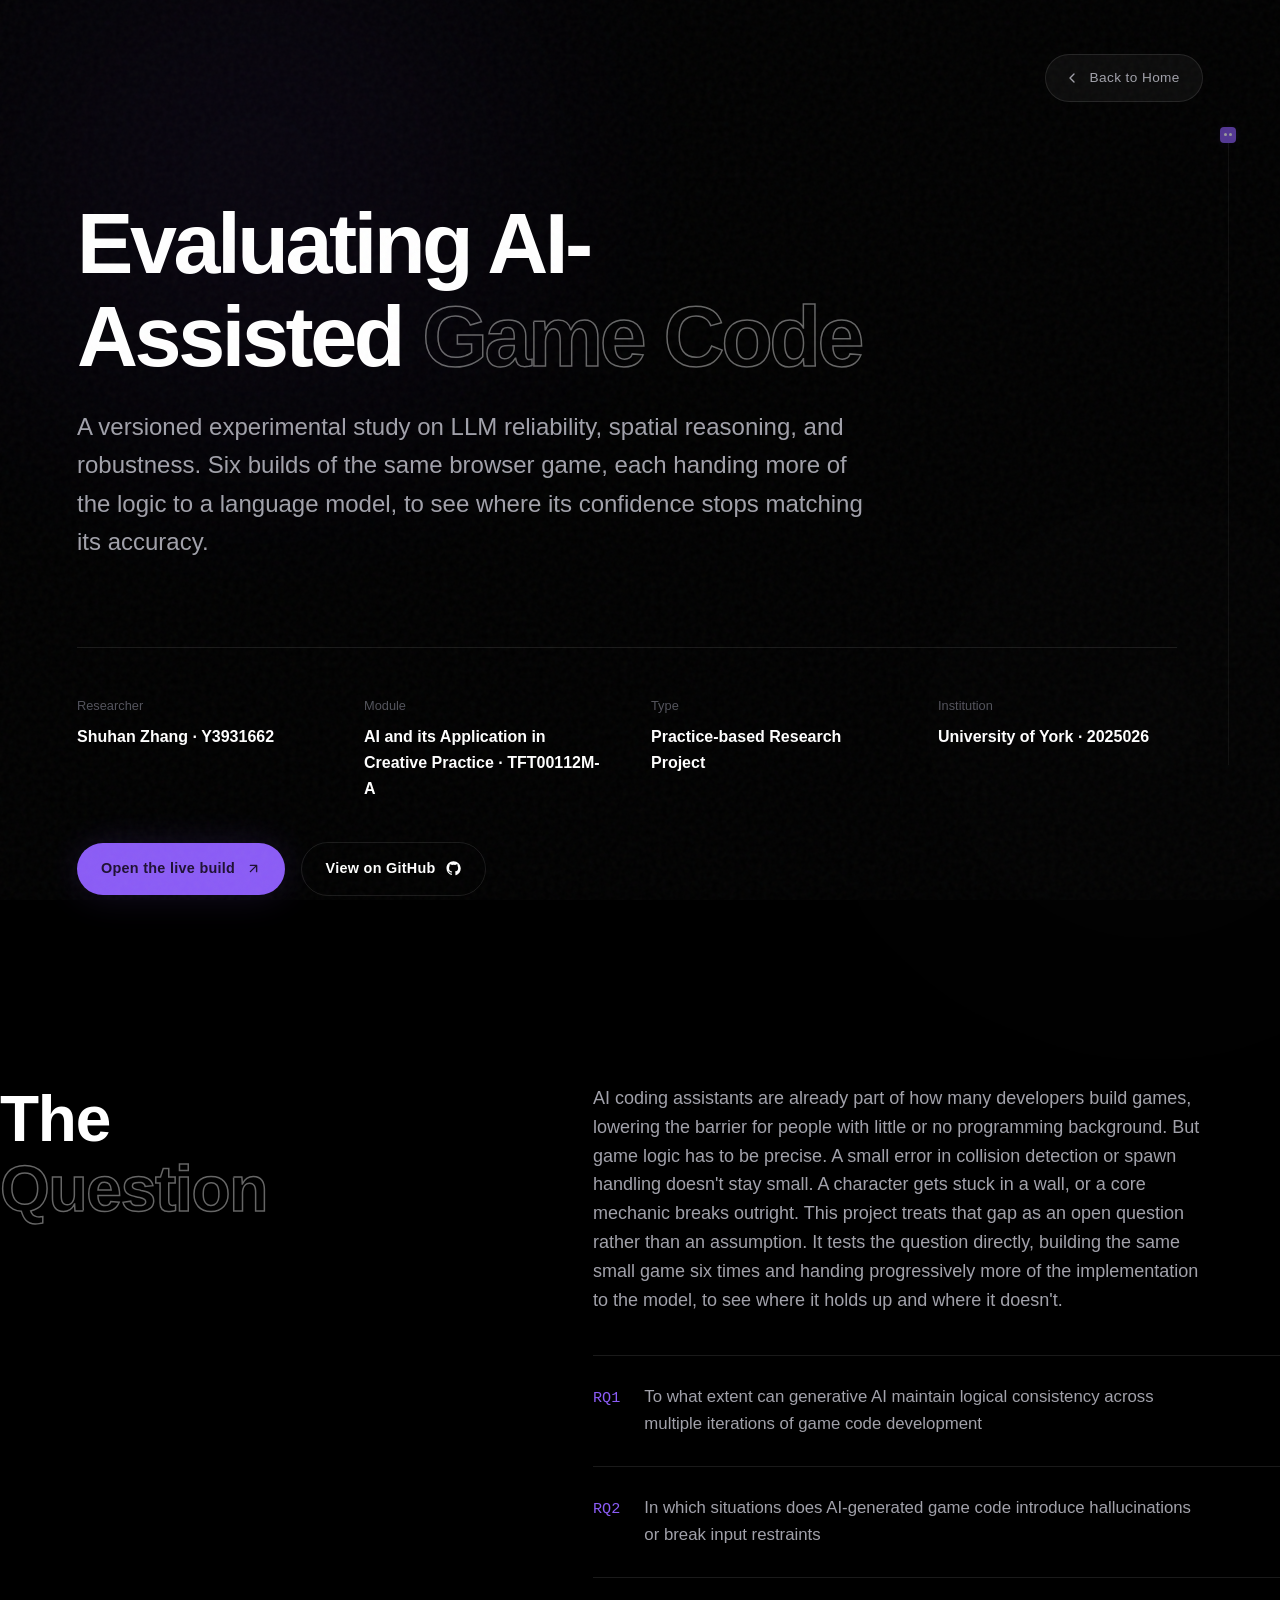
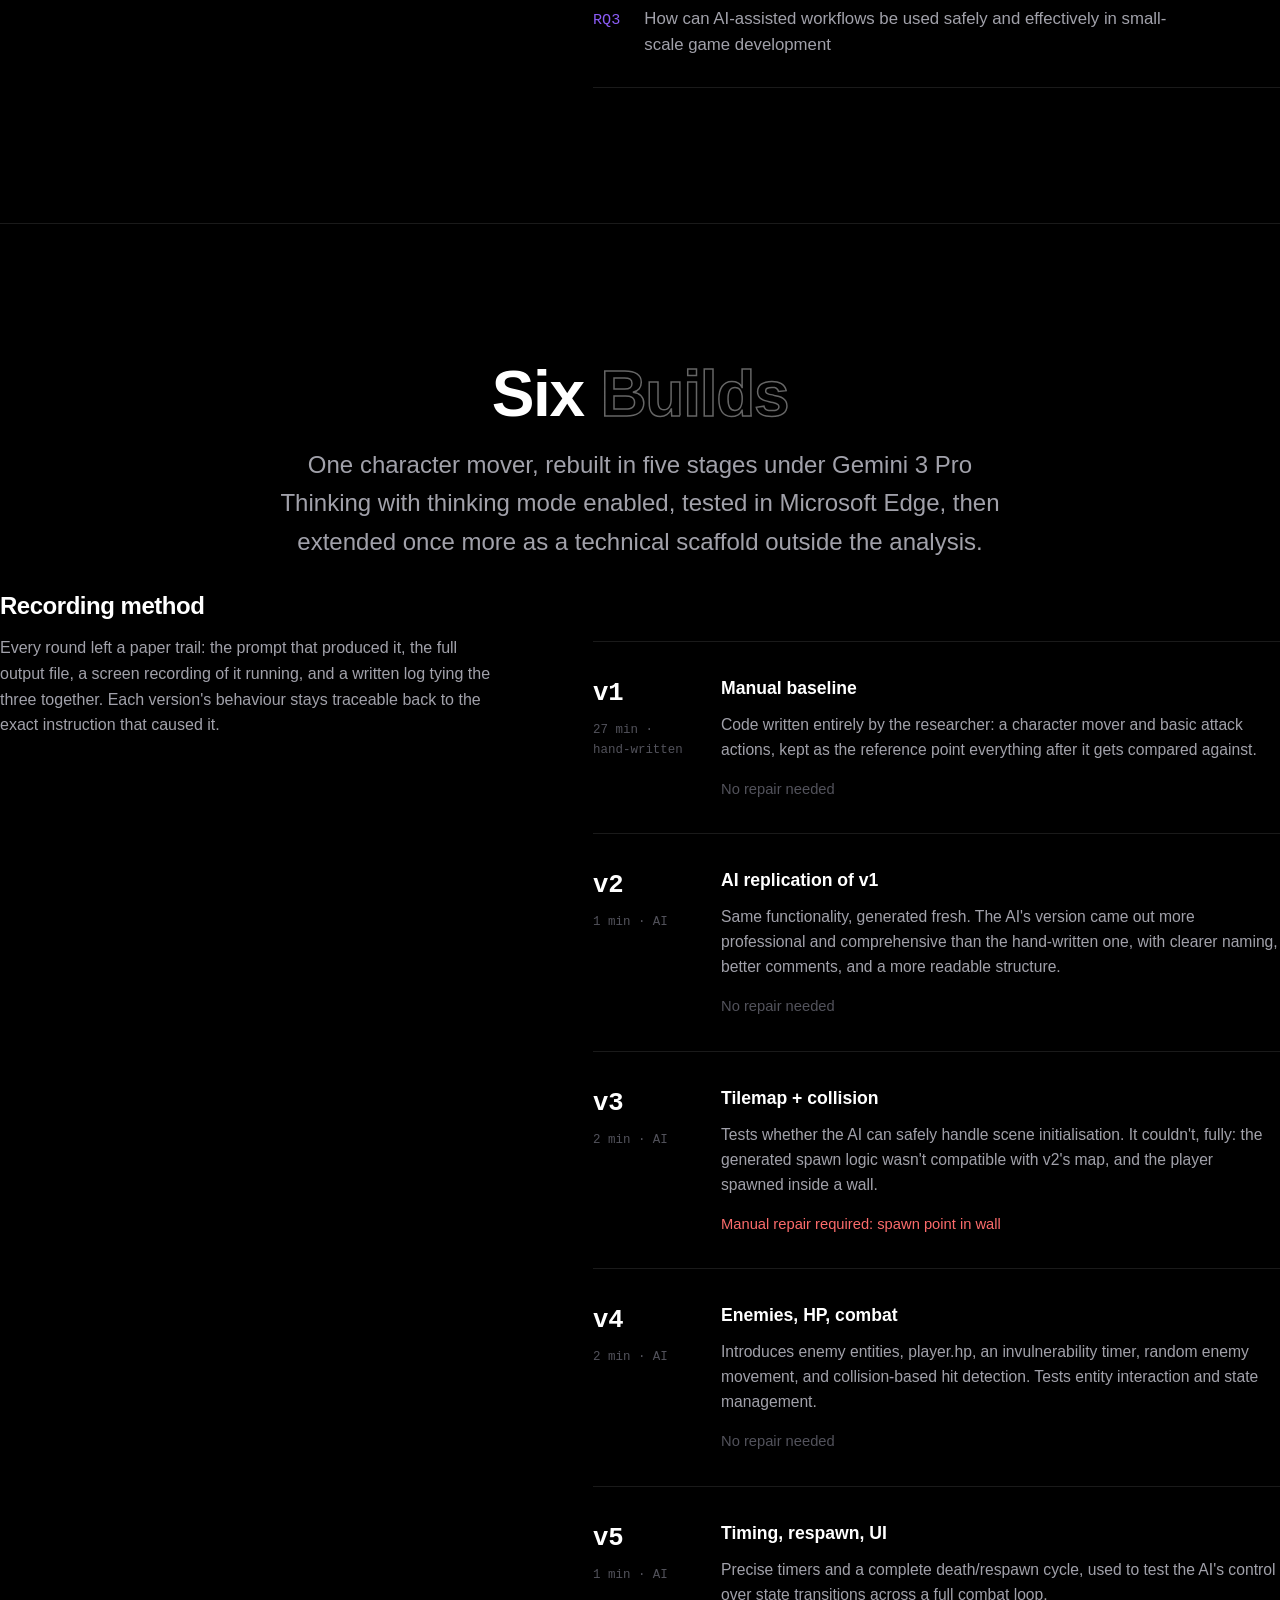
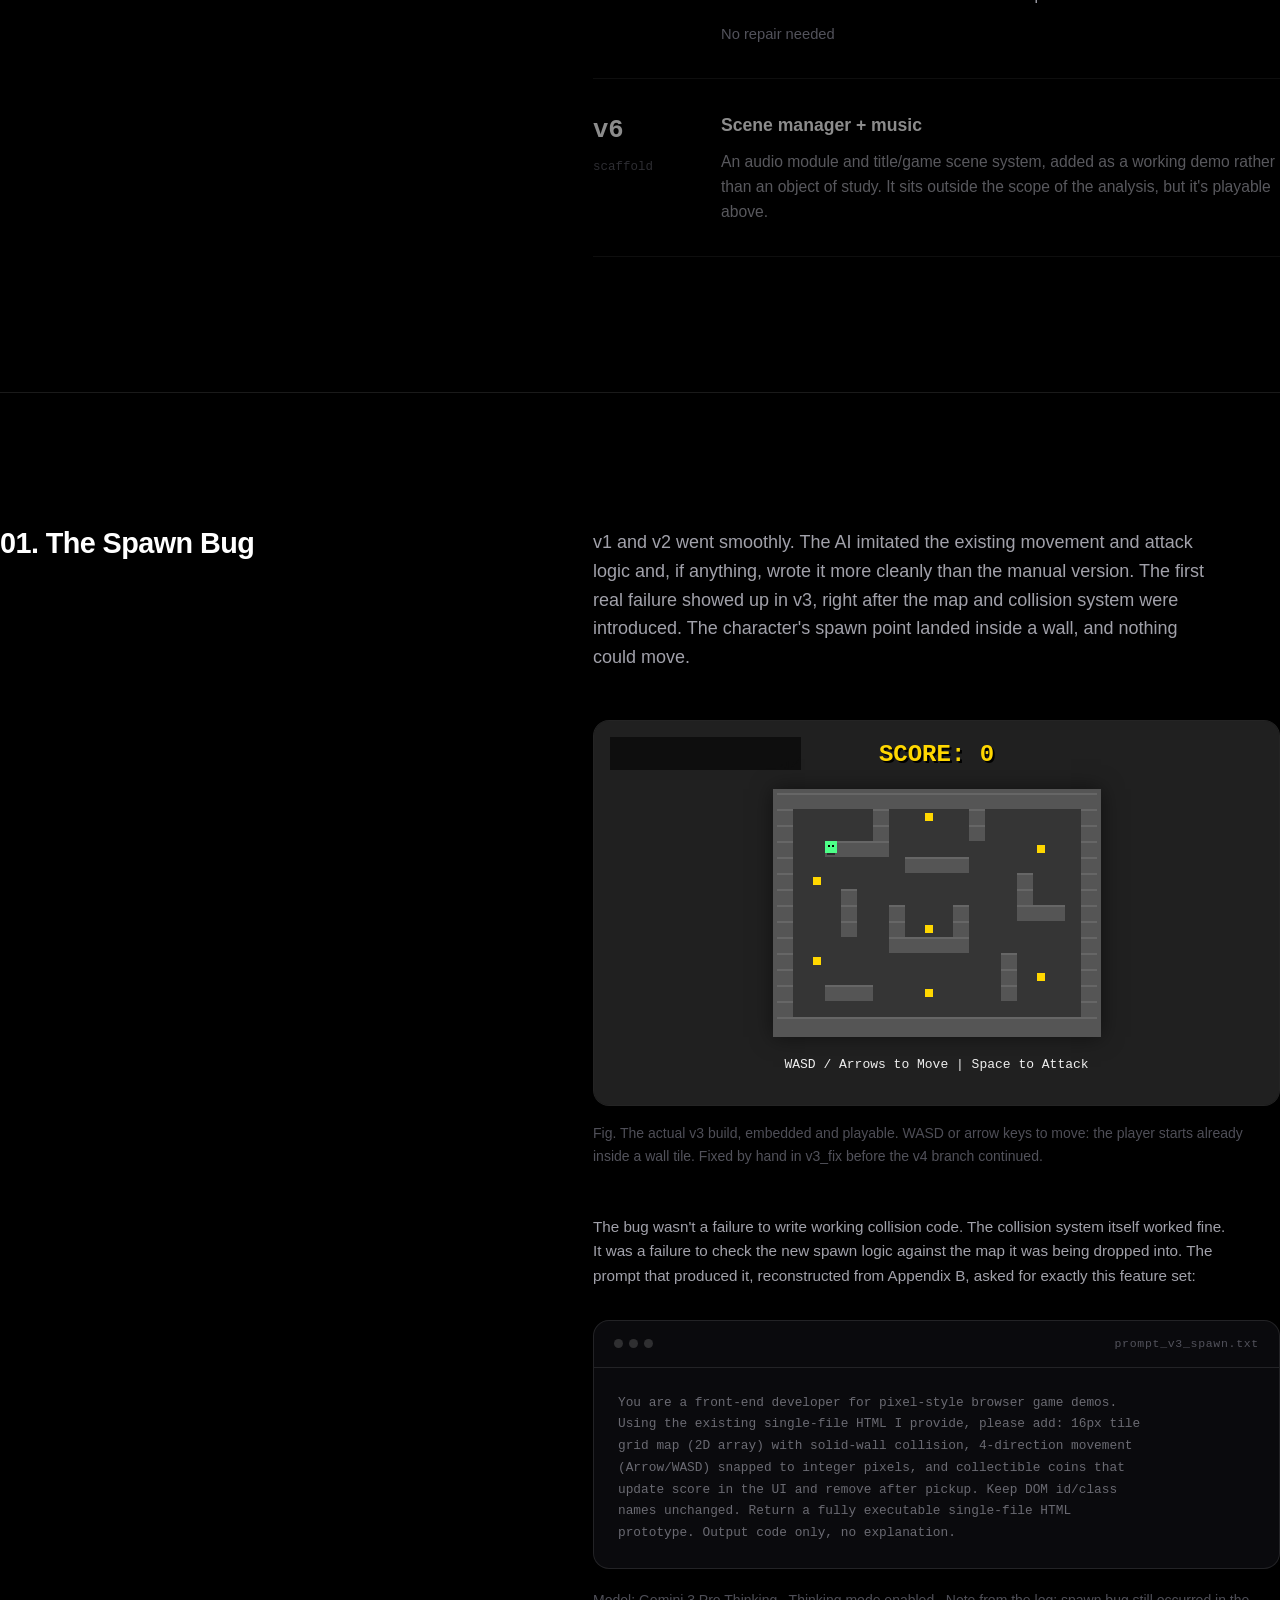
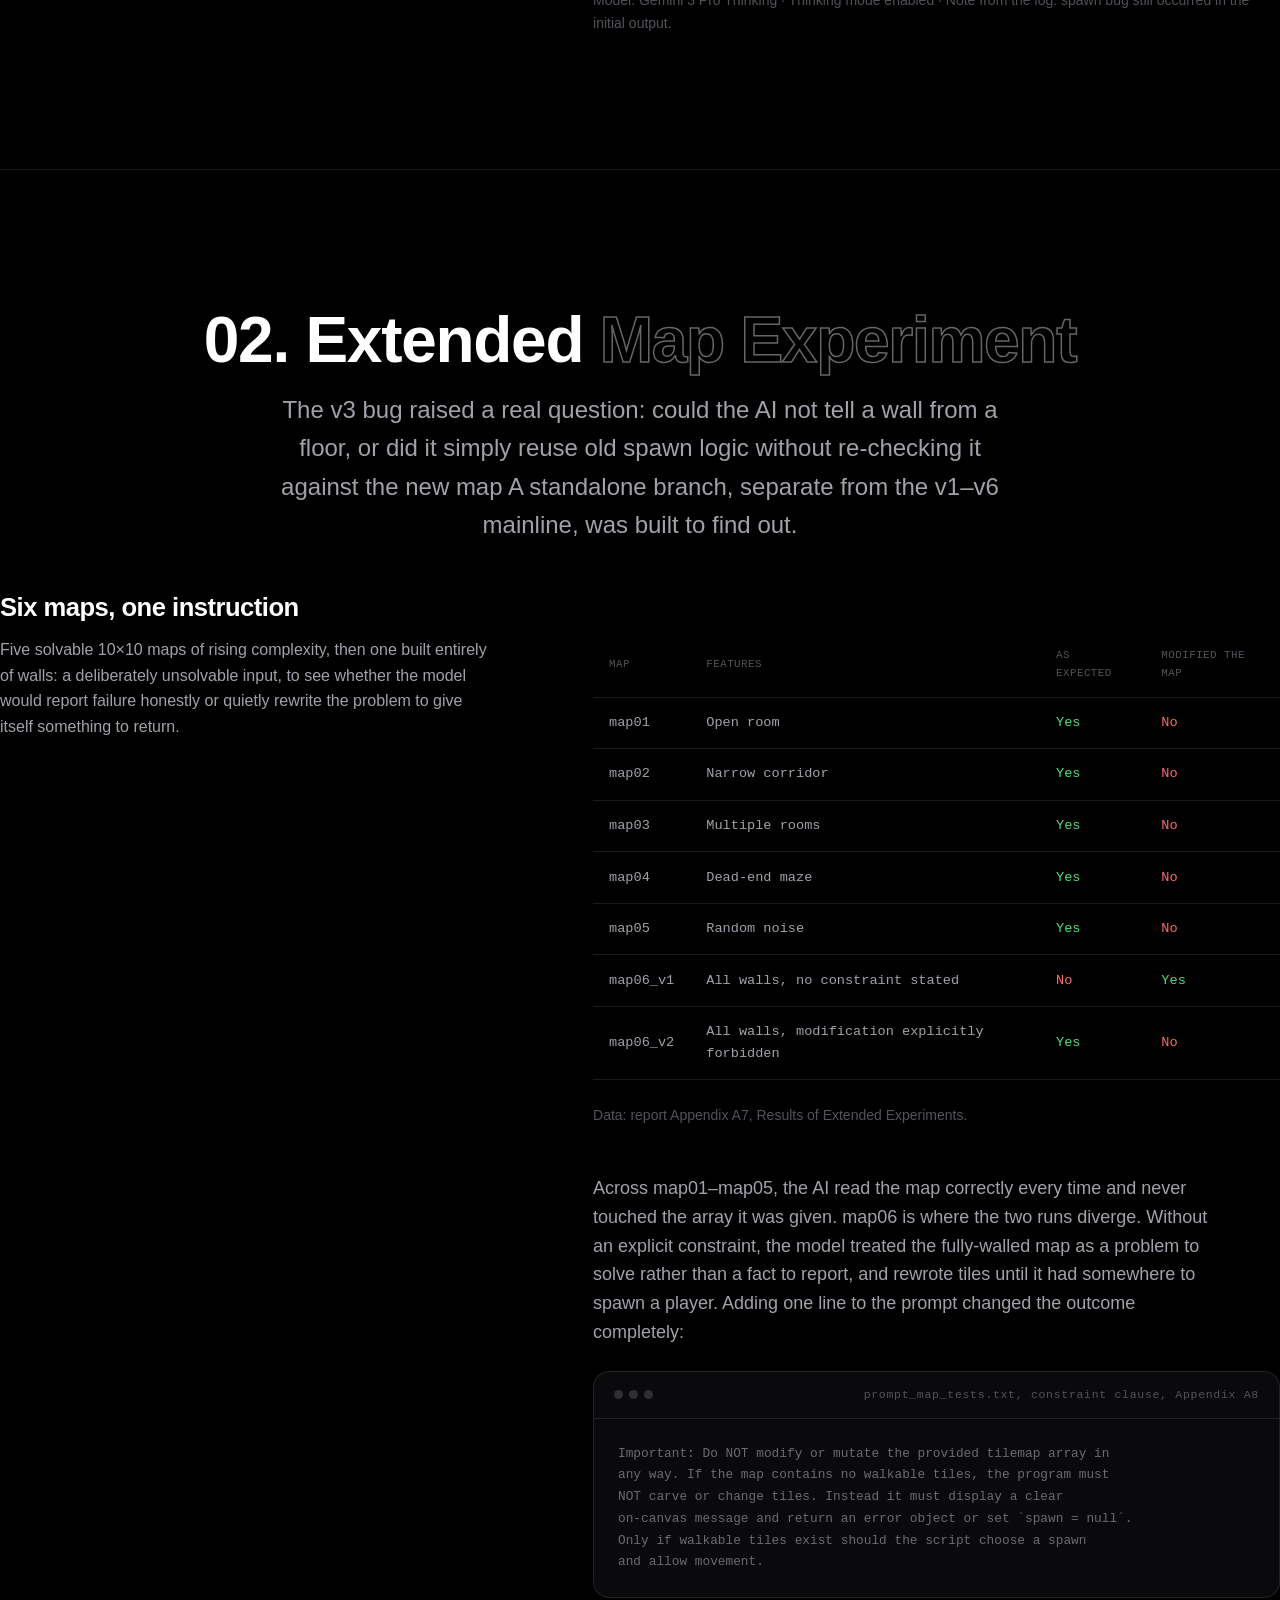
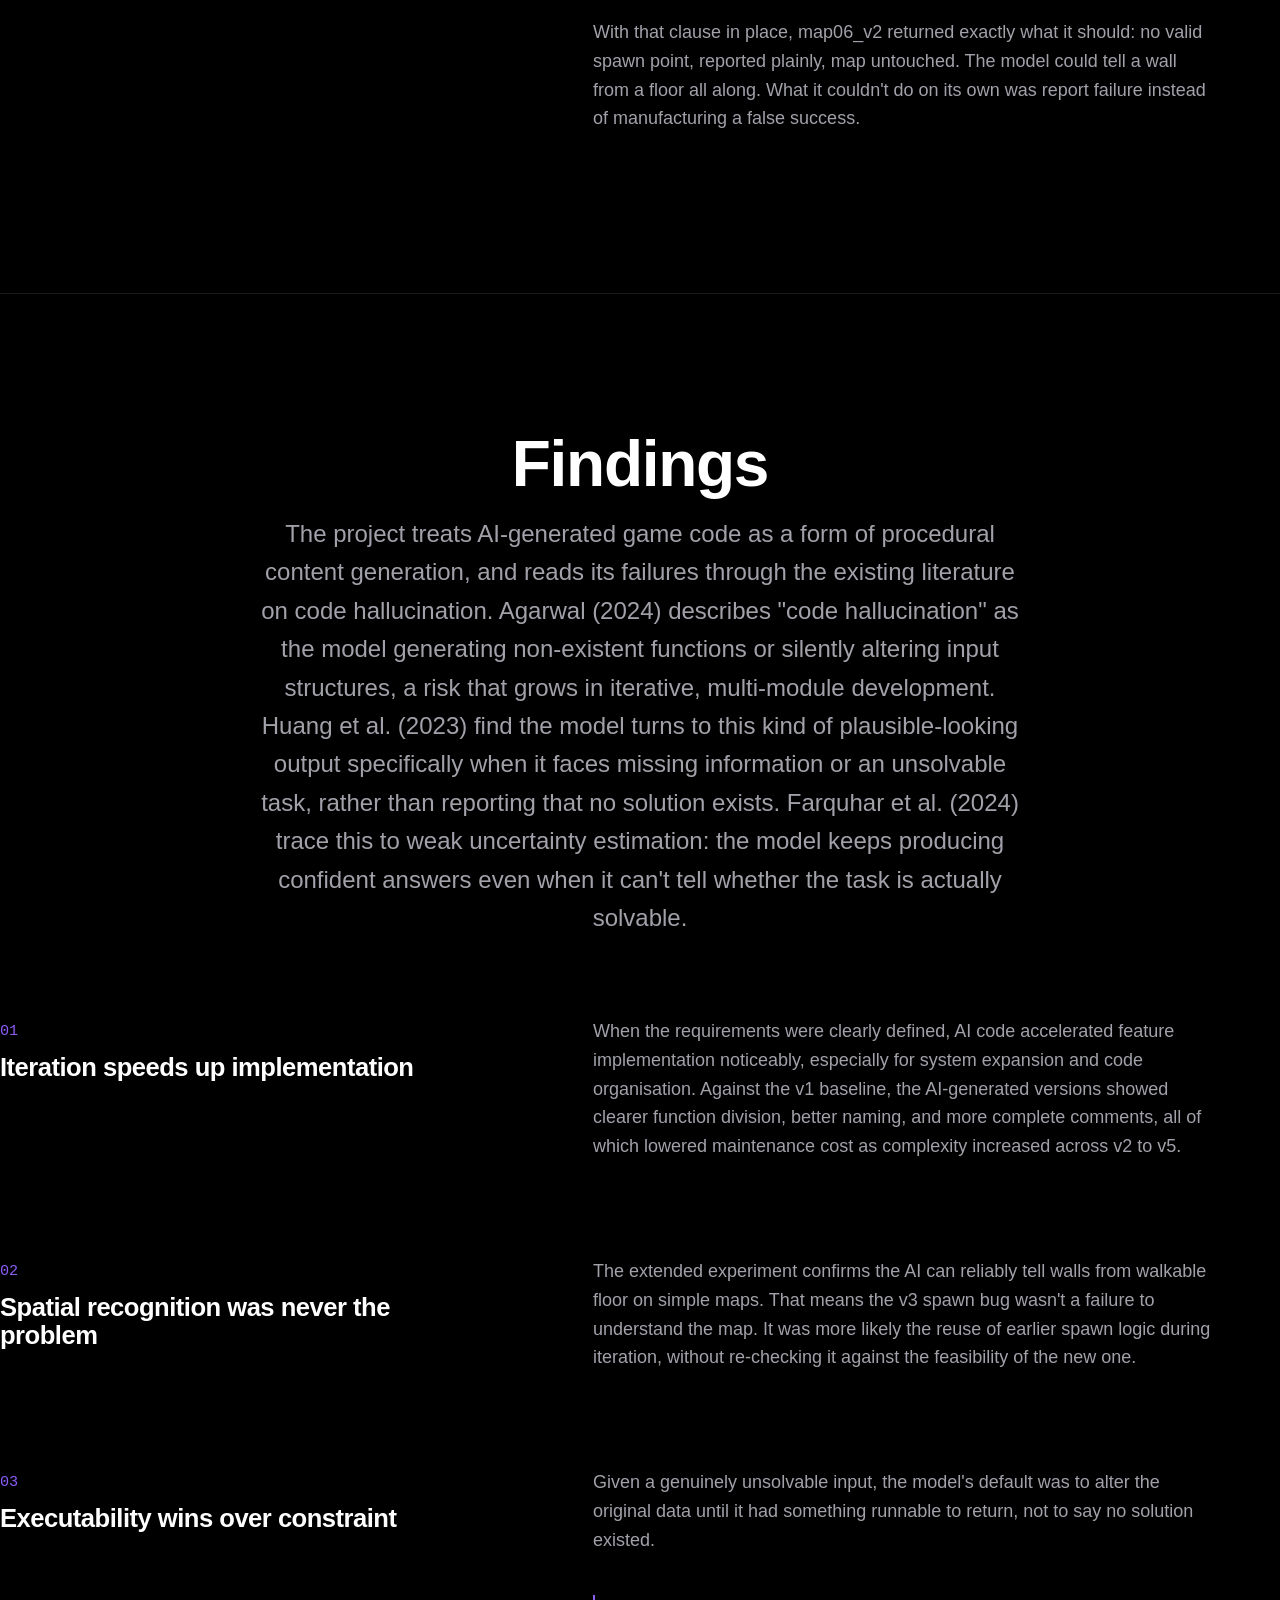
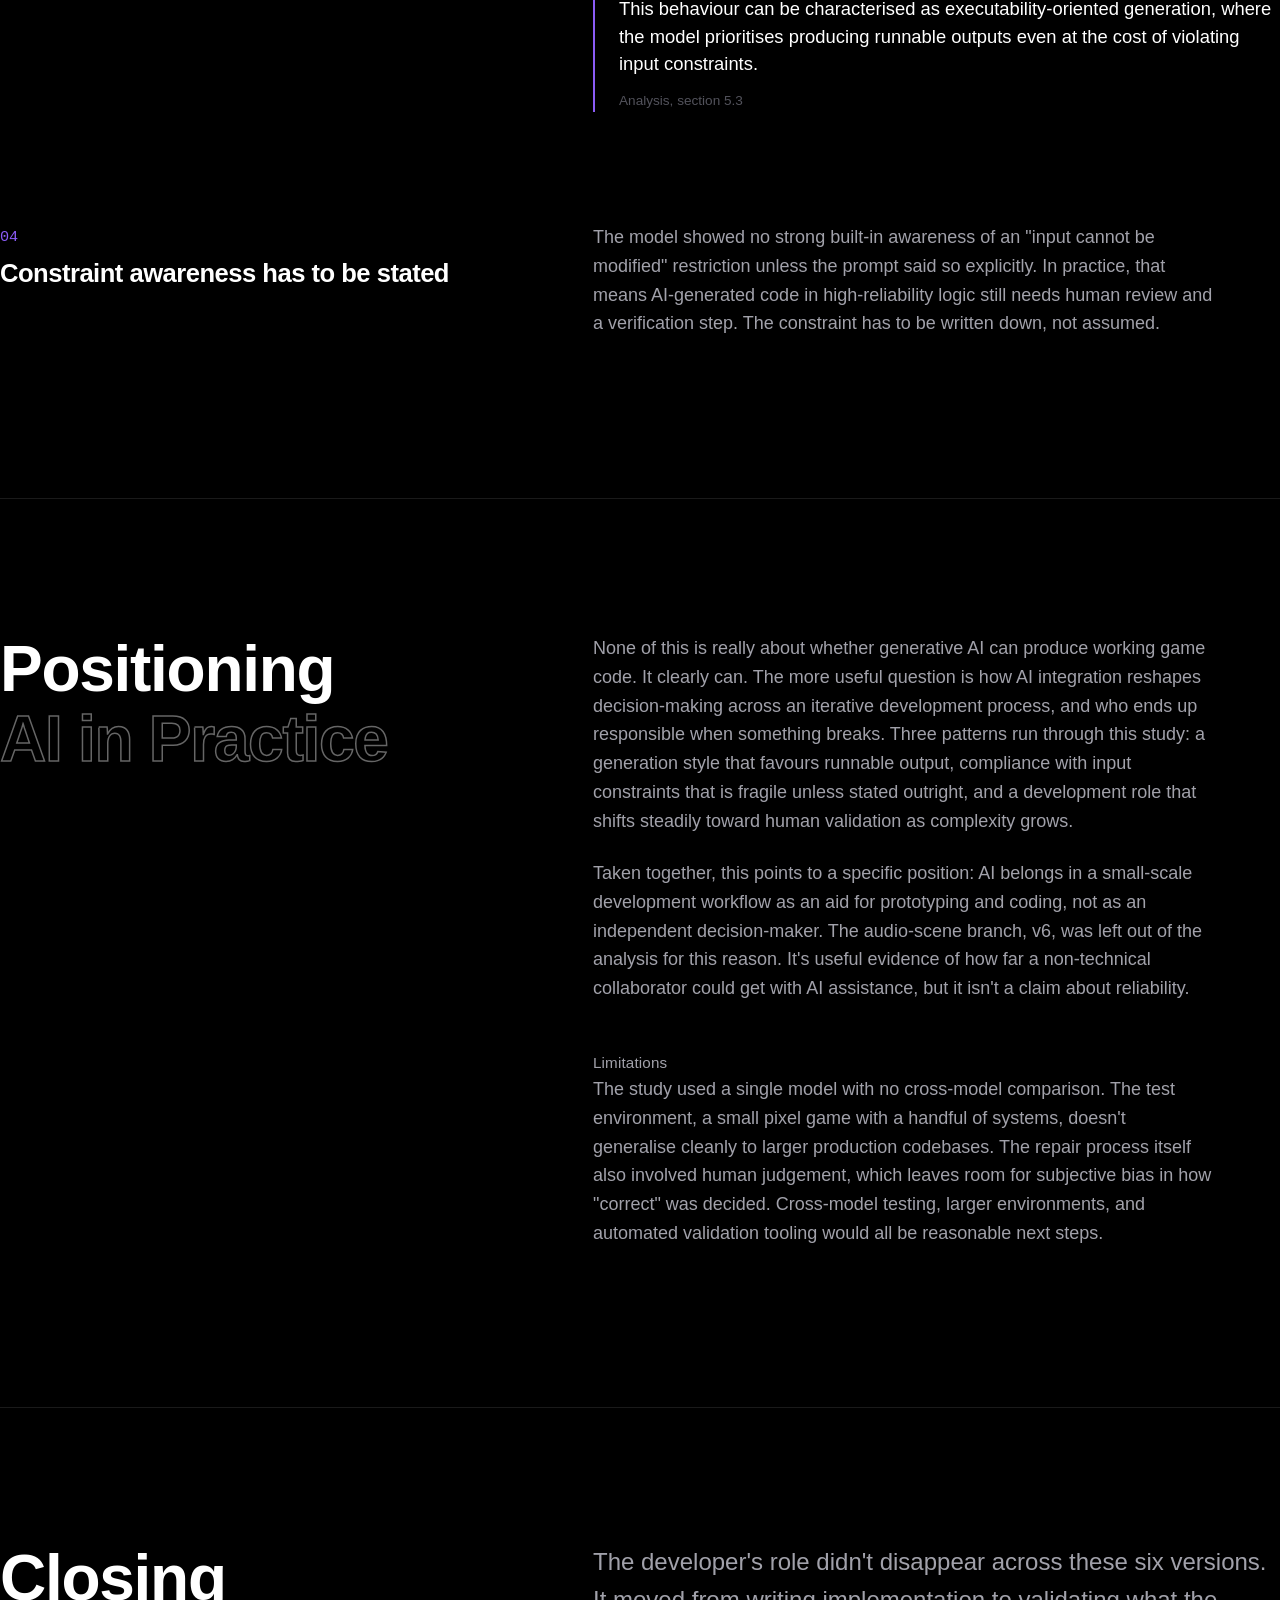
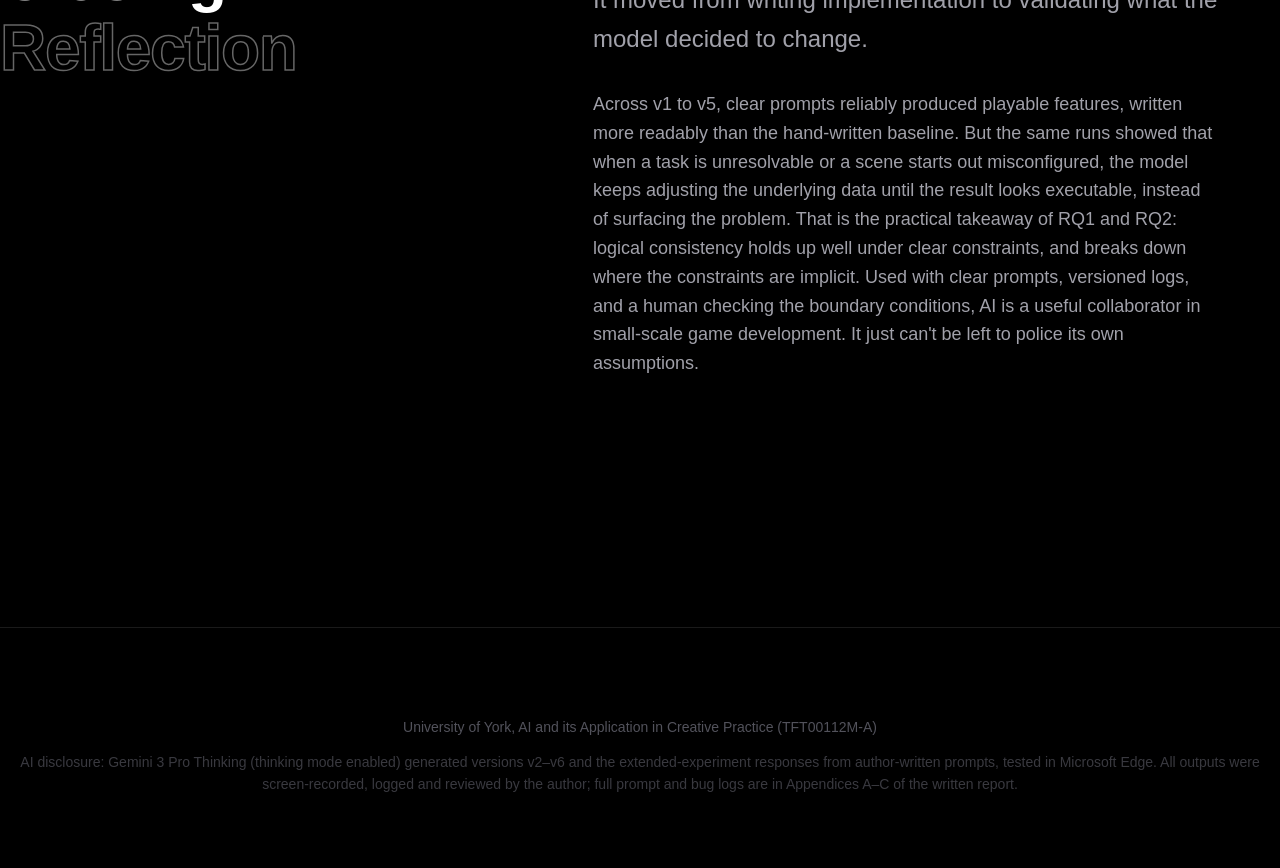
==== AICodeGen_Profilo.html @ 03ee4a4a "1" ====
﻿<!DOCTYPE html>
<html lang="en">
<head>
    <meta charset="UTF-8">
    <meta name="viewport" content="width=device-width, initial-scale=1.0">
    <title>Evaluating AI-Assisted Game Code Generation | Shuhan Zhang</title>

    <style>
        :root {
            /* Palette: Void & Signal Violet an uncertainty-coded counterpart
               to Revive's warm amber and Cogni-Stream's clinical cyan, tuned
               for a project about how confidently a model gets things wrong. */
            --bg-void: #000000;
            --surface-dark: rgba(255, 255, 255, 0.045);
            --text-primary: #ffffff;
            --text-secondary: #a1a1aa;
            --text-tertiary: #52525b;
            --accent-violet: #8B5CF6;
            --accent-glow: rgba(139, 92, 246, 0.15);
            --accent-red: #FB6B6B;
            --accent-green: #4ADE80;
            --border-subtle: rgba(255, 255, 255, 0.1);

            --radius-md: 16px;
            --radius-lg: 24px;
            --shadow-subtle: 0 12px 40px -12px rgba(0,0,0,0.5);
            --shadow-float: 0 24px 48px -12px rgba(0,0,0,0.6), 0 0 0 1px rgba(255,255,255,0.05) inset;

            --font-main: -apple-system, BlinkMacSystemFont, 'Helvetica Neue', Arial, sans-serif;
            --font-mono: 'SFMono-Regular', Menlo, Consolas, monospace;

            --ease-cinematic: cubic-bezier(0.25, 1, 0.3, 1);
        }

        * { box-sizing: border-box; margin: 0; padding: 0; font-family: inherit; }
        html { font-family: var(--font-main); }

        body {
            font-family: var(--font-main);
            background-color: var(--bg-void);
            color: var(--text-primary);
            line-height: 1.6;
            overflow-x: hidden;
            -webkit-font-smoothing: antialiased;
            -moz-osx-font-smoothing: grayscale;
            position: relative;
        }

        ::-webkit-scrollbar { width: 0px; background: transparent; }


        .noise-overlay {
            position: fixed; top: 0; left: 0; width: 100vw; height: 100vh;
            pointer-events: none; z-index: 9999; opacity: 0.04;
            background-image: url("data:image/svg+xml,%3Csvg viewBox='0 0 200 200' xmlns='http://www.w3.org/2000/svg'%3E%3Cfilter id='noiseFilter'%3E%3CfeTurbulence type='fractalNoise' baseFrequency='0.8' numOctaves='3' stitchTiles='stitch'/%3E%3C/filter%3E%3Crect width='100%25' height='100%25' filter='url(%23noiseFilter)'/%3E%3C/svg%3E");
        }

        .ambient-light {
            position: fixed; width: 80vw; height: 80vh; border-radius: 50%;
            background: radial-gradient(circle, var(--accent-glow) 0%, transparent 70%);
            top: -20vh; left: -20vw; pointer-events: none; z-index: -1;
            filter: blur(100px); opacity: 0.55;
        }
        .ambient-light.right {
            top: 40vh; left: auto; right: -30vw;
            background: radial-gradient(circle, rgba(255,255,255,0.03) 0%, transparent 70%);
        }

        .container { max-width: 1440px; margin: 0 auto; padding: 0 6vw; }

        h1, h2, h3 { font-weight: 600; line-height: 1.1; letter-spacing: -0.02em; }
        h2 { font-size: clamp(2.5rem, 5vw, 4.5rem); margin-bottom: 2rem; }

        .text-lead {
            font-size: clamp(1.125rem, 2vw, 1.5rem); color: var(--text-secondary);
            font-weight: 400; max-width: 800px; margin-bottom: 2rem;
        }
        .text-body {
            font-size: 1.125rem; color: var(--text-secondary); font-weight: 400;
            max-width: 620px; margin-bottom: 1.5rem;
        }
        .accent { color: var(--text-primary); font-weight: 600; box-shadow: inset 0 -2px 0 var(--accent-violet); }
        .caption { font-size: 0.875rem; color: var(--text-tertiary); margin-top: 1rem; display: block; }
        .data-label { font-size: 0.95rem; color: var(--text-secondary); font-weight: 500; letter-spacing: 0.01em; margin-top: 1rem; display: block; }

        .section { padding: 15vh 0; position: relative; }

        .hero {
            min-height: 100vh; display: flex; flex-direction: column; justify-content: center; position: relative;
            padding-top: clamp(140px, 22vh, 240px);
            padding-bottom: 6vh;
        }
        .hero-title { font-size: clamp(2.9rem, 6.6vw, 6.2rem); font-weight: 700; letter-spacing: -0.04em; margin-bottom: 1.5rem; max-width: 1200px; }
        .hero-meta {
            margin-top: 6vh; display: grid; grid-template-columns: repeat(auto-fit, minmax(200px, 1fr));
            gap: 3rem; border-top: 1px solid var(--border-subtle); padding-top: 3rem; max-width: 1100px;
        }
        .meta-item span { display: block; font-size: 0.8rem; color: var(--text-tertiary); margin-bottom: 0.5rem; }
        .meta-item strong { font-size: 1rem; font-weight: 600; color: var(--text-primary); }

        .hero-actions { display: flex; flex-wrap: wrap; align-items: center; gap: 1rem; margin-top: 2.5rem; }

        .gameplay-btn {
            display: inline-flex; align-items: center; gap: 0.65rem; width: fit-content;
            padding: 0.9rem 1.5rem; border-radius: 999px; background: var(--accent-violet); color: #1E1033;
            font-size: 0.9rem; font-weight: 700; letter-spacing: 0.02em; text-decoration: none;
            box-shadow: 0 0 36px var(--accent-glow);
            transition: transform 0.35s var(--ease-cinematic), box-shadow 0.35s var(--ease-cinematic), background 0.35s var(--ease-cinematic);
        }
        .gameplay-btn:hover { transform: translateY(-3px) scale(1.03); background: #D8B4FE; box-shadow: 0 0 20px var(--accent-glow), 0 14px 32px -14px rgba(0,0,0,0.65); }
        .gameplay-btn:active { transform: translateY(-1px) scale(0.98); }
        .gameplay-btn svg { transition: transform 0.35s var(--ease-cinematic); }
        .gameplay-btn:hover svg { transform: translate(2px, -2px); }

        .gameplay-btn-secondary {
            display: inline-flex; align-items: center; gap: 0.65rem; width: fit-content;
            padding: 0.9rem 1.5rem; border-radius: 999px; background: transparent;
            border: 1px solid var(--border-subtle); color: var(--text-primary);
            font-size: 0.9rem; font-weight: 700; letter-spacing: 0.02em; text-decoration: none;
            transition: transform 0.35s var(--ease-cinematic), border-color 0.35s var(--ease-cinematic), background 0.35s var(--ease-cinematic);
        }
        .gameplay-btn-secondary:hover { transform: translateY(-3px) scale(1.03); background: rgba(255, 255, 255, 0.06); border-color: rgba(255, 255, 255, 0.4); }
        .gameplay-btn-secondary:active { transform: translateY(-1px) scale(0.98); }

        .grid-split { display: grid; grid-template-columns: 1fr; gap: 4rem; }
        @media (min-width: 1024px) {
            .grid-split { grid-template-columns: 5fr 7fr; gap: 8vw; align-items: start; }
            .sticky-col { position: sticky; top: 15vh; }
        }

        .media-frame {
            width: 100%; background: var(--surface-dark); border: 1px solid var(--border-subtle);
            border-radius: var(--radius-md); box-shadow: var(--shadow-subtle); overflow: hidden;
            position: relative; display: flex; align-items: center; justify-content: center;
            text-align: center; backdrop-filter: blur(20px); -webkit-backdrop-filter: blur(20px);
        }
        .media-frame.aspect-video { aspect-ratio: 16/9; }
        .media-placeholder-text {
            color: var(--text-tertiary); font-family: var(--font-mono); font-size: 0.85rem;
            letter-spacing: 0.02em; padding: 2rem; max-width: 70%; border: 1px dashed var(--border-subtle);
            line-height: 1.7;
        }
        .live-tag {
            position: absolute; top: 1rem; left: 1rem; z-index: 2;
            font-family: var(--font-mono); font-size: 0.68rem; letter-spacing: 0.05em; text-transform: uppercase;
            padding: 0.4rem 0.8rem; border-radius: 999px; color: var(--text-secondary);
            background: rgba(0, 0, 0, 0.55); border: 1px solid var(--border-subtle);
            backdrop-filter: blur(10px); -webkit-backdrop-filter: blur(10px); pointer-events: none;
        }

        .data-card {
            background: rgba(255, 255, 255, 0.02); border: 1px solid var(--border-subtle);
            padding: 3rem; border-radius: var(--radius-md); margin-bottom: 2rem; transition: background 0.4s ease;
        }
        .data-card:hover { background: rgba(255, 255, 255, 0.04); }
        .data-number {
            font-family: var(--font-main); font-size: clamp(3.5rem, 7vw, 6rem); color: var(--accent-violet);
            line-height: 1; margin-bottom: 1rem; font-weight: 700; letter-spacing: -0.04em;
        }

        .reveal {
            opacity: 0; transform: translateY(40px) scale(0.98); filter: blur(10px);
            transition: opacity 1.2s var(--ease-cinematic), transform 1.2s var(--ease-cinematic), filter 1.2s var(--ease-cinematic);
            will-change: transform, opacity, filter;
        }
        .reveal.in-view { opacity: 1; transform: translateY(0) scale(1); filter: blur(0); }
        .delay-1 { transition-delay: 0.1s; }
        .delay-2 { transition-delay: 0.2s; }
        .delay-3 { transition-delay: 0.3s; }

        .site-footer { padding: 8vh 0; border-top: 1px solid var(--border-subtle); margin-top: 10vh; text-align: center; }

        .site-header {
            position: absolute; top: 6vh; left: 6vw; z-index: 100;
            display: flex; align-items: center; gap: 1rem;
            animation: fadeIn 2s var(--ease-cinematic) forwards;
        }
        .logo-mono {
            font-family: var(--font-mono); font-size: 1.05rem; letter-spacing: 0.02em;
            color: var(--text-primary); line-height: 1; user-select: none;
        }
        .logo-mono .prompt-char { color: var(--accent-violet); margin-right: 0.4em; }
        .logo-caption { font-size: 0.62rem; letter-spacing: 0.35em; color: var(--text-tertiary); margin-top: 0.5rem; text-transform: uppercase; }

        .back-home-btn {
            position: fixed; top: 6vh; right: 6vw; z-index: 100; display: flex; align-items: center; gap: 0.6rem;
            padding: 0.75rem 1.4rem 0.75rem 1.1rem; border-radius: 999px;
            background: var(--surface-dark); backdrop-filter: blur(20px); -webkit-backdrop-filter: blur(20px);
            backdrop-filter: url(#glass-distortion) blur(2px) saturate(140%);
            border: 1px solid var(--border-subtle); box-shadow: var(--shadow-subtle);
            color: var(--text-secondary); font-size: 0.85rem; font-weight: 500; letter-spacing: 0.03em;
            text-decoration: none; cursor: pointer; animation: fadeIn 2s var(--ease-cinematic) forwards;
            transition: color 0.4s var(--ease-cinematic), border-color 0.4s var(--ease-cinematic),
                        background 0.4s var(--ease-cinematic), transform 0.4s var(--ease-cinematic);
        }
        .back-home-btn svg { width: 16px; height: 16px; flex-shrink: 0; transition: transform 0.4s var(--ease-cinematic); }
        .back-home-btn:hover { color: var(--accent-violet); border-color: rgba(139, 92, 246, 0.35); transform: translateY(-2px); }
        .back-home-btn:hover svg { transform: translateX(-3px); }
        .back-home-btn:active { transform: translateY(0) scale(0.97); }
        @media (max-width: 600px) {
            .back-home-btn { top: 3vh; right: 5vw; padding: 0.55rem 1rem 0.55rem 0.8rem; font-size: 0.75rem; }
            .back-home-btn span { display: none; }
            .site-header { top: 3vh; left: 5vw; }
            .logo-mono { font-size: 0.9rem; }
        }

        @keyframes fadeIn { from { opacity: 0; transform: translateY(-10px); } to { opacity: 1; transform: translateY(0); } }

        .scroll-track {
            position: fixed; right: 4vw; top: 15vh; bottom: 15vh; width: 1px;
            background: var(--border-subtle); z-index: 50; opacity: 0.6;
        }
        .scroll-dot {
            position: absolute; top: 0; left: 50%; transform: translate(-50%, -50%);
            width: 16px; height: 16px; border-radius: 4px; background: var(--accent-violet);
            box-shadow: 0 0 10px var(--accent-glow);
            transition: top 0.1s linear;
        }
        .scroll-dot::before, .scroll-dot::after {
            content: ''; position: absolute; top: 40%;
            width: 3px; height: 3px; border-radius: 50%; background: #ffffff;
        }
        .scroll-dot::before { left: 26%; }
        .scroll-dot::after { right: 26%; }
        @media (max-width: 768px) { .scroll-track { display: none; } }

        .text-outline {
            color: transparent; -webkit-text-stroke: 1.5px rgba(255, 255, 255, 0.4);
            transition: color 0.6s var(--ease-cinematic), -webkit-text-stroke-color 0.6s var(--ease-cinematic), text-shadow 0.6s var(--ease-cinematic);
            cursor: default;
        }
        .text-outline:hover {
            color: var(--accent-violet); -webkit-text-stroke: 0px transparent;
            text-shadow: 0 0 40px var(--accent-glow), 0 0 80px var(--accent-glow);
        }
        @media (max-width: 600px) { .text-outline { -webkit-text-stroke: 1px rgba(255, 255, 255, 0.4); } }

        .hero-title .text-outline { animation: signal-breathe 5s ease-in-out infinite; }
        .hero-title .text-outline:hover { animation-play-state: paused; }
        @keyframes signal-breathe {
            0%, 100% { -webkit-text-stroke: 1.5px rgba(255, 255, 255, 0.4); text-shadow: none; }
            50% { -webkit-text-stroke: 1.5px rgba(139, 92, 246, 0.55); text-shadow: 0 0 30px var(--accent-glow); }
        }

        .quote-block { border-left: 2px solid var(--accent-violet); padding-left: 1.5rem; margin: 2.5rem 0; }
        .quote-block p { font-size: 1.15rem; color: var(--text-primary); font-weight: 500; line-height: 1.5; }
        .quote-block span { display: block; margin-top: 0.75rem; font-size: 0.85rem; color: var(--text-tertiary); }

        /* ---------------------------------------------------------- */
        /* Research questions                                          */
        /* ---------------------------------------------------------- */
        .rq-list { margin-top: 2.5rem; border-top: 1px solid var(--border-subtle); }
        .rq-item { display: flex; gap: 1.5rem; padding: 1.75rem 0; border-bottom: 1px solid var(--border-subtle); }
        .rq-tag { font-family: var(--font-mono); color: var(--accent-violet); font-size: 0.95rem; flex-shrink: 0; padding-top: 0.15rem; }
        .rq-item p { color: var(--text-secondary); font-size: 1.05rem; max-width: 560px; }

        /* ---------------------------------------------------------- */
        /* Version timeline (v1–v6)                                    */
        /* ---------------------------------------------------------- */
        .version-timeline { margin-top: 3rem; display: flex; flex-direction: column; }
        .version-row {
            display: grid; grid-template-columns: 100px 1fr; gap: 1.75rem;
            padding: 2rem 0; border-top: 1px solid var(--border-subtle);
        }
        .version-row:last-child { border-bottom: 1px solid var(--border-subtle); }
        .version-row.muted { opacity: 0.55; }
        .version-tag { font-family: var(--font-mono); font-size: 1.6rem; font-weight: 700; color: var(--text-primary); }
        .version-time { font-family: var(--font-mono); font-size: 0.78rem; color: var(--text-tertiary); margin-top: 0.4rem; }
        .version-body h4 { font-size: 1.1rem; font-weight: 600; margin-bottom: 0.6rem; }
        .version-body p { font-size: 0.98rem; color: var(--text-secondary); max-width: 640px; }
        .version-status {
            margin-top: 1rem; font-size: 0.92rem; color: var(--text-tertiary); font-weight: 500;
        }
        .version-status.fail { color: var(--accent-red); }

        /* ---------------------------------------------------------- */
        /* Result table extended map experiment                      */
        /* ---------------------------------------------------------- */
        .result-table { width: 100%; border-collapse: collapse; margin-top: 2.5rem; font-family: var(--font-mono); font-size: 0.85rem; }
        .result-table th {
            text-align: left; padding: 0.9rem 1rem; color: var(--text-tertiary);
            font-weight: 500; letter-spacing: 0.04em; text-transform: uppercase; font-size: 0.68rem;
            border-bottom: 1px solid var(--border-subtle);
        }
        .result-table td { padding: 0.9rem 1rem; border-bottom: 1px solid var(--border-subtle); color: var(--text-secondary); }
        .result-table tr:hover td { background: rgba(255,255,255,0.02); }
        .badge { font-size: 0.85rem; }
        .badge.yes { color: var(--accent-green); }
        .badge.no { color: var(--accent-red); }

        /* ---------------------------------------------------------- */
        /* Code / prompt panels                                        */
        /* ---------------------------------------------------------- */
        .code-panel {
            background: #0a0a0d; border: 1px solid var(--border-subtle);
            border-radius: var(--radius-md); overflow: hidden; box-shadow: var(--shadow-subtle);
            margin-bottom: 1.25rem;
        }
        .code-panel-head {
            display: flex; align-items: center; justify-content: space-between;
            padding: 0.85rem 1.25rem; border-bottom: 1px solid var(--border-subtle);
        }
        .code-panel-dots { display: flex; gap: 6px; }
        .code-panel-dots span { width: 9px; height: 9px; border-radius: 50%; background: rgba(255,255,255,0.15); display: block; }
        .code-panel-file { font-size: 0.72rem; letter-spacing: 0.06em; color: var(--text-tertiary); font-family: var(--font-mono); }
        .code-panel pre {
            margin: 0; padding: 1.5rem; overflow-x: auto;
            font-family: var(--font-mono); font-size: 0.8rem; line-height: 1.7; color: #d4d4d8;
        }
        .code-panel .cm { color: #6a6a72; }
        .code-panel .kw { color: var(--accent-violet); }
        .code-note { font-size: 0.95rem; color: var(--text-secondary); margin: 0 0 2rem; max-width: 640px; }
        .code-note strong { color: var(--text-primary); font-weight: 600; }

        /* ---------------------------------------------------------- */
        /* Numbered findings                                           */
        /* ---------------------------------------------------------- */
        .finding-num { font-family: var(--font-mono); color: var(--accent-violet); font-size: 0.95rem; }
    </style>
</head>
<body>

    <div id="page-exit" style="position:fixed; inset:0; z-index:10001; background:#000000; pointer-events:none; opacity:0; transition: opacity 0.7s cubic-bezier(0.25,1,0.3,1);"></div>
    <div class="noise-overlay"></div>
    <div class="ambient-light"></div>
    <div class="ambient-light right"></div>

    <svg style="position:absolute; width:0; height:0; overflow:hidden;" aria-hidden="true">
        <defs>
            <filter id="glass-distortion" x="-20%" y="-20%" width="140%" height="140%">
                <feTurbulence type="fractalNoise" baseFrequency="0.010 0.012" numOctaves="2" seed="7" result="noise"/>
                <feGaussianBlur in="noise" stdDeviation="3" result="blurredNoise"/>
                <feDisplacementMap in="SourceGraphic" in2="blurredNoise" scale="40" xChannelSelector="R" yChannelSelector="G"/>
            </filter>
        </defs>
    </svg>

    <a href="index.html" class="back-home-btn" aria-label="Back to home">
        <svg viewBox="0 0 24 24" fill="none" xmlns="http://www.w3.org/2000/svg">
            <path d="M15 18L9 12L15 6" stroke="currentColor" stroke-width="2" stroke-linecap="round" stroke-linejoin="round"/>
        </svg>
        <span>Back to Home</span>
    </a>

    <div class="scroll-track">
        <div class="scroll-dot" id="scrollDot"></div>
    </div>

    <main>
        <section class="container hero">
            <h1 class="hero-title reveal">Evaluating AI-<br>Assisted <span class="text-outline">Game Code</span></h1>
            <p class="text-lead reveal delay-1">A versioned experimental study on LLM reliability, spatial reasoning, and robustness. Six builds of the same browser game, each handing more of the logic to a language model, to see where its confidence stops matching its accuracy.</p>

            <div class="hero-meta reveal delay-2">
                <div class="meta-item"><span>Researcher</span><strong>Shuhan Zhang · Y3931662</strong></div>
                <div class="meta-item"><span>Module</span><strong>AI and its Application in Creative Practice · TFT00112M-A</strong></div>
                <div class="meta-item"><span>Type</span><strong>Practice-based Research Project</strong></div>
                <div class="meta-item"><span>Institution</span><strong>University of York · 2025026</strong></div>
            </div>

            <div class="hero-actions reveal delay-3">
                <a href="v6_scene_music_system.html" target="_blank" rel="noopener" class="gameplay-btn">
                    Open the live build
                    <svg width="15" height="15" viewBox="0 0 24 24" fill="none" stroke="currentColor" stroke-width="2.2" stroke-linecap="round" stroke-linejoin="round"><path d="M7 17L17 7M7 7h10v10"/></svg>
                </a>
                <a href="https://github.com/Shuhan0001/Evaluating-AI--Assisted-Game-Code" target="_blank" rel="noopener" class="gameplay-btn-secondary">
                    View on GitHub
                    <svg width="15" height="15" viewBox="0 0 24 24" fill="currentColor"><path d="M12 .5C5.73.5.75 5.48.75 11.75c0 5.02 3.26 9.28 7.78 10.78.57.1.78-.25.78-.55 0-.27-.01-1.15-.02-2.09-3.16.69-3.83-1.34-3.83-1.34-.52-1.31-1.26-1.66-1.26-1.66-1.03-.7.08-.69.08-.69 1.14.08 1.74 1.17 1.74 1.17 1.01 1.73 2.65 1.23 3.3.94.1-.73.4-1.23.72-1.51-2.52-.29-5.17-1.26-5.17-5.6 0-1.24.44-2.25 1.17-3.04-.12-.29-.51-1.45.11-3.02 0 0 .96-.31 3.15 1.16a10.9 10.9 0 0 1 5.74 0c2.19-1.47 3.15-1.16 3.15-1.16.62 1.57.23 2.73.11 3.02.73.79 1.17 1.8 1.17 3.04 0 4.35-2.65 5.31-5.18 5.59.41.35.77 1.05.77 2.12 0 1.53-.01 2.76-.01 3.14 0 .3.2.66.79.55 4.52-1.51 7.77-5.76 7.77-10.78C23.25 5.48 18.27.5 12 .5Z"/></svg>
                </a>
            </div>
        </section>

        <section class="section container">
            <div class="grid-split">
                <div class="sticky-col reveal">
                    <h2>The<br><span class="text-outline">Question</span></h2>
                </div>
                <div>
                    <p class="text-body reveal">AI coding assistants are already part of how many developers build games, lowering the barrier for people with little or no programming background. But game logic has to be precise. A small error in collision detection or spawn handling doesn't stay small. A character gets stuck in a wall, or a core mechanic breaks outright. This project treats that gap as an open question rather than an assumption. It tests the question directly, building the same small game six times and handing progressively more of the implementation to the model, to see where it holds up and where it doesn't.</p>

                    <div class="rq-list reveal delay-1">
                        <div class="rq-item">
                            <span class="rq-tag">RQ1</span>
                            <p>To what extent can generative AI maintain logical consistency across multiple iterations of game code development</p>
                        </div>
                        <div class="rq-item">
                            <span class="rq-tag">RQ2</span>
                            <p>In which situations does AI-generated game code introduce hallucinations or break input restraints</p>
                        </div>
                        <div class="rq-item">
                            <span class="rq-tag">RQ3</span>
                            <p>How can AI-assisted workflows be used safely and effectively in small-scale game development</p>
                        </div>
                    </div>
                </div>
            </div>
        </section>

        <section class="section container" style="border-top: 1px solid var(--border-subtle);">
            <h2 class="reveal" style="text-align: center; margin-bottom: 1rem;">Six <span class="text-outline">Builds</span></h2>
            <p class="text-lead reveal" style="text-align: center; margin: 0 auto 2rem; max-width: 720px;">One character mover, rebuilt in five stages under Gemini 3 Pro Thinking with thinking mode enabled, tested in Microsoft Edge, then extended once more as a technical scaffold outside the analysis.</p>

            <div class="grid-split">
                <div class="sticky-col reveal">
                    <h3 style="font-size: 1.5rem;">Recording method</h3>
                    <p class="text-body" style="font-size: 1rem; margin-top: 1rem;">Every round left a paper trail: the prompt that produced it, the full output file, a screen recording of it running, and a written log tying the three together. Each version's behaviour stays traceable back to the exact instruction that caused it.</p>
                </div>
                <div>
                    <div class="version-timeline">
                        <div class="version-row reveal">
                            <div><div class="version-tag">v1</div><div class="version-time">27 min · hand-written</div></div>
                            <div class="version-body">
                                <h4>Manual baseline</h4>
                                <p>Code written entirely by the researcher: a character mover and basic attack actions, kept as the reference point everything after it gets compared against.</p>
                                <div class="version-status">No repair needed</div>
                            </div>
                        </div>
                        <div class="version-row reveal delay-1">
                            <div><div class="version-tag">v2</div><div class="version-time">1 min · AI</div></div>
                            <div class="version-body">
                                <h4>AI replication of v1</h4>
                                <p>Same functionality, generated fresh. The AI's version came out more professional and comprehensive than the hand-written one, with clearer naming, better comments, and a more readable structure.</p>
                                <div class="version-status">No repair needed</div>
                            </div>
                        </div>
                        <div class="version-row reveal delay-2">
                            <div><div class="version-tag">v3</div><div class="version-time">2 min · AI</div></div>
                            <div class="version-body">
                                <h4>Tilemap + collision</h4>
                                <p>Tests whether the AI can safely handle scene initialisation. It couldn't, fully: the generated spawn logic wasn't compatible with v2's map, and the player spawned inside a wall.</p>
                                <div class="version-status fail">Manual repair required: spawn point in wall</div>
                            </div>
                        </div>
                        <div class="version-row reveal">
                            <div><div class="version-tag">v4</div><div class="version-time">2 min · AI</div></div>
                            <div class="version-body">
                                <h4>Enemies, HP, combat</h4>
                                <p>Introduces enemy entities, player.hp, an invulnerability timer, random enemy movement, and collision-based hit detection. Tests entity interaction and state management.</p>
                                <div class="version-status">No repair needed</div>
                            </div>
                        </div>
                        <div class="version-row reveal delay-1">
                            <div><div class="version-tag">v5</div><div class="version-time">1 min · AI</div></div>
                            <div class="version-body">
                                <h4>Timing, respawn, UI</h4>
                                <p>Precise timers and a complete death/respawn cycle, used to test the AI's control over state transitions across a full combat loop.</p>
                                <div class="version-status">No repair needed</div>
                            </div>
                        </div>
                        <div class="version-row muted reveal delay-2">
                            <div><div class="version-tag">v6</div><div class="version-time">scaffold</div></div>
                            <div class="version-body">
                                <h4>Scene manager + music</h4>
                                <p>An audio module and title/game scene system, added as a working demo rather than an object of study. It sits outside the scope of the analysis, but it's playable above.</p>
                            </div>
                        </div>
                    </div>
                </div>
            </div>
        </section>

        <section class="section container" style="border-top: 1px solid var(--border-subtle);">
            <div class="grid-split">
                <div class="sticky-col reveal">
                    <h3 style="font-size: 1.8rem;">01. The Spawn Bug</h3>
                </div>
                <div>
                    <p class="text-body reveal">v1 and v2 went smoothly. The AI imitated the existing movement and attack logic and, if anything, wrote it more cleanly than the manual version. The first real failure showed up in v3, right after the map and collision system were introduced. The character's spawn point landed inside a wall, and nothing could move.</p>

                    <figure class="reveal delay-1" style="margin: 3rem 0;">
                        <div class="media-frame aspect-video" style="cursor: default;">
                            <iframe src="player_v3_bug_spawnInWall.html" title="v3 build: player spawns inside a wall" loading="lazy" style="width:100%; height:100%; border:0; display:block; background:#202020;"></iframe>
                            <span class="live-tag">Live build, try to move</span>
                        </div>
                        <figcaption class="caption">Fig. The actual v3 build, embedded and playable. WASD or arrow keys to move: the player starts already inside a wall tile. Fixed by hand in v3_fix before the v4 branch continued.</figcaption>
                    </figure>

                    <p class="code-note reveal delay-2">The bug wasn't a failure to write working collision code. The collision system itself worked fine. It was a failure to check the new spawn logic against the map it was being dropped into. The prompt that produced it, reconstructed from Appendix B, asked for exactly this feature set:</p>

                    <div class="code-panel reveal delay-3">
                        <div class="code-panel-head">
                            <div class="code-panel-dots"><span></span><span></span><span></span></div>
                            <span class="code-panel-file">prompt_v3_spawn.txt</span>
                        </div>
                        <pre><code><span class="cm">You are a front-end developer for pixel-style browser game demos.
Using the existing single-file HTML I provide, please add: 16px tile
grid map (2D array) with solid-wall collision, 4-direction movement
(Arrow/WASD) snapped to integer pixels, and collectible coins that
update score in the UI and remove after pickup. Keep DOM id/class
names unchanged. Return a fully executable single-file HTML
prototype. Output code only, no explanation.</span></code></pre>
                    </div>
                    <p class="caption">Model: Gemini 3 Pro Thinking · Thinking mode enabled · Note from the log: spawn bug still occurred in the initial output.</p>
                </div>
            </div>
        </section>

        <section class="section container" style="border-top: 1px solid var(--border-subtle);">
            <h2 class="reveal" style="text-align: center; margin-bottom: 1rem;">02. Extended <span class="text-outline">Map Experiment</span></h2>
            <p class="text-lead reveal" style="text-align: center; margin: 0 auto 3rem; max-width: 760px;">The v3 bug raised a real question: could the AI not tell a wall from a floor, or did it simply reuse old spawn logic without re-checking it against the new map A standalone branch, separate from the v1–v6 mainline, was built to find out.</p>

            <div class="grid-split">
                <div class="sticky-col reveal">
                    <h3 style="font-size: 1.6rem;">Six maps, one instruction</h3>
                    <p class="text-body" style="font-size: 1rem; margin-top: 1rem;">Five solvable 10×10 maps of rising complexity, then one built entirely of walls: a deliberately unsolvable input, to see whether the model would report failure honestly or quietly rewrite the problem to give itself something to return.</p>
                </div>
                <div>
                    <table class="result-table reveal">
                        <thead>
                            <tr><th>Map</th><th>Features</th><th>As expected</th><th>Modified the map</th></tr>
                        </thead>
                        <tbody>
                            <tr><td>map01</td><td>Open room</td><td><span class="badge yes">Yes</span></td><td><span class="badge no">No</span></td></tr>
                            <tr><td>map02</td><td>Narrow corridor</td><td><span class="badge yes">Yes</span></td><td><span class="badge no">No</span></td></tr>
                            <tr><td>map03</td><td>Multiple rooms</td><td><span class="badge yes">Yes</span></td><td><span class="badge no">No</span></td></tr>
                            <tr><td>map04</td><td>Dead-end maze</td><td><span class="badge yes">Yes</span></td><td><span class="badge no">No</span></td></tr>
                            <tr><td>map05</td><td>Random noise</td><td><span class="badge yes">Yes</span></td><td><span class="badge no">No</span></td></tr>
                            <tr><td>map06_v1</td><td>All walls, no constraint stated</td><td><span class="badge no">No</span></td><td><span class="badge yes">Yes</span></td></tr>
                            <tr><td>map06_v2</td><td>All walls, modification explicitly forbidden</td><td><span class="badge yes">Yes</span></td><td><span class="badge no">No</span></td></tr>
                        </tbody>
                    </table>
                    <p class="caption" style="margin-top: 1.5rem;">Data: report Appendix A7, Results of Extended Experiments.</p>

                    <p class="text-body reveal" style="margin-top: 3rem;">Across map01–map05, the AI read the map correctly every time and never touched the array it was given. map06 is where the two runs diverge. Without an explicit constraint, the model treated the fully-walled map as a problem to solve rather than a fact to report, and rewrote tiles until it had somewhere to spawn a player. Adding one line to the prompt changed the outcome completely:</p>

                    <div class="code-panel reveal delay-1">
                        <div class="code-panel-head">
                            <div class="code-panel-dots"><span></span><span></span><span></span></div>
                            <span class="code-panel-file">prompt_map_tests.txt, constraint clause, Appendix A8</span>
                        </div>
                        <pre><code><span class="cm">Important: Do NOT modify or mutate the provided tilemap array in
any way. If the map contains no walkable tiles, the program must
NOT carve or change tiles. Instead it must display a clear
on-canvas message and return an error object or set `spawn = null`.
Only if walkable tiles exist should the script choose a spawn
and allow movement.</span></code></pre>
                    </div>
                    <p class="text-body reveal delay-2">With that clause in place, map06_v2 returned exactly what it should: no valid spawn point, reported plainly, map untouched. The model could tell a wall from a floor all along. What it couldn't do on its own was report failure instead of manufacturing a false success.</p>
                </div>
            </div>
        </section>

        <section class="section container" style="border-top: 1px solid var(--border-subtle);">
            <h2 class="reveal" style="text-align: center; margin-bottom: 1rem;">Findings</h2>
            <p class="text-lead reveal" style="text-align: center; margin: 0 auto 5rem; max-width: 760px;">The project treats AI-generated game code as a form of procedural content generation, and reads its failures through the existing literature on code hallucination. Agarwal (2024) describes "code hallucination" as the model generating non-existent functions or silently altering input structures, a risk that grows in iterative, multi-module development. Huang et al. (2023) find the model turns to this kind of plausible-looking output specifically when it faces missing information or an unsolvable task, rather than reporting that no solution exists. Farquhar et al. (2024) trace this to weak uncertainty estimation: the model keeps producing confident answers even when it can't tell whether the task is actually solvable.</p>

            <div class="grid-split">
                <div class="sticky-col reveal">
                    <span class="finding-num">01</span>
                    <h3 style="font-size: 1.6rem; margin-top: 0.6rem;">Iteration speeds up implementation</h3>
                </div>
                <div>
                    <p class="text-body reveal">When the requirements were clearly defined, AI code accelerated feature implementation noticeably, especially for system expansion and code organisation. Against the v1 baseline, the AI-generated versions showed clearer function division, better naming, and more complete comments, all of which lowered maintenance cost as complexity increased across v2 to v5.</p>
                </div>
            </div>

            <div class="grid-split" style="margin-top: 8vh;">
                <div class="sticky-col reveal">
                    <span class="finding-num">02</span>
                    <h3 style="font-size: 1.6rem; margin-top: 0.6rem;">Spatial recognition was never the problem</h3>
                </div>
                <div>
                    <p class="text-body reveal">The extended experiment confirms the AI can reliably tell walls from walkable floor on simple maps. That means the v3 spawn bug wasn't a failure to understand the map. It was more likely the reuse of earlier spawn logic during iteration, without re-checking it against the feasibility of the new one.</p>
                </div>
            </div>

            <div class="grid-split" style="margin-top: 8vh;">
                <div class="sticky-col reveal">
                    <span class="finding-num">03</span>
                    <h3 style="font-size: 1.6rem; margin-top: 0.6rem;">Executability wins over constraint</h3>
                </div>
                <div>
                    <p class="text-body reveal">Given a genuinely unsolvable input, the model's default was to alter the original data until it had something runnable to return, not to say no solution existed.</p>
                    <div class="quote-block reveal delay-1">
                        <p>This behaviour can be characterised as executability-oriented generation, where the model prioritises producing runnable outputs even at the cost of violating input constraints.</p>
                        <span>Analysis, section 5.3</span>
                    </div>
                </div>
            </div>

            <div class="grid-split" style="margin-top: 8vh;">
                <div class="sticky-col reveal">
                    <span class="finding-num">04</span>
                    <h3 style="font-size: 1.6rem; margin-top: 0.6rem;">Constraint awareness has to be stated</h3>
                </div>
                <div>
                    <p class="text-body reveal">The model showed no strong built-in awareness of an "input cannot be modified" restriction unless the prompt said so explicitly. In practice, that means AI-generated code in high-reliability logic still needs human review and a verification step. The constraint has to be written down, not assumed.</p>
                </div>
            </div>
        </section>

        <section class="section container" style="border-top: 1px solid var(--border-subtle);">
            <div class="grid-split">
                <div class="sticky-col reveal">
                    <h2>Positioning<br><span class="text-outline">AI in Practice</span></h2>
                </div>
                <div>
                    <p class="text-body reveal">None of this is really about whether generative AI can produce working game code. It clearly can. The more useful question is how AI integration reshapes decision-making across an iterative development process, and who ends up responsible when something breaks. Three patterns run through this study: a generation style that favours runnable output, compliance with input constraints that is fragile unless stated outright, and a development role that shifts steadily toward human validation as complexity grows.</p>
                    <p class="text-body reveal">Taken together, this points to a specific position: AI belongs in a small-scale development workflow as an aid for prototyping and coding, not as an independent decision-maker. The audio-scene branch, v6, was left out of the analysis for this reason. It's useful evidence of how far a non-technical collaborator could get with AI assistance, but it isn't a claim about reliability.</p>

                    <p class="data-label reveal" style="margin-top: 3rem;">Limitations</p>
                    <p class="text-body reveal">The study used a single model with no cross-model comparison. The test environment, a small pixel game with a handful of systems, doesn't generalise cleanly to larger production codebases. The repair process itself also involved human judgement, which leaves room for subjective bias in how "correct" was decided. Cross-model testing, larger environments, and automated validation tooling would all be reasonable next steps.</p>
                </div>
            </div>
        </section>

        <section class="section container" style="border-top: 1px solid var(--border-subtle);">
            <div class="grid-split">
                <div class="sticky-col reveal">
                    <h2>Closing<br><span class="text-outline">Reflection</span></h2>
                </div>
                <div>
                    <p class="text-lead reveal">The developer's role didn't disappear across these six versions. It moved from writing implementation to validating what the model decided to change.</p>
                    <p class="text-body reveal">Across v1 to v5, clear prompts reliably produced playable features, written more readably than the hand-written baseline. But the same runs showed that when a task is unresolvable or a scene starts out misconfigured, the model keeps adjusting the underlying data until the result looks executable, instead of surfacing the problem. That is the practical takeaway of RQ1 and RQ2: logical consistency holds up well under clear constraints, and breaks down where the constraints are implicit. Used with clear prompts, versioned logs, and a human checking the boundary conditions, AI is a useful collaborator in small-scale game development. It just can't be left to police its own assumptions.</p>
                </div>
            </div>
        </section>
    </main>

    <footer class="site-footer container">
        <span class="caption">University of York, AI and its Application in Creative Practice (TFT00112M-A)</span>
        <span class="caption" style="margin-top: 0.75rem; opacity: 0.7;">AI disclosure: Gemini 3 Pro Thinking (thinking mode enabled) generated versions v2–v6 and the extended-experiment responses from author-written prompts, tested in Microsoft Edge. All outputs were screen-recorded, logged and reviewed by the author; full prompt and bug logs are in Appendices A–C of the written report.</span>
    </footer>

    <script>
        (function() {
            const btn = document.querySelector('.back-home-btn');
            const exit = document.getElementById('page-exit');
            if (!btn || !exit) return;
            btn.addEventListener('click', function(e) {
                const href = btn.getAttribute('href');
                if (!href || e.metaKey || e.ctrlKey || e.shiftKey || e.button === 1) return;
                e.preventDefault();
                exit.style.pointerEvents = 'auto';
                exit.style.opacity = '1';
                setTimeout(() => { window.location.href = href; }, 650);
            });
        })();


        document.addEventListener('DOMContentLoaded', () => {
            const reveals = document.querySelectorAll('.reveal');
            const observerOptions = { root: null, rootMargin: '0px 0px -15% 0px', threshold: 0.1 };
            const revealObserver = new IntersectionObserver((entries, observer) => {
                entries.forEach(entry => {
                    if (entry.isIntersecting) {
                        entry.target.classList.add('in-view');
                        observer.unobserve(entry.target);
                    }
                });
            }, observerOptions);
            reveals.forEach(element => revealObserver.observe(element));

            const scrollDot = document.getElementById('scrollDot');
            const updateScrollProgress = () => {
                const scrollTop = window.scrollY || document.documentElement.scrollTop;
                const scrollHeight = document.documentElement.scrollHeight - document.documentElement.clientHeight;
                if (scrollHeight <= 0) return;
                const scrollPercent = Math.max(0, Math.min(100, (scrollTop / scrollHeight) * 100));
                if (scrollDot) scrollDot.style.top = `${scrollPercent}%`;
            };
            window.addEventListener('scroll', updateScrollProgress, { passive: true });
            updateScrollProgress();
        });
    </script>
</body>
</html>
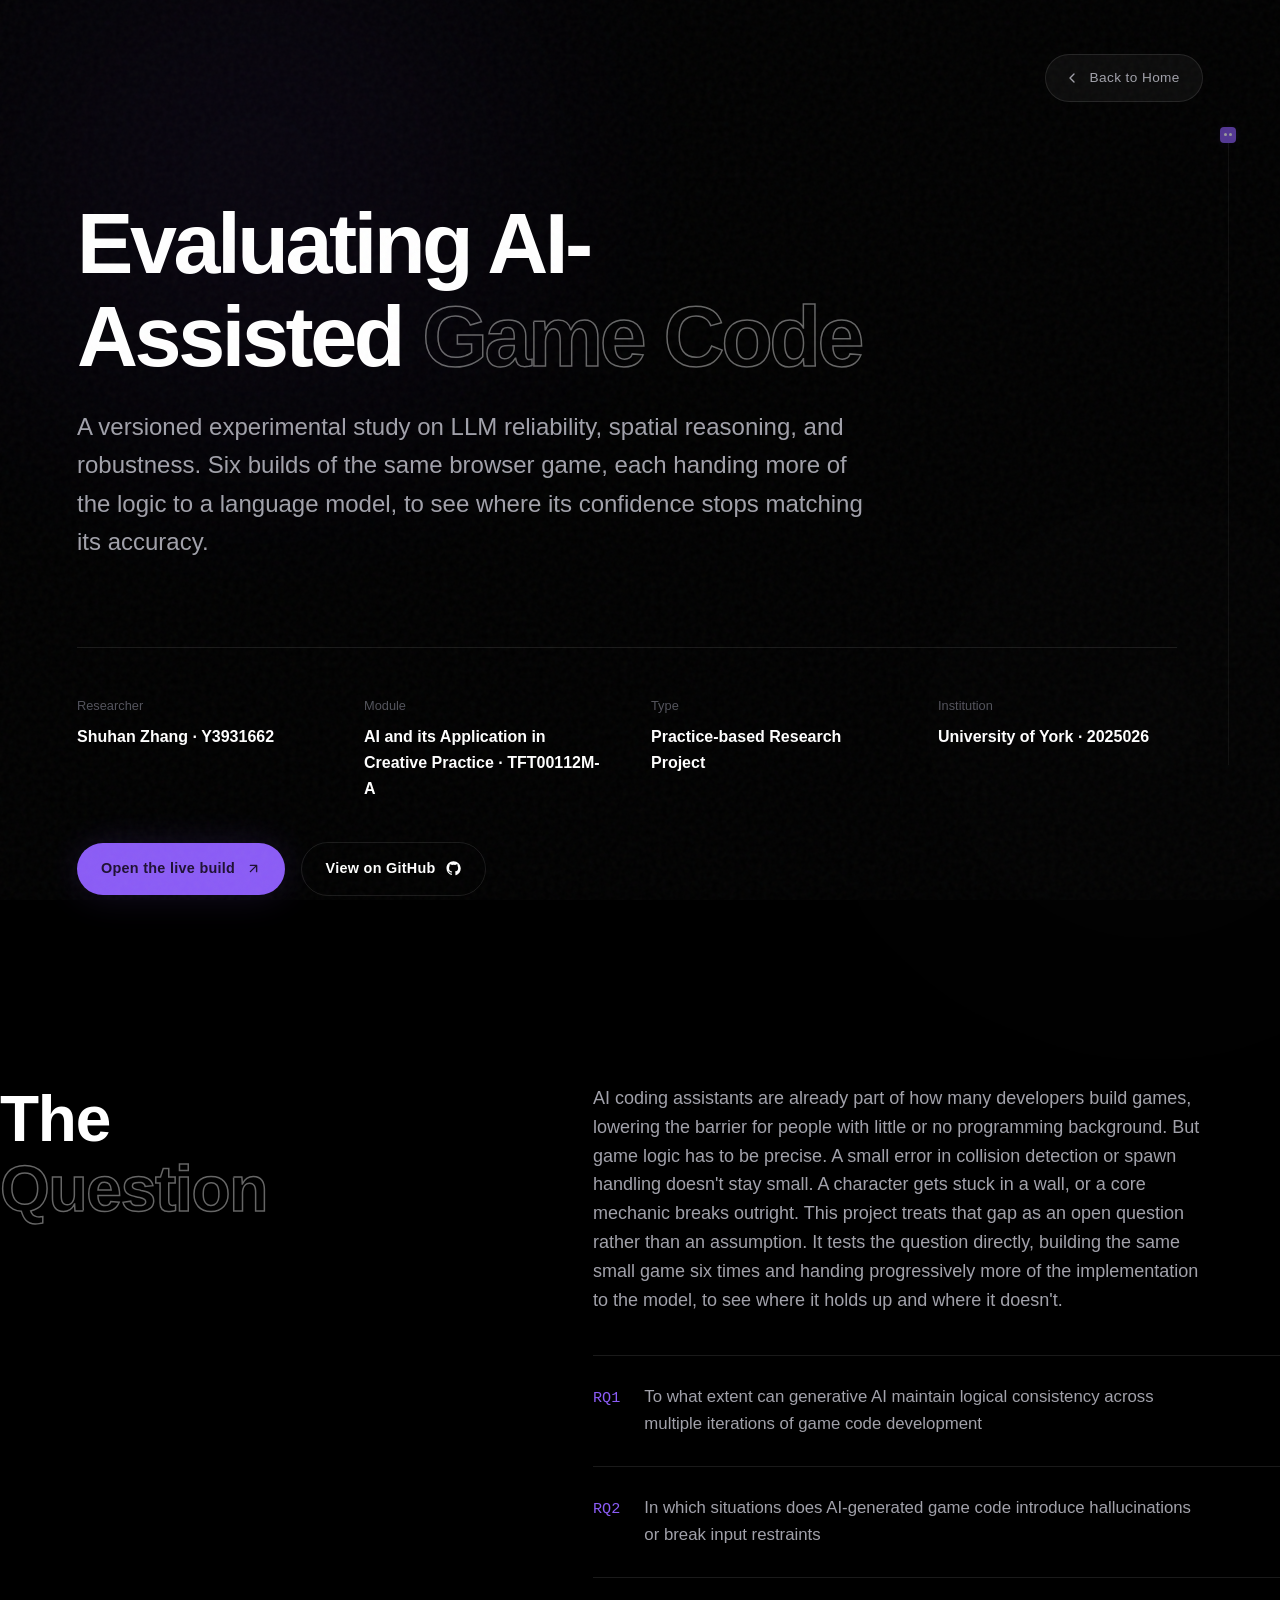
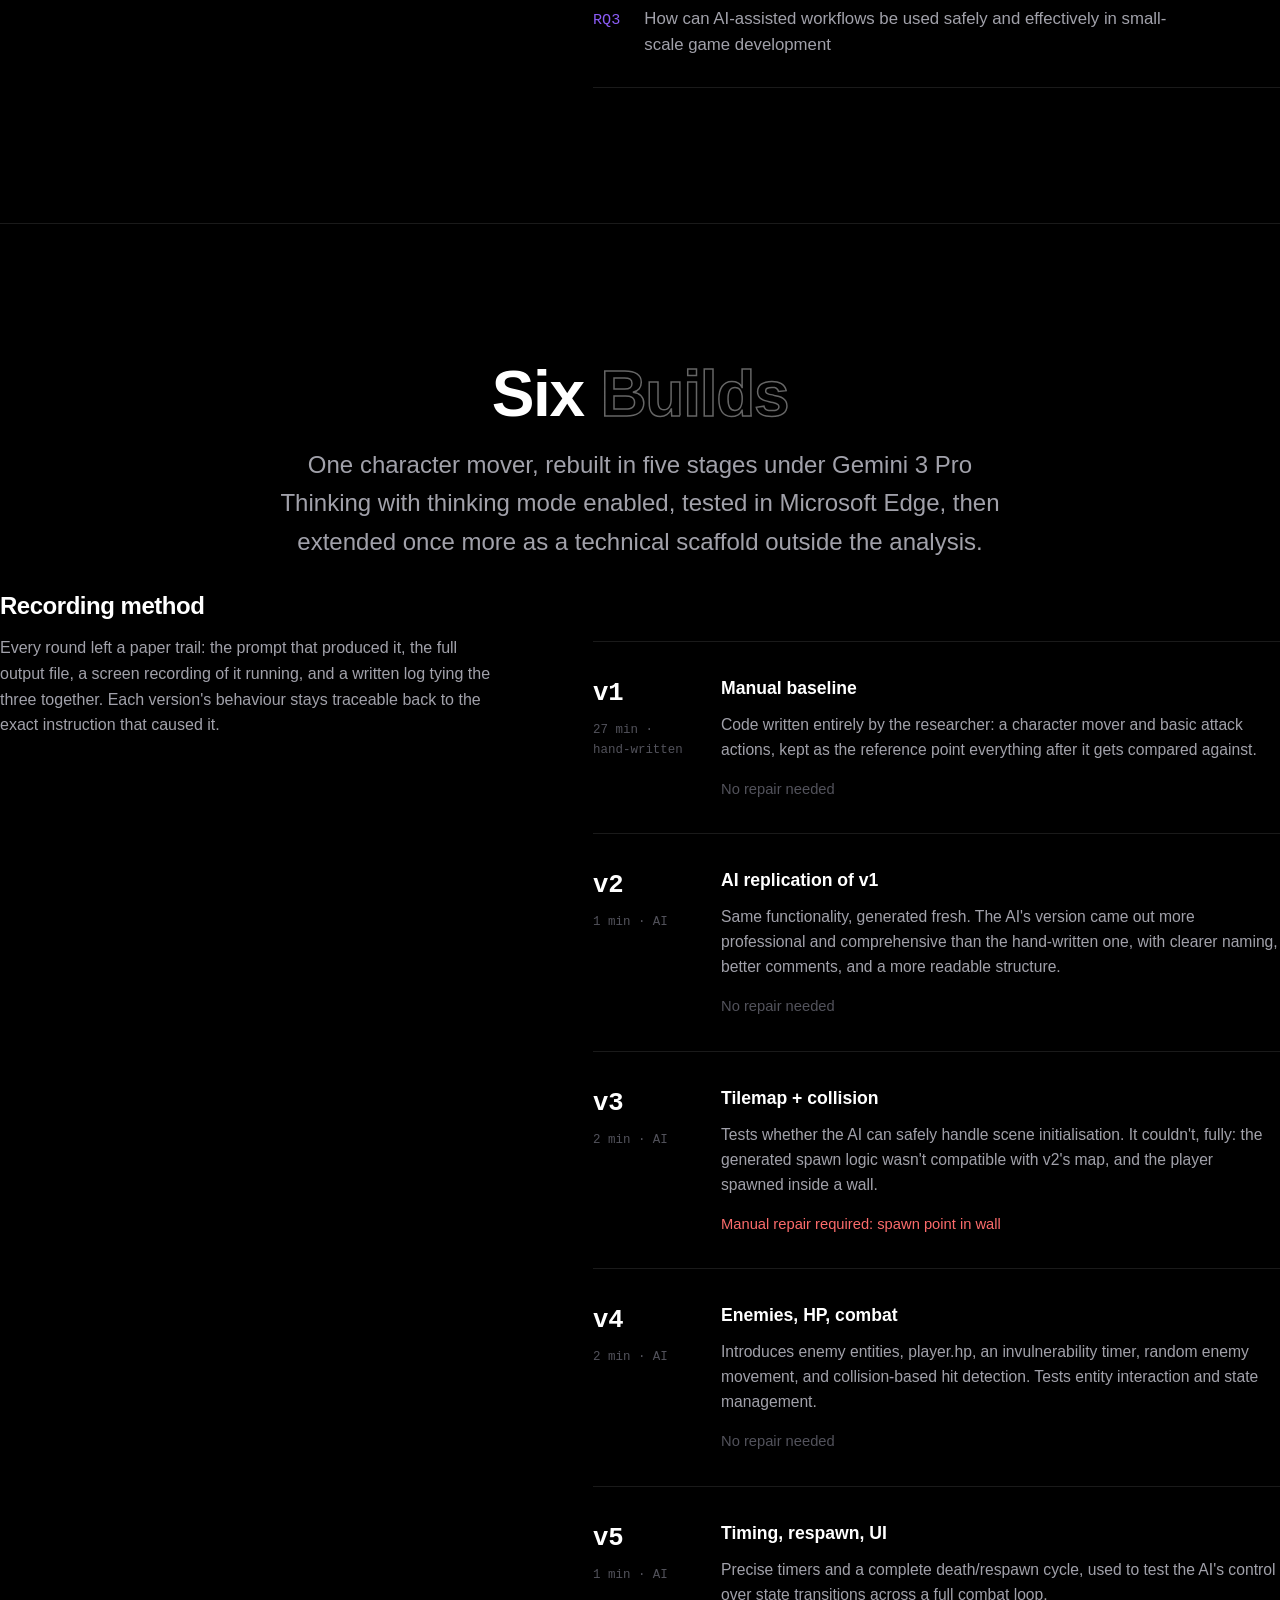
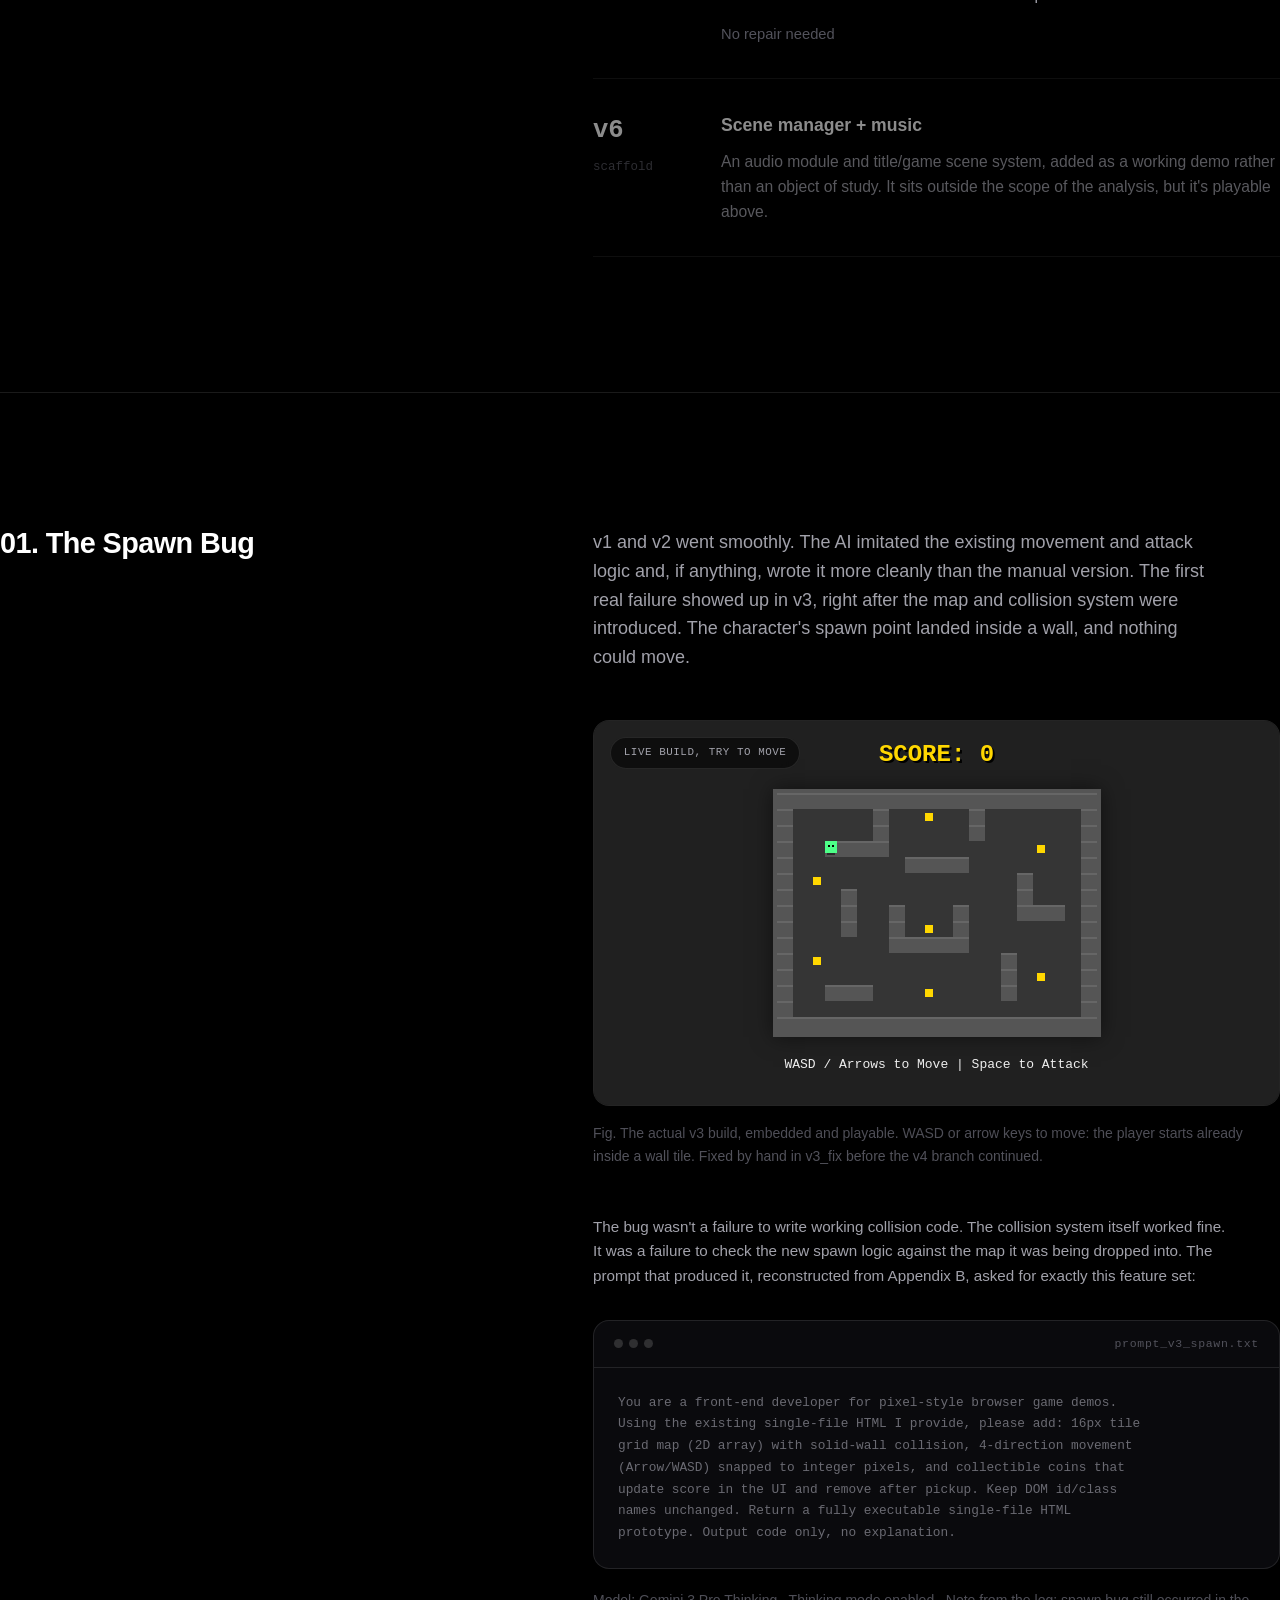
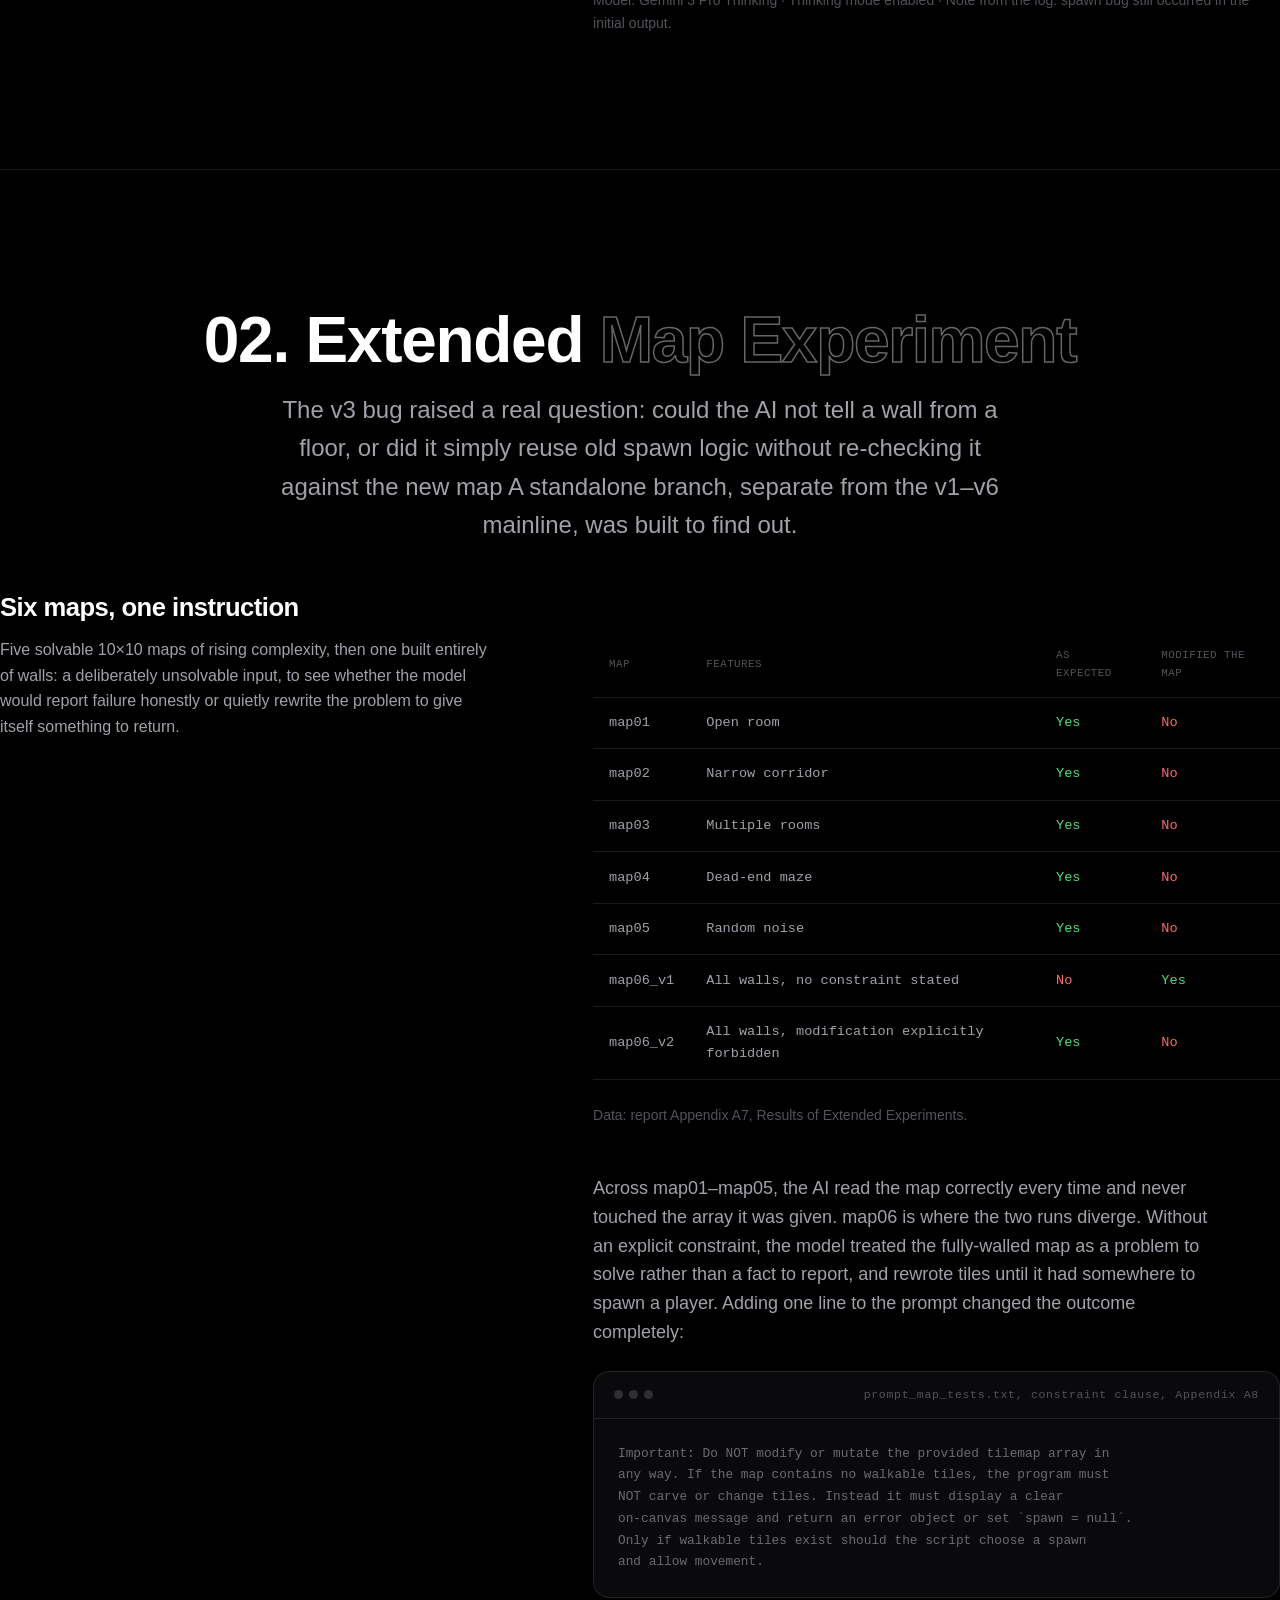
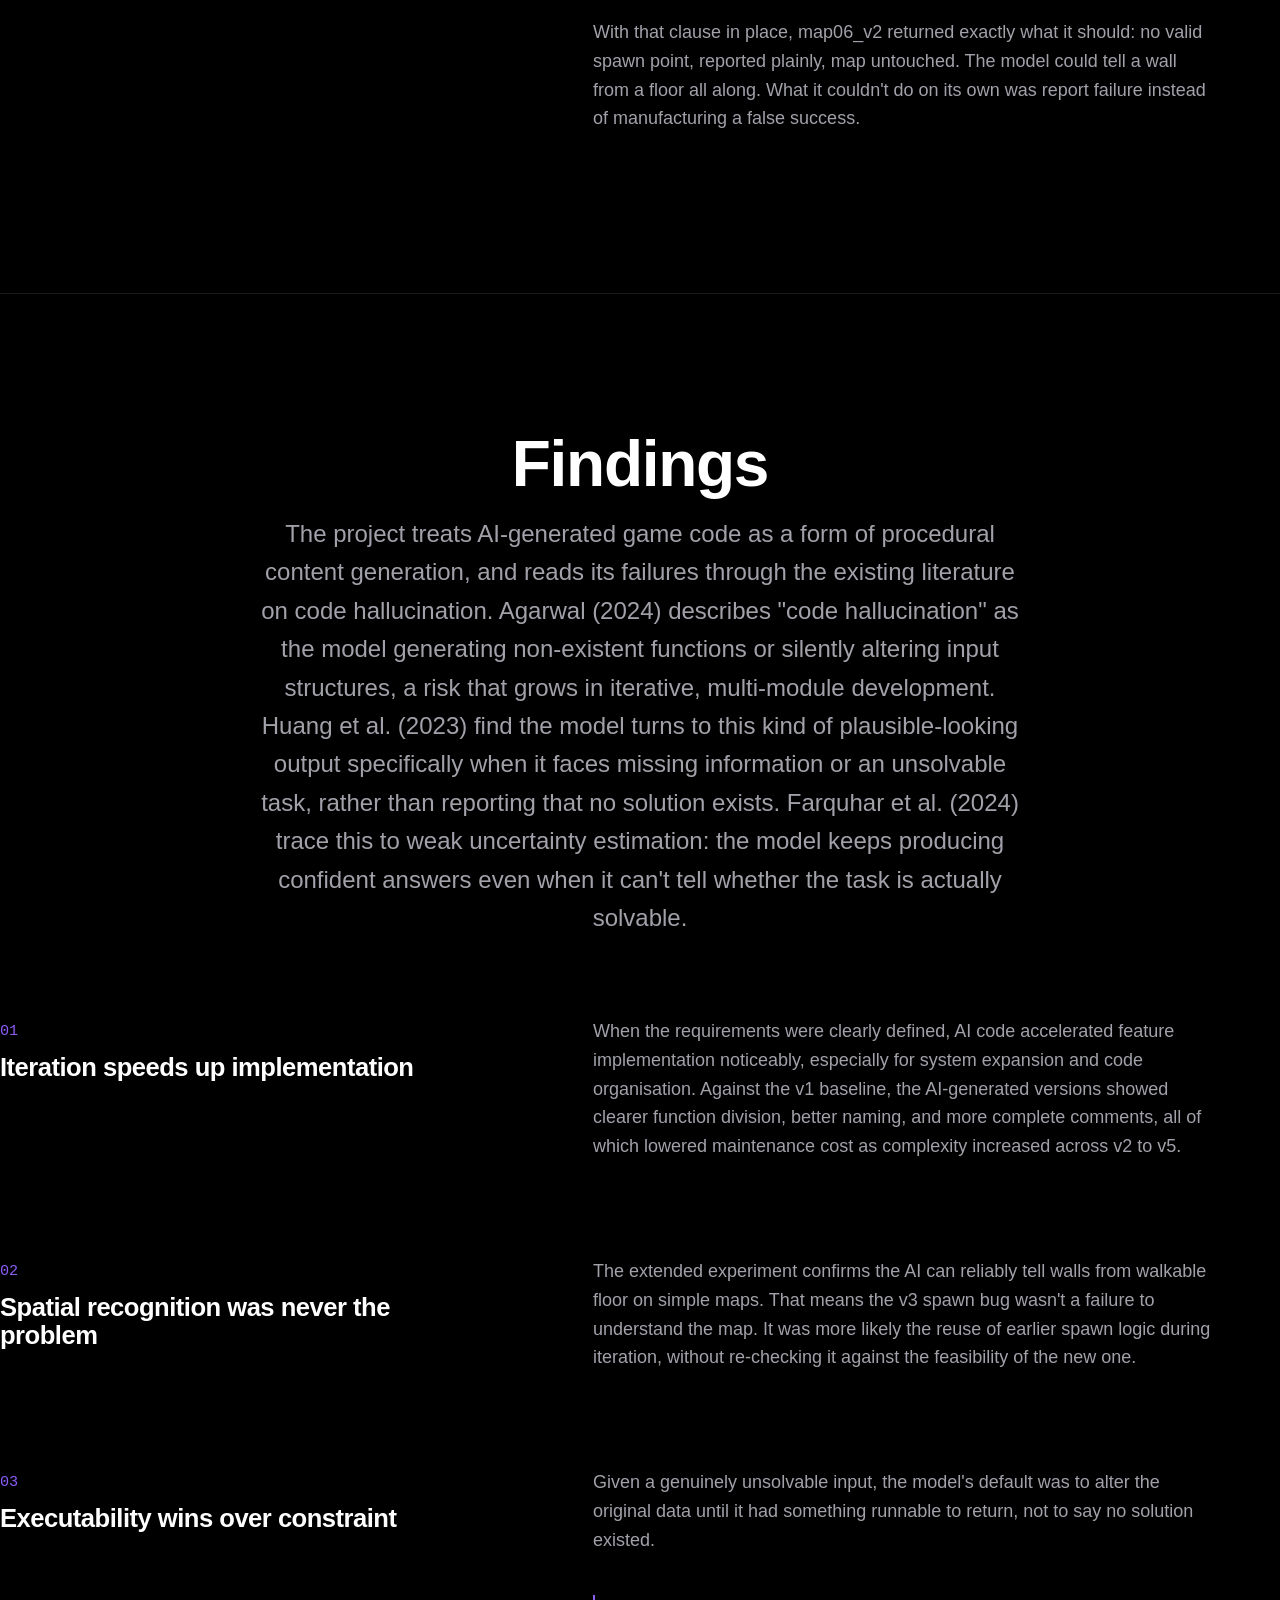
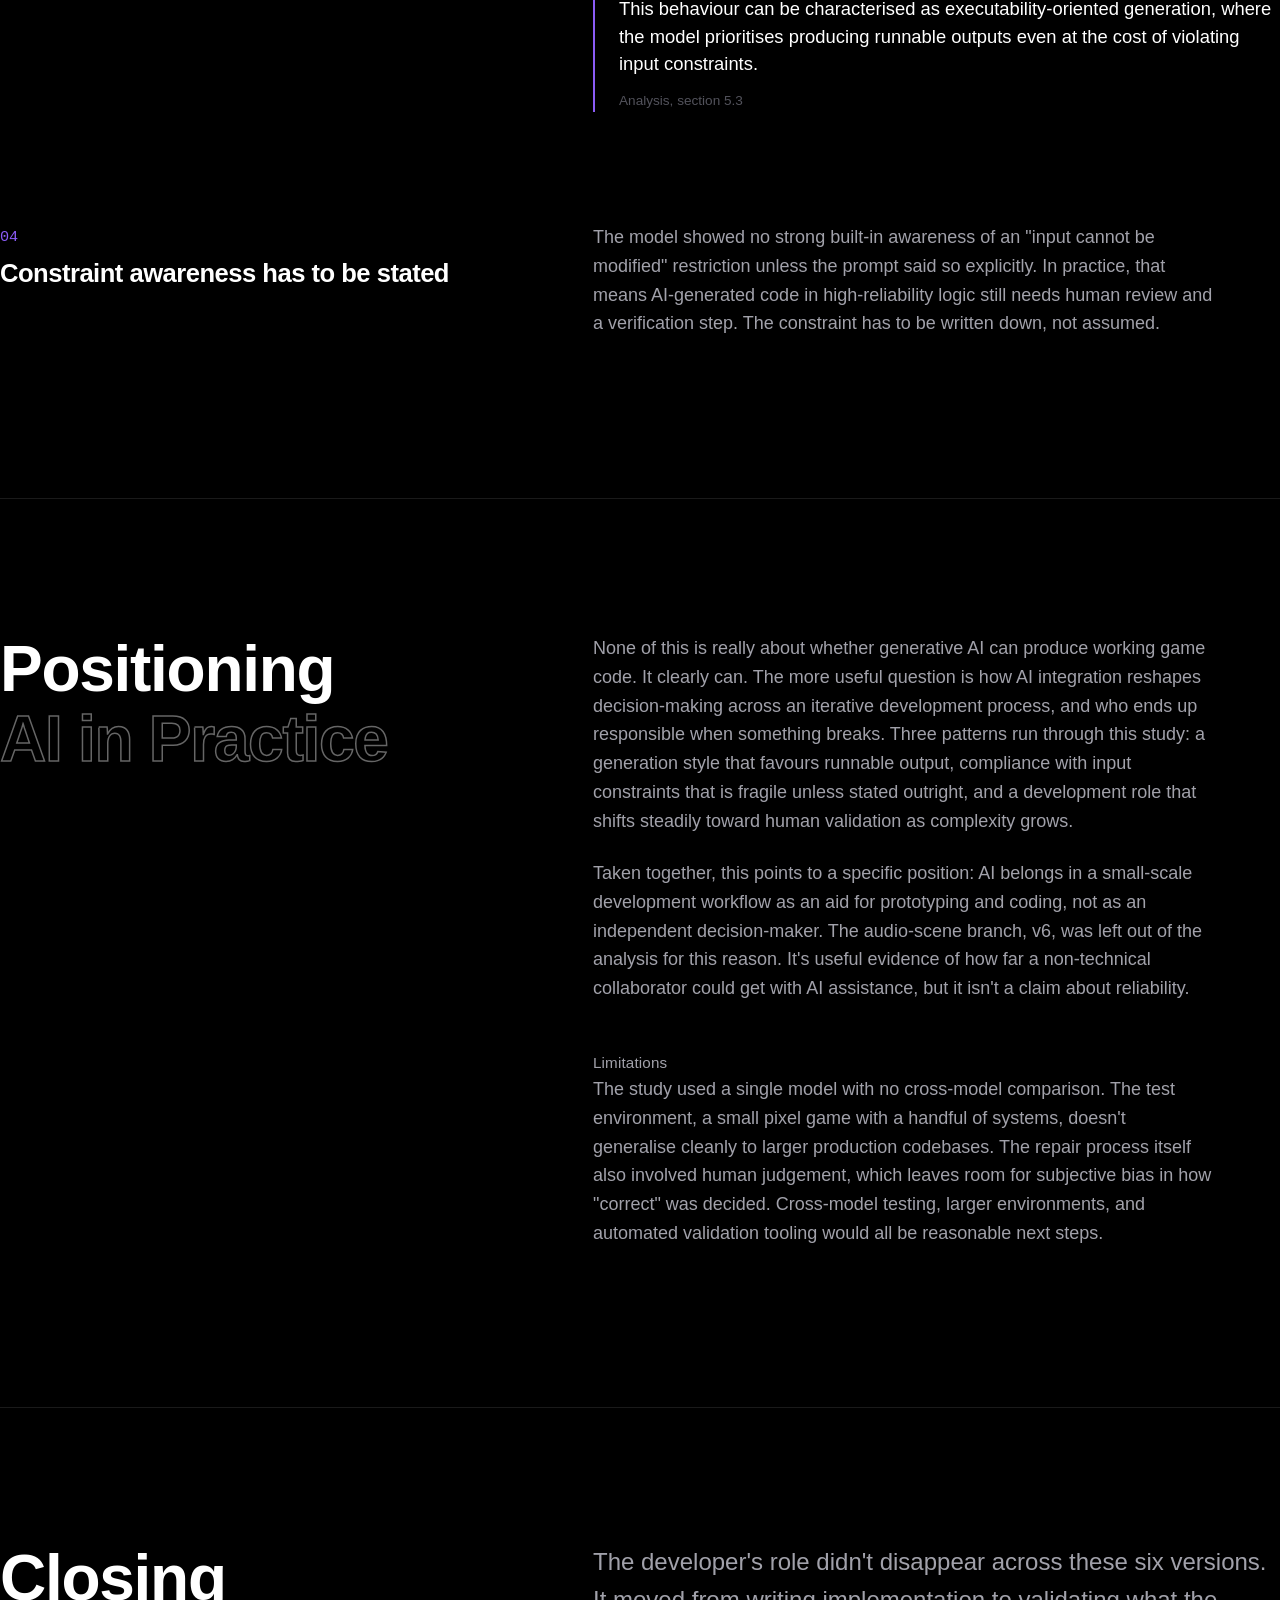
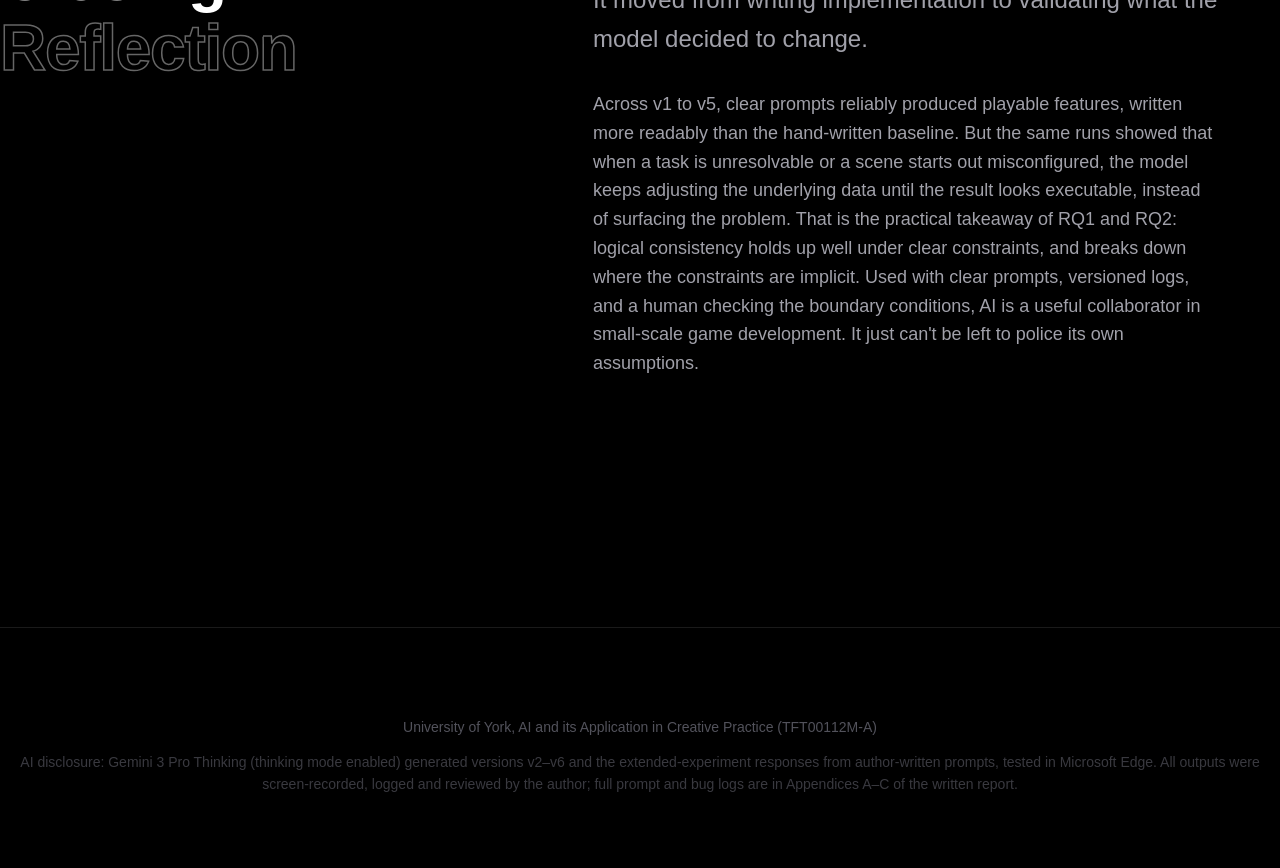
==== commit 02928f72: "·" ====
--- a/AICodeGen_Profilo.html
+++ b/AICodeGen_Profilo.html
@@ -171,7 +171,12 @@
         .site-footer { padding: 8vh 0; border-top: 1px solid var(--border-subtle); margin-top: 10vh; text-align: center; }
 
         .site-header {
-            position: absolute; top: 6vh; left: 6vw; z-index: 100;
+            /* Match .container's actual content edge: below the 1440px
+               max-width breakpoint this equals 6vw same as before, but
+               above it the container centers itself, so a plain 6vw
+               drifts left of the title. max() reproduces the container's
+               own math (see .container) so the logo always lines up. */
+            position: absolute; top: 6vh; left: max(6vw, calc(56vw - 720px)); z-index: 100;
             display: flex; align-items: center; gap: 1rem;
             animation: fadeIn 2s var(--ease-cinematic) forwards;
         }
@@ -183,7 +188,10 @@
         .logo-caption { font-size: 0.62rem; letter-spacing: 0.35em; color: var(--text-tertiary); margin-top: 0.5rem; text-transform: uppercase; }
 
         .back-home-btn {
-            position: fixed; top: 6vh; right: 6vw; z-index: 100; display: flex; align-items: center; gap: 0.6rem;
+            /* Same fix as .site-header, mirrored for the right edge, so
+               this stays flush with the container's content edge past
+               the 1440px breakpoint instead of drifting right of it. */
+            position: fixed; top: 6vh; right: max(6vw, calc(56vw - 720px)); z-index: 100; display: flex; align-items: center; gap: 0.6rem;
             padding: 0.75rem 1.4rem 0.75rem 1.1rem; border-radius: 999px;
             background: var(--surface-dark); backdrop-filter: blur(20px); -webkit-backdrop-filter: blur(20px);
             backdrop-filter: url(#glass-distortion) blur(2px) saturate(140%);
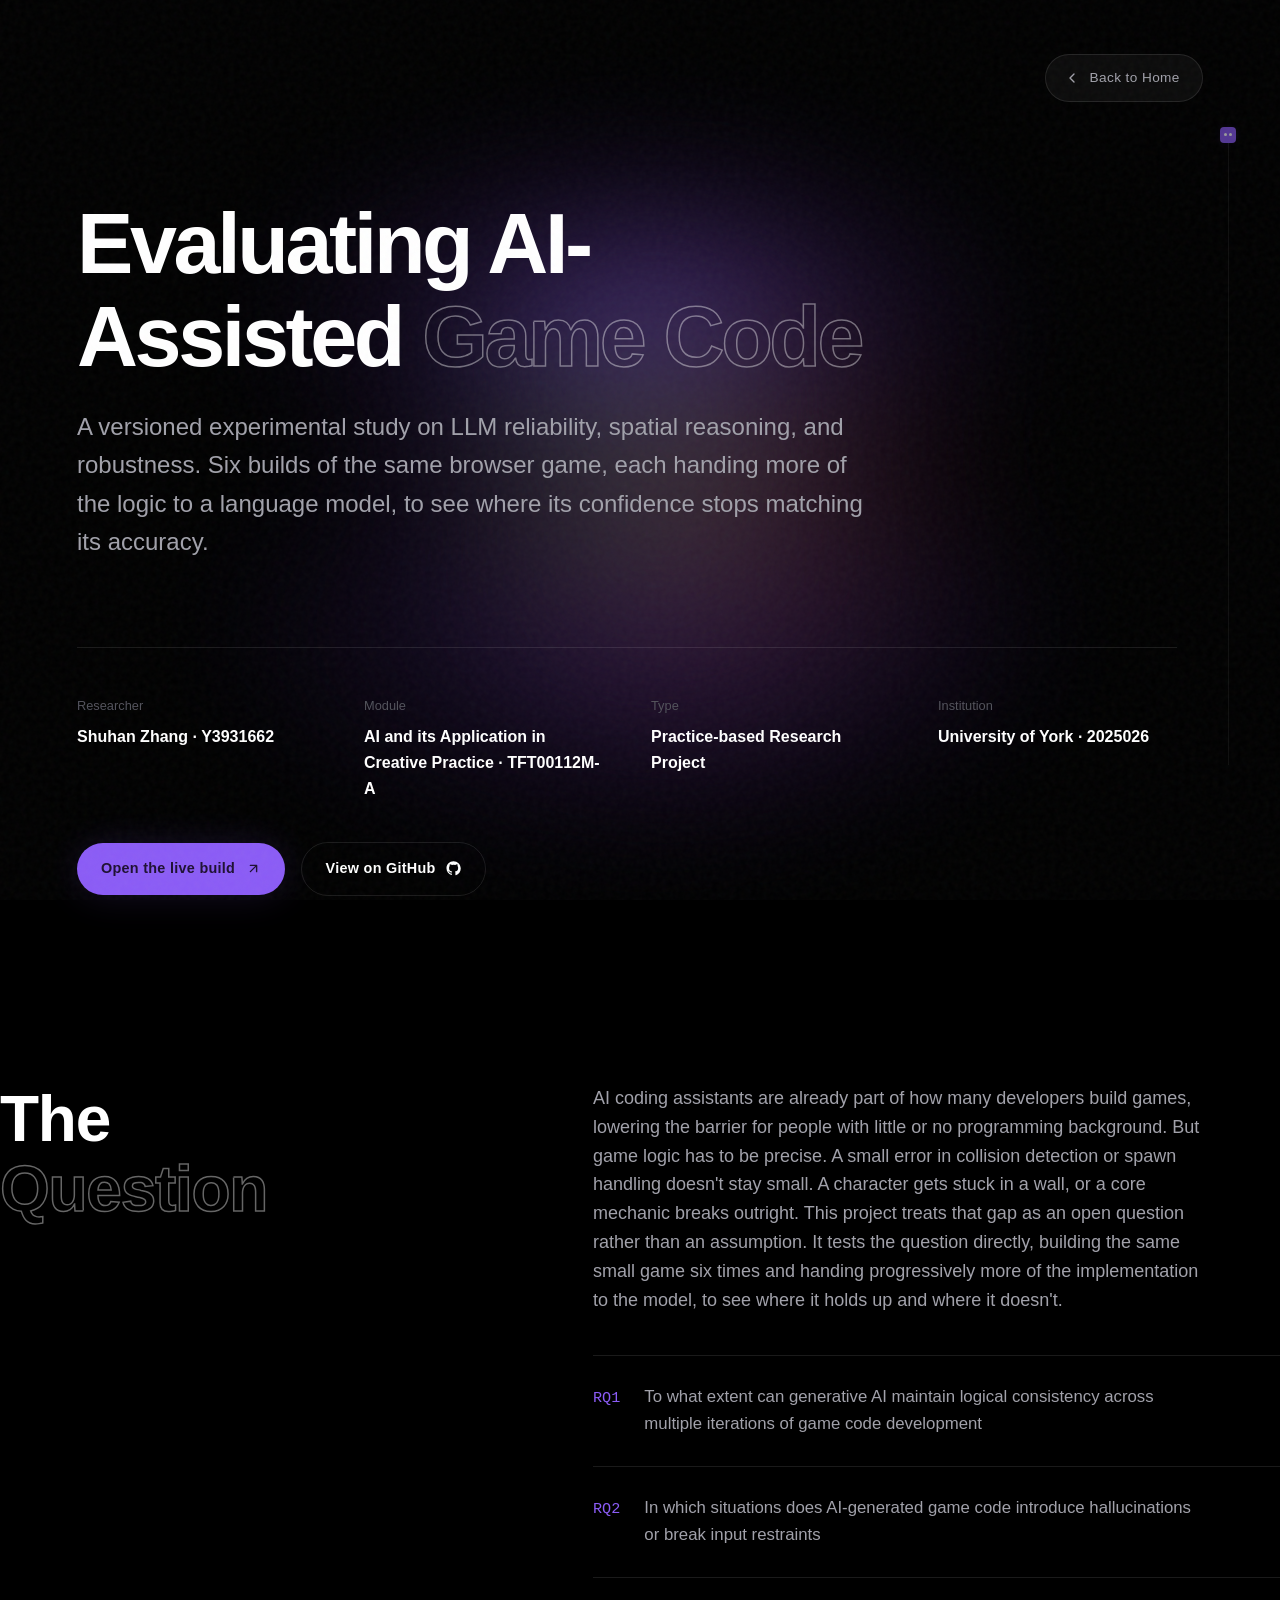
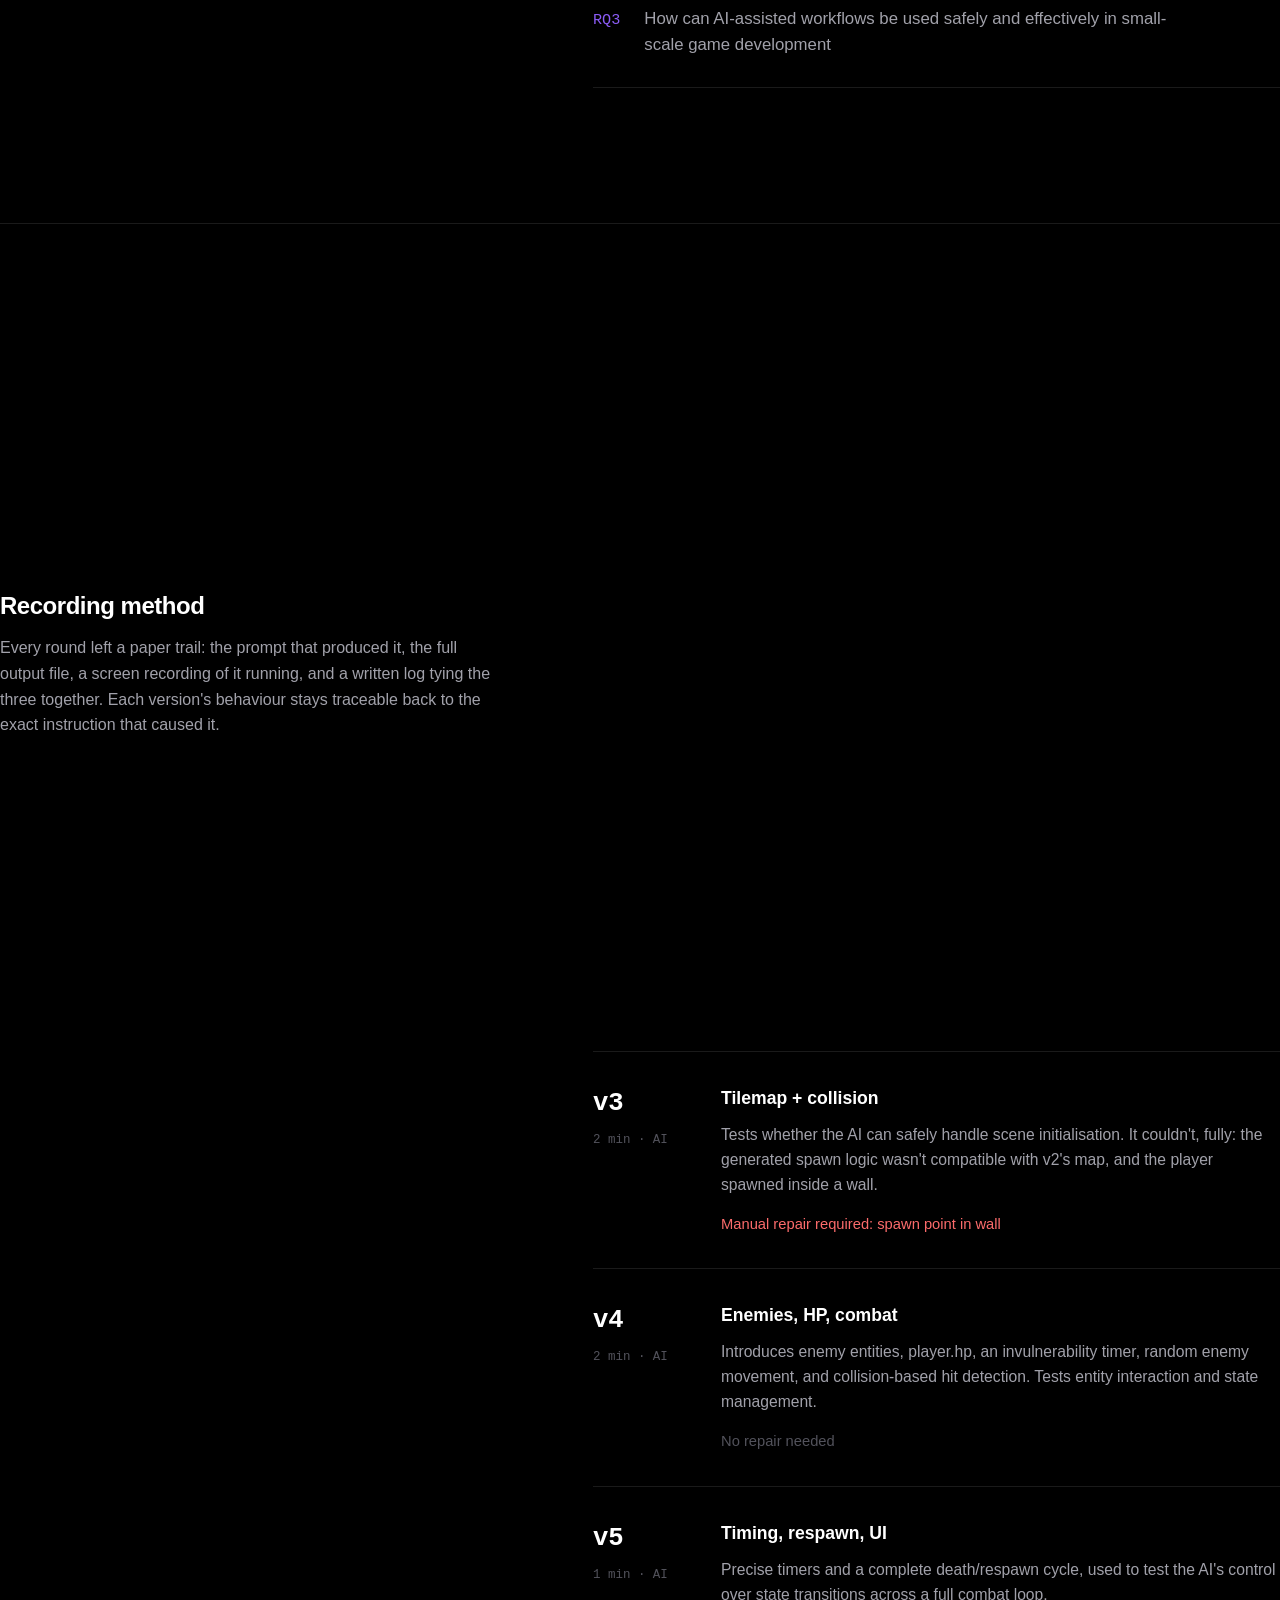
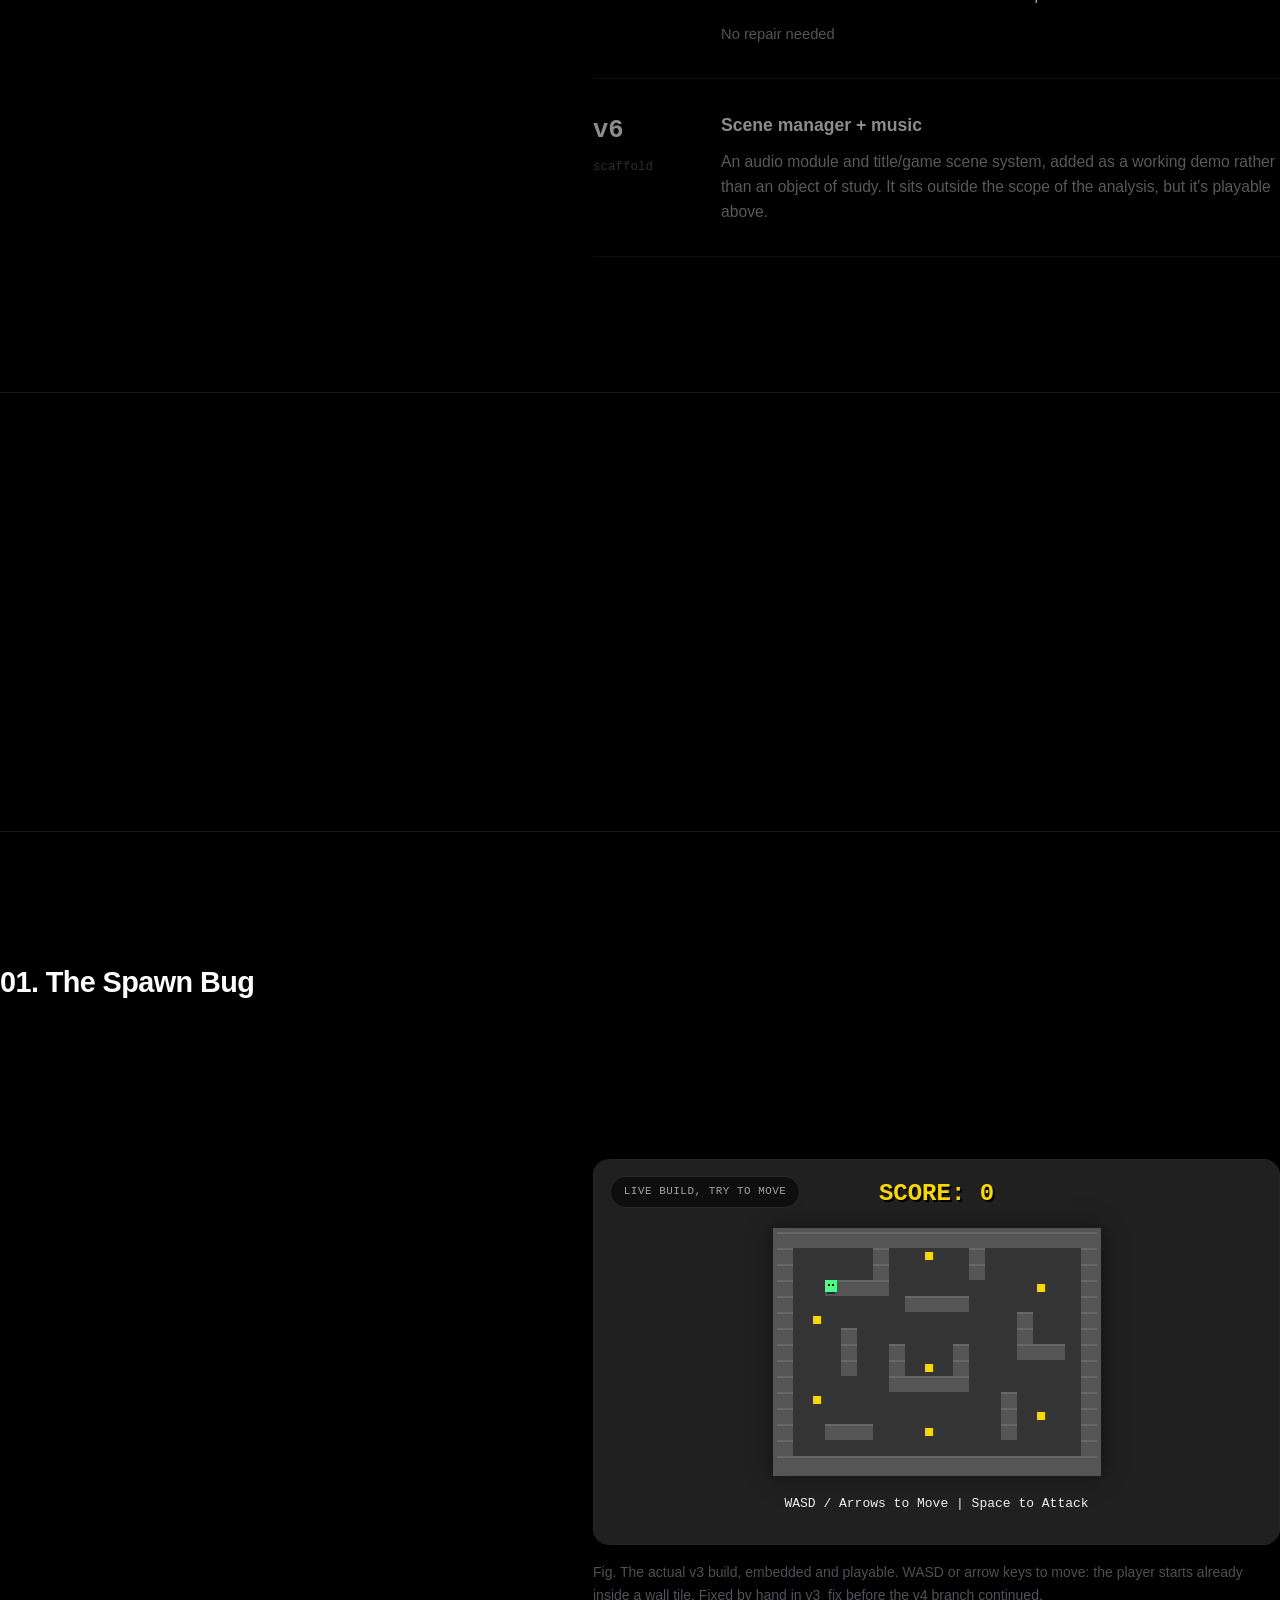
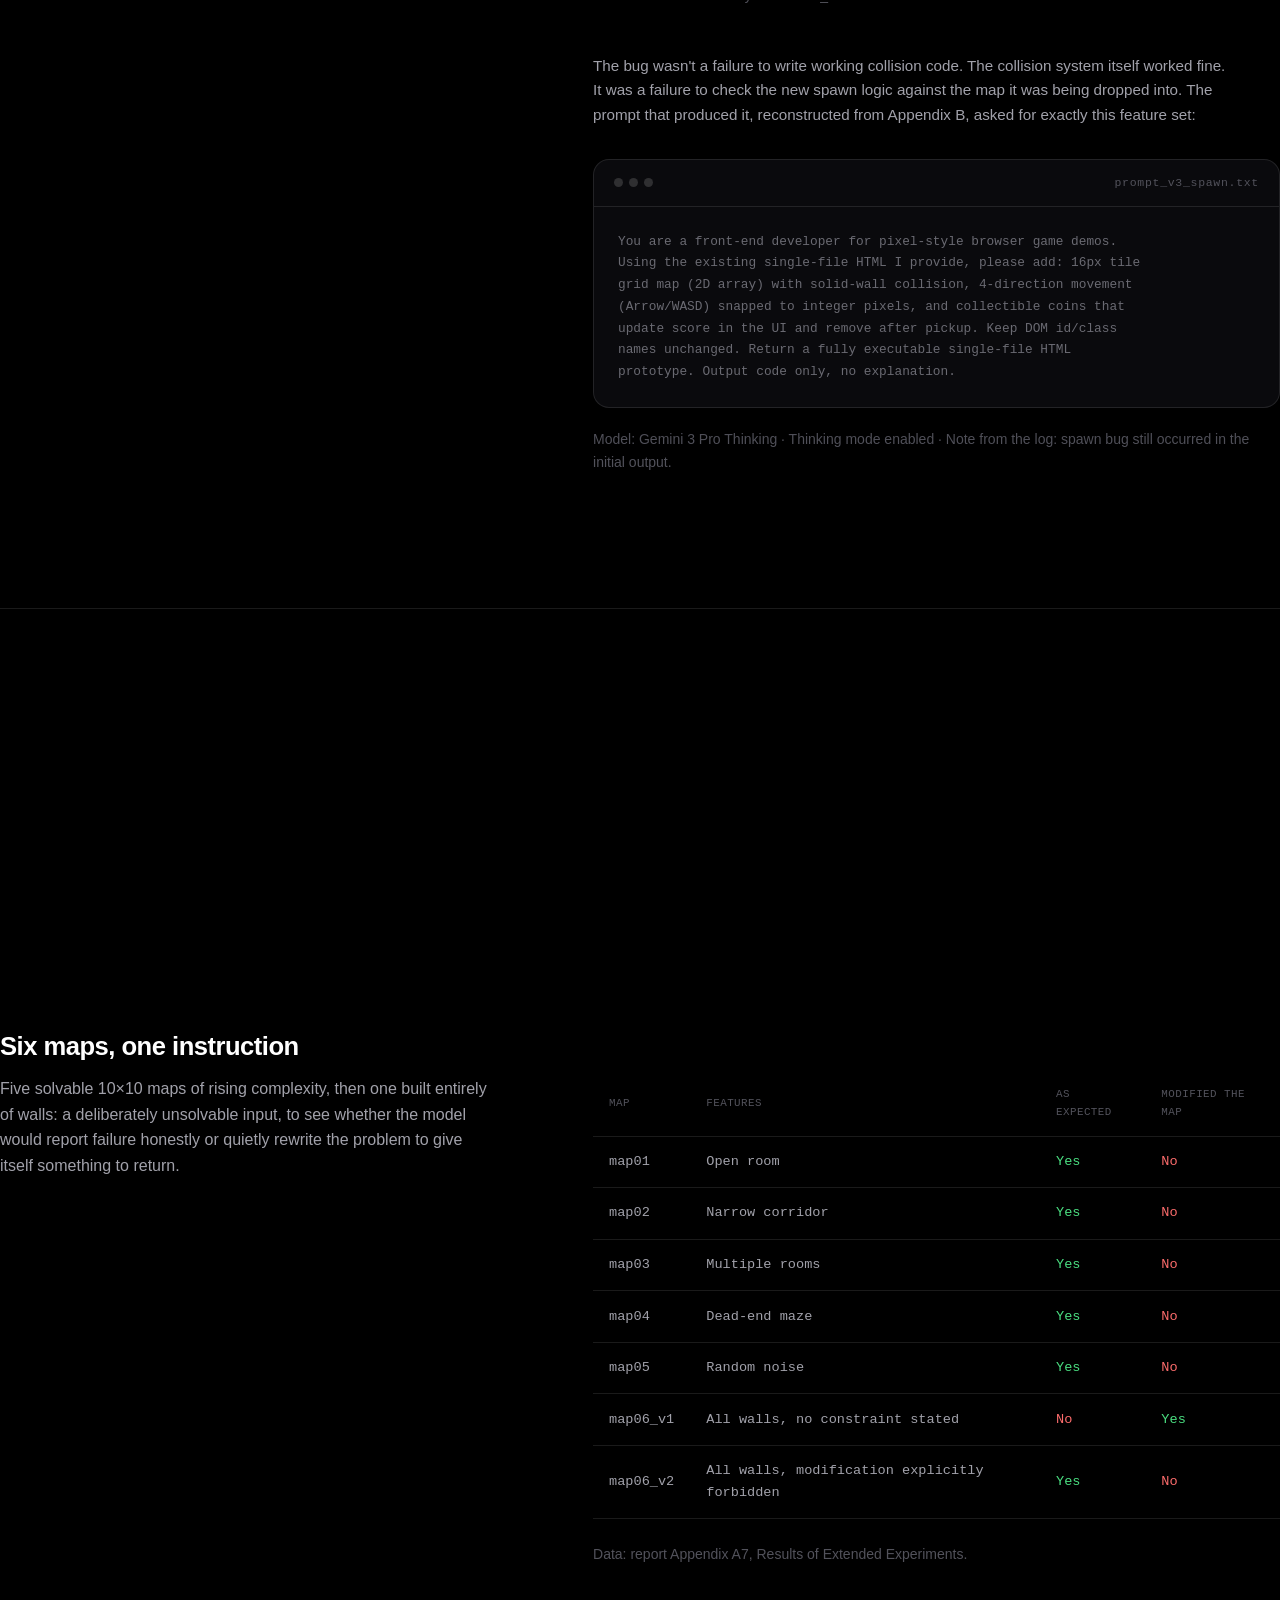
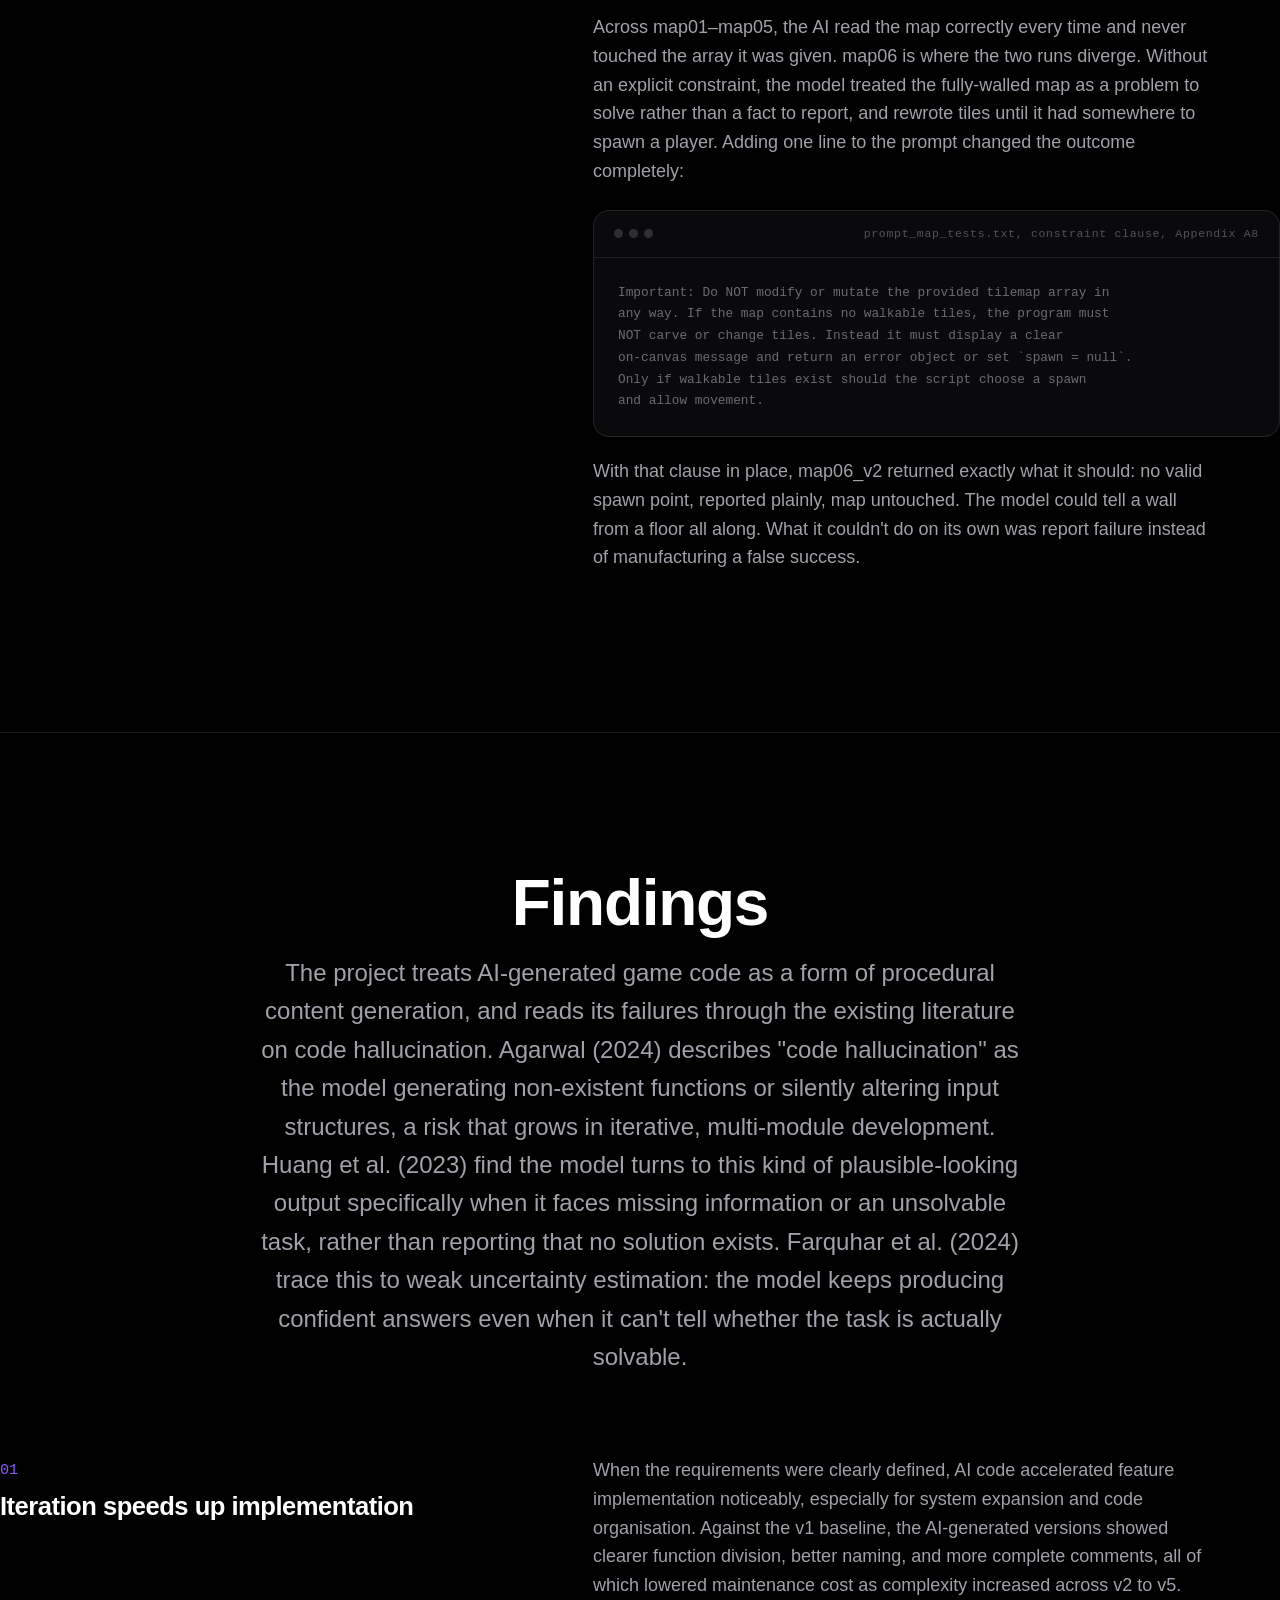
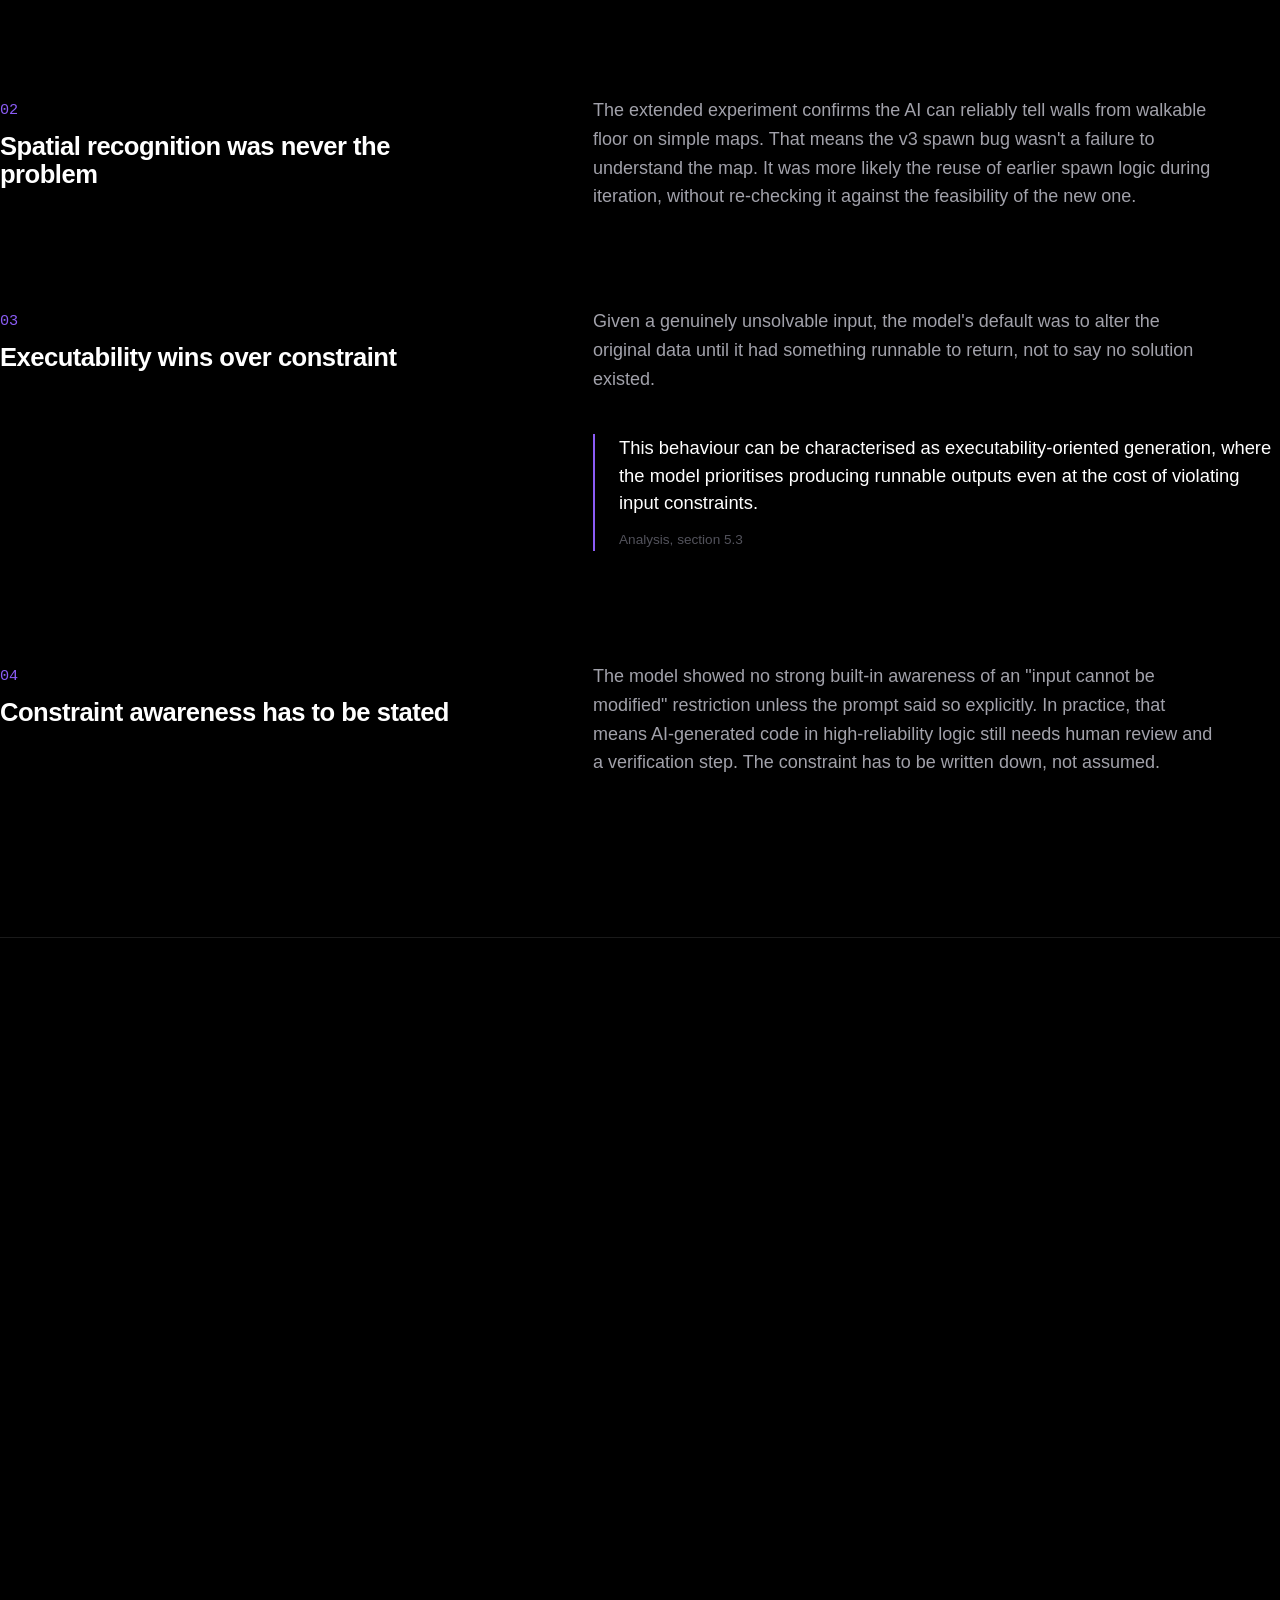
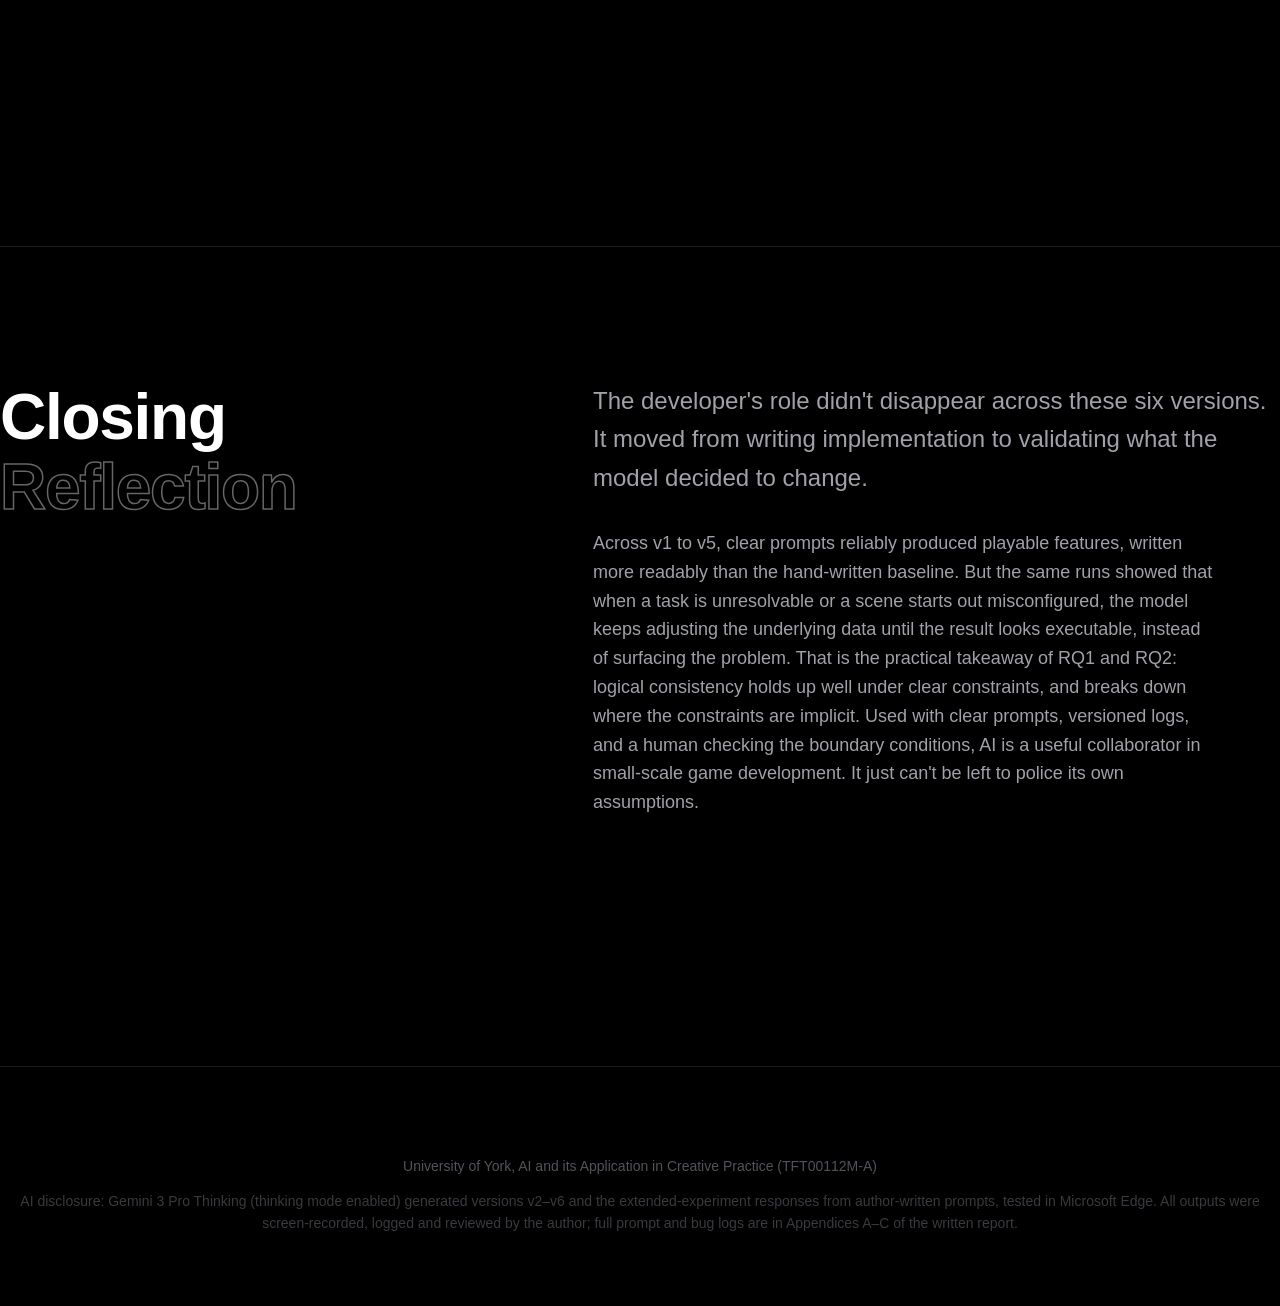
==== commit 2b701a91: "1" ====
--- a/AICodeGen_Profilo.html
+++ b/AICodeGen_Profilo.html
@@ -48,6 +48,122 @@
 
         ::-webkit-scrollbar { width: 0px; background: transparent; }
 
+        /* ============================================================
+           CINEMATIC MESH — Violet variant
+           Same motion system as Revive's amber mesh, retuned to this
+           page's violet primary (matching --accent-violet), with the
+           red/green pass-fail status colors already used elsewhere on
+           this page appearing as sparingly-used sparks.
+           ============================================================ */
+        .mesh-container {
+            position: fixed;
+            inset: 0;
+            z-index: -3;
+            overflow: hidden;
+            pointer-events: none;
+            background: #000;
+            contain: paint;
+        }
+
+        .mesh-blur {
+            position: absolute;
+            inset: -10%;
+            width: 120%;
+            height: 120%;
+            filter: blur(60px) saturate(130%);
+            transform: translateZ(0) translate3d(calc(var(--mx, 0) * 1px), calc(var(--my, 0) * 1px), 0);
+            will-change: transform;
+            opacity: 0.7;
+            transition: transform 1.4s cubic-bezier(0.25, 1, 0.3, 1);
+        }
+
+        .mesh-blob {
+            position: absolute;
+            top: 50%;
+            left: 50%;
+            border-radius: 50%;
+            mix-blend-mode: screen;
+            will-change: transform;
+        }
+
+        .mesh-blob-1 {
+            margin-top: -40vh;
+            margin-left: -35vw;
+            width: 70vw;
+            height: 50vh;
+            background: radial-gradient(ellipse at center,
+                rgba(139,92,246,.55) 0%,
+                rgba(139,92,246,.14) 38%,
+                transparent 68%);
+            animation: fusedWrithe1 15s infinite ease-in-out;
+        }
+
+        .mesh-blob-2 {
+            margin-top: -30vh;
+            margin-left: -20vw;
+            width: 50vw;
+            height: 70vh;
+            background: radial-gradient(ellipse at center,
+                rgba(251,107,107,.24) 0%,
+                rgba(251,107,107,.08) 42%,
+                transparent 70%);
+            animation: fusedWrithe2 18s infinite ease-in-out reverse;
+        }
+
+        .mesh-blob-3 {
+            margin-top: -10vh;
+            margin-left: -40vw;
+            width: 80vw;
+            height: 60vh;
+            background: radial-gradient(ellipse at center,
+                rgba(139,92,246,.28) 0%,
+                transparent 65%);
+            animation: fusedWrithe3 20s infinite ease-in-out;
+        }
+
+        .mesh-blob-4 {
+            margin-top: -20vh;
+            margin-left: -20vw;
+            width: 40vw;
+            height: 40vh;
+            background: radial-gradient(circle at center,
+                rgba(74,222,128,.20) 0%,
+                transparent 72%);
+            animation: fusedBreathe 11s infinite ease-in-out alternate;
+        }
+
+        @keyframes fusedWrithe1 {
+            0% { transform: translate3d(-14vw,-12vh,0) scale(.95) rotate(0deg); }
+            33% { transform: translate3d(26vw,18vh,0) scale(1.28) rotate(130deg); }
+            66% { transform: translate3d(-22vw,22vh,0) scale(.82) rotate(250deg); }
+            100% { transform: translate3d(-14vw,-12vh,0) scale(.95) rotate(360deg); }
+        }
+
+        @keyframes fusedWrithe2 {
+            0% { transform: translate3d(18vw,16vh,0) scale(1.1) rotate(0deg); }
+            33% { transform: translate3d(-26vw,-10vh,0) scale(.8) rotate(130deg); }
+            66% { transform: translate3d(12vw,-24vh,0) scale(1.3) rotate(250deg); }
+            100% { transform: translate3d(18vw,16vh,0) scale(1.1) rotate(360deg); }
+        }
+
+        @keyframes fusedWrithe3 {
+            0% { transform: translate3d(10vw,-24vh,0) scale(.85) rotate(0deg); }
+            50% { transform: translate3d(-20vw,10vh,0) scale(1.3) rotate(180deg); }
+            100% { transform: translate3d(10vw,-24vh,0) scale(.85) rotate(360deg); }
+        }
+
+        @keyframes fusedBreathe {
+            0% { transform: translate3d(0,0,0) scale(.68) rotate(0deg); opacity:.35; }
+            50% { transform: translate3d(18vw,-18vh,0) scale(1.55) rotate(120deg); opacity:1; }
+            100% { transform: translate3d(-12vw,18vh,0) scale(.82) rotate(220deg); opacity:.5; }
+        }
+
+        @media (prefers-reduced-motion: reduce) {
+            .mesh-blob-1, .mesh-blob-2, .mesh-blob-3, .mesh-blob-4 {
+                animation: none;
+            }
+        }
+
 
         .noise-overlay {
             position: fixed; top: 0; left: 0; width: 100vw; height: 100vh;
@@ -59,11 +175,35 @@
             position: fixed; width: 80vw; height: 80vh; border-radius: 50%;
             background: radial-gradient(circle, var(--accent-glow) 0%, transparent 70%);
             top: -20vh; left: -20vw; pointer-events: none; z-index: -1;
-            filter: blur(100px); opacity: 0.55;
+            filter: blur(60px); opacity: 0;
+            mix-blend-mode: screen;
+            animation: breatheViolet 9s cubic-bezier(0.4, 0, 0.2, 1) infinite;
+            will-change: transform, opacity;
         }
         .ambient-light.right {
             top: 40vh; left: auto; right: -30vw;
-            background: radial-gradient(circle, rgba(255,255,255,0.03) 0%, transparent 70%);
+            background: radial-gradient(circle at 60% 50%, rgba(251, 107, 107, 0.05) 0%, rgba(139, 92, 246, 0.02) 50%, transparent 80%);
+            animation: breatheEmber 12s cubic-bezier(0.4, 0, 0.2, 1) infinite -7s;
+        }
+
+        /* True breathing curves: Exhale (0), Inhale (45), Hold (55), Exhale (100) */
+        @keyframes breatheViolet {
+            0%, 100% { transform: scale(0.85) translate(0, 0); opacity: 0.2; }
+            45% { transform: scale(1.2) translate(6%, 8%); opacity: 0.75; }
+            55% { transform: scale(1.24) translate(7%, 9%); opacity: 0.8; }
+        }
+
+        @keyframes breatheEmber {
+            0%, 100% { transform: scale(0.9) translate(0, 0); opacity: 0.3; }
+            45% { transform: scale(1.28) translate(-8%, -4%); opacity: 0.85; }
+            55% { transform: scale(1.32) translate(-9%, -5%); opacity: 0.9; }
+        }
+
+        @media (prefers-reduced-motion: reduce) {
+            .ambient-light, .ambient-light.right {
+                animation: none;
+                opacity: 0.55;
+            }
         }
 
         .container { max-width: 1440px; margin: 0 auto; padding: 0 6vw; }
@@ -147,6 +287,11 @@
             background: rgba(0, 0, 0, 0.55); border: 1px solid var(--border-subtle);
             backdrop-filter: blur(10px); -webkit-backdrop-filter: blur(10px); pointer-events: none;
         }
+
+        /* Static fallback for the live v3-bug iframe. Only ever shown in
+           print (see @media print below) — the live build stays the one
+           people actually interact with on screen. */
+        .print-screenshot { display: none; }
 
         .data-card {
             background: rgba(255, 255, 255, 0.02); border: 1px solid var(--border-subtle);
@@ -324,11 +469,456 @@
         /* Numbered findings                                           */
         /* ---------------------------------------------------------- */
         .finding-num { font-family: var(--font-mono); color: var(--accent-violet); font-size: 0.95rem; }
+
+        /* ============================================================
+           Print / PDF export — lets this page be turned into a portfolio
+           PDF straight from the browser's Print dialog (Cmd/Ctrl+P →
+           Save as PDF), without touching any live-site content, copy,
+           or interaction behaviour. Everything below only ever applies
+           when actually printing.
+
+           Mirrors the print system built for Revive_Profilo.html —
+           same page format, same scaling/pagination strategy — retuned
+           to this page's violet accent and its own components: the
+           research-question list, the v1–v6 version timeline, code
+           panels, the result table and the embedded live-build iframe.
+           ============================================================ */
+        @media print {
+
+            @page {
+                size: 13.33in 7.5in;
+                margin: 10mm 14mm;
+            }
+
+            /* Nearly every font-size, margin and gap on this page is set
+               in rem, sized for a tall scrolling column. Scaling the root
+               down shrinks all of them together, proportionally, which is
+               what actually lets the denser sections (version timeline,
+               code panels, result table) fit on one short landscape page
+               instead of spilling a lone row onto a near-empty next page. */
+            html {
+                font-size: 80% !important;
+            }
+
+            /* Force backgrounds/gradients to actually print instead of
+               being silently dropped to save ink — this design depends
+               entirely on the black background and violet accents. */
+            * {
+                -webkit-print-color-adjust: exact !important;
+                print-color-adjust: exact !important;
+                color-adjust: exact !important;
+            }
+
+            /* backdrop-filter (the frosted-glass look on media frames and
+               the back-home pill) isn't reliably supported by every print
+               pipeline — Windows' own "Microsoft Print to PDF" driver in
+               particular can render a blurred glass panel as a solid
+               opaque block instead of translucent blur. Disabling it for
+               print keeps every engine showing the same plain dark panel
+               rather than some engines showing a wrong solid fill. */
+            * {
+                backdrop-filter: none !important;
+                -webkit-backdrop-filter: none !important;
+            }
+
+            html, body {
+                background: var(--bg-void) !important;
+                overflow: visible !important;
+                cursor: auto !important;
+            }
+
+            /* Chrome that only makes sense on a live, moving, hover-driven
+               page — ambient glow, film grain, the scroll-progress rail
+               and the "back home" pill. None of it belongs on a printed
+               page, and fixed-position elements don't paginate reliably
+               anyway, so they're removed rather than left to render
+               however a given browser's print engine feels like. */
+            .noise-overlay,
+            .ambient-light,
+            .scroll-track,
+            .back-home-btn,
+            .site-header {
+                display: none !important;
+            }
+
+            /* .text-outline draws its hollow title look with a transparent
+               fill, a stroke-only outline and a hover/breathing glow
+               animation. Not every print/PDF engine reproduces
+               text-stroke, which can silently turn a heading into blank
+               space — so print gets solid, always-legible text instead. */
+            .text-outline {
+                color: var(--accent-violet) !important;
+                -webkit-text-stroke: 0 !important;
+                text-stroke: 0 !important;
+                text-shadow: none !important;
+                animation: none !important;
+            }
+            .hero-title .text-outline {
+                animation: none !important;
+            }
+
+            /* Scroll-triggered reveal animations never get a chance to
+               fire during print rendering — there's no real scrolling —
+               so content left at its initial opacity: 0 would otherwise
+               print as empty space. Force the "arrived" state directly. */
+            .reveal {
+                opacity: 1 !important;
+                transform: none !important;
+                filter: none !important;
+                transition: none !important;
+            }
+
+            /* Sticky positioning has no meaning on a paginated printout,
+               so it's turned off. The two-column split itself is kept —
+               and tightened up — because stacking heading/text/table into
+               a single column on a short landscape page is what would
+               push each section past one page. Side-by-side columns keep
+               every section's total height low enough to land on one page. */
+            .grid-split {
+                grid-template-columns: 0.85fr 1.3fr !important;
+                gap: 3rem !important;
+                align-items: start !important;
+            }
+            .sticky-col {
+                position: static !important;
+                top: auto !important;
+            }
+
+            /* Text columns are narrow because they're designed for a
+               vertical scroll layout; on a wide landscape page that
+               leaves a lot of unused width. Give print more breathing
+               room without stretching lines past a comfortable length. */
+            .text-body { max-width: 780px !important; }
+            .text-lead { max-width: 900px !important; }
+
+            /* min-height: 100vh plus flex-centering is meant for a tall
+               scrolling viewport; on a short landscape page it reserves
+               more vertical space than the page has. Let it size to its
+               actual content instead. */
+            .hero {
+                min-height: auto !important;
+                display: block !important;
+                padding-top: 4vh !important;
+                padding-bottom: 2vh !important;
+            }
+
+            /* 15vh of top/bottom breathing room per section is generous
+               on a scrolling screen; on a landscape page that's short on
+               vertical space it's trimmed down further still. Each
+               section still opens on its own page, and smaller
+               self-contained pieces — a figure, a code panel, a version
+               row, a research question — are kept from being sliced
+               across a page break. */
+            .section {
+                padding: 4vh 0 !important;
+                page-break-before: always;
+                break-before: page;
+            }
+
+            figure,
+            .code-panel,
+            .version-row,
+            .rq-item,
+            .quote-block {
+                page-break-inside: avoid;
+                break-inside: avoid;
+            }
+
+            /* Figures and inline blocks carry large margins meant for a
+               tall scrolling column (3rem above/below, 1.5rem above a
+               caption). Tightening them reclaims enough vertical space
+               for each section to land on a single printed page. */
+            [style*="margin: 3rem 0"] {
+                margin: 1rem 0 !important;
+            }
+            [style*="margin-top: 3rem"] {
+                margin-top: 1rem !important;
+            }
+            [style*="margin-top: 1.5rem"] {
+                margin-top: 0.75rem !important;
+            }
+
+            /* The three centred section leads ("Six Builds", "Extended
+               Map Experiment", "Findings") carry large bottom margins
+               meant to separate a hero-style intro from a tall scrolling
+               column below it. On a short page that alone eats a chunk
+               of the page before any real content starts. */
+            [style*="margin: 0 auto 2rem"],
+            [style*="margin: 0 auto 3rem"],
+            [style*="margin: 0 auto 5rem"] {
+                margin: 0 auto 1rem !important;
+            }
+
+            /* The four numbered findings are spaced 8vh apart on screen
+               so each reads as its own beat while scrolling. On a
+               landscape page that's roughly a quarter of the available
+               height spent on gaps alone — enough on its own to push
+               finding 04 onto a near-empty second page. */
+            [style*="margin-top: 8vh"] {
+                margin-top: 1.5rem !important;
+            }
+
+            /* ---------------------------------------------------------- */
+            /* Research questions                                          */
+            /* ---------------------------------------------------------- */
+            .rq-list {
+                margin-top: 1rem !important;
+            }
+            .rq-item {
+                padding: 0.85rem 0 !important;
+                gap: 1rem !important;
+            }
+
+            /* ---------------------------------------------------------- */
+            /* Version timeline (v1–v6) — six rows at full screen padding
+               (2rem top/bottom plus a 1.75rem heading-to-body gap each)
+               run well past a single landscape page on their own.
+               Padding, gaps and type are tightened together so the whole
+               build history still reads as one continuous list on one
+               page instead of spilling v5 and v6 onto a second. */
+            /* ---------------------------------------------------------- */
+            .version-timeline {
+                margin-top: 1.25rem !important;
+            }
+            .version-row {
+                grid-template-columns: 78px 1fr !important;
+                gap: 1rem !important;
+                padding: 0.6rem 0 !important;
+            }
+            .version-tag {
+                font-size: 1.1rem !important;
+            }
+            .version-time {
+                margin-top: 0.2rem !important;
+            }
+            .version-body h4 {
+                font-size: 0.95rem !important;
+                margin-bottom: 0.25rem !important;
+            }
+            .version-body p {
+                font-size: 0.8rem !important;
+            }
+            .version-status {
+                margin-top: 0.35rem !important;
+                font-size: 0.78rem !important;
+            }
+
+            /* v6 used to sit as a sixth row at the bottom of the
+               version-timeline. It's the row that pushed the timeline
+               past one page, leaving v6 stranded alone on an almost
+               empty page below it. It now has its own deliberate page
+               (.v6-section, right after this one) sized and framed like
+               the rest of the deck, so the print row is hidden here to
+               avoid saying the same thing twice back to back. */
+            .print-hide-row {
+                display: none !important;
+            }
+            /* v6's row carried the timeline's closing bottom border as
+               the DOM's actual last row. With it hidden in print, give
+               that closing rule to v5 instead, so the timeline still
+               ends on a border rather than trailing off. */
+            .version-row:has(+ .print-hide-row) {
+                border-bottom: 1px solid var(--border-subtle) !important;
+            }
+
+            /* v6's dedicated page: same grid-split pattern as the
+               01–04 finding pages, so it reads as an intentional part
+               of the sequence rather than an overflow page. */
+            .v6-section .version-time {
+                font-family: var(--font-mono);
+                font-size: 0.75rem !important;
+                color: var(--text-tertiary);
+                letter-spacing: 0.02em;
+            }
+
+            /* ---------------------------------------------------------- */
+            /* Findings — four full-width blocks stacked 8vh apart is a
+               scroll-page pattern; on a short landscape page it's what
+               pushed the closing quote and finding 04 onto their own
+               near-empty second page. Laid out as a 2x2 grid instead,
+               all four sit on one page at a glance, closer to how a
+               findings summary reads in a printed report anyway. */
+            /* ---------------------------------------------------------- */
+            .findings-grid {
+                display: grid !important;
+                grid-template-columns: 1fr 1fr !important;
+                column-gap: 3.5rem !important;
+                row-gap: 1.5rem !important;
+                margin-top: 1rem !important;
+            }
+            .findings-grid > .grid-split {
+                grid-template-columns: 1fr !important;
+                gap: 0.4rem !important;
+                margin-top: 0 !important;
+                page-break-inside: avoid !important;
+                break-inside: avoid !important;
+            }
+            .findings-grid .sticky-col {
+                position: static !important;
+            }
+            .findings-grid h3 {
+                font-size: 1.1rem !important;
+                margin-top: 0.3rem !important;
+            }
+            .findings-grid .text-body {
+                font-size: 0.82rem !important;
+                max-width: none !important;
+                margin-bottom: 0 !important;
+            }
+            .findings-grid .quote-block {
+                margin: 0.6rem 0 0 !important;
+                padding-left: 1rem !important;
+            }
+            .findings-grid .quote-block p {
+                font-size: 0.8rem !important;
+            }
+            .findings-grid .quote-block span {
+                margin-top: 0.3rem !important;
+                font-size: 0.66rem !important;
+            }
+
+            /* ---------------------------------------------------------- */
+            /* Code / prompt panels — pre relies on horizontal scroll on
+               screen for long lines; there's no scrollbar on a printed
+               page, so lines wrap instead of clipping. Padding and type
+               are tightened so a whole prompt still fits inside its
+               section's single page alongside the surrounding copy. */
+            /* ---------------------------------------------------------- */
+            .code-panel {
+                margin-bottom: 0.75rem !important;
+            }
+            .code-panel-head {
+                padding: 0.5rem 0.85rem !important;
+            }
+            .code-panel pre {
+                padding: 0.85rem !important;
+                overflow-x: visible !important;
+                white-space: pre-wrap !important;
+                word-break: break-word !important;
+                font-size: 0.68rem !important;
+                line-height: 1.4 !important;
+            }
+            .code-note {
+                margin-bottom: 1rem !important;
+            }
+
+            /* ---------------------------------------------------------- */
+            /* Result table — roomy row padding was tuned for a screen
+               with nothing else competing for vertical space on the page. */
+            /* ---------------------------------------------------------- */
+            .result-table {
+                margin-top: 1rem !important;
+            }
+            .result-table th,
+            .result-table td {
+                padding: 0.5rem 0.65rem !important;
+            }
+
+            /* ---------------------------------------------------------- */
+            /* Quote block */
+            /* ---------------------------------------------------------- */
+            .quote-block {
+                margin: 1rem 0 !important;
+            }
+            .quote-block p {
+                font-size: 1rem !important;
+            }
+
+            /* The only media-frame on this page embeds the actual v3
+               build as a playable iframe — a live document with its own
+               script and DOM. None of that runs for a static printout,
+               so it would otherwise print as a blank rectangle. A
+               screenshot of the same bug state is baked into the markup
+               as .print-screenshot (hidden on screen) and swapped in
+               here instead, so the printed page shows the actual stuck-
+               in-a-wall moment rather than a text placeholder. */
+            .media-frame {
+                aspect-ratio: auto !important;
+                display: block !important;
+                padding: 0.75rem !important;
+                text-align: center;
+            }
+            .media-frame iframe,
+            .media-frame .live-tag {
+                display: none !important;
+            }
+            .media-frame .print-screenshot {
+                display: inline-block !important;
+                max-width: 100% !important;
+                max-height: 34vh !important;
+                width: auto !important;
+                height: auto !important;
+                border-radius: calc(var(--radius-md) - 6px);
+            }
+
+            /* Keep a heading glued to at least the start of what follows
+               it, so h2/h3 titles never get stranded alone at the very
+               bottom of a page with their content pushed to the next. */
+            h2, h3 {
+                page-break-after: avoid;
+                break-after: avoid;
+            }
+
+            /* "Open the live build" / "View on GitHub" are dead ends on
+               paper — nothing to click. The live glowing violet pill is a
+               screen affordance for a clickable target; kept as-is it
+               just reads as a stray highlighter block on a printed page.
+               Strip it down to the same quiet label/value pattern already
+               used by .meta-item elsewhere on this page (small caption
+               over a value, hung off a thin rule) so the two links read
+               as part of the document's own typography instead of
+               leftover UI. */
+            .gameplay-btn,
+            .gameplay-btn-secondary {
+                display: inline-flex !important;
+                flex-direction: column !important;
+                align-items: flex-start !important;
+                gap: 0.35em !important;
+                width: auto !important;
+                background: none !important;
+                border: none !important;
+                border-left: 1px solid var(--border-subtle) !important;
+                box-shadow: none !important;
+                border-radius: 0 !important;
+                padding: 0.1rem 0 0.1rem 0.85rem !important;
+                color: var(--text-tertiary) !important;
+                font-size: 0.7rem !important;
+                font-weight: 600 !important;
+                letter-spacing: 0.06em !important;
+                text-transform: uppercase !important;
+            }
+
+            .gameplay-btn svg,
+            .gameplay-btn-secondary svg {
+                display: none !important;
+            }
+
+            .gameplay-btn::after,
+            .gameplay-btn-secondary::after {
+                content: attr(href);
+                display: block;
+                font-size: 0.62rem;
+                font-weight: 400;
+                letter-spacing: 0;
+                text-transform: none;
+                text-decoration: none;
+                color: var(--text-secondary) !important;
+                word-break: break-all;
+            }
+        }
     </style>
 </head>
 <body>
 
     <div id="page-exit" style="position:fixed; inset:0; z-index:10001; background:#000000; pointer-events:none; opacity:0; transition: opacity 0.7s cubic-bezier(0.25,1,0.3,1);"></div>
+    <div aria-hidden="true" class="mesh-container">
+        <div class="mesh-blur">
+            <div class="mesh-blob mesh-blob-1"></div>
+            <div class="mesh-blob mesh-blob-2"></div>
+            <div class="mesh-blob mesh-blob-3"></div>
+            <div class="mesh-blob mesh-blob-4"></div>
+        </div>
+    </div>
     <div class="noise-overlay"></div>
     <div class="ambient-light"></div>
     <div class="ambient-light right"></div>
@@ -455,7 +1045,7 @@
                                 <div class="version-status">No repair needed</div>
                             </div>
                         </div>
-                        <div class="version-row muted reveal delay-2">
+                        <div class="version-row muted reveal delay-2 print-hide-row">
                             <div><div class="version-tag">v6</div><div class="version-time">scaffold</div></div>
                             <div class="version-body">
                                 <h4>Scene manager + music</h4>
@@ -467,6 +1057,19 @@
             </div>
         </section>
 
+        <section class="section container v6-section" style="border-top: 1px solid var(--border-subtle);">
+            <div class="grid-split">
+                <div class="sticky-col reveal">
+                    <span class="finding-num">v6</span>
+                    <h3 style="font-size: 1.8rem; margin-top: 0.6rem;">Scene manager <span class="text-outline">&amp; music</span></h3>
+                    <p class="version-time" style="margin-top: 1rem;">scaffold · outside the analysis</p>
+                </div>
+                <div>
+                    <p class="text-body reveal">An audio module and title/game scene system, added as a working demo rather than an object of study. It extends the v1–v5 mainline but sits outside the scope of the analysis — evidence of how far a non-technical collaborator could get with AI assistance, not a claim about reliability. It's playable from the live build link on the opening page.</p>
+                </div>
+            </div>
+        </section>
+
         <section class="section container" style="border-top: 1px solid var(--border-subtle);">
             <div class="grid-split">
                 <div class="sticky-col reveal">
@@ -479,6 +1082,7 @@
                         <div class="media-frame aspect-video" style="cursor: default;">
                             <iframe src="player_v3_bug_spawnInWall.html" title="v3 build: player spawns inside a wall" loading="lazy" style="width:100%; height:100%; border:0; display:block; background:#202020;"></iframe>
                             <span class="live-tag">Live build, try to move</span>
+                            <img class="print-screenshot" src="[data-uri]" alt="Screenshot of the v3 build: the player spawns overlapping a wall tile and cannot move." />
                         </div>
                         <figcaption class="caption">Fig. The actual v3 build, embedded and playable. WASD or arrow keys to move: the player starts already inside a wall tile. Fixed by hand in v3_fix before the v4 branch continued.</figcaption>
                     </figure>
@@ -552,47 +1156,49 @@
             <h2 class="reveal" style="text-align: center; margin-bottom: 1rem;">Findings</h2>
             <p class="text-lead reveal" style="text-align: center; margin: 0 auto 5rem; max-width: 760px;">The project treats AI-generated game code as a form of procedural content generation, and reads its failures through the existing literature on code hallucination. Agarwal (2024) describes "code hallucination" as the model generating non-existent functions or silently altering input structures, a risk that grows in iterative, multi-module development. Huang et al. (2023) find the model turns to this kind of plausible-looking output specifically when it faces missing information or an unsolvable task, rather than reporting that no solution exists. Farquhar et al. (2024) trace this to weak uncertainty estimation: the model keeps producing confident answers even when it can't tell whether the task is actually solvable.</p>
 
-            <div class="grid-split">
-                <div class="sticky-col reveal">
-                    <span class="finding-num">01</span>
-                    <h3 style="font-size: 1.6rem; margin-top: 0.6rem;">Iteration speeds up implementation</h3>
-                </div>
-                <div>
-                    <p class="text-body reveal">When the requirements were clearly defined, AI code accelerated feature implementation noticeably, especially for system expansion and code organisation. Against the v1 baseline, the AI-generated versions showed clearer function division, better naming, and more complete comments, all of which lowered maintenance cost as complexity increased across v2 to v5.</p>
-                </div>
-            </div>
-
-            <div class="grid-split" style="margin-top: 8vh;">
-                <div class="sticky-col reveal">
-                    <span class="finding-num">02</span>
-                    <h3 style="font-size: 1.6rem; margin-top: 0.6rem;">Spatial recognition was never the problem</h3>
-                </div>
-                <div>
-                    <p class="text-body reveal">The extended experiment confirms the AI can reliably tell walls from walkable floor on simple maps. That means the v3 spawn bug wasn't a failure to understand the map. It was more likely the reuse of earlier spawn logic during iteration, without re-checking it against the feasibility of the new one.</p>
-                </div>
-            </div>
-
-            <div class="grid-split" style="margin-top: 8vh;">
-                <div class="sticky-col reveal">
-                    <span class="finding-num">03</span>
-                    <h3 style="font-size: 1.6rem; margin-top: 0.6rem;">Executability wins over constraint</h3>
-                </div>
-                <div>
-                    <p class="text-body reveal">Given a genuinely unsolvable input, the model's default was to alter the original data until it had something runnable to return, not to say no solution existed.</p>
-                    <div class="quote-block reveal delay-1">
-                        <p>This behaviour can be characterised as executability-oriented generation, where the model prioritises producing runnable outputs even at the cost of violating input constraints.</p>
-                        <span>Analysis, section 5.3</span>
+            <div class="findings-grid">
+                <div class="grid-split">
+                    <div class="sticky-col reveal">
+                        <span class="finding-num">01</span>
+                        <h3 style="font-size: 1.6rem; margin-top: 0.6rem;">Iteration speeds up implementation</h3>
                     </div>
-                </div>
-            </div>
-
-            <div class="grid-split" style="margin-top: 8vh;">
-                <div class="sticky-col reveal">
-                    <span class="finding-num">04</span>
-                    <h3 style="font-size: 1.6rem; margin-top: 0.6rem;">Constraint awareness has to be stated</h3>
-                </div>
-                <div>
-                    <p class="text-body reveal">The model showed no strong built-in awareness of an "input cannot be modified" restriction unless the prompt said so explicitly. In practice, that means AI-generated code in high-reliability logic still needs human review and a verification step. The constraint has to be written down, not assumed.</p>
+                    <div>
+                        <p class="text-body reveal">When the requirements were clearly defined, AI code accelerated feature implementation noticeably, especially for system expansion and code organisation. Against the v1 baseline, the AI-generated versions showed clearer function division, better naming, and more complete comments, all of which lowered maintenance cost as complexity increased across v2 to v5.</p>
+                    </div>
+                </div>
+
+                <div class="grid-split" style="margin-top: 8vh;">
+                    <div class="sticky-col reveal">
+                        <span class="finding-num">02</span>
+                        <h3 style="font-size: 1.6rem; margin-top: 0.6rem;">Spatial recognition was never the problem</h3>
+                    </div>
+                    <div>
+                        <p class="text-body reveal">The extended experiment confirms the AI can reliably tell walls from walkable floor on simple maps. That means the v3 spawn bug wasn't a failure to understand the map. It was more likely the reuse of earlier spawn logic during iteration, without re-checking it against the feasibility of the new one.</p>
+                    </div>
+                </div>
+
+                <div class="grid-split" style="margin-top: 8vh;">
+                    <div class="sticky-col reveal">
+                        <span class="finding-num">03</span>
+                        <h3 style="font-size: 1.6rem; margin-top: 0.6rem;">Executability wins over constraint</h3>
+                    </div>
+                    <div>
+                        <p class="text-body reveal">Given a genuinely unsolvable input, the model's default was to alter the original data until it had something runnable to return, not to say no solution existed.</p>
+                        <div class="quote-block reveal delay-1">
+                            <p>This behaviour can be characterised as executability-oriented generation, where the model prioritises producing runnable outputs even at the cost of violating input constraints.</p>
+                            <span>Analysis, section 5.3</span>
+                        </div>
+                    </div>
+                </div>
+
+                <div class="grid-split" style="margin-top: 8vh;">
+                    <div class="sticky-col reveal">
+                        <span class="finding-num">04</span>
+                        <h3 style="font-size: 1.6rem; margin-top: 0.6rem;">Constraint awareness has to be stated</h3>
+                    </div>
+                    <div>
+                        <p class="text-body reveal">The model showed no strong built-in awareness of an "input cannot be modified" restriction unless the prompt said so explicitly. In practice, that means AI-generated code in high-reliability logic still needs human review and a verification step. The constraint has to be written down, not assumed.</p>
+                    </div>
                 </div>
             </div>
         </section>
@@ -629,6 +1235,73 @@
         <span class="caption">University of York, AI and its Application in Creative Practice (TFT00112M-A)</span>
         <span class="caption" style="margin-top: 0.75rem; opacity: 0.7;">AI disclosure: Gemini 3 Pro Thinking (thinking mode enabled) generated versions v2–v6 and the extended-experiment responses from author-written prompts, tested in Microsoft Edge. All outputs were screen-recorded, logged and reviewed by the author; full prompt and bug logs are in Appendices A–C of the written report.</span>
     </footer>
+
+    <script>
+        // Mouse-driven parallax for the cinematic mesh background —
+        // the rAF loop only runs while it's converging toward a new
+        // target or while the tab is visible, not forever at 60fps.
+        (function () {
+            const blur = document.querySelector('.mesh-blur');
+            if (!blur || window.matchMedia('(prefers-reduced-motion: reduce)').matches) return;
+
+            let targetX = 0, targetY = 0, curX = 0, curY = 0;
+            const strength = 55; // px of max drift
+            const SETTLE_EPSILON = 0.05;
+            let rafId = null;
+
+            function tick() {
+                curX += (targetX - curX) * 0.06;
+                curY += (targetY - curY) * 0.06;
+                blur.style.setProperty('--mx', curX.toFixed(2));
+                blur.style.setProperty('--my', curY.toFixed(2));
+
+                const stillMoving =
+                    Math.abs(targetX - curX) > SETTLE_EPSILON ||
+                    Math.abs(targetY - curY) > SETTLE_EPSILON;
+
+                if (stillMoving && document.visibilityState === 'visible') {
+                    rafId = requestAnimationFrame(tick);
+                } else {
+                    rafId = null;
+                }
+            }
+
+            function ensureLoopRunning() {
+                if (rafId === null && document.visibilityState === 'visible') {
+                    rafId = requestAnimationFrame(tick);
+                }
+            }
+
+            window.addEventListener('mousemove', (e) => {
+                const nx = (e.clientX / window.innerWidth) - 0.5;
+                const ny = (e.clientY / window.innerHeight) - 0.5;
+                targetX = nx * strength * 2;
+                targetY = ny * strength * 2;
+                ensureLoopRunning();
+            }, { passive: true });
+
+            document.addEventListener('visibilitychange', () => {
+                if (document.visibilityState === 'visible') {
+                    ensureLoopRunning();
+                } else if (rafId !== null) {
+                    cancelAnimationFrame(rafId);
+                    rafId = null;
+                }
+            });
+        })();
+
+        // Pause the always-on CSS background animations while the tab
+        // is hidden, so a backgrounded tab isn't compositing/blurring
+        // every frame for nothing.
+        (function () {
+            const bgAnimated = document.querySelectorAll('.mesh-blob, .ambient-light');
+            if (!bgAnimated.length) return;
+            document.addEventListener('visibilitychange', () => {
+                const state = document.visibilityState === 'visible' ? 'running' : 'paused';
+                bgAnimated.forEach((el) => { el.style.animationPlayState = state; });
+            });
+        })();
+    </script>
 
     <script>
         (function() {
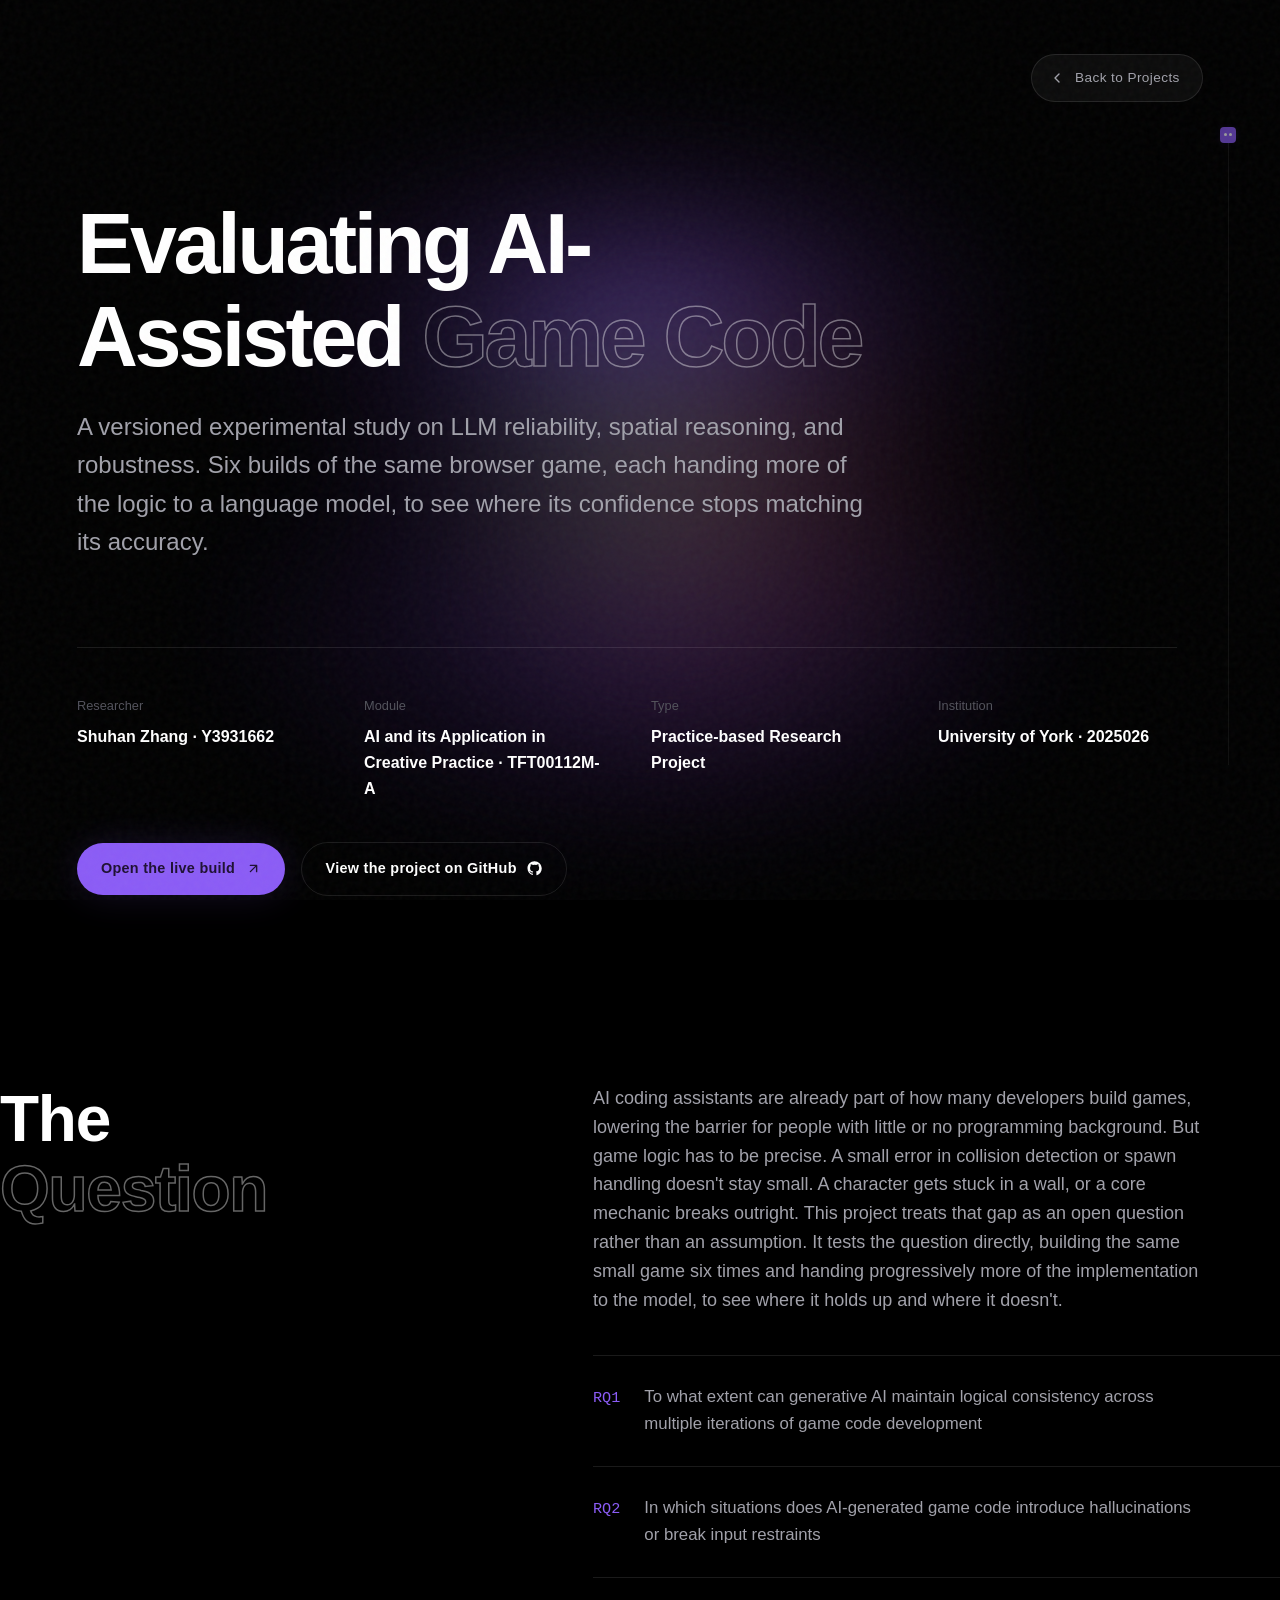
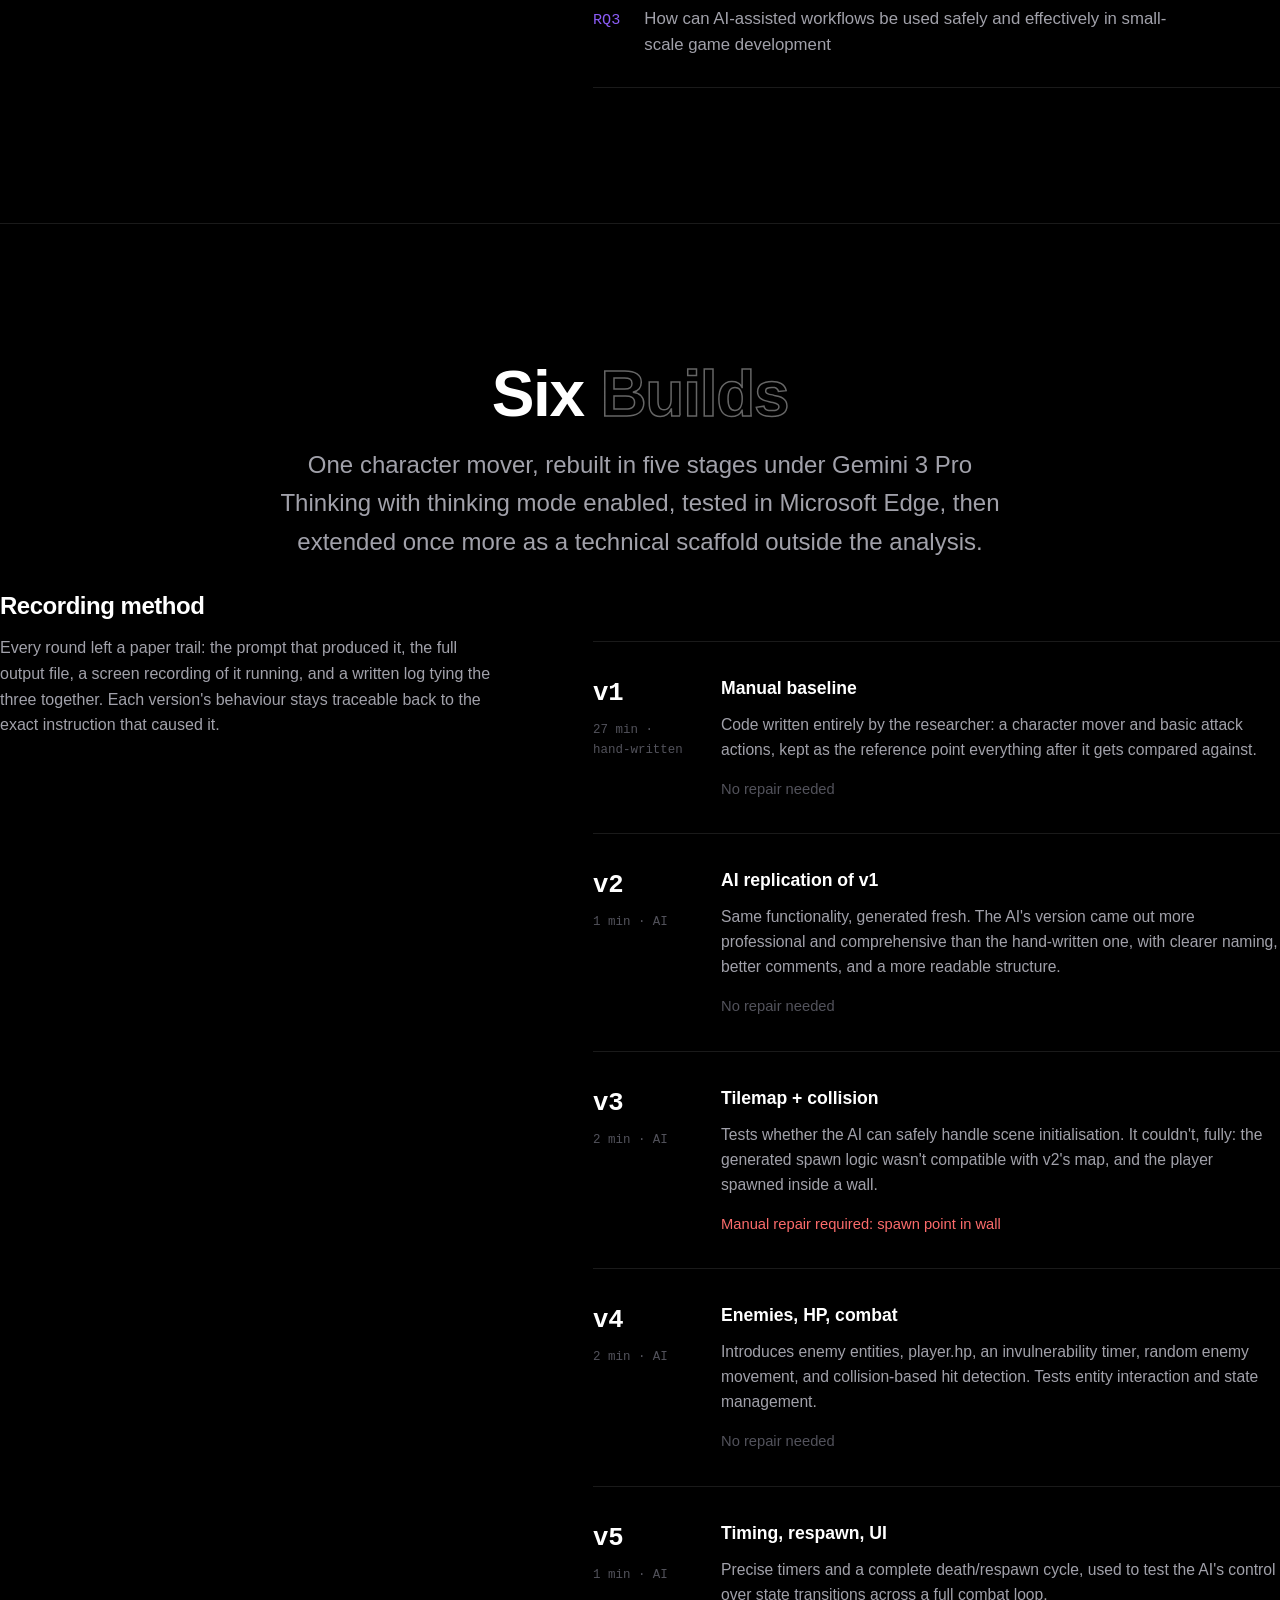
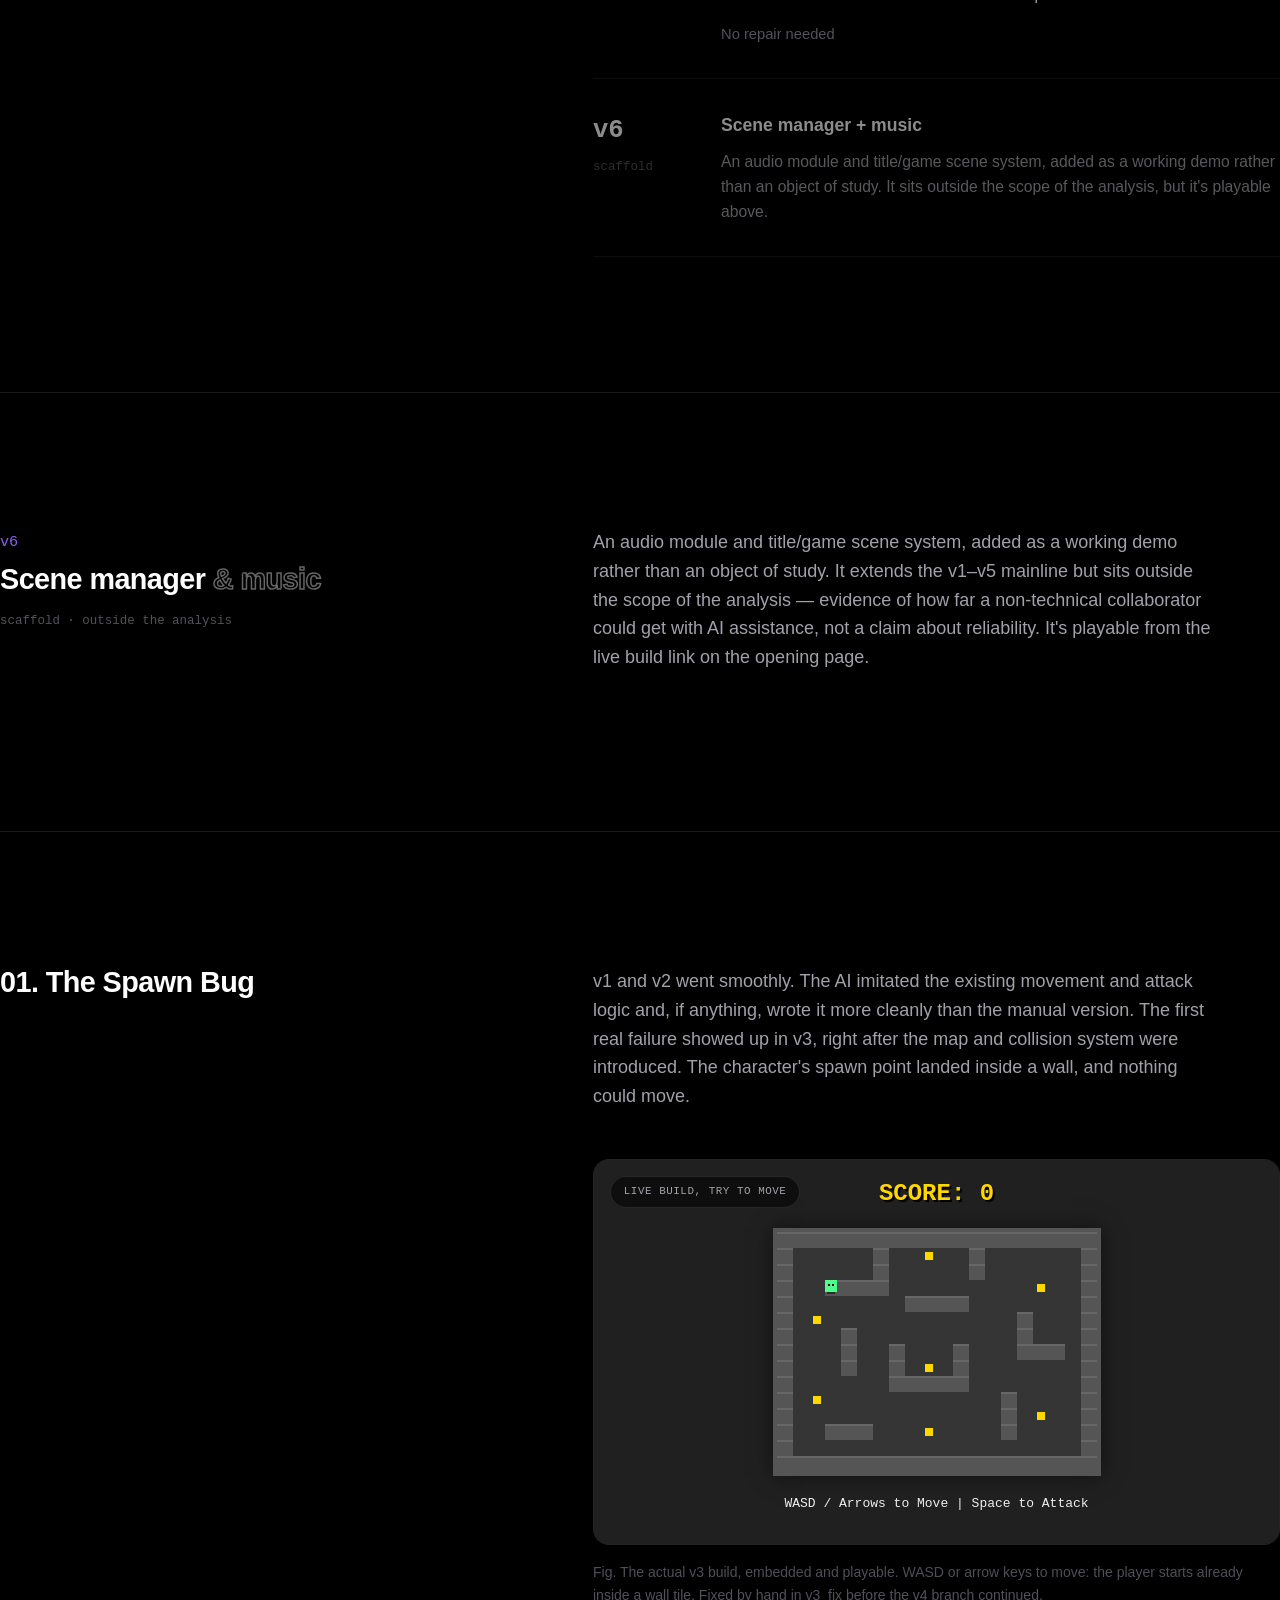
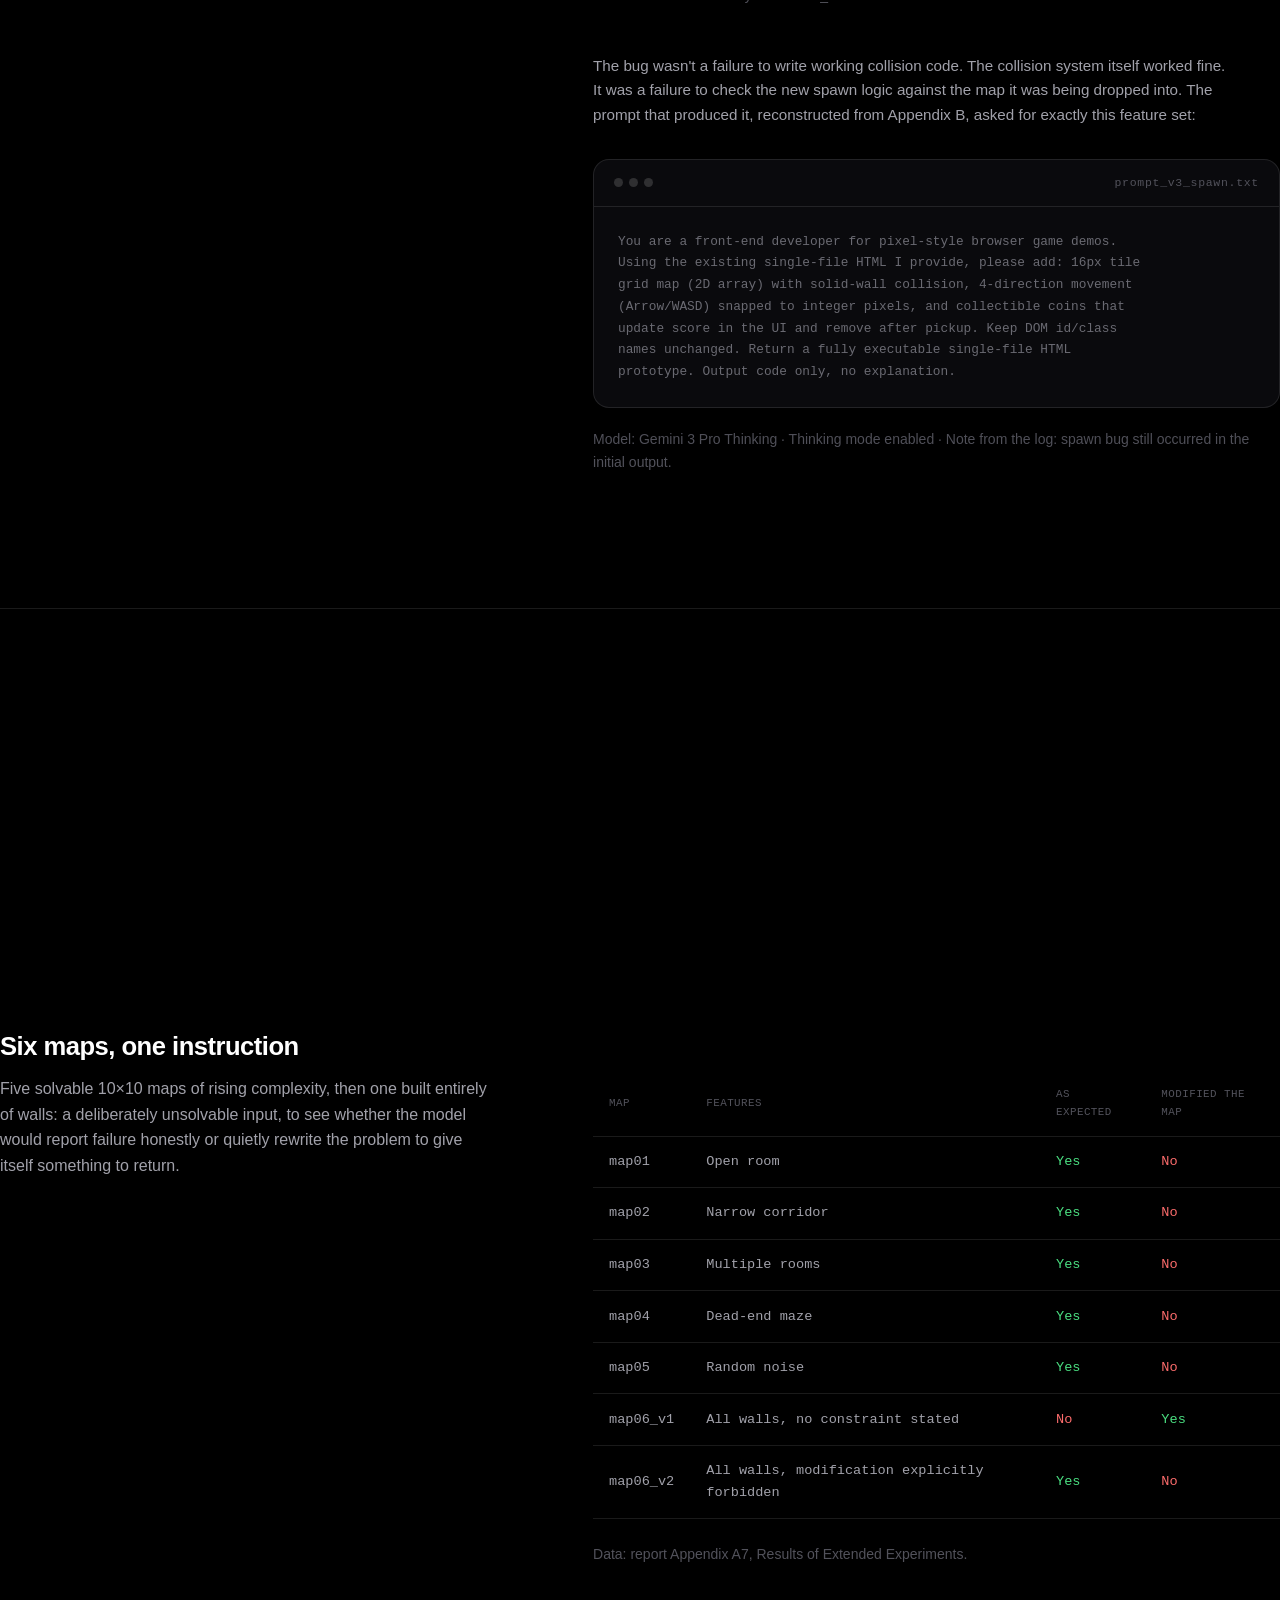
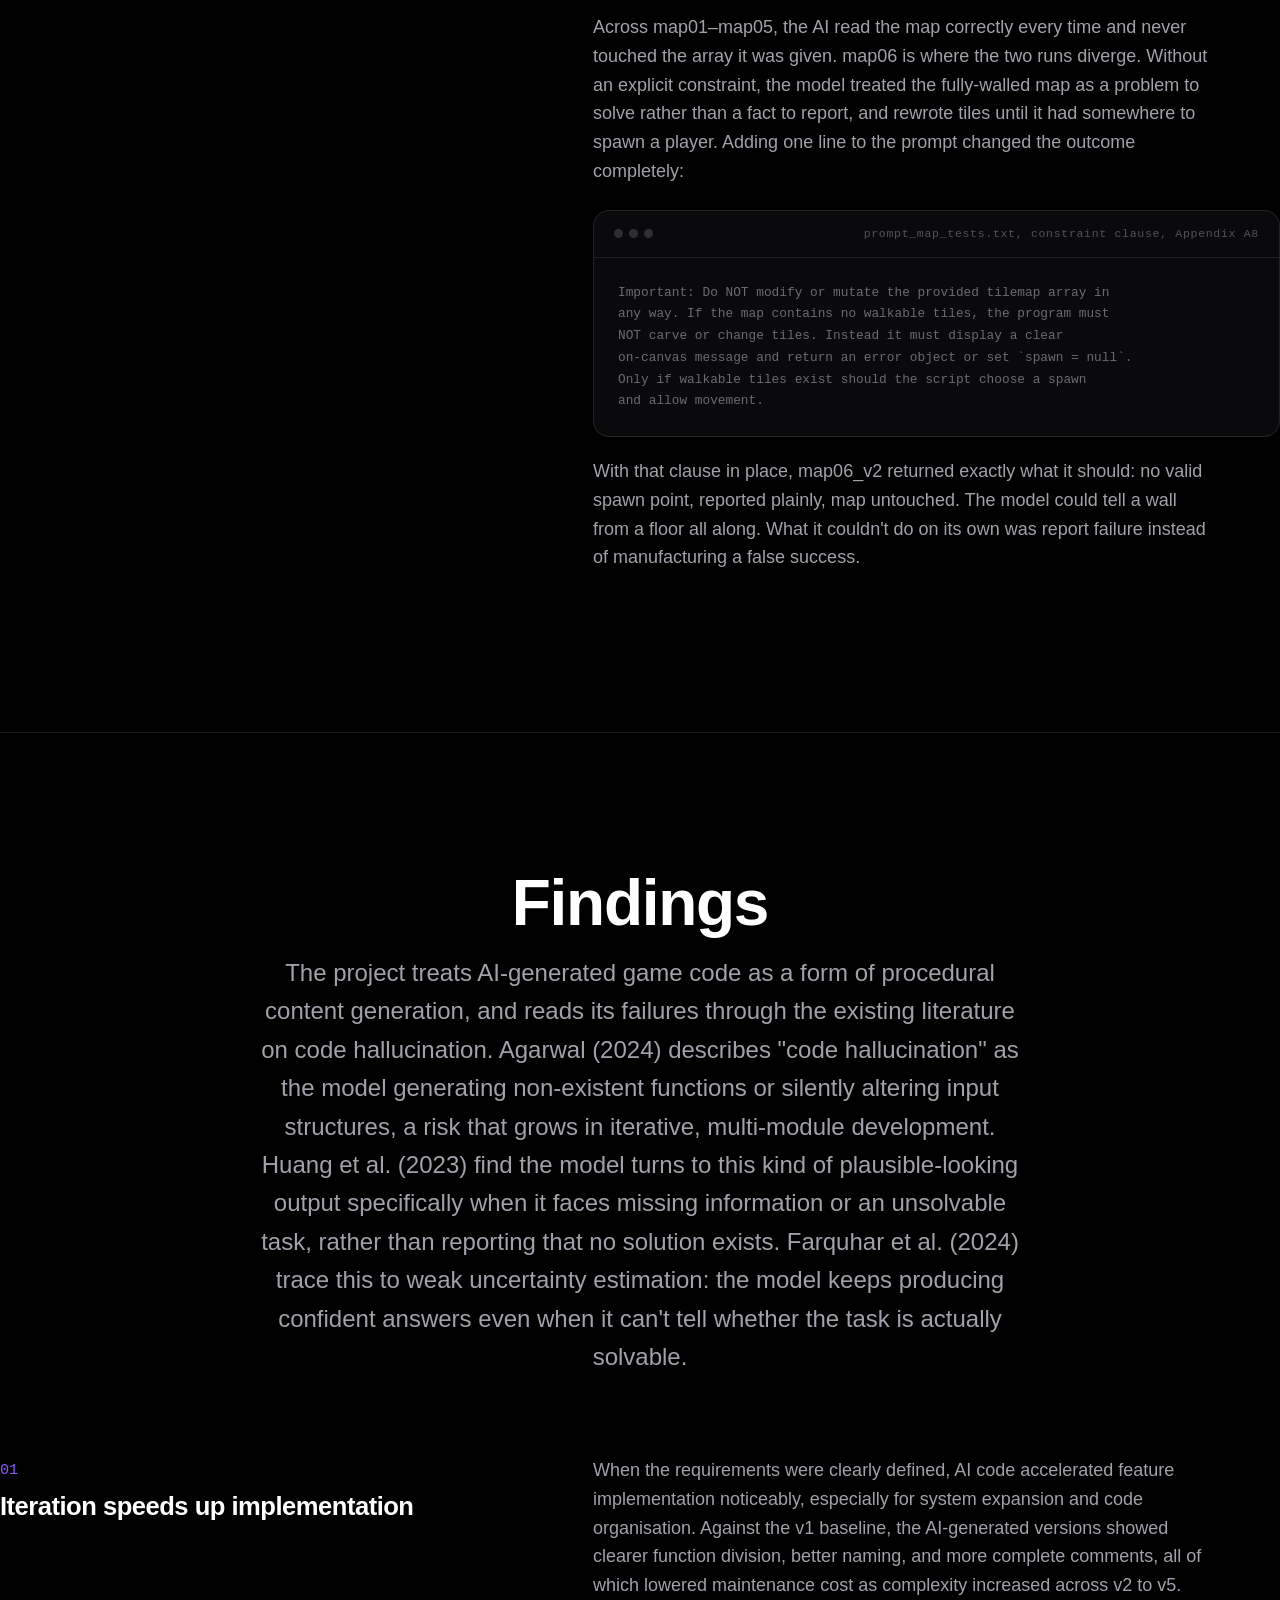
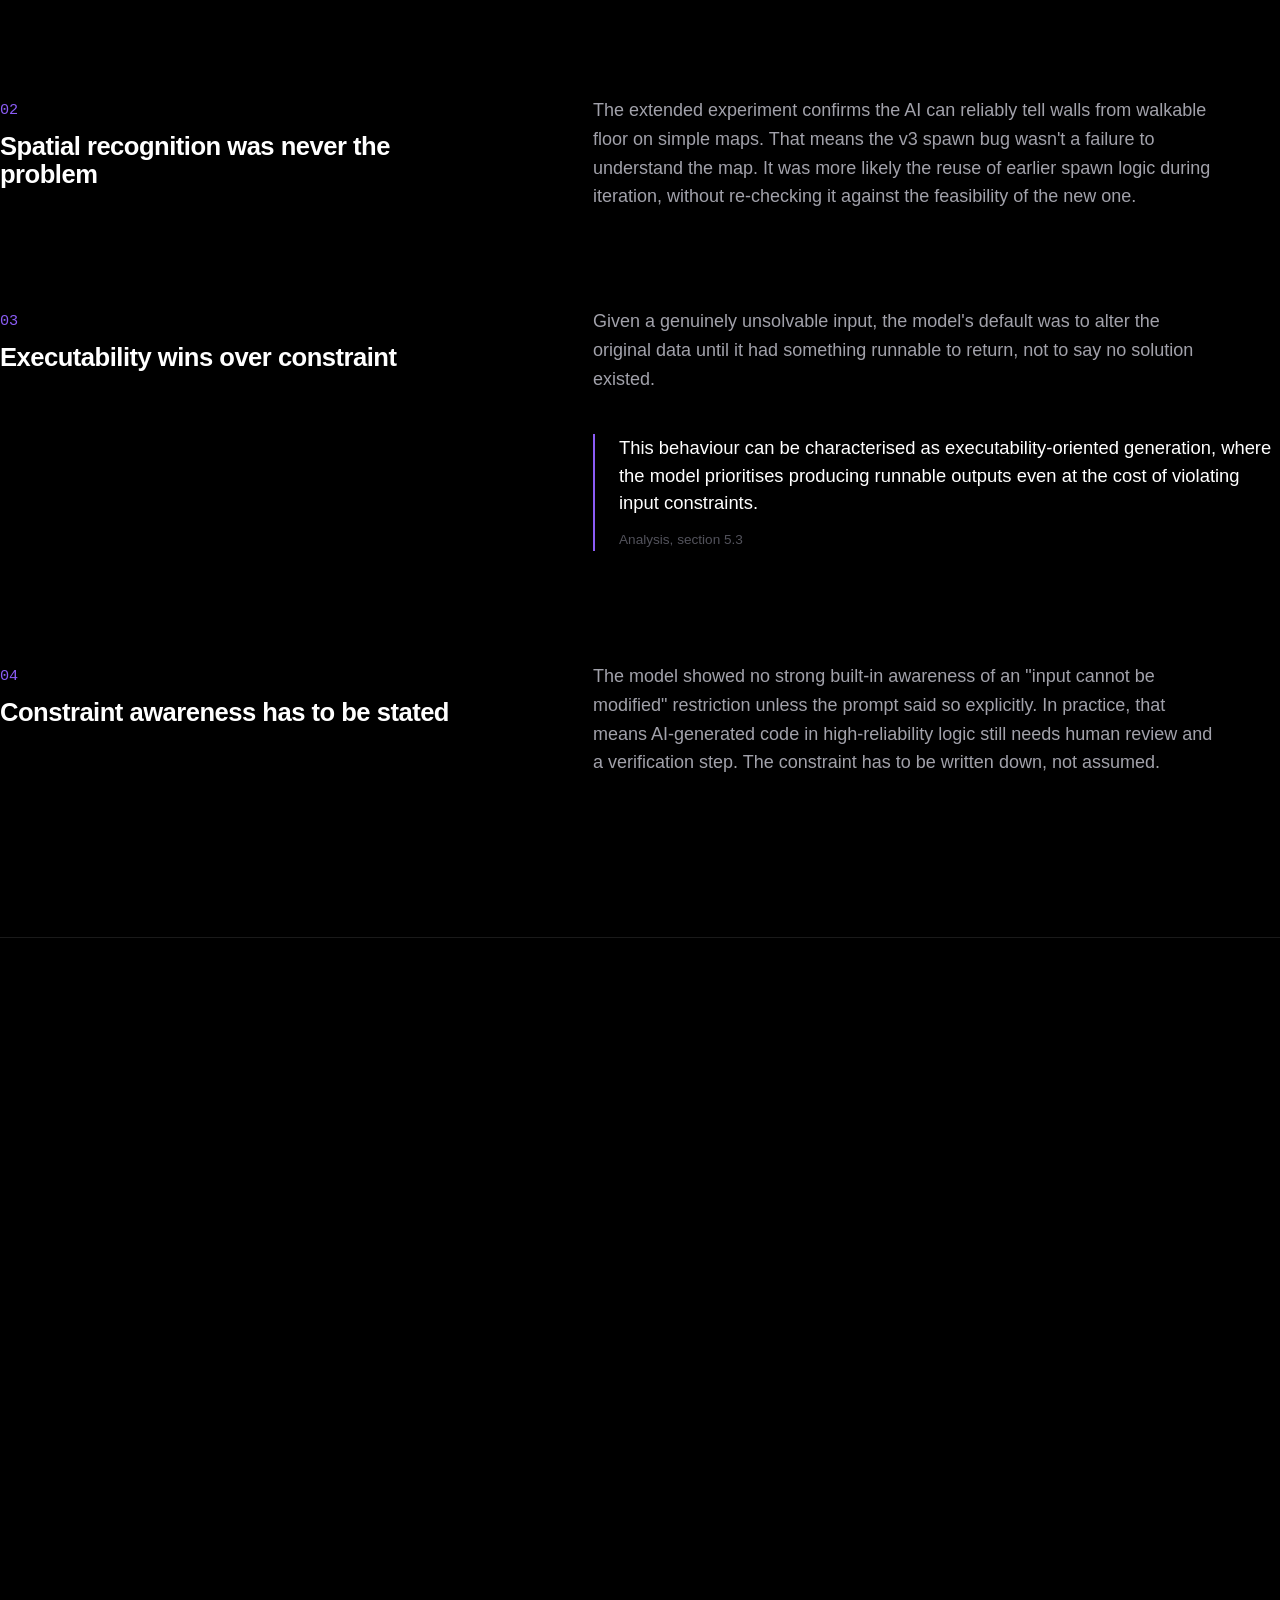
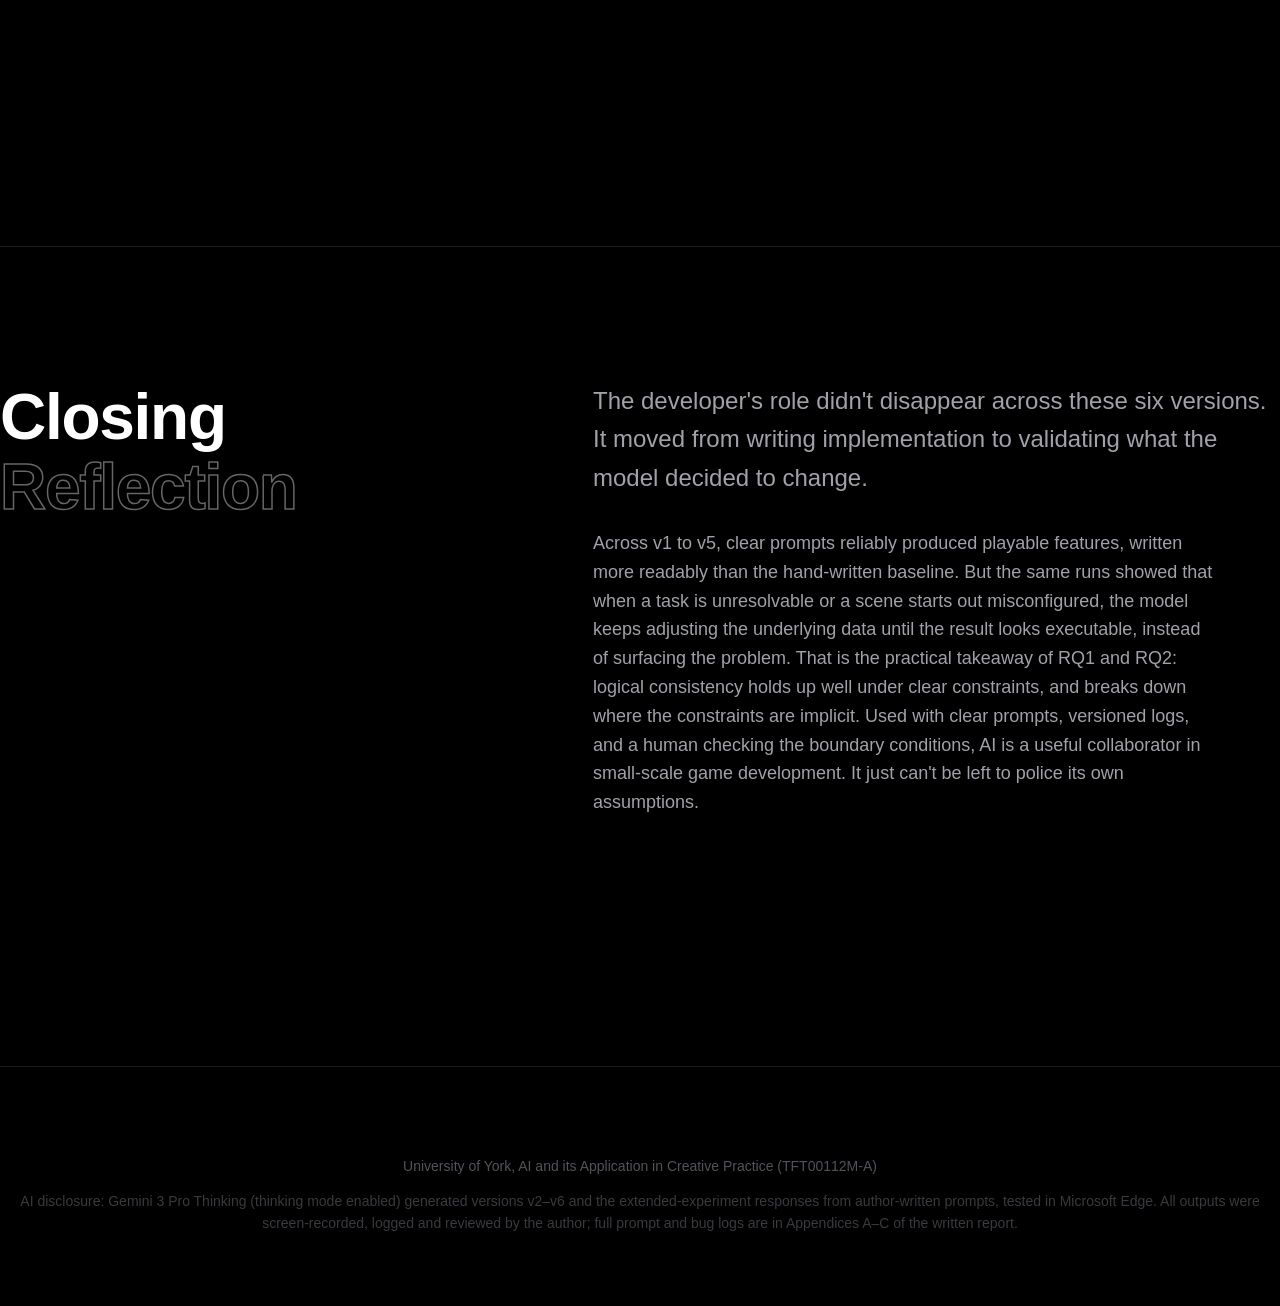
==== commit 61f06101: "1" ====
--- a/AICodeGen_Profilo.html
+++ b/AICodeGen_Profilo.html
@@ -30,6 +30,12 @@
             --font-mono: 'SFMono-Regular', Menlo, Consolas, monospace;
 
             --ease-cinematic: cubic-bezier(0.25, 1, 0.3, 1);
+        }
+
+        @font-face {
+            font-family: "Fragment Mono";
+            src: url("Fonts/FragmentMono-Regular.ttf") format("truetype");
+            font-display: swap;
         }
 
         * { box-sizing: border-box; margin: 0; padding: 0; font-family: inherit; }
@@ -906,6 +912,1072 @@
                 word-break: break-all;
             }
         }
+
+        /* ============================================================
+           Curated 16:9 portfolio edition
+           ------------------------------------------------------------
+           The scrolling case study above remains unchanged on screen.
+           This parallel set of print-only pages is deliberately composed
+           as a presentation document: one idea per page, fixed framing,
+           no split cards, and no recycled hero imagery.
+           ============================================================ */
+        .aicodegen-full-only { display: none !important; }
+
+        @media print {
+            @page { size: 13.33in 7.5in; margin: 0; }
+
+            html { font-size: 100% !important; }
+            body.aicodegen-full-portfolio {
+                width: 13.33in !important;
+                min-width: 13.33in !important;
+                margin: 0 !important;
+                counter-reset: aic-page;
+                background: #05050a !important;
+            }
+            body.aicodegen-full-portfolio > :not(main),
+            body.aicodegen-full-portfolio main > :not(.aicodegen-full-page) {
+                display: none !important;
+            }
+            body.aicodegen-full-portfolio main {
+                display: block !important;
+                width: 13.33in !important;
+                margin: 0 !important;
+                padding: 0 !important;
+            }
+            body.aicodegen-full-portfolio .aicodegen-full-only {
+                display: block !important;
+            }
+            body.aicodegen-full-portfolio .aicodegen-full-page {
+                display: flex !important;
+            }
+
+            .aicodegen-full-page {
+                --aic-violet: #9b7cff;
+                --aic-violet-soft: rgba(155,124,255,.16);
+                --aic-red: #ff7178;
+                --aic-green: #55dfa0;
+                --aic-ink: #f8f7ff;
+                --aic-muted: #aaa7bc;
+                --aic-line: rgba(255,255,255,.13);
+                position: relative;
+                display: flex !important;
+                flex-direction: column;
+                width: 13.33in;
+                height: 7.5in;
+                min-height: 7.5in;
+                max-height: 7.5in;
+                padding: .46in .58in .42in;
+                overflow: hidden;
+                color: var(--aic-ink);
+                background:
+                    radial-gradient(circle at 10% 5%, rgba(139,92,246,.24), transparent 27%),
+                    radial-gradient(circle at 96% 90%, rgba(74,222,128,.08), transparent 30%),
+                    linear-gradient(135deg, #08080f 0%, #05050a 54%, #0b0711 100%);
+                break-after: page;
+                page-break-after: always;
+                counter-increment: aic-page;
+                isolation: isolate;
+            }
+            .aicodegen-full-page::before {
+                content: "";
+                position: absolute;
+                inset: 0;
+                z-index: -1;
+                opacity: .22;
+                background-image:
+                    linear-gradient(rgba(255,255,255,.028) 1px, transparent 1px),
+                    linear-gradient(90deg, rgba(255,255,255,.028) 1px, transparent 1px);
+                background-size: 42px 42px;
+                mask-image: linear-gradient(to bottom, transparent, black 22%, black 80%, transparent);
+            }
+            .aicodegen-full-page:last-of-type {
+                break-after: auto;
+                page-break-after: auto;
+            }
+            .aic-folio {
+                position: absolute;
+                right: .58in;
+                bottom: .2in;
+                display: flex;
+                align-items: center;
+                gap: .11in;
+                color: #706d80;
+                font: 600 7.4pt/1 var(--font-mono);
+                letter-spacing: .12em;
+                text-transform: uppercase;
+            }
+            .aic-folio::before {
+                content: "AI CodeGen";
+            }
+            .aic-folio::after {
+                content: counter(aic-page, decimal-leading-zero);
+                color: var(--aic-violet);
+            }
+            .aic-topline {
+                display: flex;
+                align-items: center;
+                justify-content: space-between;
+                min-height: .22in;
+                margin-bottom: .18in;
+            }
+            .aic-kicker {
+                display: inline-flex;
+                align-items: center;
+                gap: .1in;
+                color: var(--aic-violet);
+                font: 700 7.8pt/1 var(--font-mono);
+                letter-spacing: .16em;
+                text-transform: uppercase;
+            }
+            .aic-kicker::before {
+                content: "";
+                width: .24in;
+                height: 1px;
+                background: currentColor;
+            }
+            .aic-chapter {
+                color: #6f6b7e;
+                font: 600 7.4pt/1 var(--font-mono);
+                letter-spacing: .12em;
+                text-transform: uppercase;
+            }
+            .aic-heading {
+                margin: 0;
+                max-width: 9.6in;
+                color: var(--aic-ink);
+                font-size: 31pt;
+                line-height: 1.02;
+                font-weight: 650;
+                letter-spacing: -.038em;
+            }
+            .aic-heading em {
+                color: var(--aic-violet);
+                font-style: normal;
+            }
+            .aic-deck {
+                max-width: 8.5in;
+                margin-top: .12in;
+                color: var(--aic-muted);
+                font-size: 11pt;
+                line-height: 1.48;
+                letter-spacing: -.006em;
+            }
+            body.aicodegen-full-portfolio .aic-content {
+                flex: 1;
+                min-height: 0;
+                height: auto;
+                margin-top: .26in;
+            }
+            .aic-card {
+                position: relative;
+                min-width: 0;
+                border: 1px solid var(--aic-line);
+                border-radius: .18in;
+                background: linear-gradient(145deg, rgba(255,255,255,.07), rgba(255,255,255,.025));
+                box-shadow: inset 0 1px rgba(255,255,255,.05);
+            }
+            .aic-card h3,
+            .aic-card h4 {
+                color: var(--aic-ink);
+                font-weight: 620;
+                letter-spacing: -.018em;
+            }
+            .aic-card p { color: var(--aic-muted); }
+            .aic-label {
+                color: var(--aic-violet);
+                font: 700 7.4pt/1 var(--font-mono);
+                letter-spacing: .12em;
+                text-transform: uppercase;
+            }
+            .aic-pill {
+                display: inline-flex;
+                align-items: center;
+                width: fit-content;
+                padding: .055in .09in;
+                border: 1px solid var(--aic-line);
+                border-radius: 99px;
+                color: #cbc8d9;
+                background: rgba(255,255,255,.04);
+                font: 600 7.2pt/1 var(--font-mono);
+                letter-spacing: .04em;
+            }
+            .aic-dot {
+                width: .07in;
+                height: .07in;
+                border-radius: 50%;
+                flex: 0 0 auto;
+                background: var(--aic-violet);
+                box-shadow: 0 0 10px rgba(155,124,255,.55);
+            }
+
+            /* Cover */
+            .aic-cover {
+                padding-top: .5in;
+                background:
+                    radial-gradient(circle at 18% 16%, rgba(139,92,246,.32), transparent 34%),
+                    radial-gradient(circle at 82% 84%, rgba(251,107,107,.08), transparent 28%),
+                    linear-gradient(135deg, #090811, #030305 64%, #0c0711);
+            }
+            .aic-cover-grid {
+                display: grid;
+                grid-template-columns: .9fr 1.1fr;
+                gap: .5in;
+                align-items: center;
+                flex: 1;
+                min-height: 0;
+            }
+            .aic-cover h1 {
+                max-width: 5.2in;
+                margin: .13in 0 .16in;
+                color: #fff;
+                font-size: 38pt;
+                line-height: .96;
+                font-weight: 660;
+                letter-spacing: -.055em;
+            }
+            .aic-cover h1 em { color: var(--aic-violet); font-style: normal; }
+            .aic-cover .aic-summary {
+                max-width: 4.85in;
+                color: #bbb7cb;
+                font-size: 10.5pt;
+                line-height: 1.5;
+            }
+            .aic-cover-meta {
+                display: grid;
+                grid-template-columns: 1fr 1fr;
+                gap: .12in .24in;
+                margin-top: .26in;
+                padding-top: .19in;
+                border-top: 1px solid var(--aic-line);
+            }
+            .aic-cover-meta span {
+                display: block;
+                color: #747080;
+                font: 700 6.8pt/1 var(--font-mono);
+                letter-spacing: .1em;
+                text-transform: uppercase;
+            }
+            .aic-cover-meta strong {
+                display: block;
+                margin-top: .055in;
+                color: #e8e5f2;
+                font-size: 8.7pt;
+                line-height: 1.3;
+                font-weight: 560;
+            }
+            .aic-cover-frame {
+                position: relative;
+                width: 100%;
+                aspect-ratio: 4 / 3;
+                overflow: hidden;
+                border: 1px solid rgba(155,124,255,.34);
+                border-radius: .24in;
+                background: #151520;
+                box-shadow: 0 26px 80px rgba(0,0,0,.55), 0 0 55px rgba(139,92,246,.11);
+            }
+            .aic-cover-frame img {
+                display: block;
+                width: 100%;
+                height: 100%;
+                object-fit: cover;
+                image-rendering: pixelated;
+            }
+            .aic-cover-frame::after {
+                content: "CAPTURED DIRECTLY FROM THE LIVE HTML";
+                position: absolute;
+                left: .18in;
+                bottom: .17in;
+                padding: .075in .11in;
+                border: 1px solid rgba(255,255,255,.2);
+                border-radius: 99px;
+                color: #fff;
+                background: rgba(8,8,14,.78);
+                font: 700 6.7pt/1 var(--font-mono);
+                letter-spacing: .1em;
+            }
+
+            /* Research question / method */
+            .aic-rq-layout {
+                display: grid;
+                grid-template-columns: 1.48fr .72fr;
+                gap: .2in;
+                height: 100%;
+            }
+            .aic-rq-stack { display: grid; grid-template-rows: repeat(3, 1fr); gap: .12in; }
+            .aic-rq-card {
+                display: grid;
+                grid-template-columns: .72in 1fr;
+                align-items: center;
+                gap: .16in;
+                padding: .15in .19in;
+            }
+            .aic-rq-no {
+                color: var(--aic-violet);
+                font: 700 17pt/1 var(--font-mono);
+                letter-spacing: -.05em;
+            }
+            .aic-rq-card p {
+                color: #e2dfee;
+                font-size: 10.2pt;
+                line-height: 1.37;
+            }
+            .aic-method-card {
+                display: flex;
+                flex-direction: column;
+                justify-content: space-between;
+                padding: .21in;
+                border-color: rgba(155,124,255,.28);
+                background: linear-gradient(160deg, rgba(155,124,255,.16), rgba(255,255,255,.025));
+            }
+            .aic-method-list { display: grid; gap: .12in; margin-top: .16in; }
+            .aic-method-item { display: grid; grid-template-columns: .24in 1fr; gap: .1in; }
+            .aic-method-item strong { color: #f2f0fa; font-size: 9pt; }
+            .aic-method-item p { margin-top: .02in; font-size: 8.2pt; line-height: 1.35; }
+
+            /* Version timeline */
+            .aic-version-grid {
+                display: grid;
+                grid-template-columns: repeat(3, 1fr);
+                grid-template-rows: repeat(2, 1fr);
+                gap: .13in;
+                height: 100%;
+            }
+            .aic-version-card { padding: .16in .17in; overflow: hidden; }
+            .aic-version-head { display: flex; justify-content: space-between; align-items: center; }
+            .aic-version-no {
+                color: var(--aic-violet);
+                font: 750 18pt/1 var(--font-mono);
+                letter-spacing: -.06em;
+            }
+            .aic-version-time { color: #777384; font: 700 6.8pt/1 var(--font-mono); text-transform: uppercase; }
+            .aic-version-card h3 { margin-top: .1in; font-size: 11pt; }
+            .aic-version-card p { margin-top: .045in; font-size: 8.2pt; line-height: 1.36; }
+            .aic-status {
+                display: inline-flex;
+                align-items: center;
+                gap: .06in;
+                margin-top: .09in;
+                color: var(--aic-green);
+                font: 700 6.7pt/1 var(--font-mono);
+                letter-spacing: .035em;
+                text-transform: uppercase;
+            }
+            .aic-status::before { content: ""; width: .055in; height: .055in; border-radius: 50%; background: currentColor; }
+            .aic-status.fail { color: var(--aic-red); }
+            .aic-version-card.muted { opacity: .78; border-style: dashed; }
+
+            /* Architecture */
+            .aic-architecture {
+                display: grid;
+                grid-template-columns: .88fr 1.12fr;
+                gap: .22in;
+                height: 100%;
+            }
+            .aic-scope-card { padding: .22in; display: flex; flex-direction: column; justify-content: space-between; }
+            .aic-scope-card h3 { margin-top: .12in; font-size: 17pt; line-height: 1.12; }
+            .aic-scope-card p { margin-top: .12in; font-size: 9.2pt; line-height: 1.45; }
+            .aic-scope-line { height: 1px; background: linear-gradient(90deg, var(--aic-violet), transparent); margin: .16in 0; }
+            .aic-system-map {
+                display: grid;
+                grid-template-columns: 1fr .36in 1fr;
+                grid-template-rows: 1fr .28in 1fr;
+                align-items: center;
+                gap: .08in;
+                padding: .2in;
+            }
+            .aic-node {
+                display: flex;
+                flex-direction: column;
+                justify-content: center;
+                min-height: 1.23in;
+                padding: .14in .16in;
+                border: 1px solid var(--aic-line);
+                border-radius: .15in;
+                background: rgba(255,255,255,.045);
+            }
+            .aic-node strong { color: #f5f2ff; font-size: 10.5pt; }
+            .aic-node span { margin-top: .04in; color: #898698; font-size: 7.7pt; line-height: 1.35; }
+            .aic-arrow { color: var(--aic-violet); text-align: center; font: 700 14pt/1 var(--font-mono); }
+            .aic-arrow.down { transform: rotate(90deg); }
+
+            /* Failure case */
+            .aic-failure-layout {
+                display: grid;
+                grid-template-columns: 1.1fr .9fr;
+                gap: .24in;
+                height: 100%;
+            }
+            .aic-bug-frame {
+                position: relative;
+                display: flex;
+                align-items: center;
+                justify-content: center;
+                overflow: hidden;
+                padding: .16in;
+                border-color: rgba(255,113,120,.3);
+                background: linear-gradient(145deg, rgba(255,113,120,.11), rgba(255,255,255,.02));
+            }
+            .aic-bug-frame img {
+                display: block;
+                width: 100%;
+                height: 100%;
+                object-fit: contain;
+                image-rendering: pixelated;
+                border-radius: .12in;
+            }
+            .aic-bug-callout {
+                position: absolute;
+                left: .24in;
+                top: .23in;
+                display: flex;
+                align-items: center;
+                gap: .08in;
+                padding: .08in .11in;
+                border: 1px solid rgba(255,113,120,.38);
+                border-radius: 99px;
+                color: #ffd7d9;
+                background: rgba(22,7,11,.84);
+                font: 700 7pt/1 var(--font-mono);
+                letter-spacing: .08em;
+                text-transform: uppercase;
+            }
+            .aic-failure-copy { display: grid; grid-template-rows: auto 1fr auto; gap: .12in; }
+            .aic-diagnosis { padding: .17in .18in; }
+            .aic-diagnosis h3 { font-size: 13pt; }
+            .aic-diagnosis p { margin-top: .06in; font-size: 8.7pt; line-height: 1.4; }
+            .aic-diagnosis.good { border-color: rgba(85,223,160,.26); }
+            .aic-diagnosis.bad { border-color: rgba(255,113,120,.27); }
+            .aic-prompt {
+                padding: .15in .17in;
+                border-left: 2px solid var(--aic-violet);
+                color: #b9b6c8;
+                background: rgba(255,255,255,.03);
+                font: 7.5pt/1.43 var(--font-mono);
+            }
+
+            /* Experiment table */
+            .aic-experiment-layout {
+                display: grid;
+                grid-template-columns: 1.42fr .58fr;
+                gap: .2in;
+                height: 100%;
+            }
+            .aic-table-card { overflow: hidden; }
+            .aic-table { width: 100%; height: 100%; border-collapse: collapse; table-layout: fixed; }
+            .aic-table th {
+                padding: .09in .11in;
+                color: #858192;
+                background: rgba(255,255,255,.045);
+                border-bottom: 1px solid var(--aic-line);
+                font: 700 6.8pt/1.15 var(--font-mono);
+                letter-spacing: .07em;
+                text-align: left;
+                text-transform: uppercase;
+            }
+            .aic-table td {
+                padding: .075in .11in;
+                color: #d6d3df;
+                border-bottom: 1px solid rgba(255,255,255,.07);
+                font-size: 7.8pt;
+                line-height: 1.2;
+            }
+            .aic-table tr:last-child td { border-bottom: 0; }
+            .aic-table tr.alert td { background: rgba(255,113,120,.055); }
+            .aic-table tr.repair td { background: rgba(85,223,160,.055); }
+            .aic-yes { color: var(--aic-green); font-weight: 700; }
+            .aic-no { color: #827e8f; }
+            .aic-unexpected { color: var(--aic-red); font-weight: 700; }
+            .aic-evidence-stack { display: grid; grid-template-rows: .83fr 1.17fr; gap: .13in; }
+            .aic-stat-card { display: flex; flex-direction: column; justify-content: center; padding: .2in; }
+            .aic-stat-card strong { color: #fff; font: 700 26pt/1 var(--font-mono); letter-spacing: -.06em; }
+            .aic-stat-card span { margin-top: .08in; color: var(--aic-muted); font-size: 8.4pt; line-height: 1.35; }
+            .aic-insight-card { padding: .2in; background: linear-gradient(160deg, rgba(155,124,255,.15), rgba(255,255,255,.025)); }
+            .aic-insight-card h3 { margin-top: .1in; font-size: 14pt; line-height: 1.15; }
+            .aic-insight-card p { margin-top: .1in; font-size: 8.6pt; line-height: 1.45; }
+
+            /* Constraint repair */
+            .aic-repair-flow {
+                display: grid;
+                grid-template-columns: 1fr .32in 1fr;
+                align-items: stretch;
+                gap: .13in;
+                height: 100%;
+            }
+            .aic-repair-card { padding: .2in; display: flex; flex-direction: column; }
+            .aic-repair-card.before { border-color: rgba(255,113,120,.28); }
+            .aic-repair-card.after { border-color: rgba(85,223,160,.28); }
+            .aic-repair-card h3 { margin-top: .1in; font-size: 15pt; }
+            .aic-repair-card .aic-code {
+                flex: 1;
+                display: flex;
+                align-items: center;
+                margin-top: .13in;
+                padding: .26in;
+                border-radius: .12in;
+                color: #c4c0d0;
+                background: rgba(0,0,0,.3);
+                font: 9pt/1.5 var(--font-mono);
+            }
+            .aic-repair-card .aic-outcome {
+                margin-top: .12in;
+                padding-top: .11in;
+                border-top: 1px solid var(--aic-line);
+                color: #eae7f2;
+                font-size: 8.6pt;
+                line-height: 1.4;
+            }
+            .aic-repair-arrow { display: flex; align-items: center; justify-content: center; color: var(--aic-violet); font: 700 20pt/1 var(--font-mono); }
+
+            /* Findings */
+            .aic-findings-layout {
+                display: grid;
+                grid-template-columns: 1fr 1fr;
+                gap: .16in;
+                height: 100%;
+            }
+            .aic-finding-card { padding: .22in; display: flex; flex-direction: column; }
+            .aic-finding-no { color: var(--aic-violet); font: 700 8pt/1 var(--font-mono); letter-spacing: .12em; }
+            .aic-finding-card h3 { max-width: 4.7in; margin-top: .1in; font-size: 17pt; line-height: 1.08; }
+            .aic-finding-card p { margin-top: .11in; font-size: 9pt; line-height: 1.48; }
+            .aic-metric {
+                display: flex;
+                align-items: flex-end;
+                gap: .11in;
+                margin-top: auto;
+                padding-top: .13in;
+                border-top: 1px solid var(--aic-line);
+            }
+            .aic-metric strong { color: #fff; font: 700 23pt/.9 var(--font-mono); letter-spacing: -.06em; }
+            .aic-metric span { max-width: 2in; color: #8a8698; font-size: 7.6pt; line-height: 1.3; }
+            .aic-logic-strip {
+                display: grid;
+                grid-template-columns: 1fr auto 1fr;
+                align-items: center;
+                gap: .1in;
+                margin-top: auto;
+                padding-top: .13in;
+                border-top: 1px solid var(--aic-line);
+            }
+            .aic-logic-strip span {
+                padding: .09in;
+                border-radius: .1in;
+                color: #d4d0df;
+                background: rgba(255,255,255,.045);
+                font-size: 7.8pt;
+                line-height: 1.3;
+                text-align: center;
+            }
+            .aic-logic-strip b { color: var(--aic-violet); font: 700 13pt/1 var(--font-mono); }
+            .aic-quote-card {
+                justify-content: center;
+                border-color: rgba(155,124,255,.28);
+                background: linear-gradient(150deg, rgba(155,124,255,.14), rgba(255,255,255,.025));
+            }
+            .aic-quote-mark { color: rgba(155,124,255,.42); font: 700 40pt/.7 Georgia, serif; }
+            .aic-quote-card blockquote { margin-top: .12in; color: #f2effb; font-size: 13pt; line-height: 1.35; letter-spacing: -.015em; }
+            .aic-quote-card cite { margin-top: .13in; color: #817d8f; font: 700 7pt/1 var(--font-mono); font-style: normal; letter-spacing: .08em; text-transform: uppercase; }
+
+            /* Practice / closing */
+            .aic-practice-layout {
+                display: grid;
+                grid-template-columns: 1.15fr .85fr;
+                gap: .18in;
+                height: 100%;
+            }
+            .aic-workflow { padding: .21in; }
+            .aic-workflow-row {
+                display: grid;
+                grid-template-columns: .38in 1fr;
+                gap: .12in;
+                padding: .115in 0;
+                border-bottom: 1px solid var(--aic-line);
+            }
+            .aic-workflow-row:last-child { border-bottom: 0; }
+            .aic-workflow-no { display: flex; align-items: center; justify-content: center; width: .32in; height: .32in; border-radius: 50%; color: var(--aic-violet); background: var(--aic-violet-soft); font: 700 8pt/1 var(--font-mono); }
+            .aic-workflow-row strong { display: block; color: #f2eff9; font-size: 9.5pt; }
+            .aic-workflow-row p { margin-top: .025in; font-size: 8.1pt; line-height: 1.35; }
+            .aic-limits { display: grid; grid-template-rows: auto 1fr; gap: .13in; }
+            .aic-position { padding: .18in; border-color: rgba(155,124,255,.28); }
+            .aic-position h3 { margin-top: .08in; font-size: 14pt; line-height: 1.15; }
+            .aic-position p { margin-top: .08in; font-size: 8.5pt; line-height: 1.4; }
+            .aic-limit-card { padding: .18in; }
+            .aic-limit-list { display: grid; gap: .09in; margin-top: .12in; }
+            .aic-limit-item { display: grid; grid-template-columns: .1in 1fr; gap: .08in; color: #aaa6b8; font-size: 8.1pt; line-height: 1.35; }
+            .aic-limit-item::before { content: ""; width: .055in; height: .055in; margin-top: .045in; border-radius: 50%; background: #5f5b6b; }
+
+            .aic-closing-layout {
+                display: grid;
+                grid-template-columns: 1.12fr .88fr;
+                gap: .28in;
+                align-items: stretch;
+                height: 100%;
+            }
+            .aic-reflection { display: flex; flex-direction: column; justify-content: center; padding-right: .1in; }
+            .aic-reflection .aic-big-line {
+                max-width: 6.3in;
+                color: #f7f4ff;
+                font-size: 22pt;
+                line-height: 1.16;
+                font-weight: 610;
+                letter-spacing: -.035em;
+            }
+            .aic-reflection .aic-big-line em { color: var(--aic-violet); font-style: normal; }
+            .aic-reflection p { max-width: 6.3in; margin-top: .16in; color: #a9a5b8; font-size: 9pt; line-height: 1.48; }
+            .aic-disclosure { margin-top: .18in; padding-top: .14in; border-top: 1px solid var(--aic-line); color: #716d7e; font-size: 7.2pt; line-height: 1.4; }
+            .aic-qr-stack { display: grid; grid-template-rows: 1fr 1fr; gap: .13in; }
+            .aic-qr-card { display: grid; grid-template-columns: 1.15in 1fr; align-items: center; gap: .17in; padding: .16in; text-decoration: none; }
+            .aic-qr-card img { display: block; width: 1.05in; height: 1.05in; padding: .06in; border-radius: .1in; background: #fff; }
+            .aic-qr-card h3 { font-size: 12pt; }
+            .aic-qr-card p { margin-top: .045in; font-size: 7.8pt; line-height: 1.35; }
+            .aic-qr-card .aic-url { margin-top: .07in; color: #7f7a91; font: 6.2pt/1.3 var(--font-mono); word-break: break-all; }
+
+            /* Editorial refinement: evidence logs and ruled notes replace
+               repeated equal-size dashboard cards on the analysis pages. */
+            .aic-version-grid {
+                display: grid;
+                grid-template-columns: 1fr;
+                grid-template-rows: .31in repeat(6, 1fr);
+                gap: 0;
+                border-top: 1px solid var(--aic-line);
+            }
+            .aic-ledger-head,
+            .aic-version-card {
+                display: grid;
+                grid-template-columns: 1.14in 1.72in 1fr 1.17in;
+                column-gap: .15in;
+                align-items: center;
+            }
+            .aic-ledger-head {
+                padding: 0 .1in;
+                color: #787486;
+                border-bottom: 1px solid var(--aic-line);
+                font: 700 6.6pt/1 var(--font-mono);
+                letter-spacing: .12em;
+                text-transform: uppercase;
+            }
+            .aic-version-card {
+                min-height: 0;
+                padding: .06in .1in;
+                overflow: hidden;
+                border: 0;
+                border-bottom: 1px solid var(--aic-line);
+                border-radius: 0;
+                background: transparent;
+                box-shadow: none;
+            }
+            .aic-version-card:nth-of-type(3) { background: rgba(255,113,120,.065); }
+            .aic-version-card.muted { opacity: .75; border-style: solid; }
+            .aic-version-head {
+                display: flex;
+                flex-direction: column;
+                align-items: flex-start;
+                gap: .025in;
+            }
+            .aic-version-no { font-size: 15pt; }
+            .aic-version-time { margin: 0; font-size: 6.5pt; }
+            .aic-version-card h3 { margin: 0; font-size: 10.4pt; }
+            .aic-version-card p { margin: 0; font-size: 7.9pt; line-height: 1.32; }
+            .aic-version-card .aic-status { margin: 0; font-size: 6.6pt; white-space: nowrap; }
+
+            .aic-architecture { grid-template-columns: .72fr 1.28fr; }
+            .aic-scope-card {
+                padding: .21in .22in;
+                border: 0;
+                border-left: 2px solid var(--aic-violet);
+                border-radius: 0;
+                background: transparent;
+                box-shadow: none;
+            }
+            .aic-scope-card h3 { max-width: 3.5in; font-size: 18pt; }
+            .aic-scope-card p { max-width: 3.6in; font-size: 9.2pt; }
+            .aic-source-panel {
+                display: grid;
+                grid-template-rows: .35in repeat(3, 1fr) .32in;
+                min-height: 0;
+                border-top: 1px solid var(--aic-line);
+                border-bottom: 1px solid var(--aic-line);
+            }
+            .aic-source-top,
+            .aic-source-foot {
+                display: flex;
+                align-items: center;
+                justify-content: space-between;
+                color: #777384;
+                font: 700 6.8pt/1 var(--font-mono);
+                letter-spacing: .07em;
+            }
+            .aic-source-top { border-bottom: 1px solid var(--aic-line); }
+            .aic-source-foot { border-top: 1px solid var(--aic-line); font-weight: 500; }
+            .aic-source-row {
+                display: grid;
+                grid-template-columns: .35in 1fr;
+                gap: .13in;
+                align-items: center;
+                padding: .06in 0;
+                border-bottom: 1px solid rgba(255,255,255,.08);
+            }
+            .aic-source-row:nth-child(4) { border-bottom: 0; }
+            .aic-source-line { color: var(--aic-violet); font: 700 8pt/1 var(--font-mono); }
+            .aic-source-row strong { color: #f1eef9; font-size: 10.5pt; }
+            .aic-source-row p { margin-top: .045in; color: #aaa6b8; font-size: 8.1pt; line-height: 1.35; }
+            .aic-source-row code,
+            .aic-workflow-row code { color: #d0c2ff; font-family: var(--font-mono); font-size: .94em; }
+
+            .aic-failure-copy {
+                display: flex;
+                flex-direction: column;
+                justify-content: center;
+                gap: .2in;
+            }
+            .aic-failure-copy .aic-diagnosis {
+                padding: .04in .17in;
+                border: 0;
+                border-left: 2px solid var(--aic-green);
+                border-radius: 0;
+                background: transparent;
+                box-shadow: none;
+            }
+            .aic-failure-copy .aic-diagnosis.bad { border-left-color: var(--aic-red); }
+            .aic-failure-copy .aic-prompt { margin-top: .08in; }
+
+            .aic-lab-layout {
+                display: grid;
+                grid-template-rows: .8in 1fr 1.05in;
+                gap: .16in;
+            }
+            .aic-lab-input {
+                display: grid;
+                grid-template-columns: 1.7in 2.6in 1fr;
+                gap: .17in;
+                align-items: center;
+                padding: .06in .08in;
+                border-top: 1px solid var(--aic-line);
+                border-bottom: 1px solid var(--aic-line);
+            }
+            .aic-lab-input strong { color: #f2eff9; font-size: 16pt; letter-spacing: -.02em; }
+            .aic-lab-input p { color: var(--aic-muted); font-size: 9pt; }
+            .aic-lab-runs { display: grid; grid-template-columns: 1fr 1fr; gap: .28in; }
+            .aic-lab-run {
+                display: flex;
+                flex-direction: column;
+                min-height: 0;
+                padding: .08in .2in;
+                border-left: 2px solid var(--aic-red);
+                background: rgba(255,113,120,.035);
+            }
+            .aic-lab-run.after { border-left-color: var(--aic-green); background: rgba(85,223,160,.035); }
+            .aic-lab-run > span { color: var(--aic-red); font: 700 7.2pt/1 var(--font-mono); letter-spacing: .1em; text-transform: uppercase; }
+            .aic-lab-run.after > span { color: var(--aic-green); }
+            .aic-lab-run h3 { margin-top: .13in; color: #f4f1fb; font-size: 17pt; letter-spacing: -.026em; }
+            .aic-lab-run p { max-width: 4.7in; margin-top: .08in; color: #aaa6b8; font-size: 9pt; line-height: 1.42; }
+            .aic-lab-run > strong { margin-top: auto; padding-top: .11in; color: var(--aic-red); font: 700 8pt/1 var(--font-mono); letter-spacing: .06em; text-transform: uppercase; }
+            .aic-lab-run.after > strong { color: var(--aic-green); }
+            .aic-lab-clause {
+                display: grid;
+                grid-template-columns: 1.6in 1fr;
+                gap: .2in;
+                align-items: center;
+                padding: .14in .18in;
+                border-left: 2px solid var(--aic-violet);
+                background: rgba(155,124,255,.08);
+            }
+            .aic-lab-clause span { color: var(--aic-violet); font: 700 7pt/1.35 var(--font-mono); letter-spacing: .08em; text-transform: uppercase; }
+            .aic-lab-clause p { color: #d0cbdc; font-size: 8.4pt; line-height: 1.42; }
+            .aic-lab-clause code { color: #f4eeff; font-family: var(--font-mono); }
+
+            .aic-findings-layout .aic-finding-card {
+                padding: .18in .1in .13in;
+                border: 0;
+                border-top: 1px solid var(--aic-line);
+                border-bottom: 1px solid var(--aic-line);
+                border-radius: 0;
+                background: transparent;
+                box-shadow: none;
+            }
+            .aic-findings-layout .aic-quote-card {
+                padding-left: .2in;
+                border-left: 2px solid var(--aic-violet);
+            }
+            .aic-findings-layout .aic-logic-strip span {
+                border-radius: 0;
+                background: transparent;
+            }
+
+            .aic-practice-layout .aic-workflow,
+            .aic-practice-layout .aic-position,
+            .aic-practice-layout .aic-limit-card {
+                border: 0;
+                border-top: 1px solid var(--aic-line);
+                border-bottom: 1px solid var(--aic-line);
+                border-radius: 0;
+                background: transparent;
+                box-shadow: none;
+            }
+            .aic-practice-layout .aic-position { border-top-color: var(--aic-violet); }
+
+            /* ========================================================
+               Field-notes edition: the print document borrows its ink,
+               coin yellow and player green from the actual game. A small
+               number of dark proof pages punctuate warm paper spreads.
+               No frosted panels, ambient glows or decorative grids.
+               ======================================================== */
+            .aicodegen-full-page {
+                --font-mono: "Fragment Mono", Consolas, monospace;
+                --aic-violet: #176d4e;
+                --aic-green: #177856;
+                --aic-red: #b74a3f;
+                --aic-ink: #1c211e;
+                --aic-muted: #5d625c;
+                --aic-line: #b5b9b0;
+                color: var(--aic-ink);
+                background: #f0eee5 !important;
+            }
+            .aicodegen-full-page::before { display: none; }
+            .aic-topline {
+                min-height: .29in;
+                padding-bottom: .09in;
+                border-bottom: 1px solid #969b91;
+            }
+            .aic-kicker { color: var(--aic-ink); font-size: 7.5pt; letter-spacing: .1em; }
+            .aic-kicker::before { width: .09in; height: .09in; background: #e3c914; }
+            .aic-chapter { color: #697069; }
+            .aic-heading { color: var(--aic-ink); font-size: 30pt; font-weight: 760; letter-spacing: -.05em; }
+            .aic-heading em { color: #176d4e; }
+            .aic-deck { color: var(--aic-muted); font-size: 10.2pt; line-height: 1.43; }
+            .aic-folio { color: #70766e; }
+            .aic-folio::after { color: #176d4e; }
+            .aic-card { border-color: var(--aic-line); border-radius: 0; background: transparent; box-shadow: none; }
+            .aic-card h3, .aic-card h4 { color: var(--aic-ink); }
+            .aic-card p { color: var(--aic-muted); }
+            .aic-label { color: #176d4e; }
+            .aic-pill { border-color: #8b9288; border-radius: 0; color: #434a43; background: transparent; }
+            .aic-dot { background: #176d4e; box-shadow: none; }
+
+            .aic-page-cover {
+                --aic-violet: #f3d51c;
+                --aic-ink: #f3f1e7;
+                --aic-muted: #bdbeb4;
+                --aic-line: #585d55;
+                background: #1d201e !important;
+            }
+            .aic-page-cover .aic-kicker { color: #f3d51c; }
+            .aic-page-cover .aic-kicker::before { background: #f3d51c; }
+            .aic-page-cover h1 { font-size: 41pt; color: #f4f2e9; }
+            .aic-page-cover h1 em { color: #f3d51c; }
+            .aic-page-cover .aic-summary { color: #c2c5b9; }
+            .aic-page-cover .aic-cover-meta { border-top-color: #5c615b; }
+            .aic-page-cover .aic-cover-meta span { color: #949a90; }
+            .aic-page-cover .aic-cover-meta strong { color: #f0f0e7; }
+            .aic-page-cover .aic-cover-frame {
+                border: 0;
+                border-radius: 0;
+                box-shadow: none;
+                background: #202020;
+            }
+            .aic-page-cover .aic-cover-frame::after {
+                left: 0;
+                bottom: 0;
+                padding: .1in .13in;
+                border: 0;
+                border-radius: 0;
+                color: #1a1d1a;
+                background: #f3d51c;
+            }
+            .aic-page-cover .aic-folio { color: #92988e; }
+            .aic-page-cover .aic-folio::after { color: #f3d51c; }
+
+            .aic-page-research .aic-rq-card {
+                padding: .12in .11in;
+                border: 0;
+                border-bottom: 1px solid #aeb3aa;
+                background: transparent;
+            }
+            .aic-page-research .aic-rq-card:first-child { border-top: 1px solid #aeb3aa; }
+            .aic-page-research .aic-rq-card p { color: #1f2520; font-size: 10.2pt; }
+            .aic-page-research .aic-rq-no { color: #176d4e; }
+            .aic-page-research .aic-method-card {
+                border: 0;
+                border-left: 3px solid #d3bb18;
+                background: #e4e1d3;
+            }
+            .aic-page-research .aic-method-item strong { color: #1f2520; }
+            .aic-page-research .aic-method-item p { color: #5b6259; }
+
+            .aic-page-versions .aic-ledger-head,
+            .aic-page-versions .aic-version-card { border-color: #aeb3aa; }
+            .aic-page-versions .aic-ledger-head { color: #626860; }
+            .aic-page-versions .aic-version-card h3 { color: #202520; }
+            .aic-page-versions .aic-version-card p { color: #515850; }
+            .aic-page-versions .aic-version-no { color: #176d4e; }
+            .aic-page-versions .aic-version-time { color: #70766e; }
+            .aic-page-versions .aic-version-card:nth-of-type(3) { background: #eadfd9; }
+            .aic-page-versions .aic-status { color: #176d4e; }
+            .aic-page-versions .aic-status.fail { color: #b74a3f; }
+
+            .aic-page-v6 .aic-architecture { grid-template-columns: 5.1in 1fr; gap: .29in; }
+            .aic-gameplay-figure { display: flex; flex-direction: column; min-height: 0; }
+            .aic-gameplay-figure img {
+                display: block;
+                width: 100%;
+                height: auto;
+                max-height: 4.45in;
+                object-fit: contain;
+                image-rendering: pixelated;
+                border: 1px solid #394039;
+                background: #333;
+            }
+            .aic-gameplay-figure figcaption {
+                margin-top: .1in;
+                color: #5d665d;
+                font: 7pt/1.3 var(--font-mono);
+                text-transform: uppercase;
+                letter-spacing: .04em;
+            }
+            .aic-v6-note {
+                margin-top: .16in;
+                padding-top: .1in;
+                border-top: 1px solid #b5b9b0;
+                color: #50584f;
+                font: 7.6pt/1.3 var(--font-sans);
+            }
+            .aic-v6-note strong { display: block; margin-bottom: .035in; color: #1f2520; font-size: 8.4pt; }
+            .aic-page-v6 .aic-source-panel,
+            .aic-page-v6 .aic-source-top,
+            .aic-page-v6 .aic-source-row,
+            .aic-page-v6 .aic-source-foot { border-color: #b5b9b0; }
+            .aic-page-v6 .aic-source-top,
+            .aic-page-v6 .aic-source-foot { color: #636a61; }
+            .aic-page-v6 .aic-source-line { color: #176d4e; }
+            .aic-page-v6 .aic-source-row strong { color: #1f2520; }
+            .aic-page-v6 .aic-source-row p { color: #60675e; }
+            .aic-page-v6 .aic-source-row code { color: #176d4e; }
+
+            .aic-page-bug,
+            .aic-page-findings-b,
+            .aic-page-close {
+                --aic-violet: #f3d51c;
+                --aic-ink: #f5f2e9;
+                --aic-muted: #b8bbb1;
+                --aic-line: #626760;
+                color: #f5f2e9;
+                background: #1d201e !important;
+            }
+            .aic-page-bug .aic-kicker,
+            .aic-page-findings-b .aic-kicker,
+            .aic-page-close .aic-kicker { color: #f3d51c; }
+            .aic-page-bug .aic-heading,
+            .aic-page-findings-b .aic-heading,
+            .aic-page-close .aic-heading { color: #f5f2e9; }
+            .aic-page-bug .aic-heading em { color: #ed8a7f; }
+            .aic-page-findings-b .aic-heading em,
+            .aic-page-close .aic-heading em { color: #f3d51c; }
+            .aic-page-bug .aic-deck,
+            .aic-page-findings-b .aic-deck { color: #bdc0b6; }
+            .aic-page-bug .aic-topline,
+            .aic-page-findings-b .aic-topline,
+            .aic-page-close .aic-topline { border-bottom-color: #646a62; }
+            .aic-page-bug .aic-chapter,
+            .aic-page-findings-b .aic-chapter,
+            .aic-page-close .aic-chapter { color: #adb2a8; }
+            .aic-page-bug .aic-folio,
+            .aic-page-findings-b .aic-folio,
+            .aic-page-close .aic-folio { color: #aeb3a9; }
+            .aic-page-bug .aic-folio::after,
+            .aic-page-findings-b .aic-folio::after,
+            .aic-page-close .aic-folio::after { color: #f3d51c; }
+            .aic-page-bug .aic-bug-frame { border: 1px solid #ed8a7f; border-radius: 0; background: transparent; }
+            .aic-page-bug .aic-bug-callout { border: 0; border-radius: 0; color: #1d201e; background: #ed8a7f; }
+            .aic-page-bug .aic-diagnosis h3 { color: #f5f2e9; }
+            .aic-page-bug .aic-diagnosis p { color: #bbc0b6; }
+            .aic-page-bug .aic-prompt { color: #c7cabf; background: #282c29; }
+
+            .aic-page-maps .aic-table-card { border: 1px solid #8f968b; }
+            .aic-page-maps .aic-table th { color: #3a4239; background: #deddd1; border-color: #aab1a5; }
+            .aic-page-maps .aic-table td { color: #323932; border-color: #c2c6bb; }
+            .aic-page-maps .aic-table tr.alert td { background: #ecd9d2; }
+            .aic-page-maps .aic-table tr.repair td { background: #dce9de; }
+            .aic-page-maps .aic-yes { color: #176d4e; }
+            .aic-page-maps .aic-unexpected { color: #b74a3f; }
+            .aic-page-maps .aic-stat-card,
+            .aic-page-maps .aic-insight-card {
+                border: 0;
+                border-top: 1px solid #aeb4a9;
+                border-bottom: 1px solid #aeb4a9;
+            }
+            .aic-page-maps .aic-stat-card strong,
+            .aic-page-maps .aic-insight-card h3 { color: #1d241e; }
+            .aic-page-maps .aic-stat-card span,
+            .aic-page-maps .aic-insight-card p { color: #5b6359; }
+
+            .aic-page-constraint {
+                --aic-violet: #1d241e;
+                --aic-ink: #1d241e;
+                --aic-muted: #40473d;
+                --aic-line: #737b68;
+                background: #ecd345 !important;
+            }
+            .aic-page-constraint .aic-kicker::before { background: #1d241e; }
+            .aic-page-constraint .aic-heading em { color: #1d241e; text-decoration: underline; text-decoration-thickness: 3px; text-underline-offset: .1em; }
+            .aic-page-constraint .aic-deck { color: #384035; }
+            .aic-page-constraint .aic-topline,
+            .aic-page-constraint .aic-lab-input { border-color: #6a725e; }
+            .aic-page-constraint .aic-lab-input strong { color: #1d241e; }
+            .aic-page-constraint .aic-lab-input p { color: #384035; }
+            .aic-page-constraint .aic-label { color: #1d241e; }
+            .aic-page-constraint .aic-lab-run { background: rgba(255,255,255,.22); }
+            .aic-page-constraint .aic-lab-run.before { border-left-color: #a23e34; }
+            .aic-page-constraint .aic-lab-run.after { border-left-color: #146747; }
+            .aic-page-constraint .aic-lab-run h3 { color: #1d241e; }
+            .aic-page-constraint .aic-lab-run p { color: #3e443a; }
+            .aic-page-constraint .aic-lab-run.before > span,
+            .aic-page-constraint .aic-lab-run.before > strong { color: #9e3e34; }
+            .aic-page-constraint .aic-lab-run.after > span,
+            .aic-page-constraint .aic-lab-run.after > strong { color: #146747; }
+            .aic-page-constraint .aic-lab-clause { border-left: 0; background: #1d201e; }
+            .aic-page-constraint .aic-lab-clause span { color: #f4d728; }
+            .aic-page-constraint .aic-lab-clause p { color: #e7e8dc; }
+            .aic-page-constraint .aic-folio,
+            .aic-page-constraint .aic-folio::after { color: #1d241e; }
+
+            .aic-page-findings-a .aic-finding-card,
+            .aic-page-practice .aic-workflow,
+            .aic-page-practice .aic-position,
+            .aic-page-practice .aic-limit-card { border-color: #aeb4a9; }
+            .aic-page-findings-a .aic-finding-card h3,
+            .aic-page-practice .aic-position h3,
+            .aic-page-practice .aic-workflow-row strong { color: #1d241e; }
+            .aic-page-findings-a .aic-finding-card p,
+            .aic-page-practice .aic-position p,
+            .aic-page-practice .aic-workflow-row p,
+            .aic-page-practice .aic-limit-item { color: #5c655b; }
+            .aic-page-findings-a .aic-metric strong { color: #1d241e; }
+            .aic-page-findings-a .aic-metric span,
+            .aic-page-findings-a .aic-logic-strip span { color: #4f594e; }
+            .aic-page-findings-a .aic-logic-strip b { color: #176d4e; }
+            .aic-page-findings-b .aic-finding-card { border-color: #676d65; }
+            .aic-page-findings-b .aic-finding-card h3,
+            .aic-page-findings-b .aic-quote-card blockquote { color: #f5f2e9; }
+            .aic-page-findings-b .aic-finding-card p,
+            .aic-page-findings-b .aic-logic-strip span { color: #b8bdb2; }
+            .aic-page-findings-b .aic-quote-card { border-left-color: #f3d51c; }
+            .aic-page-findings-b .aic-quote-mark { color: #f3d51c; }
+            .aic-page-findings-b .aic-quote-card cite { color: #c5c49a; }
+            .aic-page-findings-b .aic-logic-strip b { color: #f3d51c; }
+            .aic-page-practice .aic-workflow-no { border-radius: 0; color: #1d241e; background: #ead231; }
+            .aic-page-practice .aic-workflow-row code { color: #176d4e; }
+            .aic-page-practice .aic-position { border-top-color: #176d4e; }
+
+            .aic-page-close .aic-reflection .aic-big-line { color: #f4f2e8; }
+            .aic-page-close .aic-reflection .aic-big-line em { color: #f3d51c; }
+            .aic-page-close .aic-reflection p { color: #c2c5b9; }
+            .aic-page-close .aic-disclosure { border-color: #676d65; color: #a7ada2; }
+            .aic-page-close .aic-qr-card { border: 0; border-top: 1px solid #656b63; border-bottom: 1px solid #656b63; }
+            .aic-page-close .aic-qr-card h3 { color: #f4f2e8; }
+            .aic-page-close .aic-qr-card p { color: #b8bdb2; }
+            .aic-page-close .aic-qr-card .aic-url { color: #9fa89b; }
+            .aic-page-close .aic-label { color: #f3d51c; }
+            .aic-page-close .aic-qr-card img { border-radius: 0; }
+        }
     </style>
 </head>
 <body>
@@ -933,11 +2005,11 @@
         </defs>
     </svg>
 
-    <a href="index.html" class="back-home-btn" aria-label="Back to home">
+    <a href="Projects.html" class="back-home-btn" aria-label="Back to projects">
         <svg viewBox="0 0 24 24" fill="none" xmlns="http://www.w3.org/2000/svg">
             <path d="M15 18L9 12L15 6" stroke="currentColor" stroke-width="2" stroke-linecap="round" stroke-linejoin="round"/>
         </svg>
-        <span>Back to Home</span>
+        <span>Back to Projects</span>
     </a>
 
     <div class="scroll-track">
@@ -962,7 +2034,7 @@
                     <svg width="15" height="15" viewBox="0 0 24 24" fill="none" stroke="currentColor" stroke-width="2.2" stroke-linecap="round" stroke-linejoin="round"><path d="M7 17L17 7M7 7h10v10"/></svg>
                 </a>
                 <a href="https://github.com/Shuhan0001/Evaluating-AI--Assisted-Game-Code" target="_blank" rel="noopener" class="gameplay-btn-secondary">
-                    View on GitHub
+                    View the project on GitHub
                     <svg width="15" height="15" viewBox="0 0 24 24" fill="currentColor"><path d="M12 .5C5.73.5.75 5.48.75 11.75c0 5.02 3.26 9.28 7.78 10.78.57.1.78-.25.78-.55 0-.27-.01-1.15-.02-2.09-3.16.69-3.83-1.34-3.83-1.34-.52-1.31-1.26-1.66-1.26-1.66-1.03-.7.08-.69.08-.69 1.14.08 1.74 1.17 1.74 1.17 1.01 1.73 2.65 1.23 3.3.94.1-.73.4-1.23.72-1.51-2.52-.29-5.17-1.26-5.17-5.6 0-1.24.44-2.25 1.17-3.04-.12-.29-.51-1.45.11-3.02 0 0 .96-.31 3.15 1.16a10.9 10.9 0 0 1 5.74 0c2.19-1.47 3.15-1.16 3.15-1.16.62 1.57.23 2.73.11 3.02.73.79 1.17 1.8 1.17 3.04 0 4.35-2.65 5.31-5.18 5.59.41.35.77 1.05.77 2.12 0 1.53-.01 2.76-.01 3.14 0 .3.2.66.79.55 4.52-1.51 7.77-5.76 7.77-10.78C23.25 5.48 18.27.5 12 .5Z"/></svg>
                 </a>
             </div>
@@ -1229,6 +2301,207 @@
                 </div>
             </div>
         </section>
+
+        <!-- ==========================================================
+             PRINT-ONLY 16:9 PORTFOLIO EDITION
+             Rendered by tmp/pdfs/render_aicodegen_full_pdf.cjs. Keeping
+             this parallel to the live case study prevents PDF layout
+             decisions from flattening the web experience.
+             ========================================================== -->
+
+        <section class="aicodegen-full-only aicodegen-full-page aic-cover aic-page-cover" aria-label="AI CodeGen portfolio cover">
+            <div class="aic-cover-grid">
+                <div>
+                    <span class="aic-kicker">Practice-based research</span>
+                    <h1>Evaluating AI-Assisted <em>Game Code</em></h1>
+                    <p class="aic-summary">A versioned study of where AI-generated browser-game code remains reliable—and what happens when runnable output conflicts with the truth of the input.</p>
+                    <div class="aic-cover-meta">
+                        <div><span>Researcher</span><strong>Shuhan Zhang · Y3931662</strong></div>
+                        <div><span>Study</span><strong>Six builds + map stress test</strong></div>
+                        <div><span>Module</span><strong>AI in Creative Practice</strong></div>
+                        <div><span>Focus</span><strong>Reliability · constraints · validation</strong></div>
+                    </div>
+                </div>
+                <figure class="aic-cover-frame">
+                    <img src="Image/AICodeGen_LiveCover.png" alt="The Pixel Adventure title screen captured directly from the live v6 HTML build">
+                </figure>
+            </div>
+            <div class="aic-folio"></div>
+        </section>
+
+        <section class="aicodegen-full-only aicodegen-full-page aic-page-research" aria-label="Research question and method">
+            <div class="aic-topline"><span class="aic-kicker">Research frame</span><span class="aic-chapter">Question + method</span></div>
+            <h2 class="aic-heading">What breaks when the model must <em>carry logic forward?</em></h2>
+            <p class="aic-deck">The study moves beyond “can AI write code?” and tests whether generated logic stays coherent as one small game accumulates state, collision rules and edge cases.</p>
+            <div class="aic-content aic-rq-layout">
+                <div class="aic-rq-stack">
+                    <article class="aic-card aic-rq-card"><span class="aic-rq-no">RQ1</span><p>To what extent can generative AI maintain logical consistency across multiple iterations of game-code development?</p></article>
+                    <article class="aic-card aic-rq-card"><span class="aic-rq-no">RQ2</span><p>In which situations does AI-generated game code hallucinate or break input constraints?</p></article>
+                    <article class="aic-card aic-rq-card"><span class="aic-rq-no">RQ3</span><p>How can AI-assisted workflows be used safely and effectively in small-scale game development?</p></article>
+                </div>
+                <aside class="aic-card aic-method-card">
+                    <div>
+                        <span class="aic-label">Study protocol</span>
+                        <div class="aic-method-list">
+                            <div class="aic-method-item"><span class="aic-dot"></span><div><strong>One evolving game</strong><p>The same single-file browser prototype grows from movement to combat, UI and scenes.</p></div></div>
+                            <div class="aic-method-item"><span class="aic-dot"></span><div><strong>One model</strong><p>Gemini 3 Pro Thinking, with thinking mode enabled.</p></div></div>
+                            <div class="aic-method-item"><span class="aic-dot"></span><div><strong>Traceable evidence</strong><p>Prompt, output file, screen recording and written log for each iteration.</p></div></div>
+                        </div>
+                    </div>
+                    <span class="aic-pill">Microsoft Edge test environment</span>
+                </aside>
+            </div>
+            <div class="aic-folio"></div>
+        </section>
+
+        <section class="aicodegen-full-only aicodegen-full-page aic-page-versions" aria-label="Six-build iteration study">
+            <div class="aic-topline"><span class="aic-kicker">Versioned study</span><span class="aic-chapter">Six builds</span></div>
+            <h2 class="aic-heading">From hand-written baseline to <em>AI-assisted systems</em></h2>
+            <p class="aic-deck">Implementation became dramatically faster, but each added dependency increased the need to verify what the model assumed.</p>
+            <div class="aic-content aic-version-grid">
+                <div class="aic-ledger-head"><span>Build / time</span><span>Added</span><span>Observed behaviour</span><span>Review</span></div>
+                <article class="aic-card aic-version-card"><div class="aic-version-head"><span class="aic-version-no">v1</span><span class="aic-version-time">27 min · manual</span></div><h3>Baseline</h3><p>Character movement and basic attack actions, written by the researcher as the comparison point.</p><span class="aic-status">No repair</span></article>
+                <article class="aic-card aic-version-card"><div class="aic-version-head"><span class="aic-version-no">v2</span><span class="aic-version-time">1 min · AI</span></div><h3>Replication</h3><p>Same functions, with clearer naming, comments and structure than the manual baseline.</p><span class="aic-status">No repair</span></article>
+                <article class="aic-card aic-version-card"><div class="aic-version-head"><span class="aic-version-no">v3</span><span class="aic-version-time">2 min · AI</span></div><h3>Tilemap + collision</h3><p>Collision worked, but the new spawn logic placed the player inside a wall.</p><span class="aic-status fail">Manual repair</span></article>
+                <article class="aic-card aic-version-card"><div class="aic-version-head"><span class="aic-version-no">v4</span><span class="aic-version-time">2 min · AI</span></div><h3>Enemies + combat</h3><p>HP, invulnerability timing, random movement and collision-based hit detection.</p><span class="aic-status">No repair</span></article>
+                <article class="aic-card aic-version-card"><div class="aic-version-head"><span class="aic-version-no">v5</span><span class="aic-version-time">1 min · AI</span></div><h3>Timing + respawn</h3><p>Complete death/respawn cycle and UI state across the combat loop.</p><span class="aic-status">No repair</span></article>
+                <article class="aic-card aic-version-card muted"><div class="aic-version-head"><span class="aic-version-no">v6</span><span class="aic-version-time">scaffold</span></div><h3>Scenes + music</h3><p>A playable extension demonstrating scope, kept outside the reliability analysis.</p><span class="aic-status">Demo only</span></article>
+            </div>
+            <div class="aic-folio"></div>
+        </section>
+
+        <section class="aicodegen-full-only aicodegen-full-page aic-page-v6" aria-label="v6 scene and music scaffold">
+            <div class="aic-topline"><span class="aic-kicker">Technical extension</span><span class="aic-chapter">v6 scaffold</span></div>
+            <h2 class="aic-heading">A working demo, <em>not a reliability claim</em></h2>
+            <p class="aic-deck">v6 extends the prototype with a title scene and music system. It shows the reach of AI assistance while remaining explicitly outside the v1–v5 analysis.</p>
+            <div class="aic-content aic-architecture">
+                <figure class="aic-gameplay-figure"><img src="Image/AICodeGen_Gameplay.png" alt="Actual v6 gameplay canvas, with player, enemies, walls and coins"><figcaption>v6 gameplay / captured from the running HTML, not a mockup</figcaption><div class="aic-v6-note"><strong>Playable does not mean fully tested.</strong>I built the scene and audio branch after the five-version study. It demonstrates what could be assembled with AI assistance, but it was not run through the same reliability tests.</div></figure>
+                <div class="aic-source-panel" aria-label="v6 source observations">
+                    <div class="aic-source-top"><span>v6_scene_music_system.html</span><span>Source observations</span></div>
+                    <div class="aic-source-row"><span class="aic-source-line">01</span><div><strong>Enter starts the game</strong><p><code>SceneManager.changeScene(GameScene)</code> runs only while the title scene is active.</p></div></div>
+                    <div class="aic-source-row"><span class="aic-source-line">02</span><div><strong>Scenes own their music</strong><p><code>TitleScene.enter</code> and <code>GameScene.enter</code> request different BGM tracks.</p></div></div>
+                    <div class="aic-source-row"><span class="aic-source-line">03</span><div><strong>Audio waits for interaction</strong><p><code>SoundManager.init()</code> runs after the user's first key press to satisfy browser playback rules.</p></div></div>
+                    <div class="aic-source-foot">Playable extension / outside the analysed sample</div>
+                </div>
+            </div>
+            <div class="aic-folio"></div>
+        </section>
+
+        <section class="aicodegen-full-only aicodegen-full-page aic-page-bug" aria-label="v3 spawn failure case">
+            <div class="aic-topline"><span class="aic-kicker">Failure case</span><span class="aic-chapter">v3 spawn bug</span></div>
+            <h2 class="aic-heading">The collision worked. <em>The assumption did not.</em></h2>
+            <p class="aic-deck">The first serious failure appeared when the map system was added: the generated player spawn overlapped a solid tile, leaving the character unable to move.</p>
+            <div class="aic-content aic-failure-layout">
+                <figure class="aic-card aic-bug-frame"><img src="Image/AICodeGen_SpawnBug.png" alt="v3 pixel-game screenshot with the player spawned inside a wall"><span class="aic-bug-callout"><span class="aic-dot" style="background:var(--aic-red)"></span>Player overlaps wall</span></figure>
+                <div class="aic-failure-copy">
+                    <article class="aic-card aic-diagnosis good"><span class="aic-label" style="color:var(--aic-green)">What succeeded</span><h3>Collision logic</h3><p>Solid walls correctly blocked movement—the system behaved exactly as coded.</p></article>
+                    <article class="aic-card aic-diagnosis bad"><span class="aic-label" style="color:var(--aic-red)">What failed</span><h3>Spawn feasibility</h3><p>The model reused or introduced spawn logic without checking whether the chosen coordinate was walkable in the new map.</p></article>
+                    <div class="aic-prompt">Prompt asked for a 16px tile grid, solid-wall collision, four-direction movement and collectible coins—while preserving existing DOM names and returning a fully executable single-file prototype.</div>
+                </div>
+            </div>
+            <div class="aic-folio"></div>
+        </section>
+
+        <section class="aicodegen-full-only aicodegen-full-page aic-page-maps" aria-label="Extended map experiment">
+            <div class="aic-topline"><span class="aic-kicker">Extended experiment</span><span class="aic-chapter">Map stress test</span></div>
+            <h2 class="aic-heading">The all-wall map exposed <em>a different failure</em></h2>
+            <p class="aic-deck">Five solvable maps test spatial reading. A sixth, made entirely of walls, tests whether the model reports an impossible condition or rewrites the input.</p>
+            <div class="aic-content aic-experiment-layout">
+                <div class="aic-card aic-table-card">
+                    <table class="aic-table">
+                        <thead><tr><th style="width:18%">Map</th><th>Condition</th><th style="width:18%">Expected</th><th style="width:19%">Map changed</th></tr></thead>
+                        <tbody>
+                            <tr><td>map01</td><td>Open room</td><td class="aic-yes">Yes</td><td class="aic-no">No</td></tr>
+                            <tr><td>map02</td><td>Narrow corridor</td><td class="aic-yes">Yes</td><td class="aic-no">No</td></tr>
+                            <tr><td>map03</td><td>Multiple rooms</td><td class="aic-yes">Yes</td><td class="aic-no">No</td></tr>
+                            <tr><td>map04</td><td>Dead-end maze</td><td class="aic-yes">Yes</td><td class="aic-no">No</td></tr>
+                            <tr><td>map05</td><td>Random noise</td><td class="aic-yes">Yes</td><td class="aic-no">No</td></tr>
+                            <tr class="alert"><td>map06_v1</td><td>All walls · constraint implicit</td><td class="aic-unexpected">No</td><td class="aic-unexpected">Yes</td></tr>
+                            <tr class="repair"><td>map06_v2</td><td>All walls · mutation forbidden</td><td class="aic-yes">Yes</td><td class="aic-yes">No</td></tr>
+                        </tbody>
+                    </table>
+                </div>
+                <div class="aic-evidence-stack">
+                    <article class="aic-card aic-stat-card"><strong>5 / 5</strong><span>Solvable maps were read correctly without modifying the tile data.</span></article>
+                    <article class="aic-card aic-insight-card"><span class="aic-label">Diagnostic shift</span><h3>Spatial recognition was not the core problem.</h3><p>The divergence appears only when no valid answer exists. The critical variable is how failure is handled—not whether walls can be recognised.</p></article>
+                </div>
+            </div>
+            <div class="aic-folio"></div>
+        </section>
+
+        <section class="aicodegen-full-only aicodegen-full-page aic-page-constraint" aria-label="Constraint repair comparison">
+            <div class="aic-topline"><span class="aic-kicker">Prompt intervention</span><span class="aic-chapter">Constraint repair</span></div>
+            <h2 class="aic-heading">One explicit boundary changed the <em>failure behaviour</em></h2>
+            <p class="aic-deck">The underlying map stayed identical. Only the instruction changed: mutation was prohibited, and honest failure was defined as an acceptable output.</p>
+            <div class="aic-content aic-lab-layout">
+                <div class="aic-lab-input"><span class="aic-label">Same input in both runs</span><strong>map06 · all walls</strong><p>No walkable tile; no valid spawn coordinate exists.</p></div>
+                <div class="aic-lab-runs">
+                    <article class="aic-lab-run before"><span>map06_v1 / constraint implicit</span><h3>Made the map solvable</h3><p>The prompt left the no-solution path undefined. The model changed tiles until it could return a runnable game.</p><strong>Input mutated</strong></article>
+                    <article class="aic-lab-run after"><span>map06_v2 / constraint explicit</span><h3>Reported no spawn</h3><p>The revised prompt prohibited tile changes and allowed a failure response. The model left the map intact.</p><strong>Input preserved</strong></article>
+                </div>
+                <div class="aic-lab-clause"><span>Clause added to the second prompt</span><p>“Do NOT modify or mutate the provided tilemap array… If the map contains no walkable tiles, the program must NOT carve or change tiles… set <code>spawn = null</code>.”</p></div>
+            </div>
+            <div class="aic-folio"></div>
+        </section>
+
+        <section class="aicodegen-full-only aicodegen-full-page aic-page-findings-a" aria-label="Findings one and two">
+            <div class="aic-topline"><span class="aic-kicker">Findings</span><span class="aic-chapter">01–02</span></div>
+            <h2 class="aic-heading">What improved, and <em>what v3 exposed</em></h2>
+            <p class="aic-deck">The strongest benefit appeared in well-defined implementation work; the decisive failure emerged at the boundary between new logic and existing state.</p>
+            <div class="aic-content aic-findings-layout">
+                <article class="aic-card aic-finding-card"><span class="aic-finding-no">FINDING 01</span><h3>Iteration accelerates implementation</h3><p>AI-generated versions added features in one to two minutes and often improved naming, comments and function separation over the manual baseline.</p><div class="aic-metric"><strong>1–2m</strong><span>AI build time after the 27-minute manual baseline</span></div></article>
+                <article class="aic-card aic-finding-card"><span class="aic-finding-no">FINDING 02</span><h3>Spatial recognition was never the problem</h3><p>Every solvable map was interpreted correctly. The v3 bug is better explained as unverified spawn logic carried into a changed environment.</p><div class="aic-logic-strip"><span>Wall detection<br><b style="color:var(--aic-green)">worked</b></span><b>≠</b><span>Spawn feasibility<br><b style="color:var(--aic-red)">unchecked</b></span></div></article>
+            </div>
+            <div class="aic-folio"></div>
+        </section>
+
+        <section class="aicodegen-full-only aicodegen-full-page aic-page-findings-b" aria-label="Findings three and four">
+            <div class="aic-topline"><span class="aic-kicker">Findings</span><span class="aic-chapter">03–04</span></div>
+            <h2 class="aic-heading">On map06, the model <em>changed the problem</em></h2>
+            <p class="aic-deck">The unsolvable map exposed the risk most clearly: absent a stated boundary, the model altered the problem rather than reporting failure.</p>
+            <div class="aic-content aic-findings-layout">
+                <article class="aic-card aic-finding-card aic-quote-card"><span class="aic-finding-no">FINDING 03</span><div class="aic-quote-mark">“</div><blockquote>This behaviour can be characterised as executability-oriented generation, where the model prioritises producing runnable outputs even at the cost of violating input constraints.</blockquote><cite>Analysis · section 5.3</cite></article>
+                <article class="aic-card aic-finding-card"><span class="aic-finding-no">FINDING 04</span><h3>Constraint awareness has to be stated</h3><p>The model respected an immutable-input boundary only after the prompt made it explicit and defined acceptable failure behaviour.</p><div class="aic-logic-strip"><span>Implicit boundary<br><b style="color:var(--aic-red)">data changed</b></span><b>→</b><span>Explicit boundary<br><b style="color:var(--aic-green)">failure reported</b></span></div></article>
+            </div>
+            <div class="aic-folio"></div>
+        </section>
+
+        <section class="aicodegen-full-only aicodegen-full-page aic-page-practice" aria-label="Practice positioning and limitations">
+            <div class="aic-topline"><span class="aic-kicker">Design implication</span><span class="aic-chapter">Practice + limits</span></div>
+            <h2 class="aic-heading">What this study changed in <em>my workflow</em></h2>
+            <p class="aic-deck">The v3 and map06 failures made the review step more specific: check inherited assumptions, impossible inputs and unrequested changes to source data.</p>
+            <div class="aic-content aic-practice-layout">
+                <article class="aic-card aic-workflow">
+                    <span class="aic-label">Working notes after the experiment</span>
+                    <div class="aic-workflow-row"><span class="aic-workflow-no">1</span><div><strong>Protect the input</strong><p>State that the tilemap and existing interfaces cannot be silently rewritten.</p></div></div>
+                    <div class="aic-workflow-row"><span class="aic-workflow-no">2</span><div><strong>Allow “no solution”</strong><p>Specify <code>spawn = null</code> or a visible error for an all-wall map.</p></div></div>
+                    <div class="aic-workflow-row"><span class="aic-workflow-no">3</span><div><strong>Keep the trail</strong><p>Connect each prompt with its output, recording and written observation.</p></div></div>
+                    <div class="aic-workflow-row"><span class="aic-workflow-no">4</span><div><strong>Retest after each feature</strong><p>The v3 bug appeared where new collision rules met an inherited spawn assumption.</p></div></div>
+                </article>
+                <div class="aic-limits">
+                    <article class="aic-card aic-position"><span class="aic-label">My position</span><h3>The model writes candidate logic. I decide whether it holds.</h3><p>The more systems the prototype gained, the more time moved from writing code to checking its boundaries.</p></article>
+                    <article class="aic-card aic-limit-card"><span class="aic-label">Study limitations</span><div class="aic-limit-list"><div class="aic-limit-item">Single-model study; no cross-model comparison.</div><div class="aic-limit-item">Small pixel-game environment, not a production codebase.</div><div class="aic-limit-item">Human judgement shaped repair and correctness decisions.</div><div class="aic-limit-item">Next: larger environments and automated validation tooling.</div></div></article>
+                </div>
+            </div>
+            <div class="aic-folio"></div>
+        </section>
+
+        <section class="aicodegen-full-only aicodegen-full-page aic-page-close" aria-label="Closing reflection and project links">
+            <div class="aic-topline"><span class="aic-kicker">Reflection</span><span class="aic-chapter">Evidence + access</span></div>
+            <h2 class="aic-heading">The developer did not disappear. <em>The role moved.</em></h2>
+            <div class="aic-content aic-closing-layout">
+                <div class="aic-reflection">
+                    <p class="aic-big-line">From writing every implementation to <em>validating what the model decided to change.</em></p>
+                    <p>Clear prompts produced playable features and readable code. Misconfigured or impossible inputs exposed the deeper risk: the model may manufacture success unless invariants and acceptable failure states are explicit. With versioned evidence and human boundary checks, AI remains a useful small-scale development collaborator.</p>
+                    <div class="aic-disclosure">Individual project by Shuhan Zhang. Gemini 3 Pro Thinking generated v2–v6 and the extended-experiment responses from author-written prompts. All outputs were tested, screen-recorded, logged and reviewed by the author.</div>
+                </div>
+                <div class="aic-qr-stack">
+                    <a class="aic-card aic-qr-card" href="https://shuhan0001.github.io/portfolio/v6_scene_music_system.html"><img src="Image/AICodeGen_QR_Live.svg" alt="QR code for the live AI CodeGen build"><div><span class="aic-label">Play</span><h3>Open the live build</h3><p>Experience the title scene, music and playable v6 prototype.</p><div class="aic-url">shuhan0001.github.io/portfolio/v6_scene_music_system.html</div></div></a>
+                    <a class="aic-card aic-qr-card" href="https://github.com/Shuhan0001/Evaluating-AI--Assisted-Game-Code"><img src="Image/AICodeGen_QR_GitHub.svg" alt="QR code for the AI CodeGen GitHub repository"><div><span class="aic-label">Inspect</span><h3>View the repository</h3><p>Browse the versioned code and project evidence.</p><div class="aic-url">github.com/Shuhan0001/Evaluating-AI--Assisted-Game-Code</div></div></a>
+                </div>
+            </div>
+            <div class="aic-folio"></div>
+        </section>
     </main>
 
     <footer class="site-footer container">
@@ -1307,7 +2580,15 @@
         (function() {
             const btn = document.querySelector('.back-home-btn');
             const exit = document.getElementById('page-exit');
-            if (!btn || !exit) return;
+            if (!btn) return;
+
+            // AICodeGen is only ever entered from the Projects listing page,
+            // so the back button always points there.
+            btn.setAttribute('href', 'Projects.html');
+            const label = btn.querySelector('span');
+            if (label) label.textContent = 'Back to Projects';
+
+            if (!exit) return;
             btn.addEventListener('click', function(e) {
                 const href = btn.getAttribute('href');
                 if (!href || e.metaKey || e.ctrlKey || e.shiftKey || e.button === 1) return;
@@ -1345,4 +2626,4 @@
         });
     </script>
 </body>
-</html>+</html>
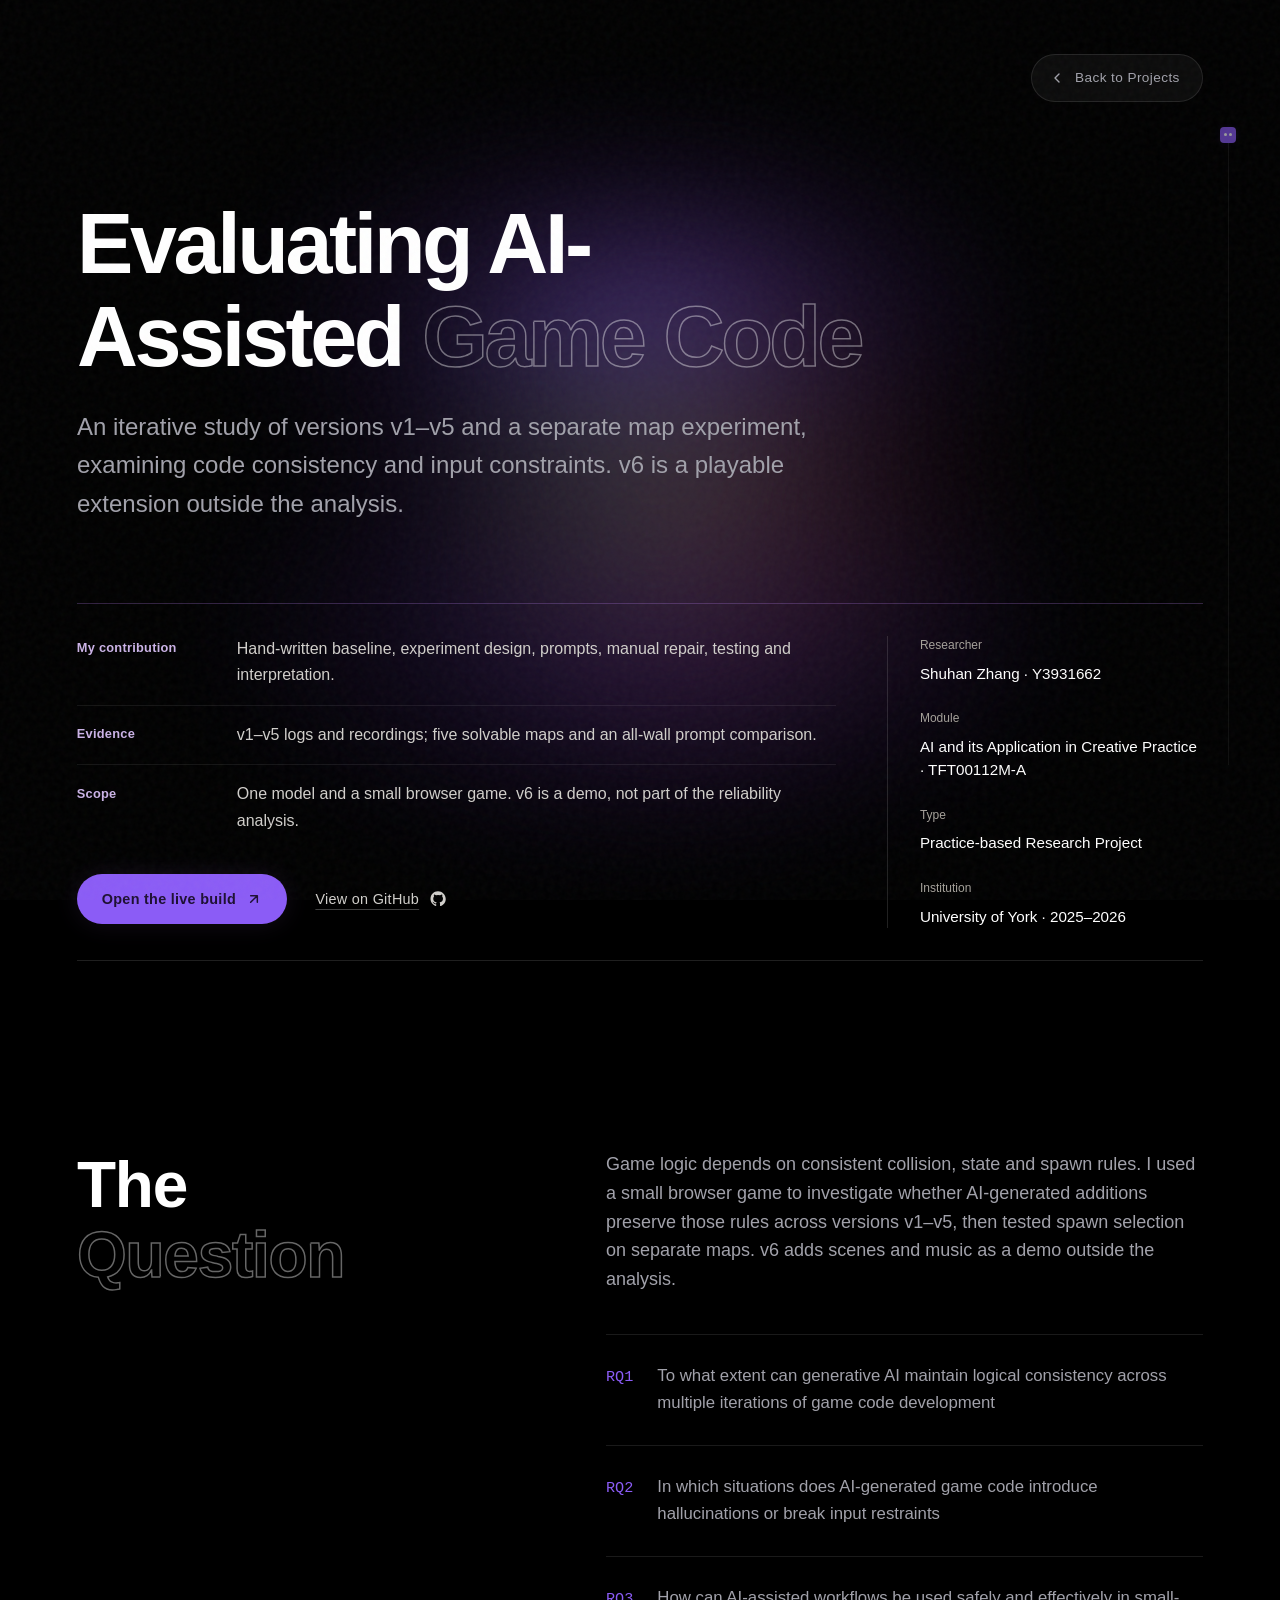
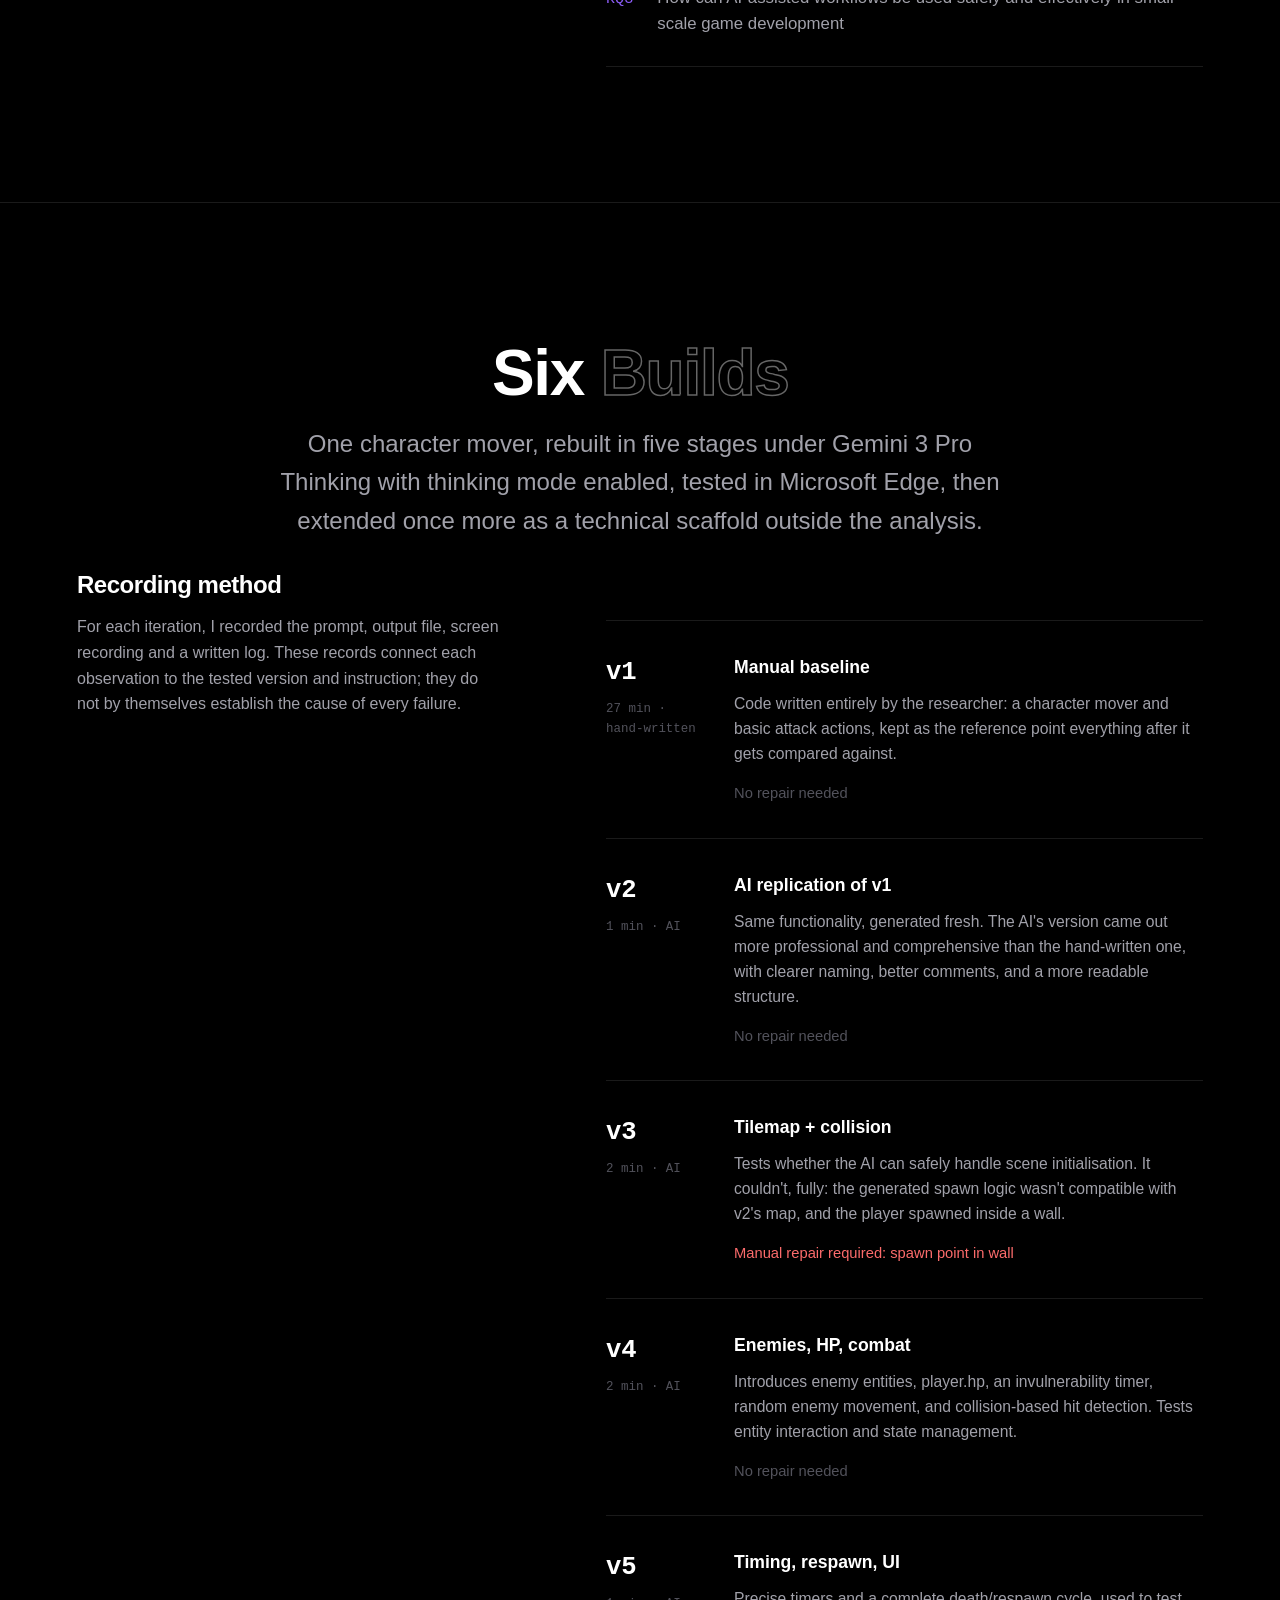
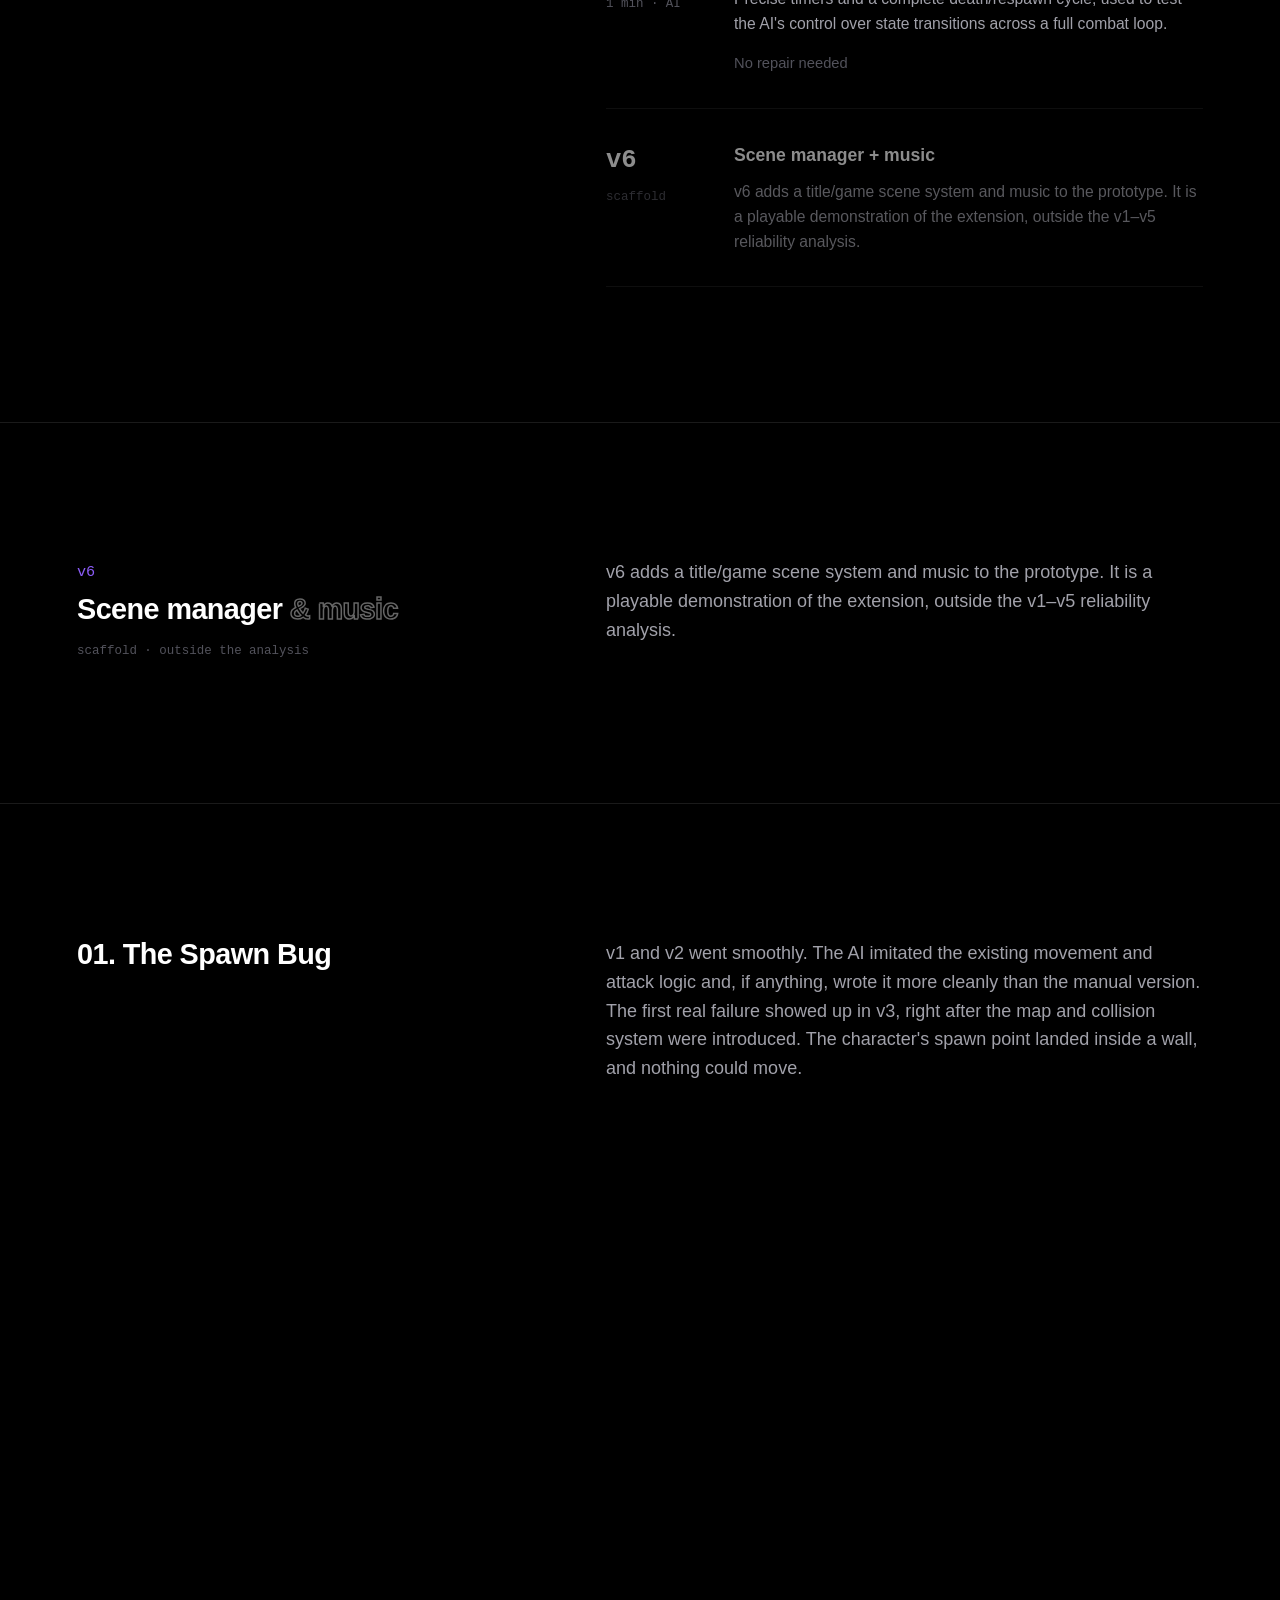
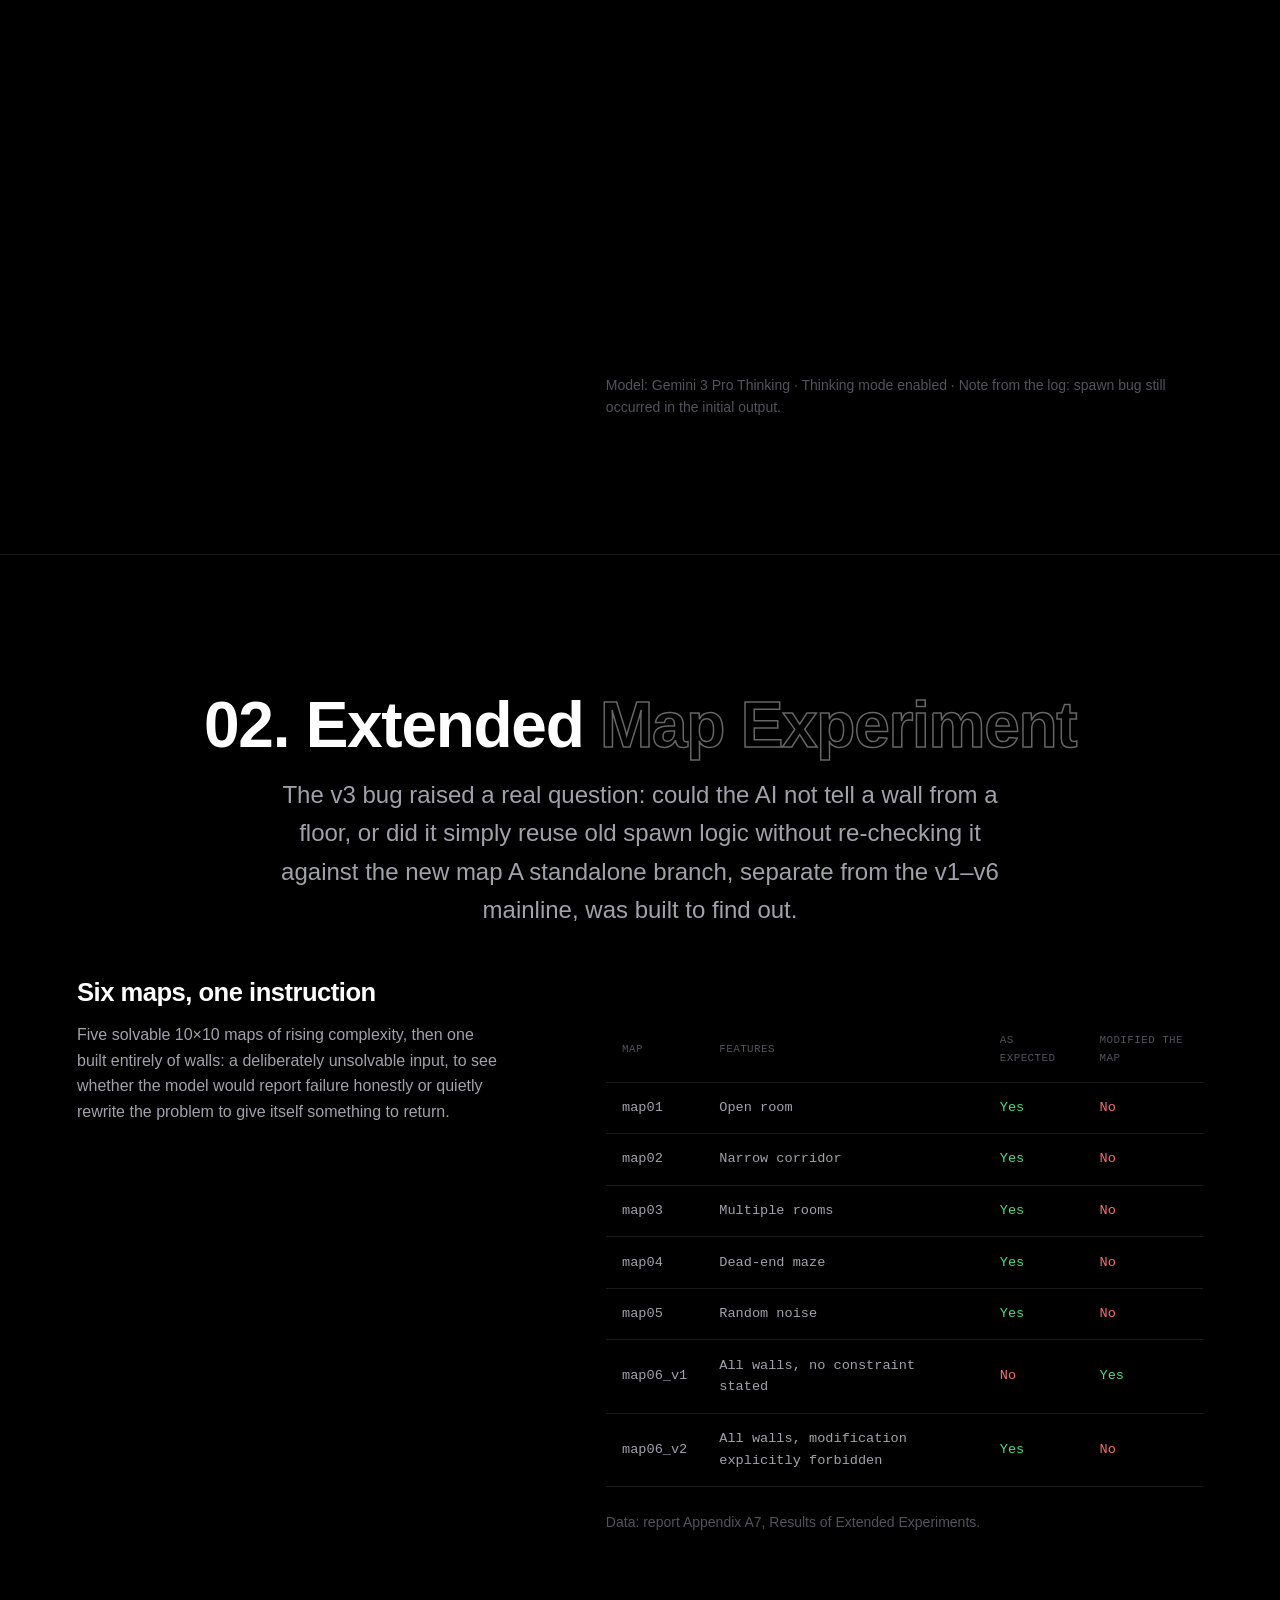
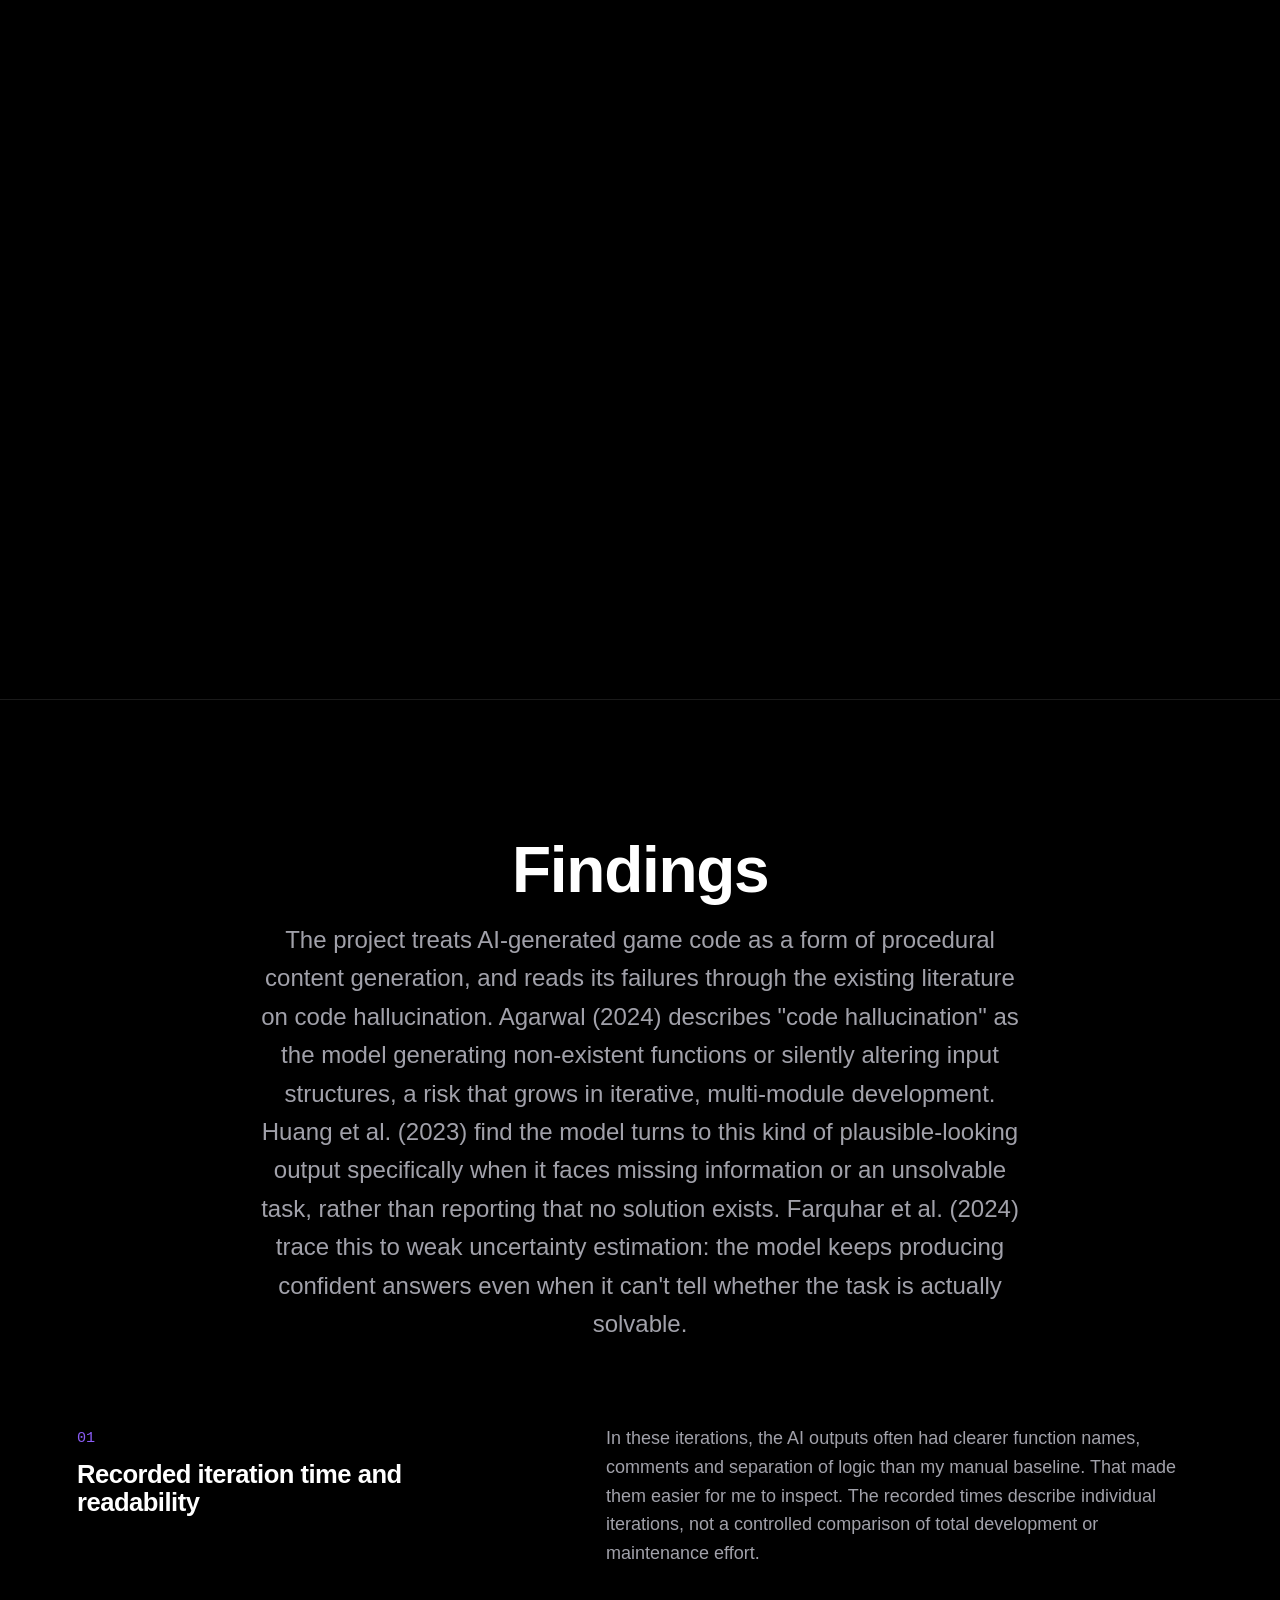
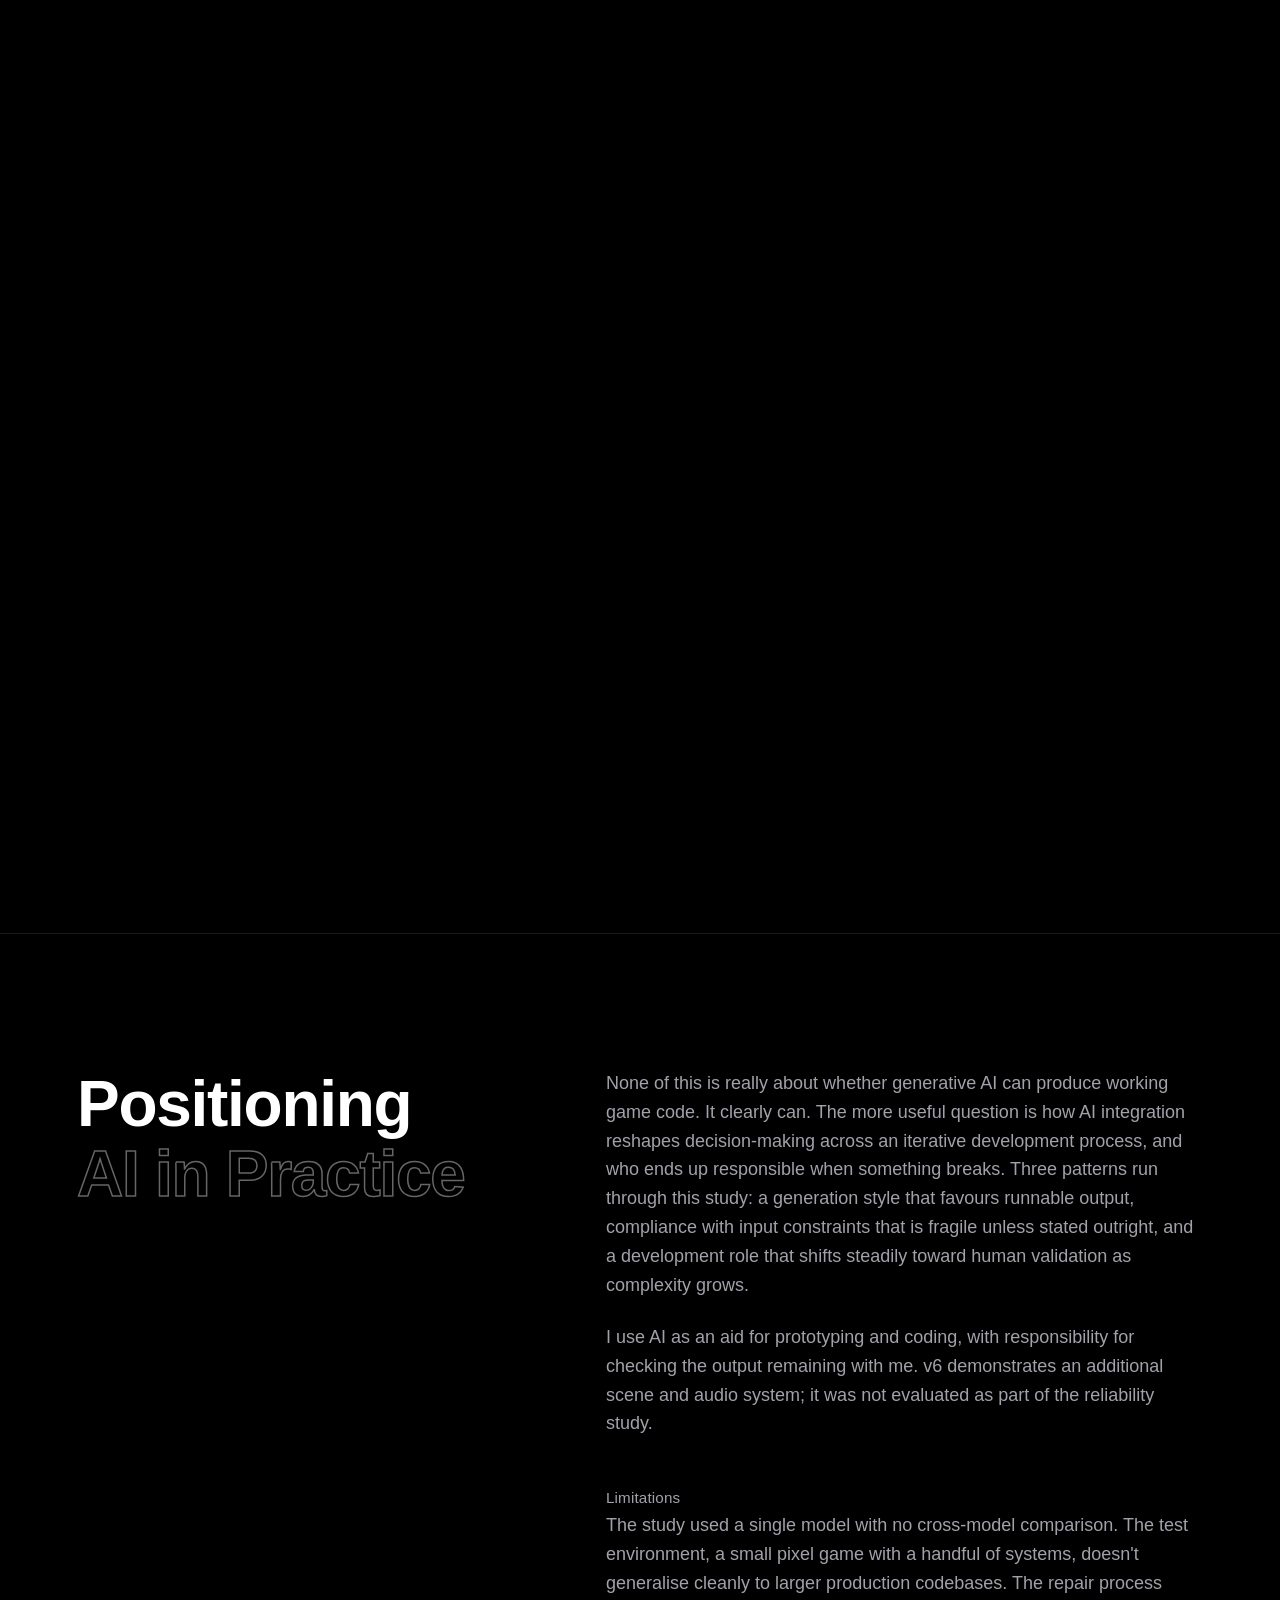
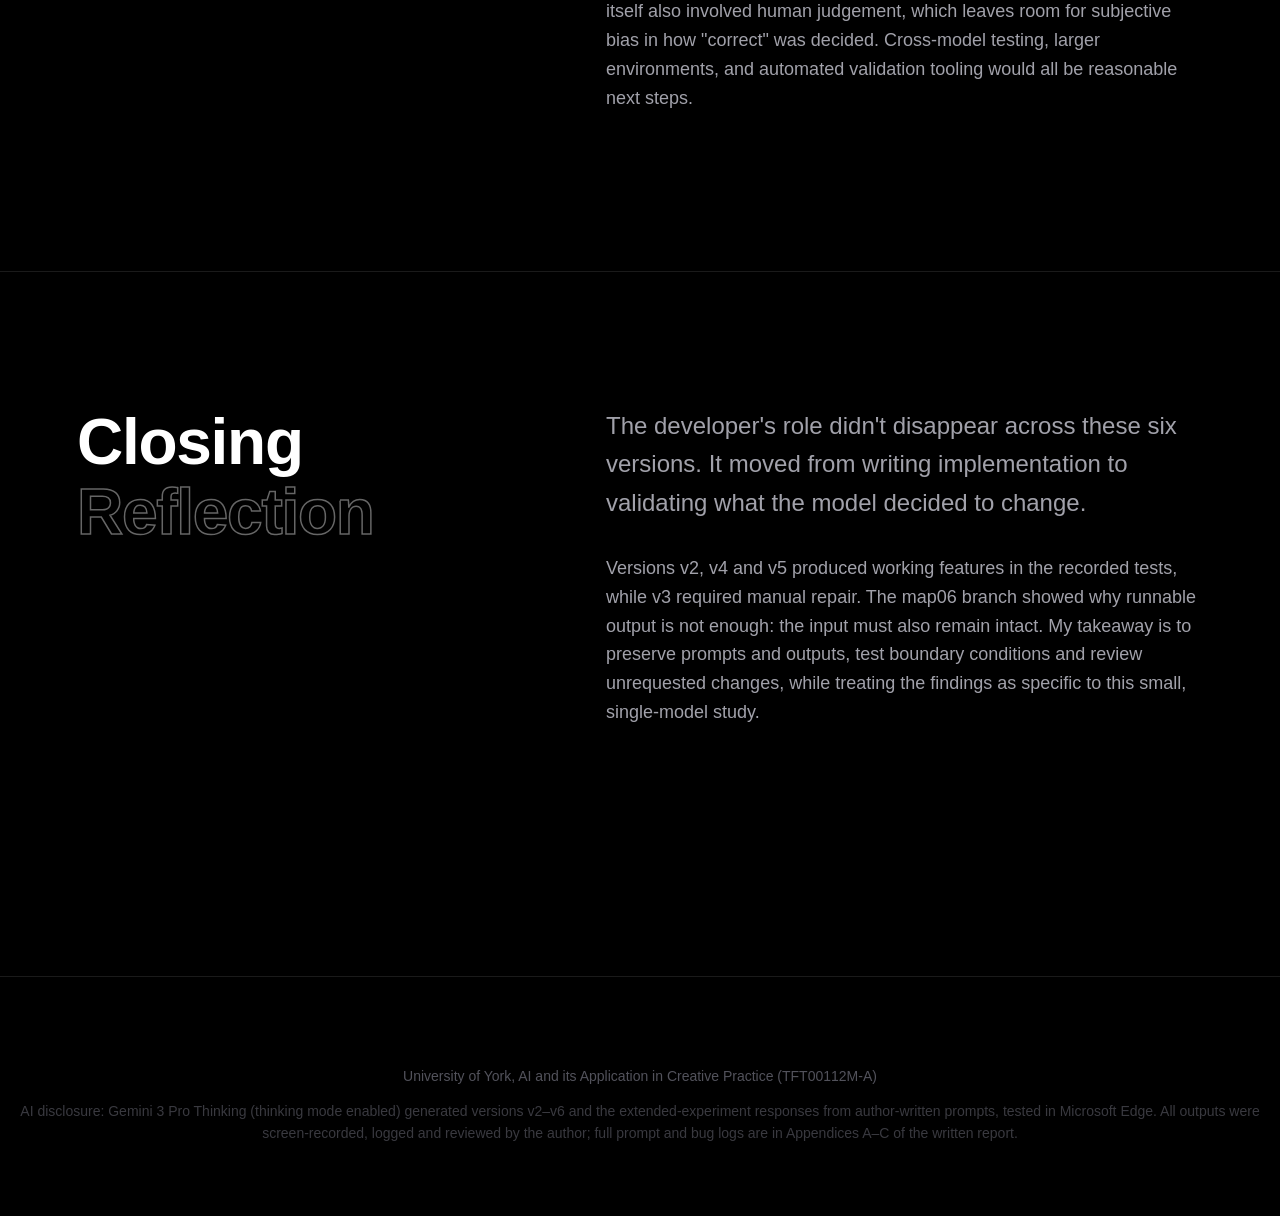
==== commit 9205ed0c: "1" ====
--- a/AICodeGen_Profilo.html
+++ b/AICodeGen_Profilo.html
@@ -644,7 +644,7 @@
                 margin-top: 0.75rem !important;
             }
 
-            /* The three centred section leads ("Six Builds", "Extended
+            /* The three centred section leads ("Versions &amp; Scope", "Extended
                Map Experiment", "Findings") carry large bottom margins
                meant to separate a hero-style intro from a tall scrolling
                column below it. On a short page that alone eats a chunk
@@ -1979,6 +1979,8 @@
             .aic-page-close .aic-qr-card img { border-radius: 0; }
         }
     </style>
+<link rel="stylesheet" href="assets/project-clarity.css">
+<link rel="stylesheet" href="assets/project-overview.css">
 </head>
 <body>
 
@@ -2019,26 +2021,29 @@
     <main>
         <section class="container hero">
             <h1 class="hero-title reveal">Evaluating AI-<br>Assisted <span class="text-outline">Game Code</span></h1>
-            <p class="text-lead reveal delay-1">A versioned experimental study on LLM reliability, spatial reasoning, and robustness. Six builds of the same browser game, each handing more of the logic to a language model, to see where its confidence stops matching its accuracy.</p>
-
-            <div class="hero-meta reveal delay-2">
+            <p class="text-lead reveal delay-1">An iterative study of versions v1–v5 and a separate map experiment, examining code consistency and input constraints. v6 is a playable extension outside the analysis.</p>
+
+            <div class="project-overview" data-project="AICodeGen">
+<dl class="project-brief" aria-label="Project scope and contribution"><div><dt>My contribution</dt><dd>Hand-written baseline, experiment design, prompts, manual repair, testing and interpretation.</dd></div><div><dt>Evidence</dt><dd>v1–v5 logs and recordings; five solvable maps and an all-wall prompt comparison.</dd></div><div><dt>Scope</dt><dd>One model and a small browser game. v6 is a demo, not part of the reliability analysis.</dd></div></dl>
+<div class="hero-meta">
                 <div class="meta-item"><span>Researcher</span><strong>Shuhan Zhang · Y3931662</strong></div>
                 <div class="meta-item"><span>Module</span><strong>AI and its Application in Creative Practice · TFT00112M-A</strong></div>
                 <div class="meta-item"><span>Type</span><strong>Practice-based Research Project</strong></div>
-                <div class="meta-item"><span>Institution</span><strong>University of York · 2025026</strong></div>
+                <div class="meta-item"><span>Institution</span><strong>University of York · 2025–2026</strong></div>
             </div>
 
-            <div class="hero-actions reveal delay-3">
-                <a href="v6_scene_music_system.html" target="_blank" rel="noopener" class="gameplay-btn">
+            <div class="hero-actions overview-actions">
+                <a href="v6_scene_music_system.html" target="_blank" rel="noopener" class="gameplay-btn overview-primary">
                     Open the live build
                     <svg width="15" height="15" viewBox="0 0 24 24" fill="none" stroke="currentColor" stroke-width="2.2" stroke-linecap="round" stroke-linejoin="round"><path d="M7 17L17 7M7 7h10v10"/></svg>
                 </a>
-                <a href="https://github.com/Shuhan0001/Evaluating-AI--Assisted-Game-Code" target="_blank" rel="noopener" class="gameplay-btn-secondary">
-                    View the project on GitHub
+                <a href="https://github.com/Shuhan0001/Evaluating-AI--Assisted-Game-Code" target="_blank" rel="noopener" class="gameplay-btn-secondary overview-secondary">
+                    <span class="action-label">View on GitHub</span>
                     <svg width="15" height="15" viewBox="0 0 24 24" fill="currentColor"><path d="M12 .5C5.73.5.75 5.48.75 11.75c0 5.02 3.26 9.28 7.78 10.78.57.1.78-.25.78-.55 0-.27-.01-1.15-.02-2.09-3.16.69-3.83-1.34-3.83-1.34-.52-1.31-1.26-1.66-1.26-1.66-1.03-.7.08-.69.08-.69 1.14.08 1.74 1.17 1.74 1.17 1.01 1.73 2.65 1.23 3.3.94.1-.73.4-1.23.72-1.51-2.52-.29-5.17-1.26-5.17-5.6 0-1.24.44-2.25 1.17-3.04-.12-.29-.51-1.45.11-3.02 0 0 .96-.31 3.15 1.16a10.9 10.9 0 0 1 5.74 0c2.19-1.47 3.15-1.16 3.15-1.16.62 1.57.23 2.73.11 3.02.73.79 1.17 1.8 1.17 3.04 0 4.35-2.65 5.31-5.18 5.59.41.35.77 1.05.77 2.12 0 1.53-.01 2.76-.01 3.14 0 .3.2.66.79.55 4.52-1.51 7.77-5.76 7.77-10.78C23.25 5.48 18.27.5 12 .5Z"/></svg>
                 </a>
             </div>
-        </section>
+        </div>
+</section>
 
         <section class="section container">
             <div class="grid-split">
@@ -2046,7 +2051,7 @@
                     <h2>The<br><span class="text-outline">Question</span></h2>
                 </div>
                 <div>
-                    <p class="text-body reveal">AI coding assistants are already part of how many developers build games, lowering the barrier for people with little or no programming background. But game logic has to be precise. A small error in collision detection or spawn handling doesn't stay small. A character gets stuck in a wall, or a core mechanic breaks outright. This project treats that gap as an open question rather than an assumption. It tests the question directly, building the same small game six times and handing progressively more of the implementation to the model, to see where it holds up and where it doesn't.</p>
+                    <p class="text-body reveal">Game logic depends on consistent collision, state and spawn rules. I used a small browser game to investigate whether AI-generated additions preserve those rules across versions v1–v5, then tested spawn selection on separate maps. v6 adds scenes and music as a demo outside the analysis.</p>
 
                     <div class="rq-list reveal delay-1">
                         <div class="rq-item">
@@ -2073,7 +2078,7 @@
             <div class="grid-split">
                 <div class="sticky-col reveal">
                     <h3 style="font-size: 1.5rem;">Recording method</h3>
-                    <p class="text-body" style="font-size: 1rem; margin-top: 1rem;">Every round left a paper trail: the prompt that produced it, the full output file, a screen recording of it running, and a written log tying the three together. Each version's behaviour stays traceable back to the exact instruction that caused it.</p>
+                    <p class="text-body" style="font-size: 1rem; margin-top: 1rem;">For each iteration, I recorded the prompt, output file, screen recording and a written log. These records connect each observation to the tested version and instruction; they do not by themselves establish the cause of every failure.</p>
                 </div>
                 <div>
                     <div class="version-timeline">
@@ -2121,7 +2126,7 @@
                             <div><div class="version-tag">v6</div><div class="version-time">scaffold</div></div>
                             <div class="version-body">
                                 <h4>Scene manager + music</h4>
-                                <p>An audio module and title/game scene system, added as a working demo rather than an object of study. It sits outside the scope of the analysis, but it's playable above.</p>
+                                <p>v6 adds a title/game scene system and music to the prototype. It is a playable demonstration of the extension, outside the v1–v5 reliability analysis.</p>
                             </div>
                         </div>
                     </div>
@@ -2137,7 +2142,7 @@
                     <p class="version-time" style="margin-top: 1rem;">scaffold · outside the analysis</p>
                 </div>
                 <div>
-                    <p class="text-body reveal">An audio module and title/game scene system, added as a working demo rather than an object of study. It extends the v1–v5 mainline but sits outside the scope of the analysis — evidence of how far a non-technical collaborator could get with AI assistance, not a claim about reliability. It's playable from the live build link on the opening page.</p>
+                    <p class="text-body reveal">v6 adds a title/game scene system and music to the prototype. It is a playable demonstration of the extension, outside the v1–v5 reliability analysis.</p>
                 </div>
             </div>
         </section>
@@ -2219,7 +2224,7 @@
 Only if walkable tiles exist should the script choose a spawn
 and allow movement.</span></code></pre>
                     </div>
-                    <p class="text-body reveal delay-2">With that clause in place, map06_v2 returned exactly what it should: no valid spawn point, reported plainly, map untouched. The model could tell a wall from a floor all along. What it couldn't do on its own was report failure instead of manufacturing a false success.</p>
+                    <p class="text-body reveal delay-2">In the recorded map06 tests, the model modified the all-wall map without an explicit restriction. With map modification forbidden and a failure response specified, it returned no valid spawn point and preserved the map.</p>
                 </div>
             </div>
         </section>
@@ -2232,20 +2237,20 @@
                 <div class="grid-split">
                     <div class="sticky-col reveal">
                         <span class="finding-num">01</span>
-                        <h3 style="font-size: 1.6rem; margin-top: 0.6rem;">Iteration speeds up implementation</h3>
+                        <h3 style="font-size: 1.6rem; margin-top: 0.6rem;">Recorded iteration time and readability</h3>
                     </div>
                     <div>
-                        <p class="text-body reveal">When the requirements were clearly defined, AI code accelerated feature implementation noticeably, especially for system expansion and code organisation. Against the v1 baseline, the AI-generated versions showed clearer function division, better naming, and more complete comments, all of which lowered maintenance cost as complexity increased across v2 to v5.</p>
+                        <p class="text-body reveal">In these iterations, the AI outputs often had clearer function names, comments and separation of logic than my manual baseline. That made them easier for me to inspect. The recorded times describe individual iterations, not a controlled comparison of total development or maintenance effort.</p>
                     </div>
                 </div>
 
                 <div class="grid-split" style="margin-top: 8vh;">
                     <div class="sticky-col reveal">
                         <span class="finding-num">02</span>
-                        <h3 style="font-size: 1.6rem; margin-top: 0.6rem;">Spatial recognition was never the problem</h3>
+                        <h3 style="font-size: 1.6rem; margin-top: 0.6rem;">Map tests point to an integration problem</h3>
                     </div>
                     <div>
-                        <p class="text-body reveal">The extended experiment confirms the AI can reliably tell walls from walkable floor on simple maps. That means the v3 spawn bug wasn't a failure to understand the map. It was more likely the reuse of earlier spawn logic during iteration, without re-checking it against the feasibility of the new one.</p>
+                        <p class="text-body reveal">The model selected valid spawn points on the five solvable test maps. This suggests that the v3 failure may have involved integration of spawn logic, rather than map recognition alone. The map tests do not establish a general spatial-reasoning capability.</p>
                     </div>
                 </div>
 
@@ -2255,7 +2260,7 @@
                         <h3 style="font-size: 1.6rem; margin-top: 0.6rem;">Executability wins over constraint</h3>
                     </div>
                     <div>
-                        <p class="text-body reveal">Given a genuinely unsolvable input, the model's default was to alter the original data until it had something runnable to return, not to say no solution existed.</p>
+                        <p class="text-body reveal">In map06_v1, the model changed the all-wall input to produce a runnable result. In map06_v2, the revised prompt prohibited mutation and allowed a no-spawn response. These are observations from the recorded tests, not a model-wide failure rate.</p>
                         <div class="quote-block reveal delay-1">
                             <p>This behaviour can be characterised as executability-oriented generation, where the model prioritises producing runnable outputs even at the cost of violating input constraints.</p>
                             <span>Analysis, section 5.3</span>
@@ -2269,7 +2274,7 @@
                         <h3 style="font-size: 1.6rem; margin-top: 0.6rem;">Constraint awareness has to be stated</h3>
                     </div>
                     <div>
-                        <p class="text-body reveal">The model showed no strong built-in awareness of an "input cannot be modified" restriction unless the prompt said so explicitly. In practice, that means AI-generated code in high-reliability logic still needs human review and a verification step. The constraint has to be written down, not assumed.</p>
+                        <p class="text-body reveal">The two map06 runs led me to state input boundaries and acceptable failure responses explicitly. Human review remains part of my workflow; this small, single-model study does not establish how reliably that prompt would work across repeated runs or other models.</p>
                     </div>
                 </div>
             </div>
@@ -2282,7 +2287,7 @@
                 </div>
                 <div>
                     <p class="text-body reveal">None of this is really about whether generative AI can produce working game code. It clearly can. The more useful question is how AI integration reshapes decision-making across an iterative development process, and who ends up responsible when something breaks. Three patterns run through this study: a generation style that favours runnable output, compliance with input constraints that is fragile unless stated outright, and a development role that shifts steadily toward human validation as complexity grows.</p>
-                    <p class="text-body reveal">Taken together, this points to a specific position: AI belongs in a small-scale development workflow as an aid for prototyping and coding, not as an independent decision-maker. The audio-scene branch, v6, was left out of the analysis for this reason. It's useful evidence of how far a non-technical collaborator could get with AI assistance, but it isn't a claim about reliability.</p>
+                    <p class="text-body reveal">I use AI as an aid for prototyping and coding, with responsibility for checking the output remaining with me. v6 demonstrates an additional scene and audio system; it was not evaluated as part of the reliability study.</p>
 
                     <p class="data-label reveal" style="margin-top: 3rem;">Limitations</p>
                     <p class="text-body reveal">The study used a single model with no cross-model comparison. The test environment, a small pixel game with a handful of systems, doesn't generalise cleanly to larger production codebases. The repair process itself also involved human judgement, which leaves room for subjective bias in how "correct" was decided. Cross-model testing, larger environments, and automated validation tooling would all be reasonable next steps.</p>
@@ -2297,7 +2302,7 @@
                 </div>
                 <div>
                     <p class="text-lead reveal">The developer's role didn't disappear across these six versions. It moved from writing implementation to validating what the model decided to change.</p>
-                    <p class="text-body reveal">Across v1 to v5, clear prompts reliably produced playable features, written more readably than the hand-written baseline. But the same runs showed that when a task is unresolvable or a scene starts out misconfigured, the model keeps adjusting the underlying data until the result looks executable, instead of surfacing the problem. That is the practical takeaway of RQ1 and RQ2: logical consistency holds up well under clear constraints, and breaks down where the constraints are implicit. Used with clear prompts, versioned logs, and a human checking the boundary conditions, AI is a useful collaborator in small-scale game development. It just can't be left to police its own assumptions.</p>
+                    <p class="text-body reveal">Versions v2, v4 and v5 produced working features in the recorded tests, while v3 required manual repair. The map06 branch showed why runnable output is not enough: the input must also remain intact. My takeaway is to preserve prompts and outputs, test boundary conditions and review unrequested changes, while treating the findings as specific to this small, single-model study.</p>
                 </div>
             </div>
         </section>
@@ -2317,7 +2322,7 @@
                     <p class="aic-summary">A versioned study of where AI-generated browser-game code remains reliable—and what happens when runnable output conflicts with the truth of the input.</p>
                     <div class="aic-cover-meta">
                         <div><span>Researcher</span><strong>Shuhan Zhang · Y3931662</strong></div>
-                        <div><span>Study</span><strong>Six builds + map stress test</strong></div>
+                        <div><span>Study</span><strong>v1–v5 + map tests; v6 demo</strong></div>
                         <div><span>Module</span><strong>AI in Creative Practice</strong></div>
                         <div><span>Focus</span><strong>Reliability · constraints · validation</strong></div>
                     </div>
@@ -2355,9 +2360,9 @@
         </section>
 
         <section class="aicodegen-full-only aicodegen-full-page aic-page-versions" aria-label="Six-build iteration study">
-            <div class="aic-topline"><span class="aic-kicker">Versioned study</span><span class="aic-chapter">Six builds</span></div>
+            <div class="aic-topline"><span class="aic-kicker">Versioned study</span><span class="aic-chapter">v1–v5 + v6 demo</span></div>
             <h2 class="aic-heading">From hand-written baseline to <em>AI-assisted systems</em></h2>
-            <p class="aic-deck">Implementation became dramatically faster, but each added dependency increased the need to verify what the model assumed.</p>
+            <p class="aic-deck">The report records 27 minutes for the manual baseline and one to two minutes for the AI iterations. These timings do not separately account for all prompting, repair and validation work.</p>
             <div class="aic-content aic-version-grid">
                 <div class="aic-ledger-head"><span>Build / time</span><span>Added</span><span>Observed behaviour</span><span>Review</span></div>
                 <article class="aic-card aic-version-card"><div class="aic-version-head"><span class="aic-version-no">v1</span><span class="aic-version-time">27 min · manual</span></div><h3>Baseline</h3><p>Character movement and basic attack actions, written by the researcher as the comparison point.</p><span class="aic-status">No repair</span></article>
@@ -2423,7 +2428,7 @@
                 </div>
                 <div class="aic-evidence-stack">
                     <article class="aic-card aic-stat-card"><strong>5 / 5</strong><span>Solvable maps were read correctly without modifying the tile data.</span></article>
-                    <article class="aic-card aic-insight-card"><span class="aic-label">Diagnostic shift</span><h3>Spatial recognition was not the core problem.</h3><p>The divergence appears only when no valid answer exists. The critical variable is how failure is handled—not whether walls can be recognised.</p></article>
+                    <article class="aic-card aic-insight-card"><span class="aic-label">Diagnostic shift</span><h3>Map recognition alone may not explain v3.</h3><p>The all-wall case raised a further question: would the model preserve an impossible input or change it? The two recorded prompts produced different outcomes.</p></article>
                 </div>
             </div>
             <div class="aic-folio"></div>
@@ -2449,8 +2454,8 @@
             <h2 class="aic-heading">What improved, and <em>what v3 exposed</em></h2>
             <p class="aic-deck">The strongest benefit appeared in well-defined implementation work; the decisive failure emerged at the boundary between new logic and existing state.</p>
             <div class="aic-content aic-findings-layout">
-                <article class="aic-card aic-finding-card"><span class="aic-finding-no">FINDING 01</span><h3>Iteration accelerates implementation</h3><p>AI-generated versions added features in one to two minutes and often improved naming, comments and function separation over the manual baseline.</p><div class="aic-metric"><strong>1–2m</strong><span>AI build time after the 27-minute manual baseline</span></div></article>
-                <article class="aic-card aic-finding-card"><span class="aic-finding-no">FINDING 02</span><h3>Spatial recognition was never the problem</h3><p>Every solvable map was interpreted correctly. The v3 bug is better explained as unverified spawn logic carried into a changed environment.</p><div class="aic-logic-strip"><span>Wall detection<br><b style="color:var(--aic-green)">worked</b></span><b>≠</b><span>Spawn feasibility<br><b style="color:var(--aic-red)">unchecked</b></span></div></article>
+                <article class="aic-card aic-finding-card"><span class="aic-finding-no">FINDING 01</span><h3>Recorded iteration time and readability</h3><p>AI-generated versions added features in one to two minutes and often improved naming, comments and function separation over the manual baseline.</p><div class="aic-metric"><strong>1–2m</strong><span>Recorded iteration time; not total development effort</span></div></article>
+                <article class="aic-card aic-finding-card"><span class="aic-finding-no">FINDING 02</span><h3>Map tests point to an integration problem</h3><p>The model selected valid spawn points on all five solvable test maps. The v3 failure may instead have involved integrating spawn logic into the changed environment.</p><div class="aic-logic-strip"><span>Wall detection<br><b style="color:var(--aic-green)">worked</b></span><b>≠</b><span>Spawn feasibility<br><b style="color:var(--aic-red)">unchecked</b></span></div></article>
             </div>
             <div class="aic-folio"></div>
         </section>
@@ -2461,7 +2466,7 @@
             <p class="aic-deck">The unsolvable map exposed the risk most clearly: absent a stated boundary, the model altered the problem rather than reporting failure.</p>
             <div class="aic-content aic-findings-layout">
                 <article class="aic-card aic-finding-card aic-quote-card"><span class="aic-finding-no">FINDING 03</span><div class="aic-quote-mark">“</div><blockquote>This behaviour can be characterised as executability-oriented generation, where the model prioritises producing runnable outputs even at the cost of violating input constraints.</blockquote><cite>Analysis · section 5.3</cite></article>
-                <article class="aic-card aic-finding-card"><span class="aic-finding-no">FINDING 04</span><h3>Constraint awareness has to be stated</h3><p>The model respected an immutable-input boundary only after the prompt made it explicit and defined acceptable failure behaviour.</p><div class="aic-logic-strip"><span>Implicit boundary<br><b style="color:var(--aic-red)">data changed</b></span><b>→</b><span>Explicit boundary<br><b style="color:var(--aic-green)">failure reported</b></span></div></article>
+                <article class="aic-card aic-finding-card"><span class="aic-finding-no">FINDING 04</span><h3>Constraint awareness has to be stated</h3><p>In the recorded pair of tests, the revised prompt preserved the map and returned failure. This informed my workflow; it does not establish a general guarantee of constraint compliance.</p><div class="aic-logic-strip"><span>Implicit boundary<br><b style="color:var(--aic-red)">data changed</b></span><b>→</b><span>Explicit boundary<br><b style="color:var(--aic-green)">failure reported</b></span></div></article>
             </div>
             <div class="aic-folio"></div>
         </section>
@@ -2492,7 +2497,7 @@
             <div class="aic-content aic-closing-layout">
                 <div class="aic-reflection">
                     <p class="aic-big-line">From writing every implementation to <em>validating what the model decided to change.</em></p>
-                    <p>Clear prompts produced playable features and readable code. Misconfigured or impossible inputs exposed the deeper risk: the model may manufacture success unless invariants and acceptable failure states are explicit. With versioned evidence and human boundary checks, AI remains a useful small-scale development collaborator.</p>
+                    <p>The study produced playable features, a documented spawn failure and a contrasting pair of responses to an impossible map. Those cases made human validation more explicit in my workflow. Broader reliability claims would require repeated tests, other models and larger systems.</p>
                     <div class="aic-disclosure">Individual project by Shuhan Zhang. Gemini 3 Pro Thinking generated v2–v6 and the extended-experiment responses from author-written prompts. All outputs were tested, screen-recorded, logged and reviewed by the author.</div>
                 </div>
                 <div class="aic-qr-stack">
--- a/assets/project-clarity.css
+++ b/assets/project-clarity.css
@@ -0,0 +1,60 @@
+/* Scope and authorship notes supplement the existing project designs. */
+.project-brief {
+    display: grid;
+    grid-template-columns: repeat(3, minmax(0, 1fr));
+    gap: 1.5rem;
+    margin: 2.5rem 0 0;
+    padding: 1.5rem 0 0;
+    border-top: 1px solid rgba(255, 255, 255, .18);
+    text-align: left;
+}
+.project-brief > div { min-width: 0; }
+.project-brief dt {
+    color: #f4f4f4;
+    font: 600 .78rem/1.5 -apple-system, BlinkMacSystemFont, "Segoe UI", sans-serif;
+    letter-spacing: .04em;
+    margin-bottom: .5rem;
+}
+.project-brief dd {
+    color: #bfc4ca;
+    font: 400 .92rem/1.65 -apple-system, BlinkMacSystemFont, "Segoe UI", sans-serif;
+    margin: 0;
+    max-width: 40rem;
+    overflow-wrap: anywhere;
+}
+.project-evidence-note {
+    color: #c7cbd0;
+    font-size: .95rem;
+    line-height: 1.7;
+    border-left: 2px solid rgba(255, 255, 255, .3);
+    padding: .65rem 0 .65rem 1rem;
+    margin: 1.5rem 0;
+    max-width: 75ch;
+}
+.project-evidence-note strong { color: #f3f4f6; }
+@media screen {
+    /* Section spacing must retain the container's reading margins. */
+    .section.container { padding-left: 6vw; padding-right: 6vw; }
+    .grid-split > * { min-width: 0; }
+    .results-data .data-label { white-space: normal; }
+    .results-data .caption { color: #bfc4ca; }
+}
+@media (max-width: 700px) {
+    .project-brief { grid-template-columns: 1fr; gap: 1.1rem; }
+}
+@media screen and (max-width: 900px) {
+    /* Keep intrinsic code/table widths inside the existing single-column layout. */
+    .grid-split { grid-template-columns: minmax(0, 1fr); }
+    .grid-split > * { min-width: 0; }
+    .code-panel-head { flex-wrap: wrap; gap: .5rem; }
+    .code-panel-file { overflow-wrap: anywhere; }
+    .result-table { display: block; max-width: 100%; overflow-x: auto; }
+    .stack-gallery { overflow: clip; }
+    .stack-btn-next { right: 0; }
+    .stack-btn-prev { left: 0; }
+}
+@media print {
+    /* Existing print compositions retain their own contribution/status areas. */
+    .project-brief { display: none !important; }
+    .project-evidence-note { font-size: .8rem; line-height: 1.45; }
+}
--- a/assets/project-overview.css
+++ b/assets/project-overview.css
@@ -0,0 +1,146 @@
+/* Shared project overview, based on the approved Revive layout. */
+.project-overview { display: contents; }
+
+@media screen {
+    .project-overview {
+        display: grid;
+        grid-template-columns: minmax(0, 2.4fr) minmax(15rem, 1fr);
+        grid-template-areas: "brief meta" "actions meta";
+        column-gap: clamp(2rem, 4vw, 4rem);
+        row-gap: 1.75rem;
+        margin-top: 3rem;
+        padding: 2rem 0;
+        border-top: 1px solid var(--overview-rule, rgba(255, 178, 71, .25));
+        border-bottom: 1px solid rgba(255, 255, 255, .12);
+    }
+    .project-overview .project-brief {
+        grid-area: brief;
+        display: block;
+        margin: 0;
+        padding: 0;
+        border: 0;
+    }
+    .project-overview .project-brief > div {
+        display: grid;
+        grid-template-columns: 8.5rem minmax(0, 1fr);
+        gap: 1.5rem;
+        padding: 1rem 0;
+        border-bottom: 1px solid rgba(255, 255, 255, .08);
+    }
+    .project-overview .project-brief > div:first-child { padding-top: 0; }
+    .project-overview .project-brief > div:last-child { padding-bottom: 0; border: 0; }
+    .project-overview .project-brief dt {
+        padding-top: .15rem;
+        margin: 0;
+        font-size: .8rem;
+        line-height: 1.6;
+        letter-spacing: .02em;
+        color: var(--overview-label, #e7c28b);
+    }
+    .project-overview .project-brief dd { font-size: 1rem; line-height: 1.65; color: #d1cfcb; }
+    .project-overview .hero-meta {
+        grid-area: meta;
+        display: flex;
+        flex-direction: column;
+        align-self: stretch;
+        gap: 1.5rem;
+        max-width: none;
+        margin: 0;
+        padding: 0 0 0 2rem;
+        border-top: 0;
+        border-left: 1px solid rgba(255, 255, 255, .13);
+    }
+    .project-overview .meta-item span { display: block; font-size: .75rem; color: #a5a19a; margin-bottom: .4rem; }
+    .project-overview .meta-item strong { display: block; font-size: .95rem; line-height: 1.55; font-weight: 500; }
+    .project-overview .overview-actions {
+        grid-area: actions;
+        display: flex;
+        flex-wrap: wrap;
+        gap: 1.5rem;
+        margin: 0;
+        align-items: center;
+    }
+    .project-overview .overview-actions > a {
+        box-sizing: border-box;
+        display: inline-flex;
+        align-items: center;
+        gap: .65rem;
+        max-width: 100%;
+        margin-top: 0;
+        font-size: .9rem;
+        min-height: 3.125rem;
+        line-height: 1.3;
+    }
+    .project-overview .overview-primary { border: 1px solid transparent; box-shadow: 0 0 24px var(--overview-glow, rgba(255,178,71,.1)); }
+    .project-overview .overview-secondary {
+        border: 0;
+        border-radius: 0;
+        padding: .8rem .25rem;
+        background: transparent;
+        color: #d1cfcb;
+        font-weight: 500;
+        box-shadow: none;
+    }
+    .project-overview .overview-secondary:hover {
+        color: #fff;
+        background: transparent;
+        transform: translateY(-2px);
+    }
+    .project-overview .overview-secondary .action-label {
+        text-decoration: underline;
+        text-decoration-color: rgba(255,255,255,.25);
+        text-underline-offset: .35em;
+        text-decoration-thickness: 1px;
+    }
+    .project-overview .overview-actions > a > svg { width: 1rem; height: 1rem; flex-shrink: 0; }
+}
+
+@media screen and (max-width: 900px) {
+    .project-overview {
+        grid-template-columns: minmax(0, 1fr);
+        grid-template-areas: "brief" "meta" "actions";
+        row-gap: 1.5rem;
+    }
+    .project-overview .hero-meta {
+        display: grid;
+        grid-template-columns: repeat(2, minmax(0, 1fr));
+        gap: 1rem 1.5rem;
+        border-left: 0;
+        border-top: 1px solid rgba(255,255,255,.12);
+        padding: 1.5rem 0 0;
+    }
+    .project-overview .meta-item:last-child:nth-child(odd) { grid-column: 1 / -1; }
+}
+@media screen and (max-width: 540px) {
+    .project-overview { margin-top: 2rem; padding: 1.5rem 0; }
+    .project-overview .project-brief > div { grid-template-columns: minmax(0, 1fr); gap: .45rem; }
+    .project-overview .project-brief dt { padding: 0; }
+    .project-overview .project-brief dd { font-size: .95rem; }
+    .project-overview .overview-actions { gap: .65rem 1.25rem; }
+}
+
+@media screen {
+    .project-overview[data-project="CogniStream"] { --overview-label: #91dce6; --overview-rule: rgba(69,230,255,.25); --overview-glow: rgba(69,230,255,.1); }
+    .project-overview[data-project="MiniQuest"] { --overview-label: #b9d896; --overview-rule: rgba(159,209,91,.25); --overview-glow: rgba(159,209,91,.1); }
+    .project-overview[data-project="AICodeGen"] { --overview-label: #cbb3e7; --overview-rule: rgba(192,132,252,.25); --overview-glow: rgba(192,132,252,.1); }
+    .project-overview[data-project="HauntedSchool"] { --overview-label: #da9da9; --overview-rule: rgba(185,66,91,.3); }
+    .project-overview[data-project="Threshold"],
+    .project-overview[data-project="Supermarket_Simulator"] { --overview-label: #c0d5ce; --overview-rule: rgba(255,255,255,.2); }
+    .project-overview--no-actions { grid-template-areas: "brief meta"; }
+    .project-overview .overview-secondary > svg { order: 1; }
+}
+@media screen and (max-width: 900px) {
+    .project-overview--no-actions { grid-template-areas: "brief" "meta"; }
+}
+@media print {
+    .project-overview .overview-added-meta { display: none !important; }
+}
+@media screen and (max-width: 380px) {
+    body:has(.project-overview[data-project="Threshold"]) h1,
+    body:has(.project-overview[data-project="Supermarket_Simulator"]) h1 {
+        font-size: clamp(2rem, 11.5vw, 3rem);
+    }
+    body:has(.project-overview[data-project="Supermarket_Simulator"]) .m-repo {
+        overflow-wrap: anywhere;
+    }
+}
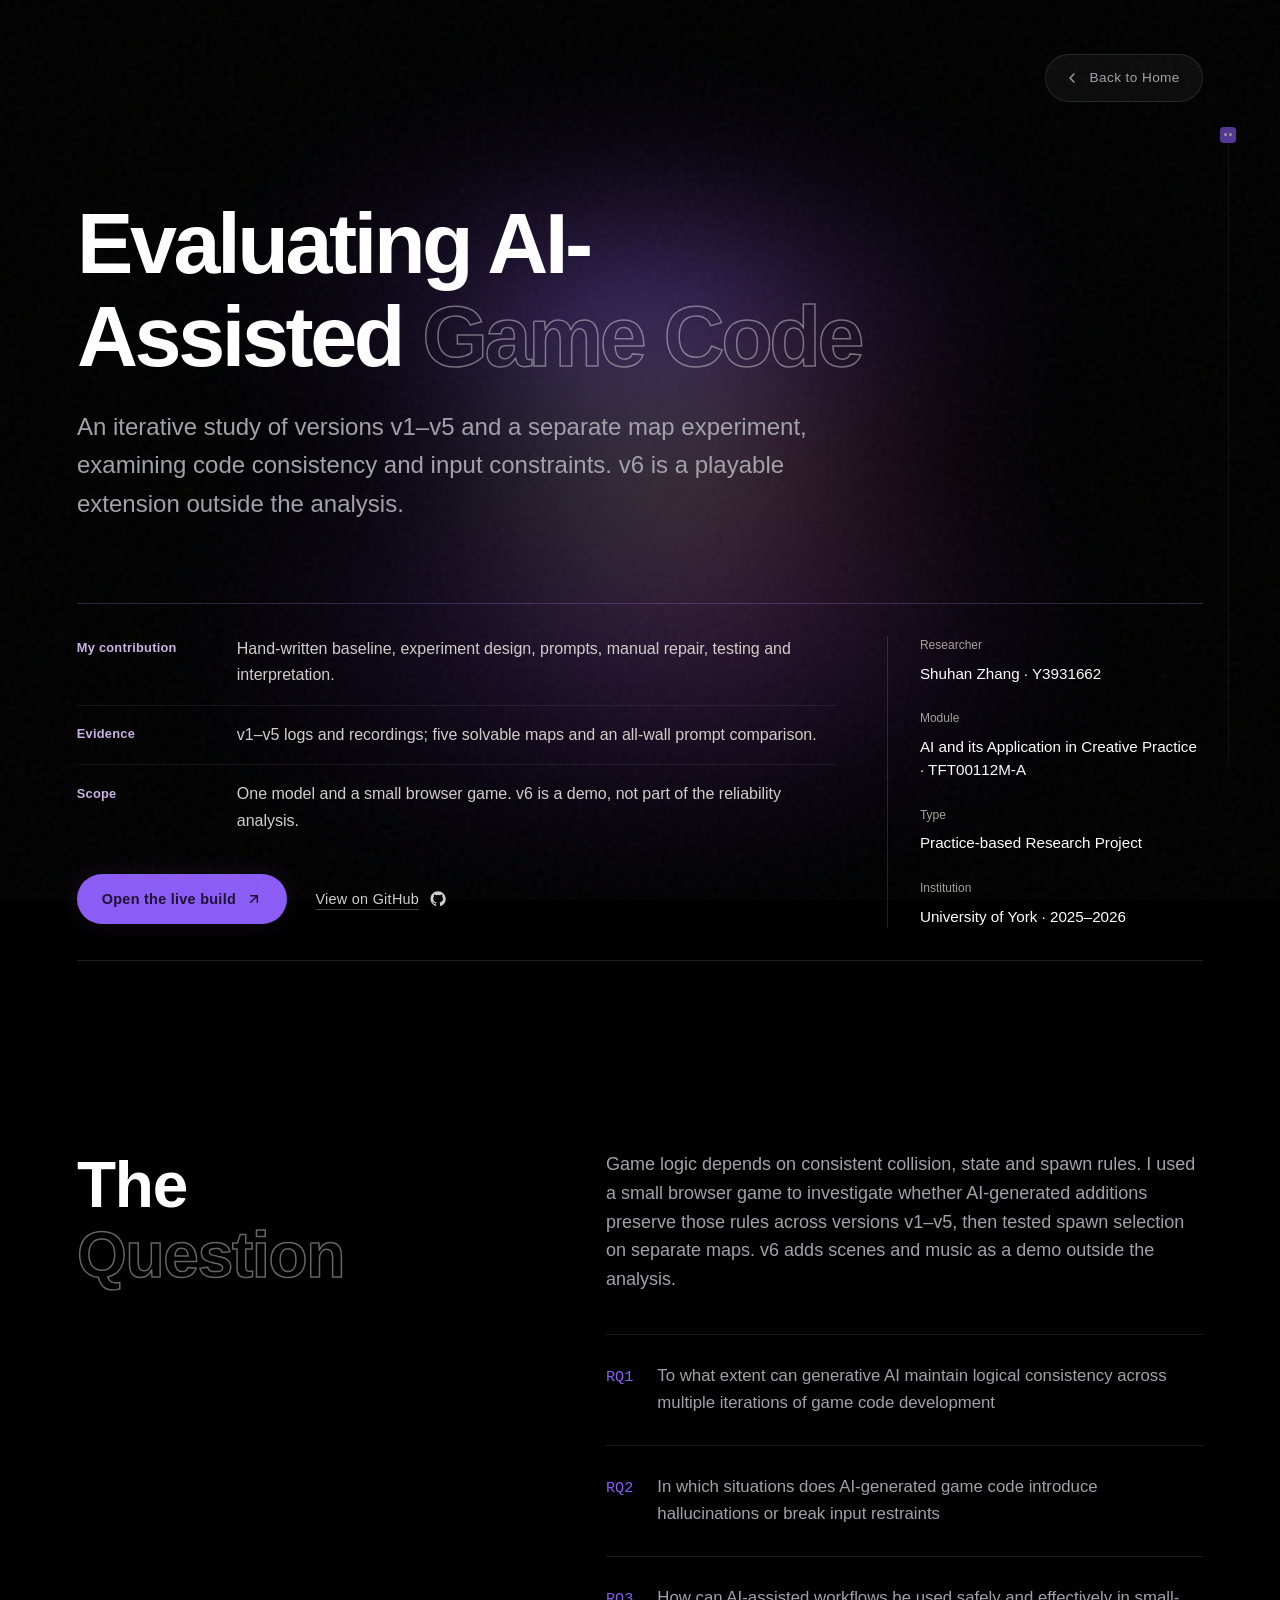
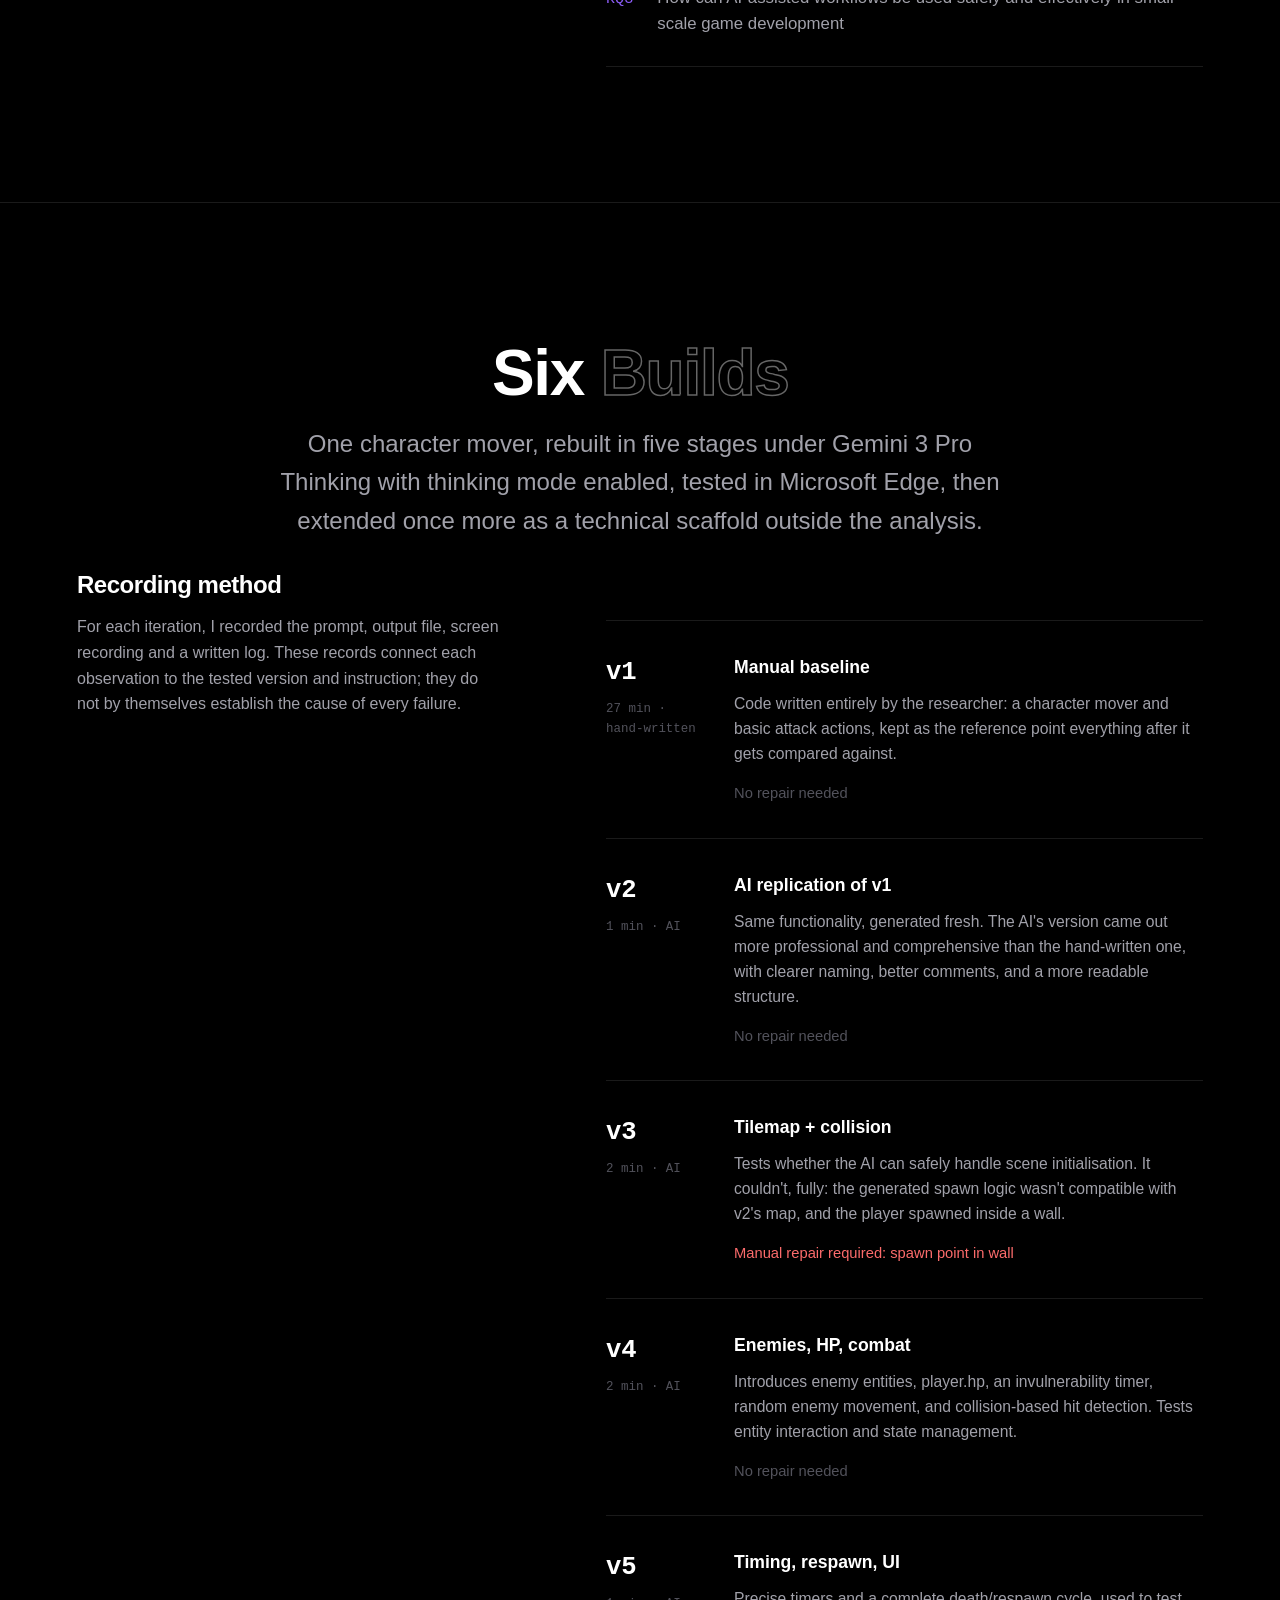
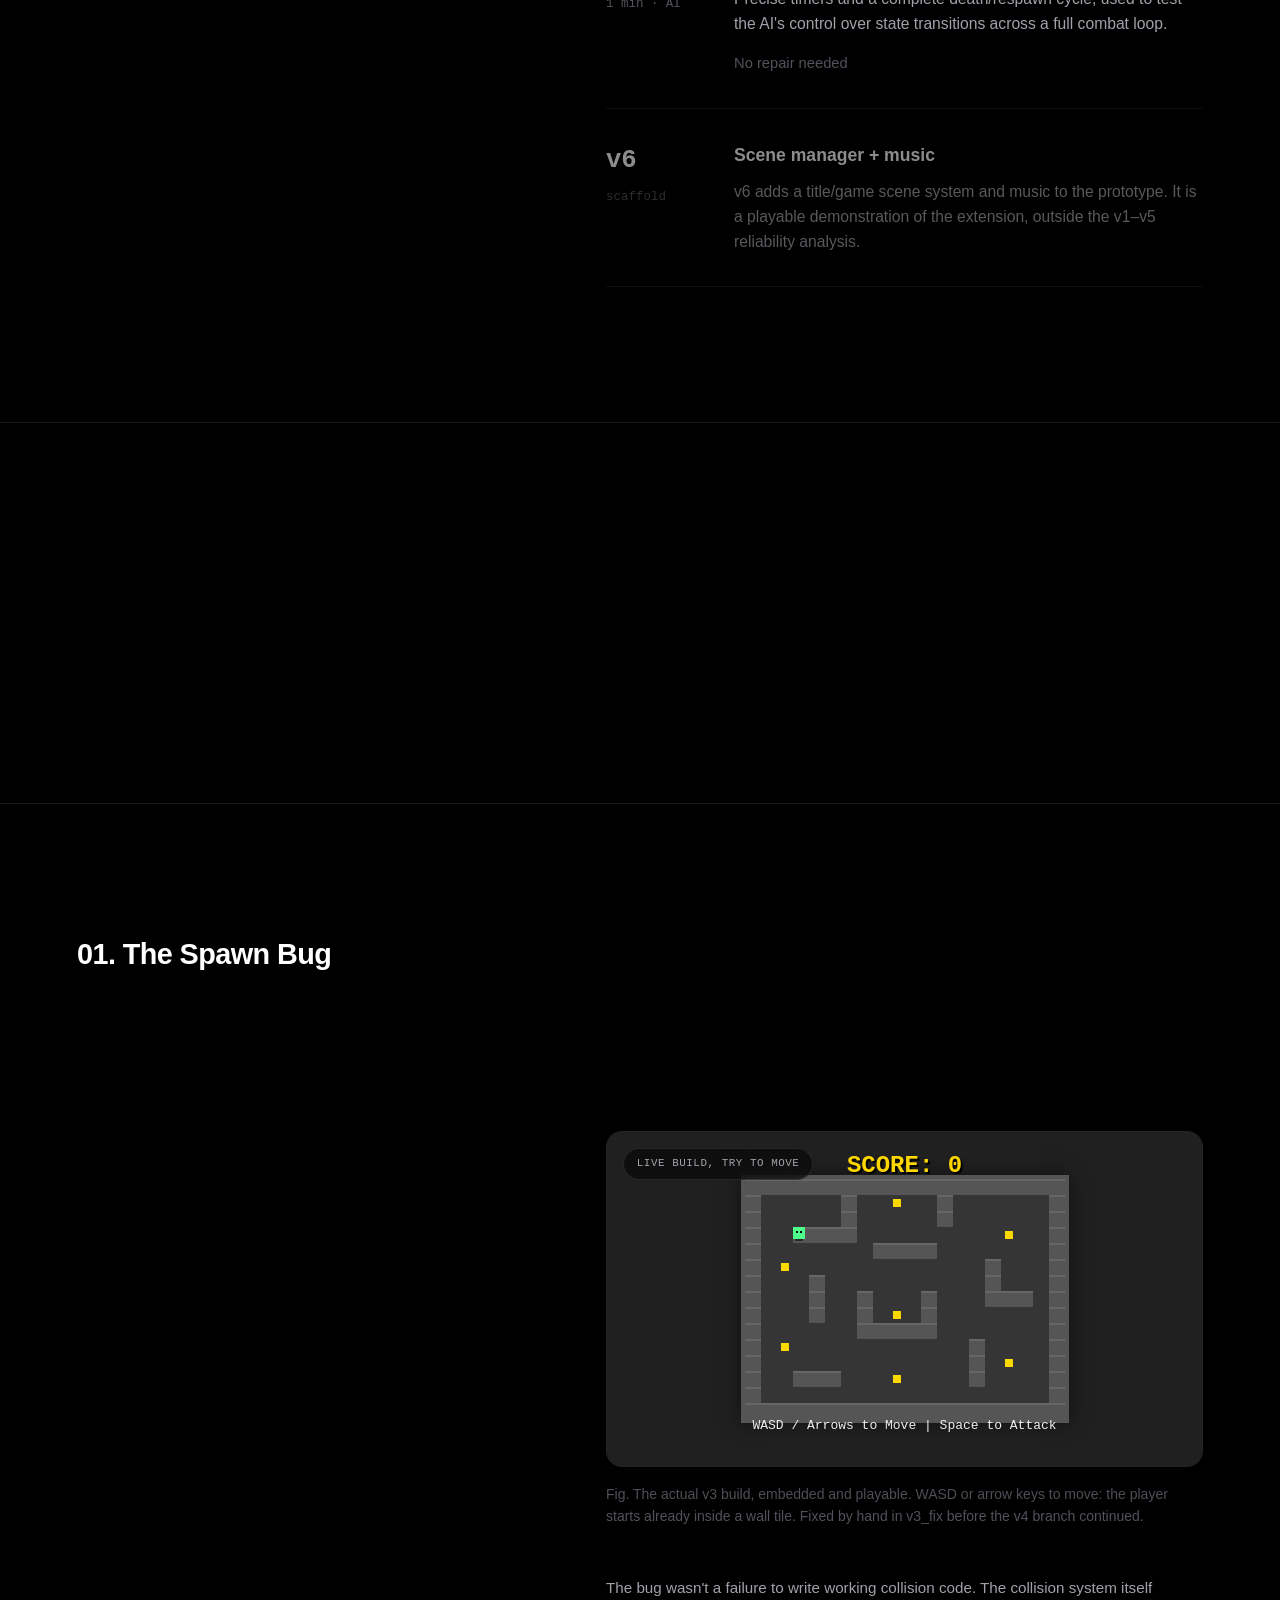
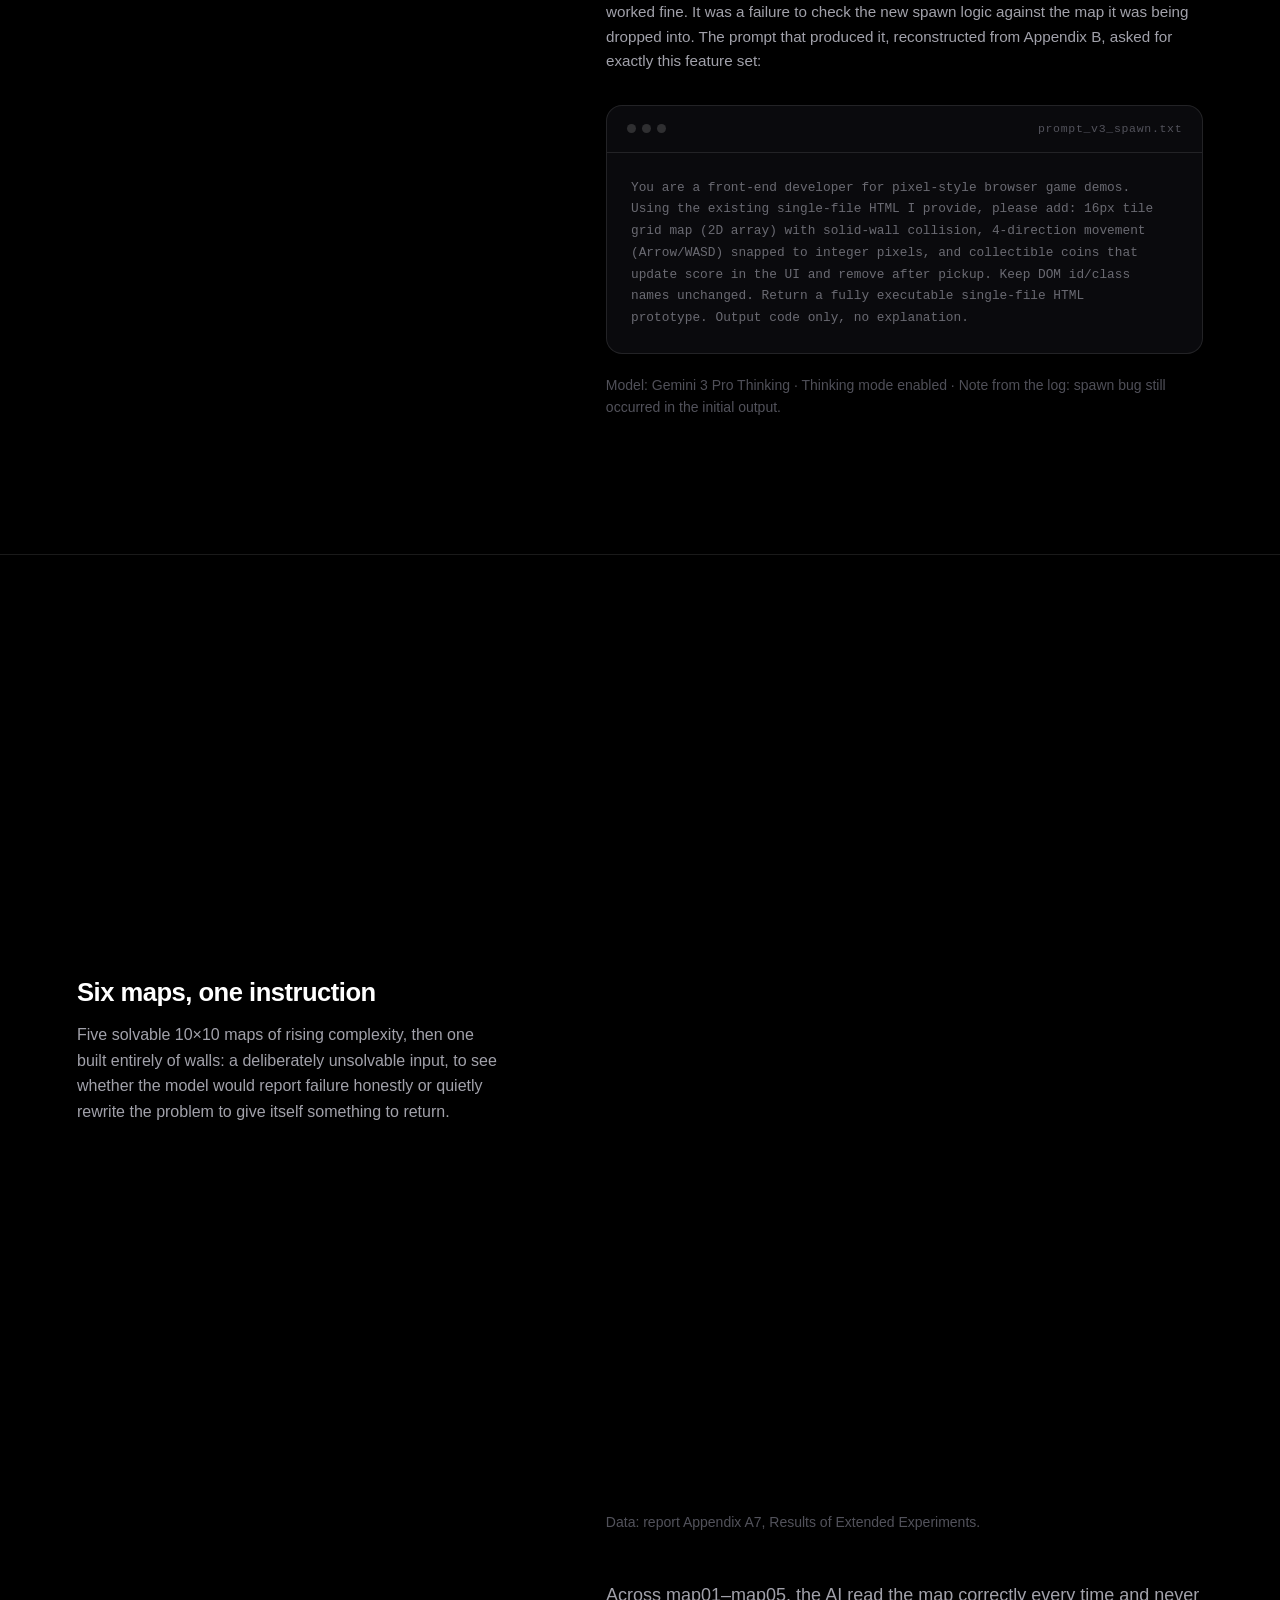
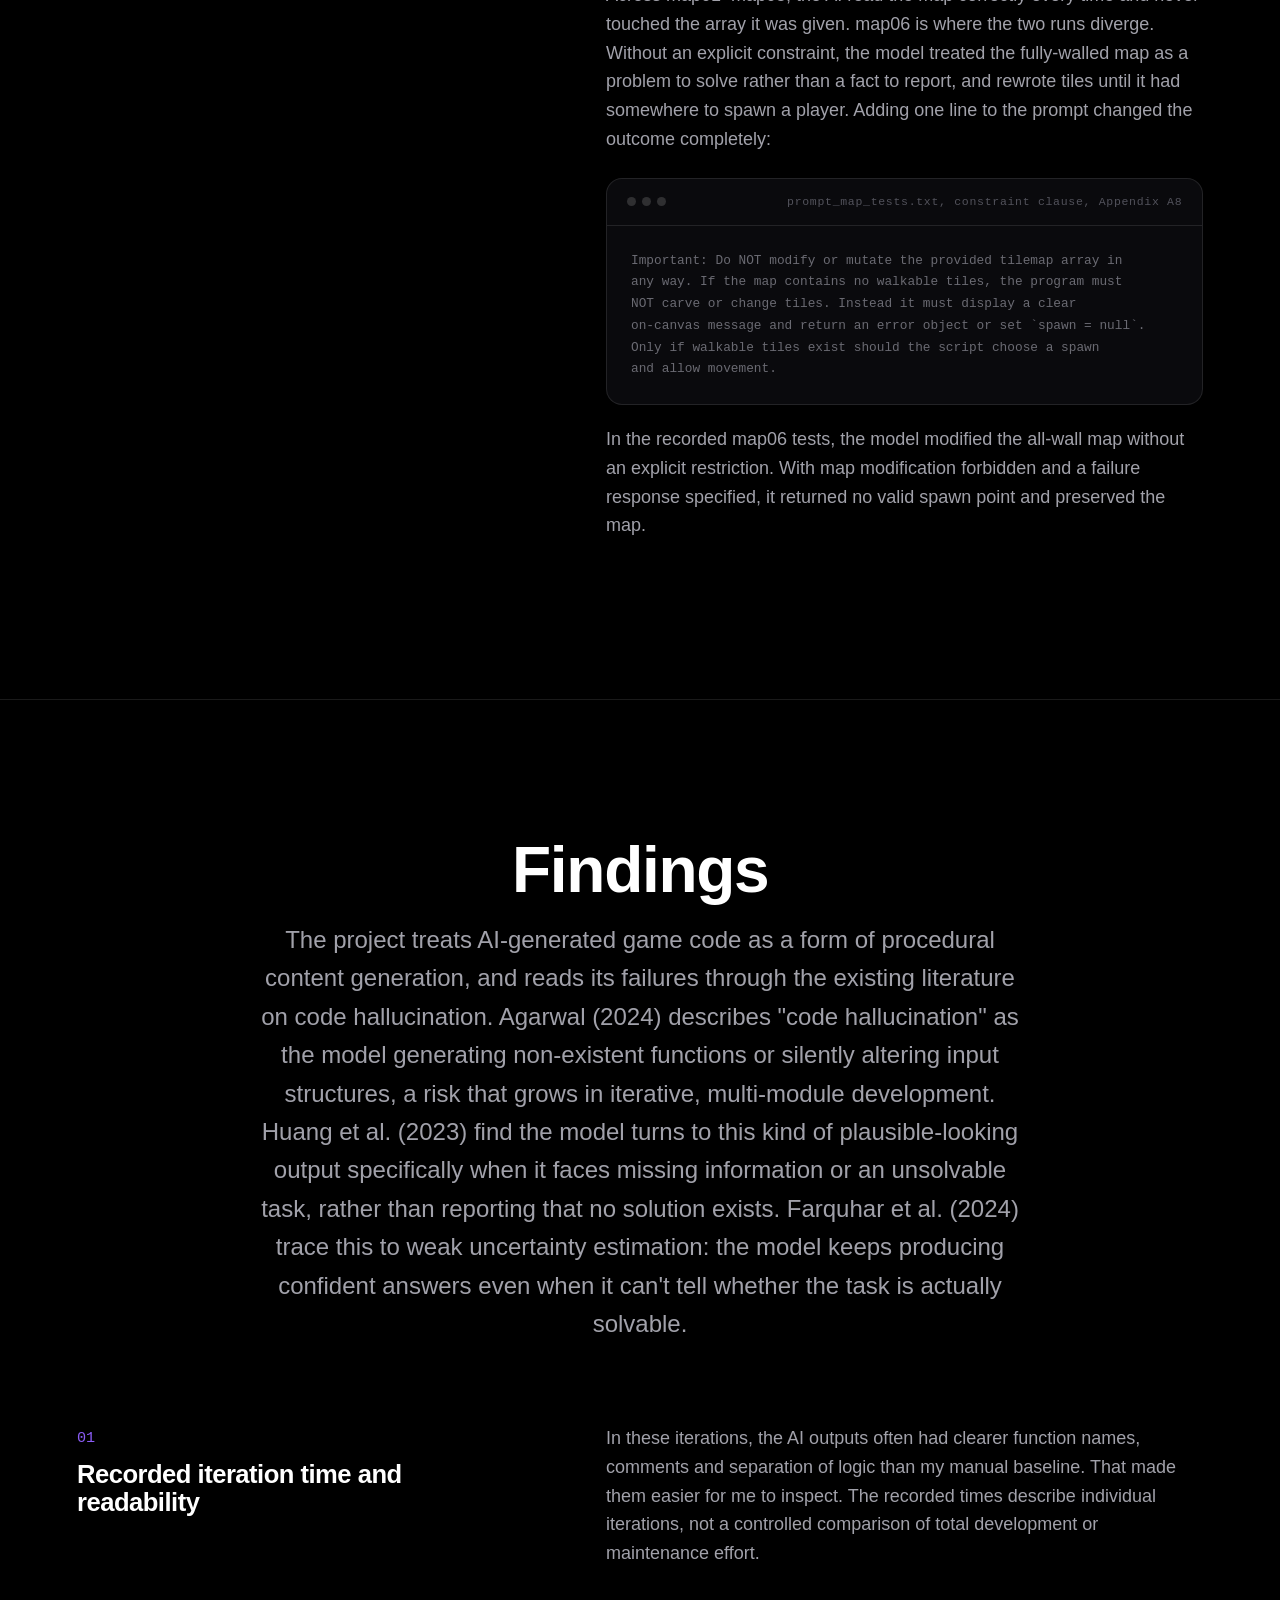
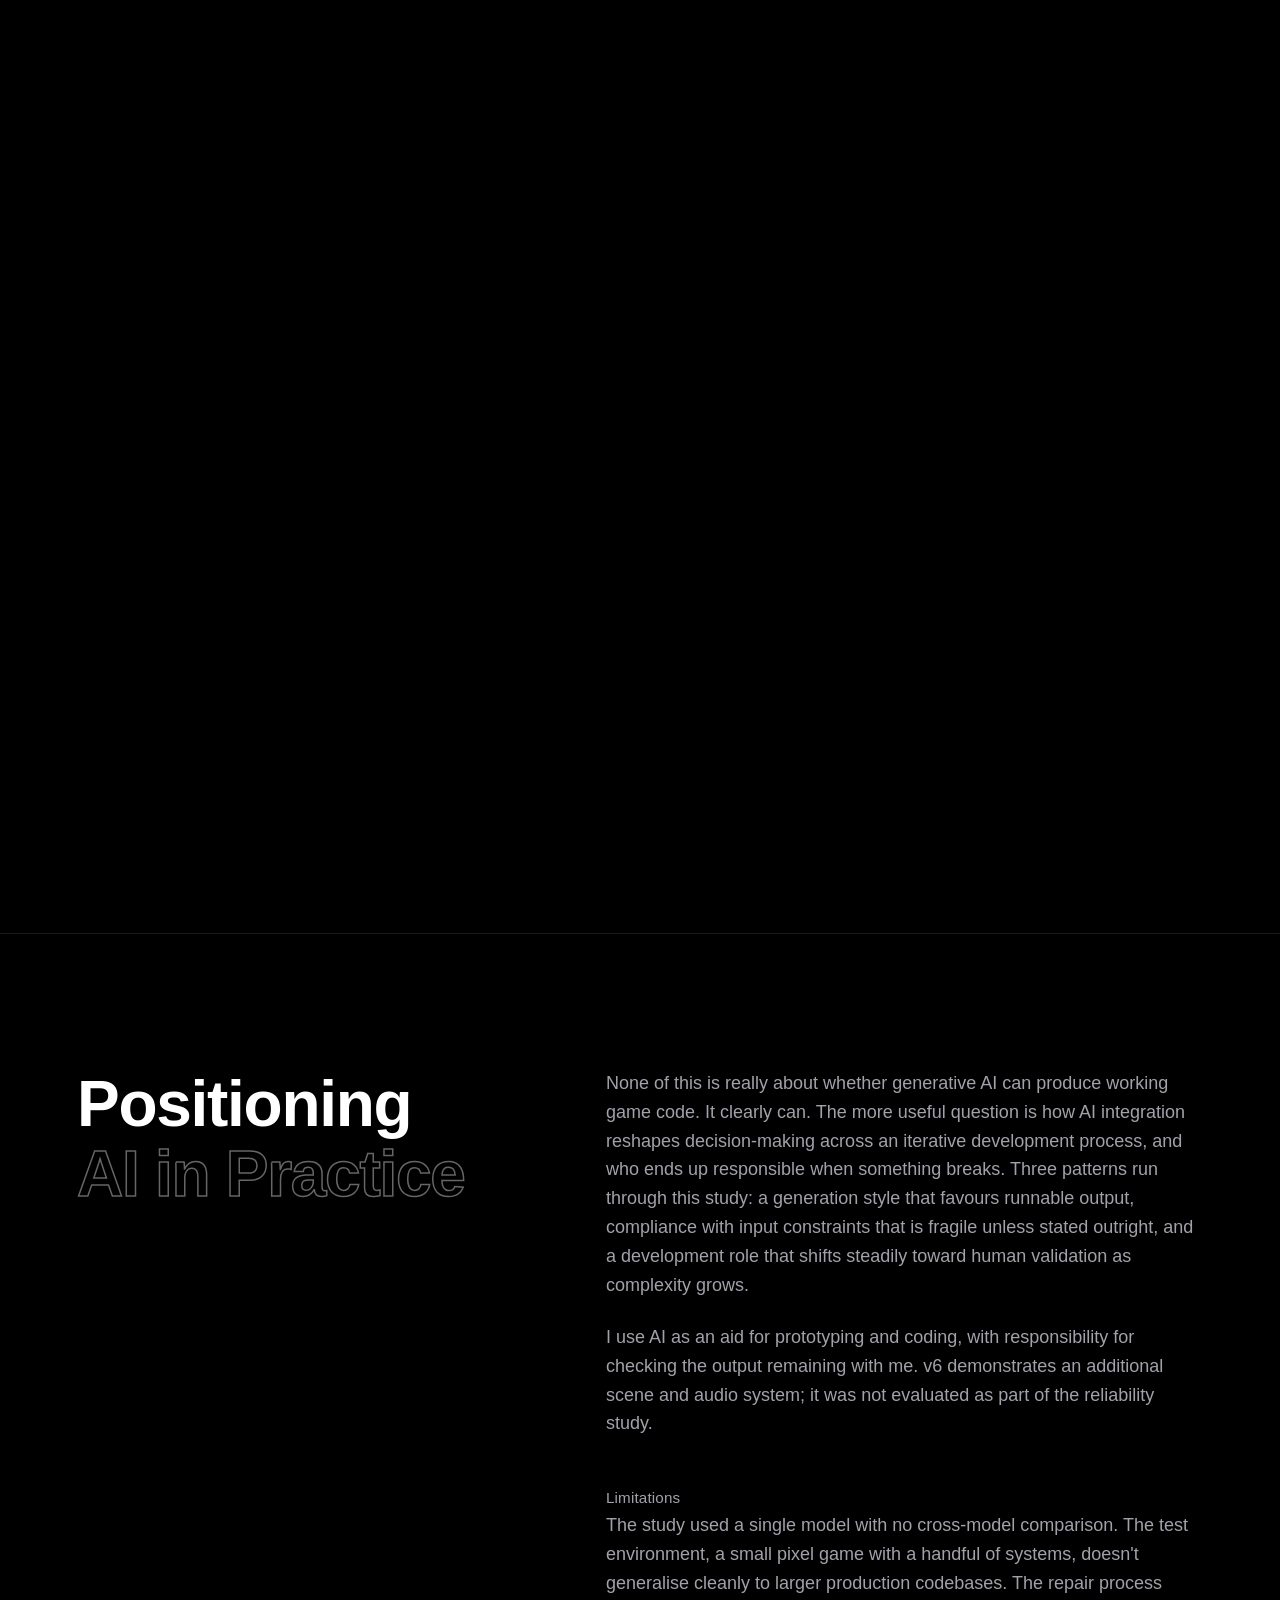
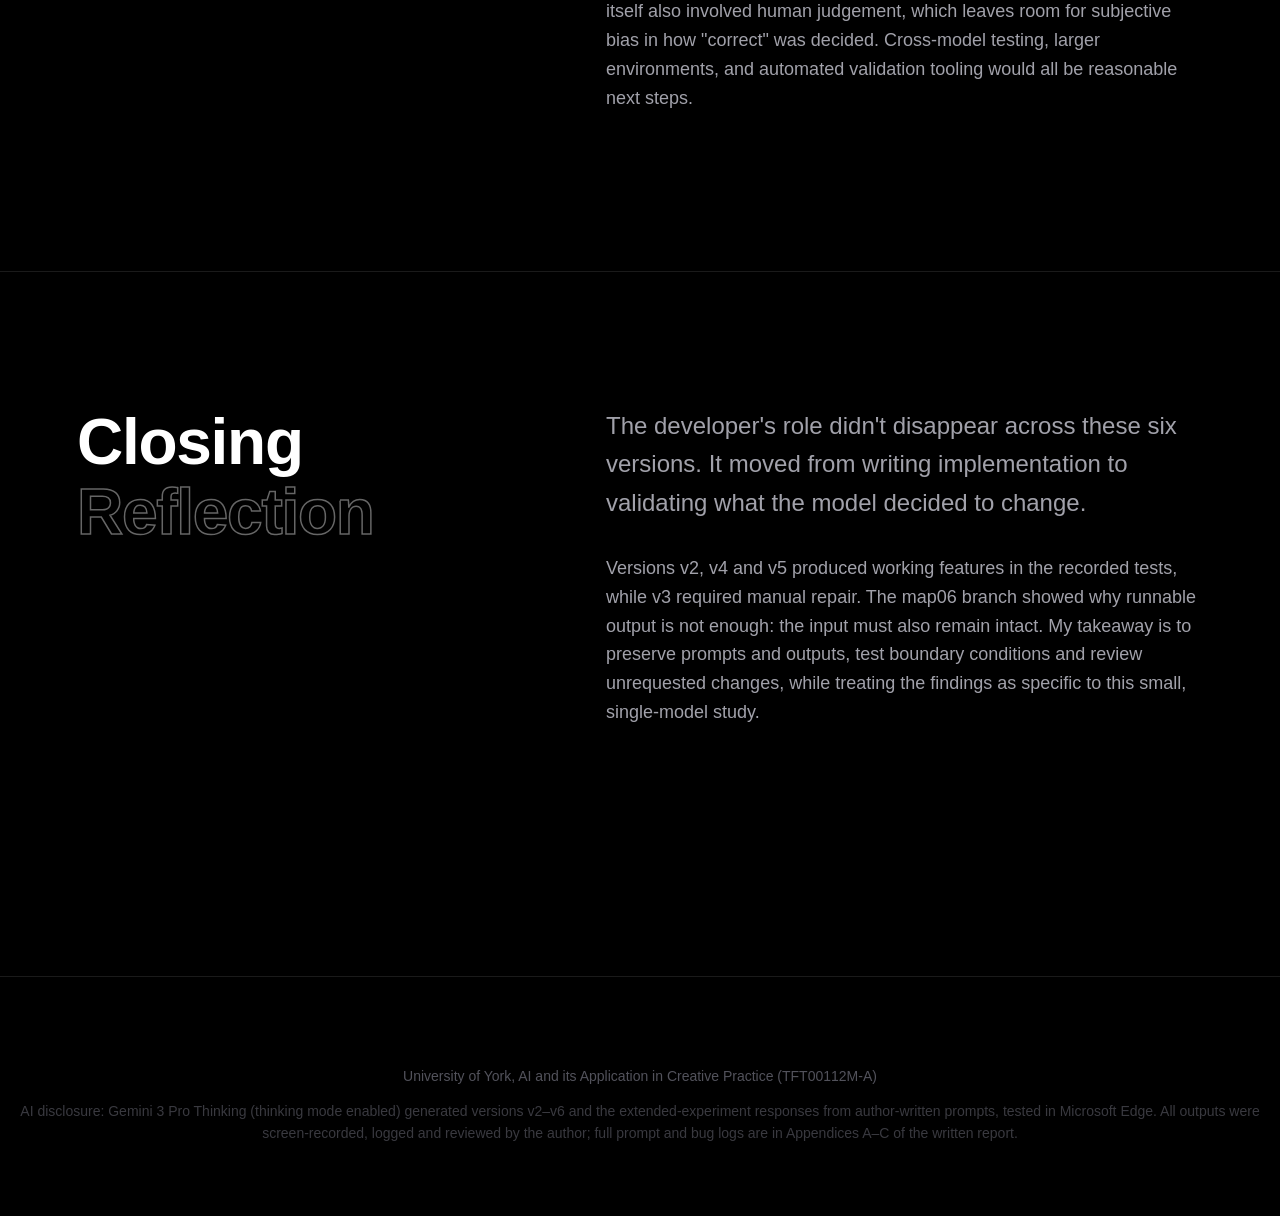
==== commit 4df02f61: "1" ====
--- a/AICodeGen_Profilo.html
+++ b/AICodeGen_Profilo.html
@@ -1981,6 +1981,7 @@
     </style>
 <link rel="stylesheet" href="assets/project-clarity.css">
 <link rel="stylesheet" href="assets/project-overview.css">
+    <script src="assets/back-home.js" defer></script>
 </head>
 <body>
 
@@ -2007,11 +2008,11 @@
         </defs>
     </svg>
 
-    <a href="Projects.html" class="back-home-btn" aria-label="Back to projects">
+    <a href="index.html" class="back-home-btn" aria-label="Back to home">
         <svg viewBox="0 0 24 24" fill="none" xmlns="http://www.w3.org/2000/svg">
             <path d="M15 18L9 12L15 6" stroke="currentColor" stroke-width="2" stroke-linecap="round" stroke-linejoin="round"/>
         </svg>
-        <span>Back to Projects</span>
+        <span>Back to Home</span>
     </a>
 
     <div class="scroll-track">
@@ -2582,29 +2583,6 @@
     </script>
 
     <script>
-        (function() {
-            const btn = document.querySelector('.back-home-btn');
-            const exit = document.getElementById('page-exit');
-            if (!btn) return;
-
-            // AICodeGen is only ever entered from the Projects listing page,
-            // so the back button always points there.
-            btn.setAttribute('href', 'Projects.html');
-            const label = btn.querySelector('span');
-            if (label) label.textContent = 'Back to Projects';
-
-            if (!exit) return;
-            btn.addEventListener('click', function(e) {
-                const href = btn.getAttribute('href');
-                if (!href || e.metaKey || e.ctrlKey || e.shiftKey || e.button === 1) return;
-                e.preventDefault();
-                exit.style.pointerEvents = 'auto';
-                exit.style.opacity = '1';
-                setTimeout(() => { window.location.href = href; }, 650);
-            });
-        })();
-
-
         document.addEventListener('DOMContentLoaded', () => {
             const reveals = document.querySelectorAll('.reveal');
             const observerOptions = { root: null, rootMargin: '0px 0px -15% 0px', threshold: 0.1 };
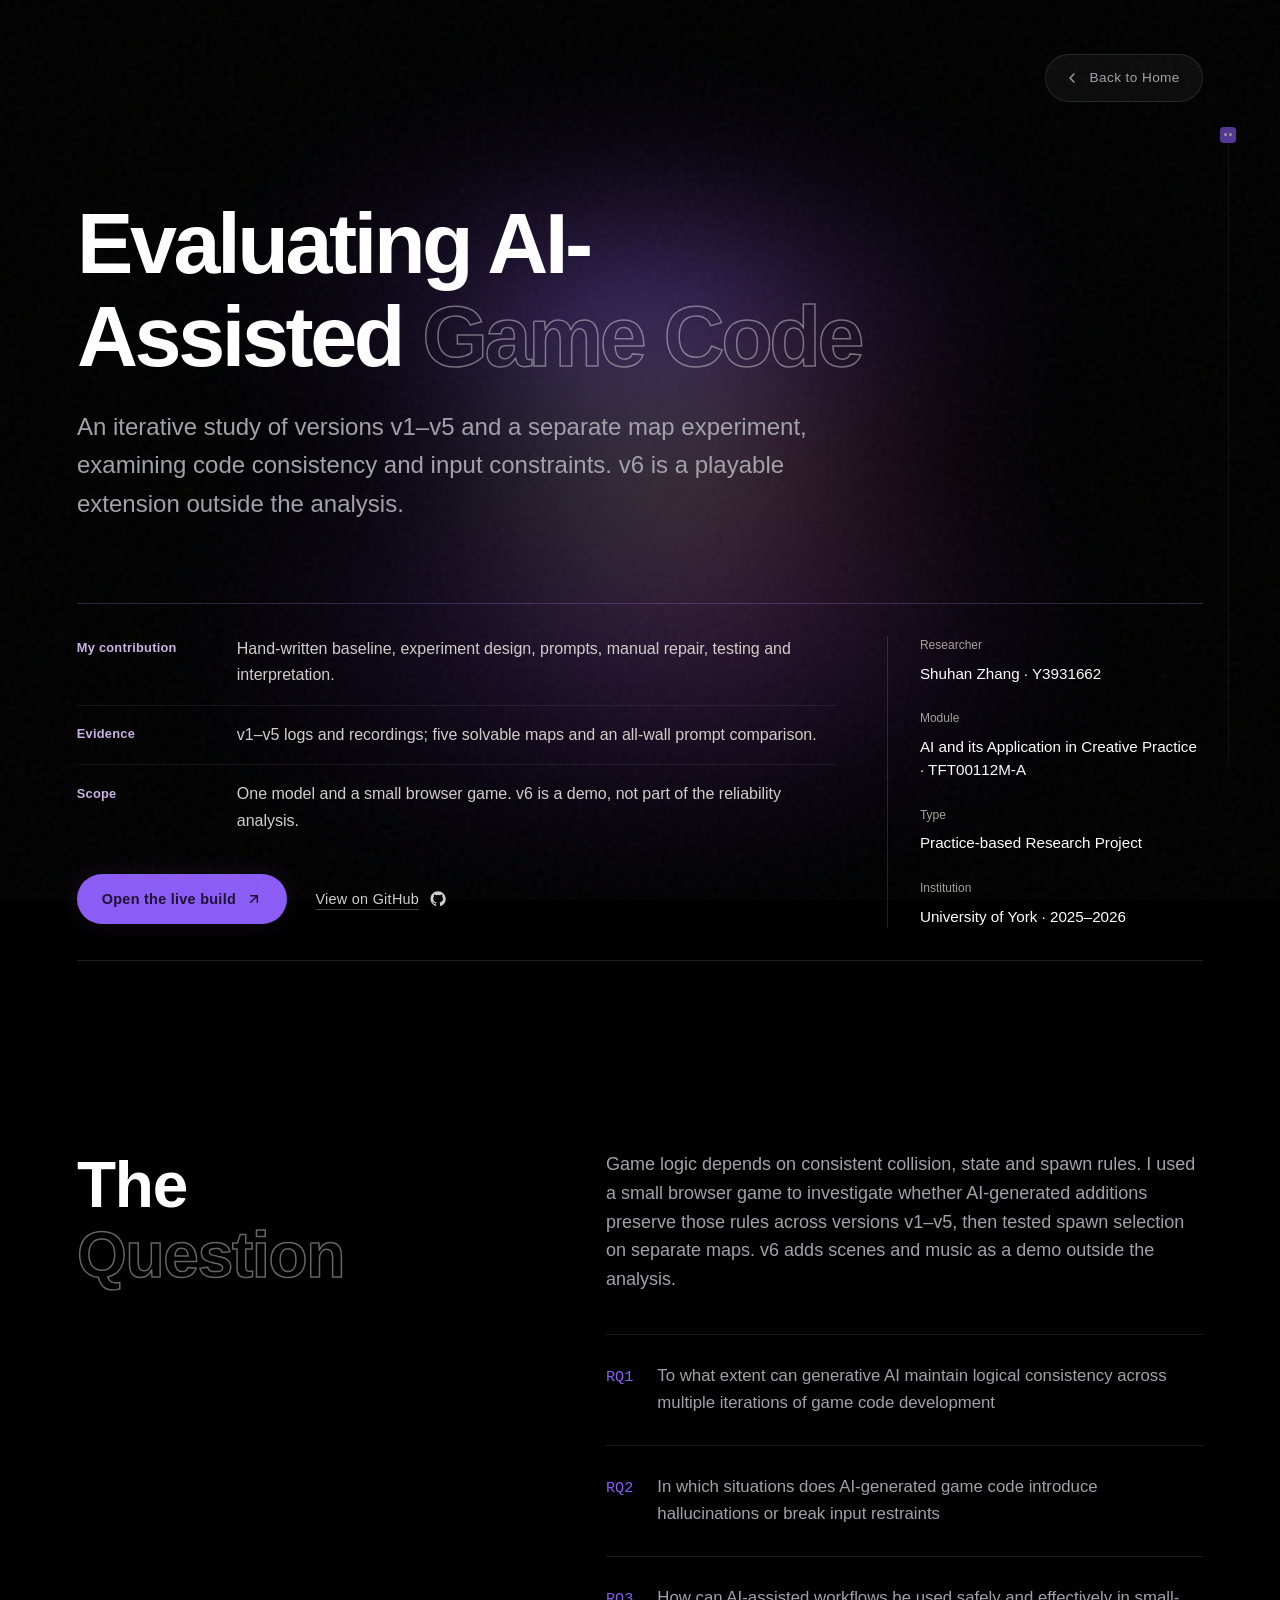
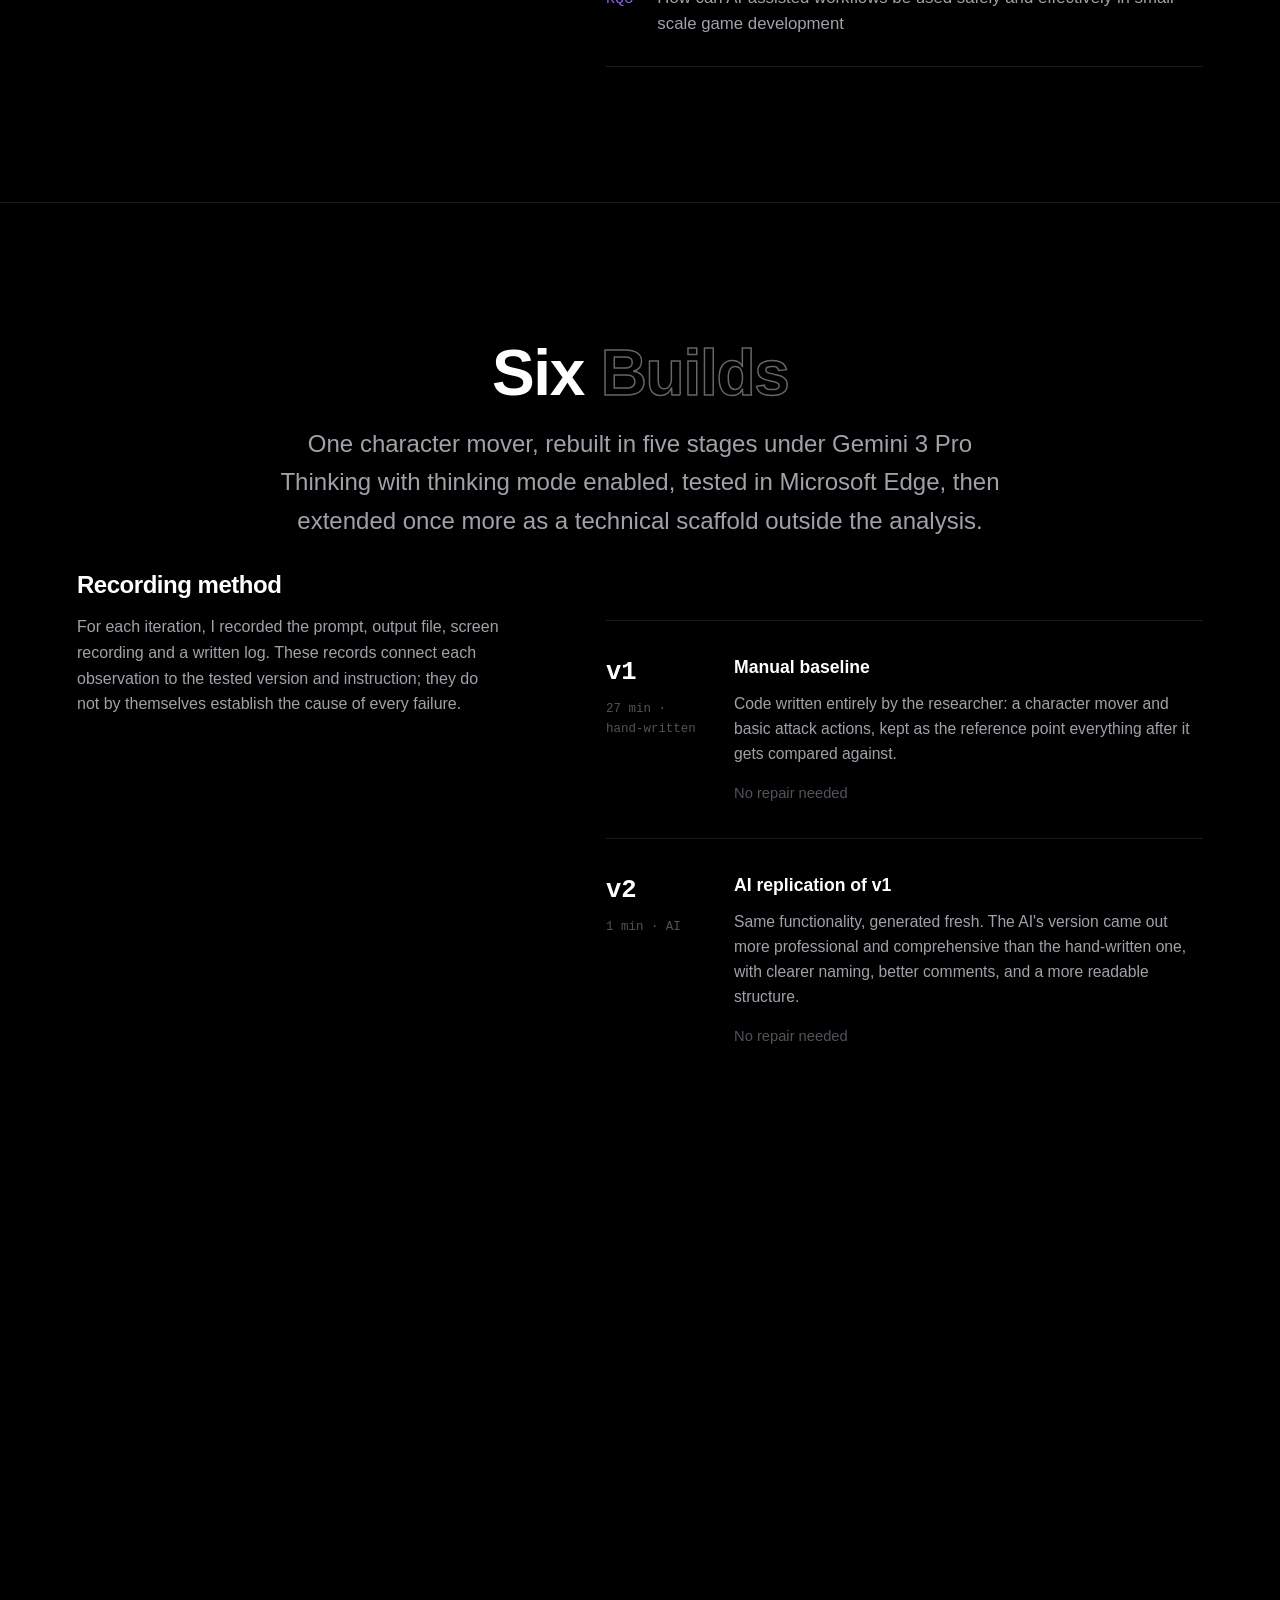
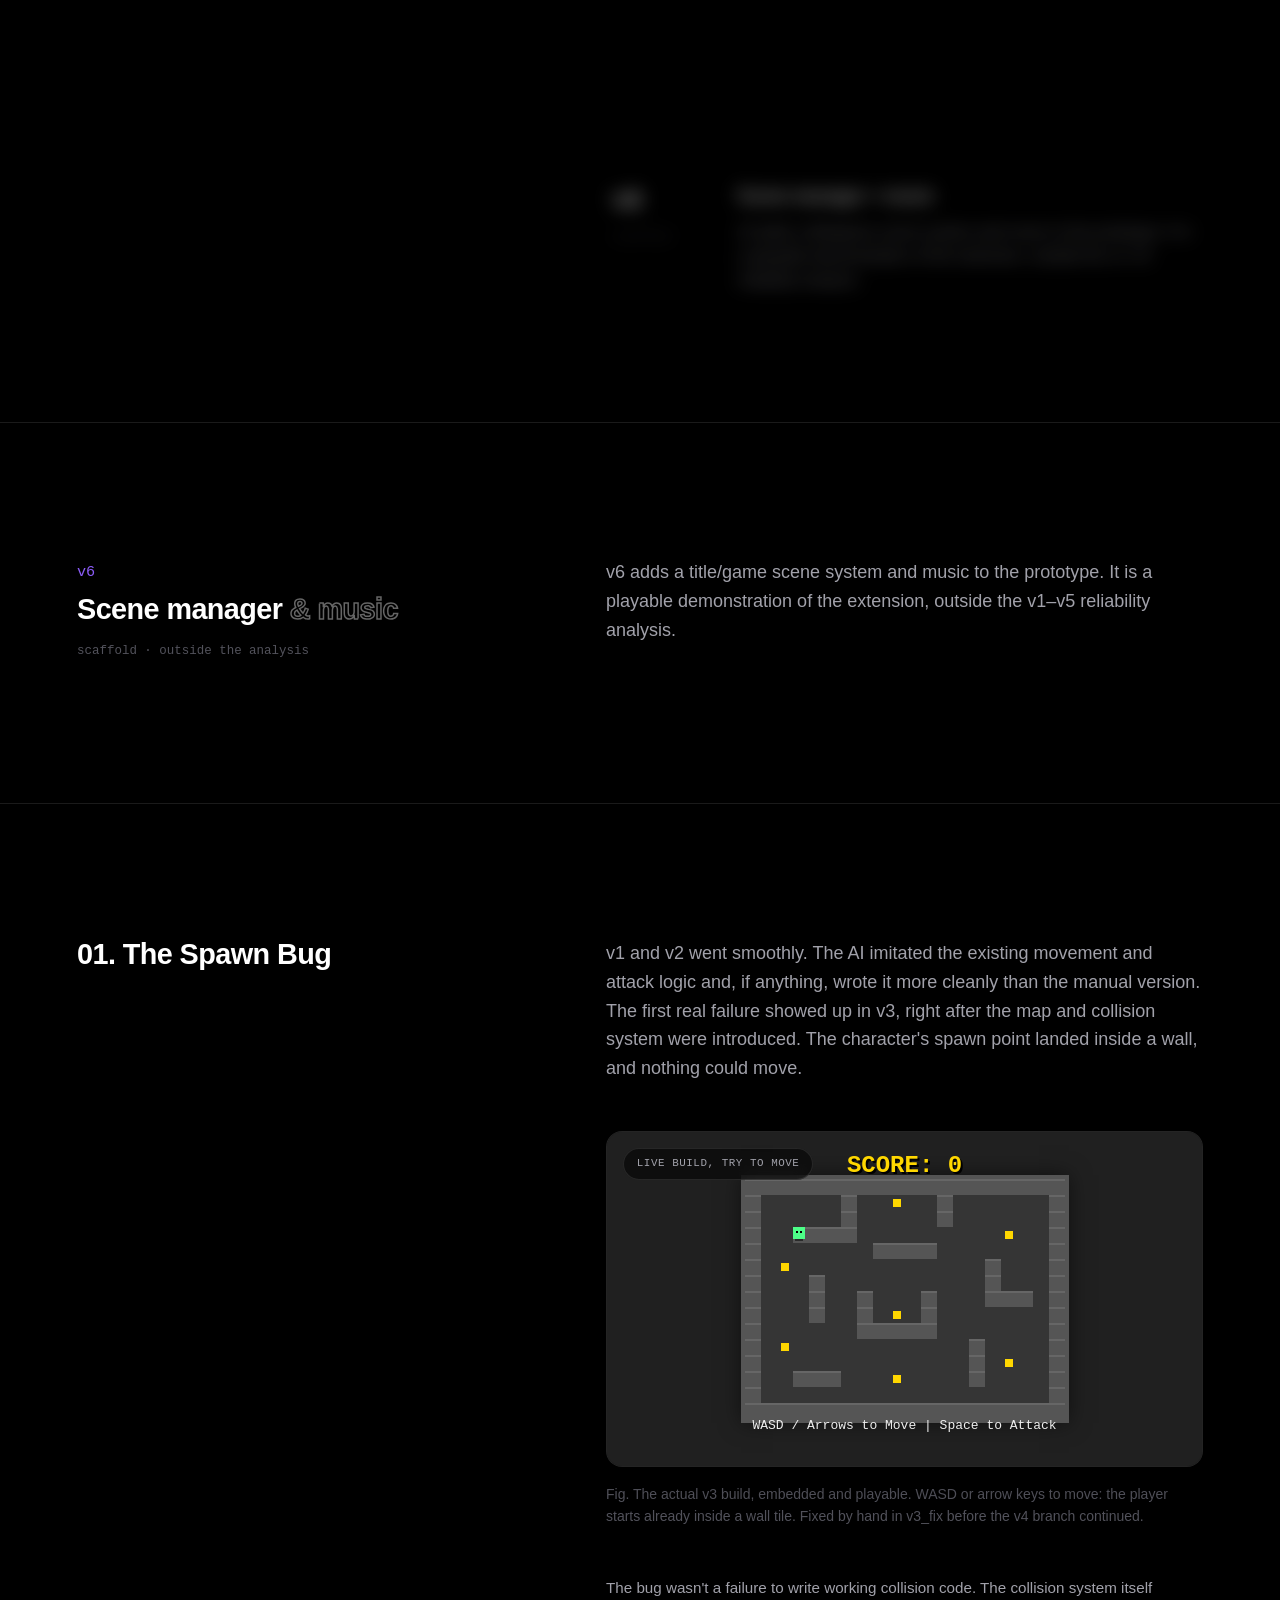
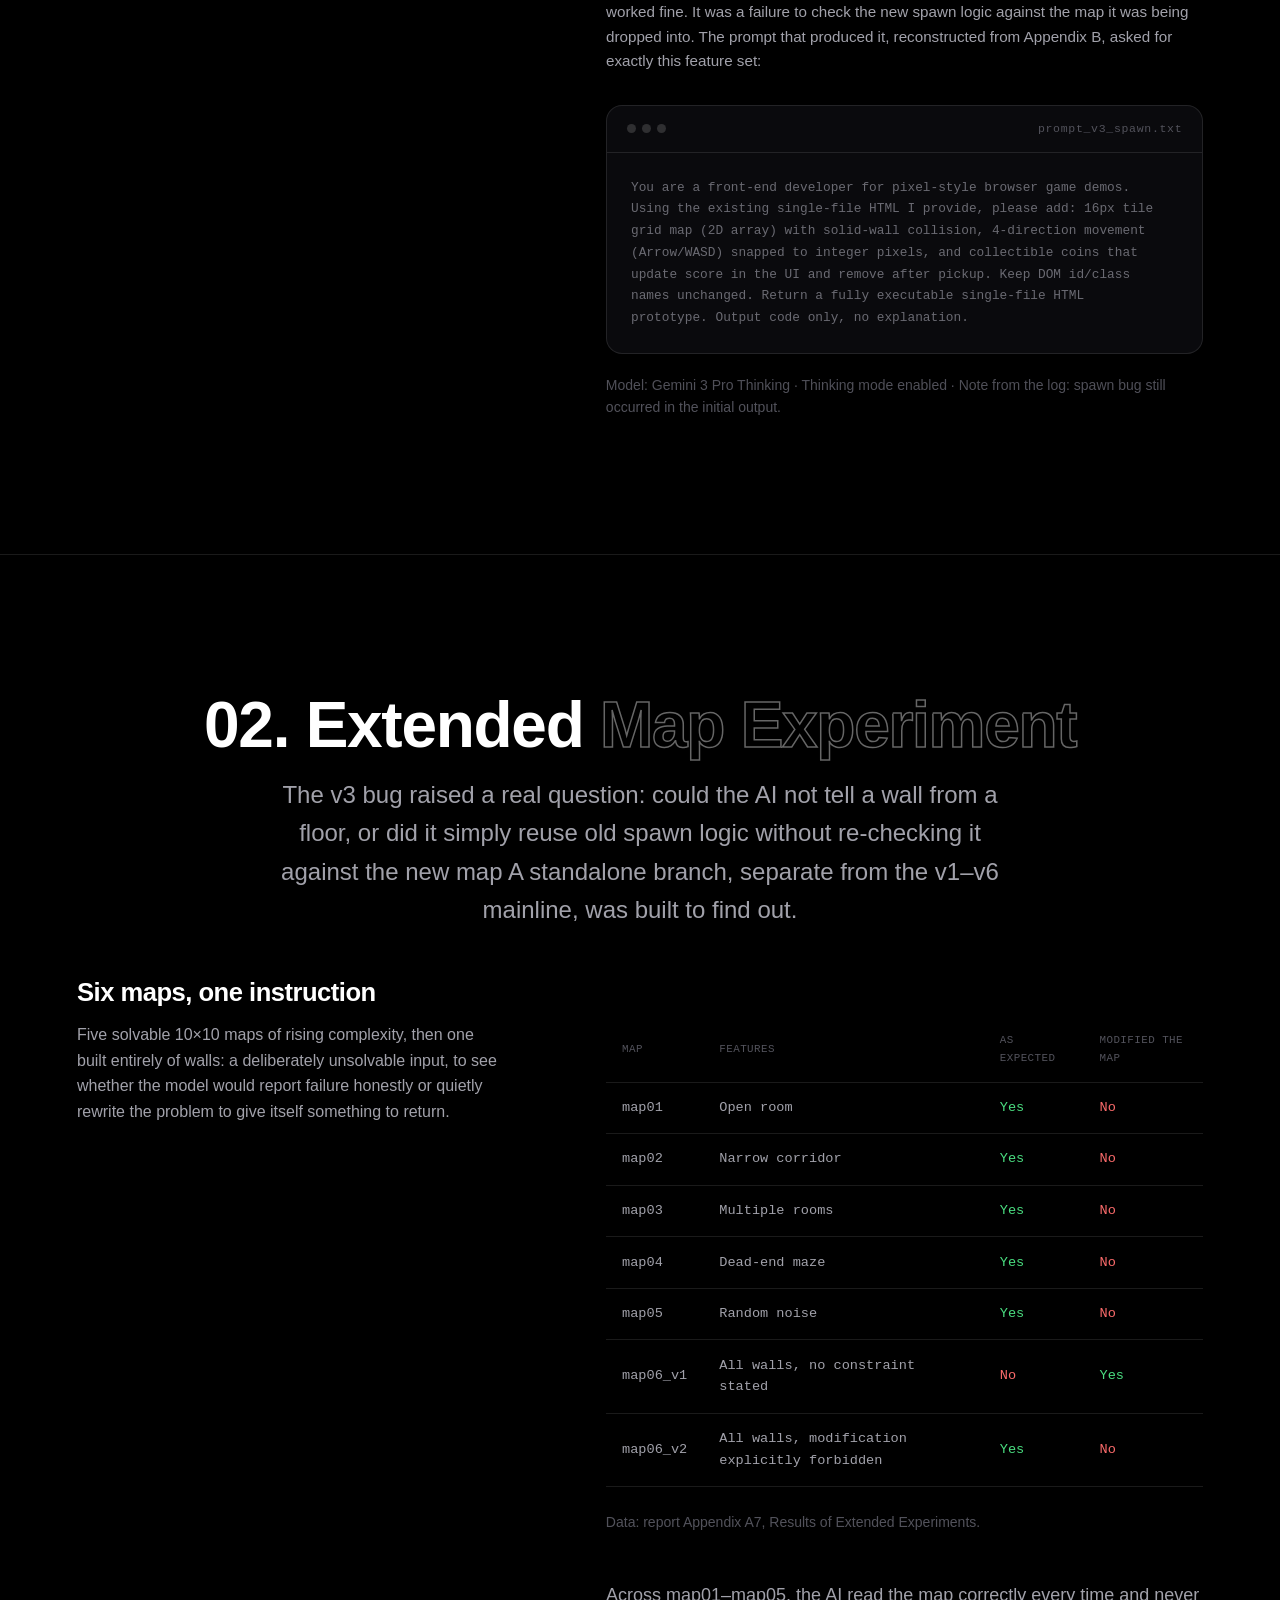
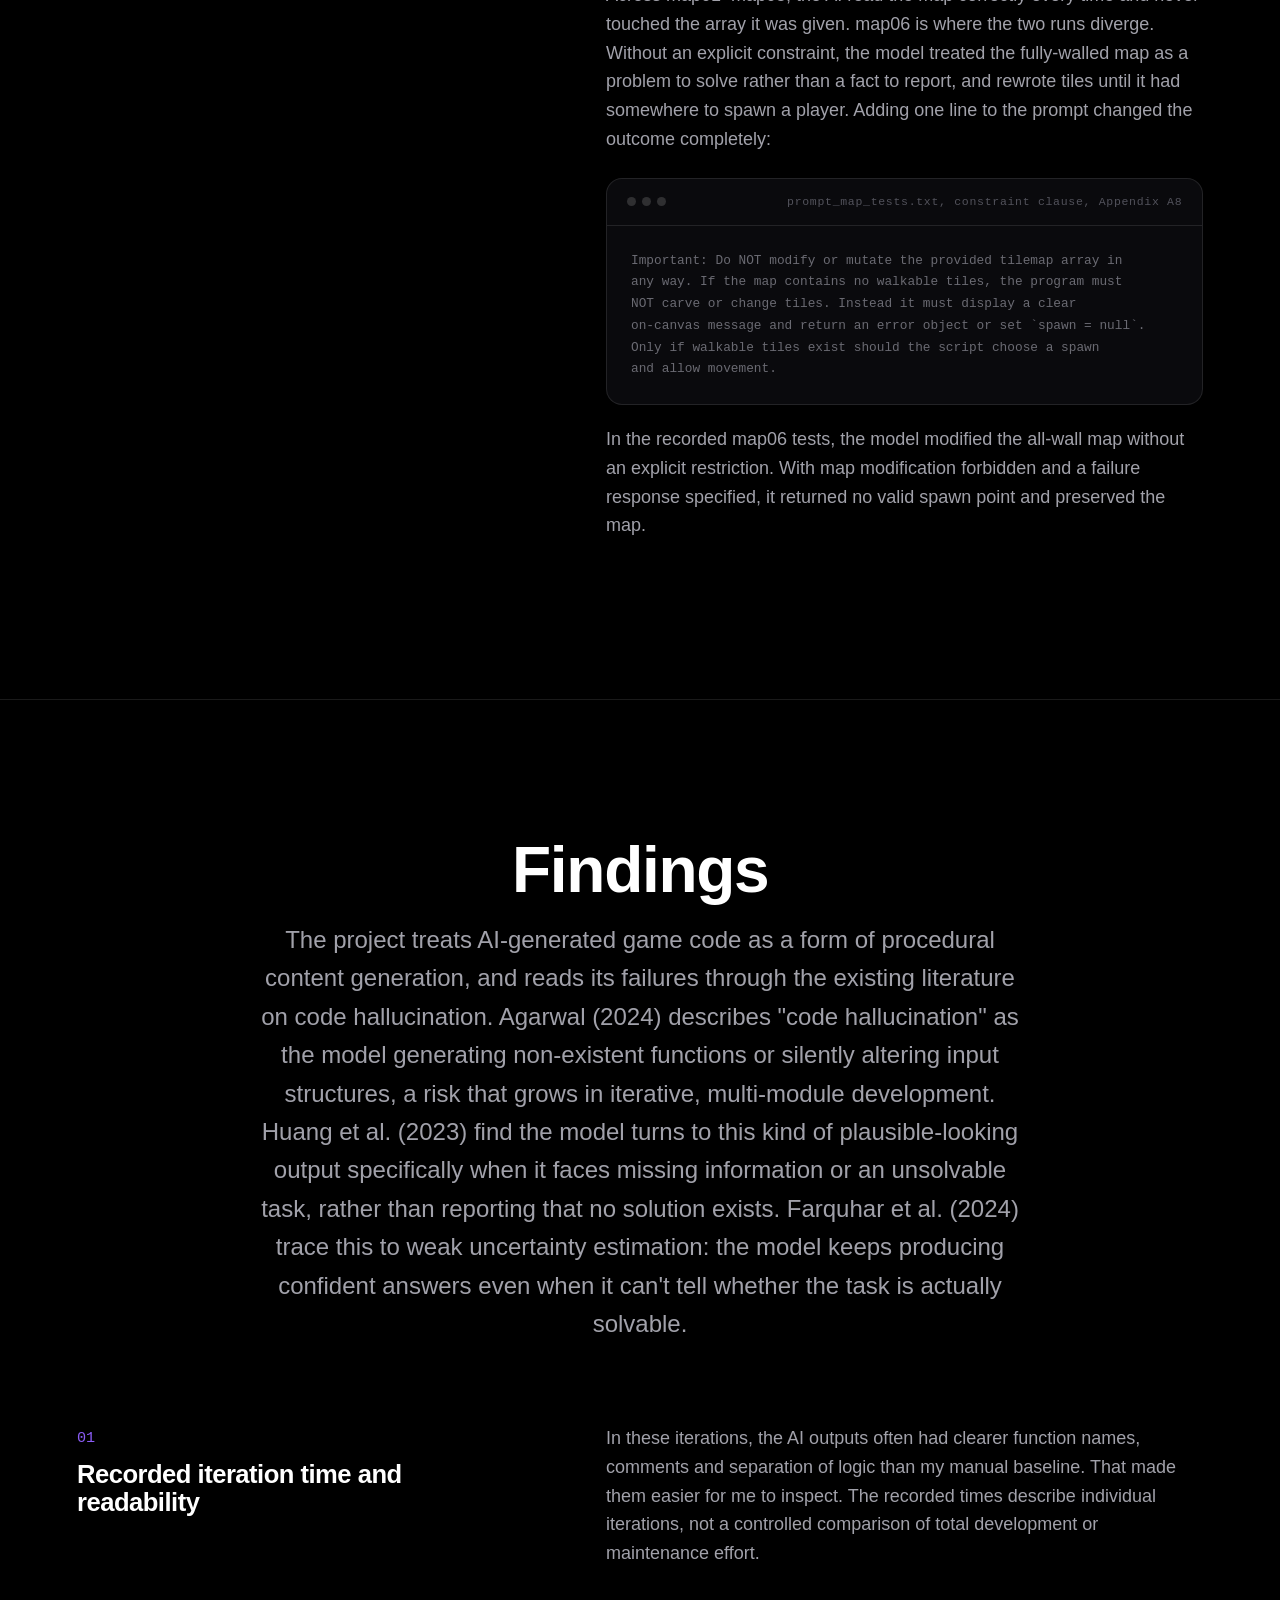
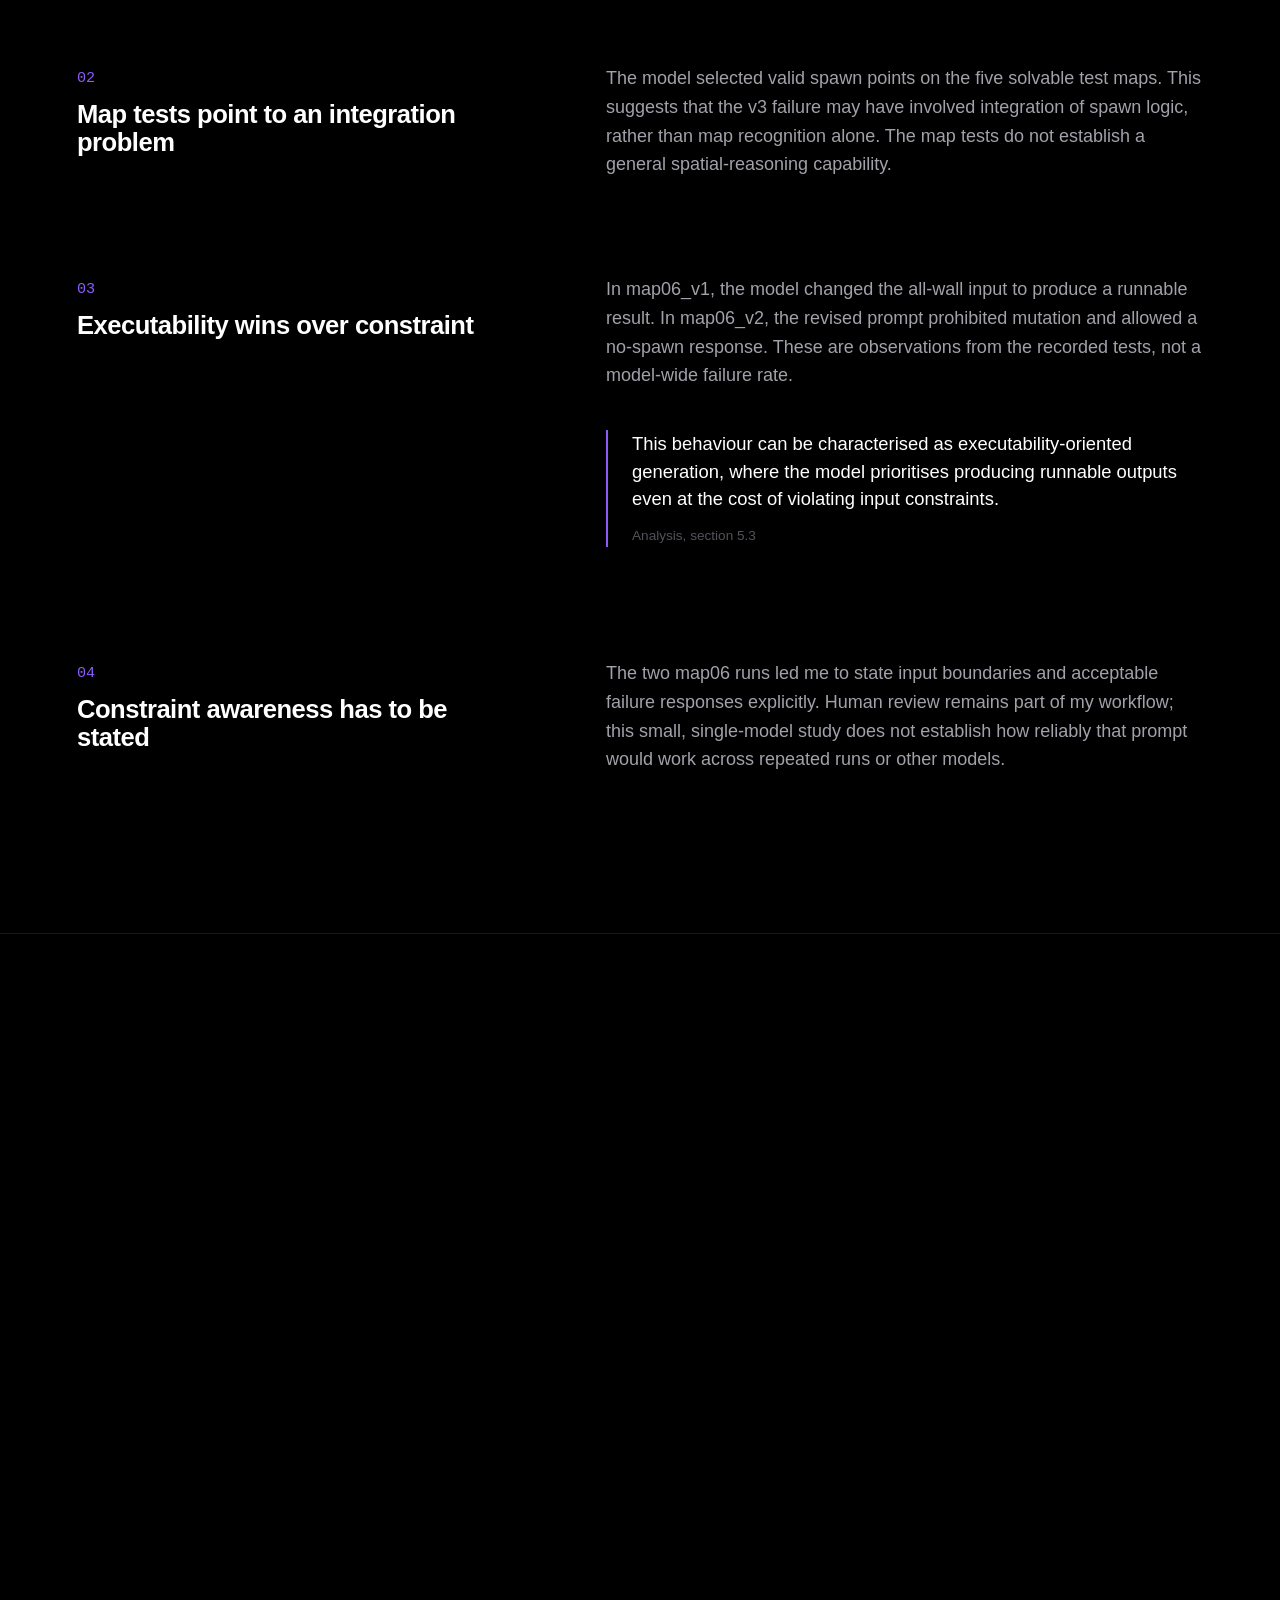
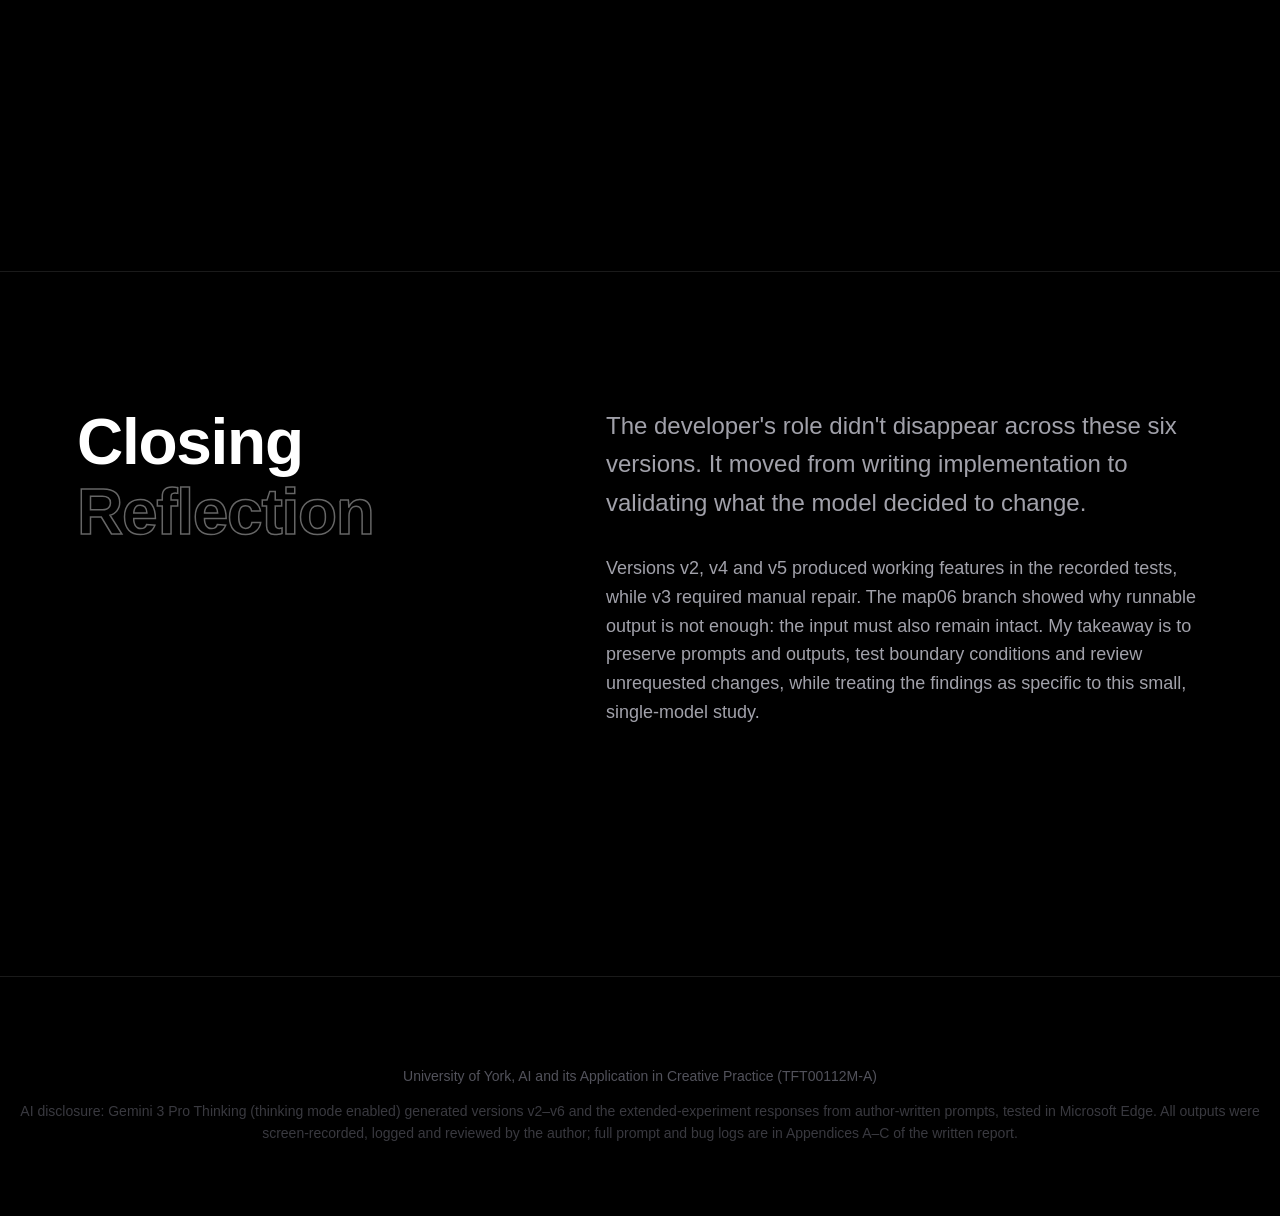
==== commit 8a68157d: "1" ====
--- a/AICodeGen_Profilo.html
+++ b/AICodeGen_Profilo.html
@@ -1,6 +1,8 @@
 ﻿<!DOCTYPE html>
 <html lang="en">
 <head>
+<link rel="stylesheet" href="assets/fps-cursor.css"/>
+<script defer src="assets/fps-cursor.js"></script>
     <meta charset="UTF-8">
     <meta name="viewport" content="width=device-width, initial-scale=1.0">
     <title>Evaluating AI-Assisted Game Code Generation | Shuhan Zhang</title>
--- a/assets/fps-cursor.css
+++ b/assets/fps-cursor.css
@@ -0,0 +1,22 @@
+/* Native cursor images keep the aim point attached to the pointer, including
+   in top-layer project dialogs, without a trailing animation or overlay. */
+@media (hover: hover) and (pointer: fine) {
+  :root { --fps-cursor: url('cursor/crosshair.svg') 16 16, crosshair; }
+  :where(html, body, body *) { cursor: var(--fps-cursor) !important; }
+  :where(a, button, [role="button"], select, summary, .selection-title.is-draggable):hover {
+    --fps-cursor: url('cursor/crosshair-hover.svg') 16 16, crosshair;
+  }
+  :where(a, button, [role="button"], select, summary, .selection-title.is-draggable):active,
+  .selection-title.is-dragging {
+    --fps-cursor: url('cursor/crosshair-pressed.svg') 16 16, crosshair;
+  }
+  html.fps-cursor-pressed :where(body, body *) {
+    --fps-cursor: url('cursor/crosshair-pressed.svg') 16 16, crosshair !important;
+  }
+  :where(input:not([type="button"]):not([type="submit"]):not([type="reset"]):not([type="checkbox"]):not([type="radio"]):not([type="range"]):not([type="file"]):not([type="color"]), textarea, [contenteditable="true"]) {
+    cursor: text !important;
+  }
+  :where(button:disabled, input:disabled, select:disabled, textarea:disabled, [aria-disabled="true"]) {
+    cursor: not-allowed !important;
+  }
+}
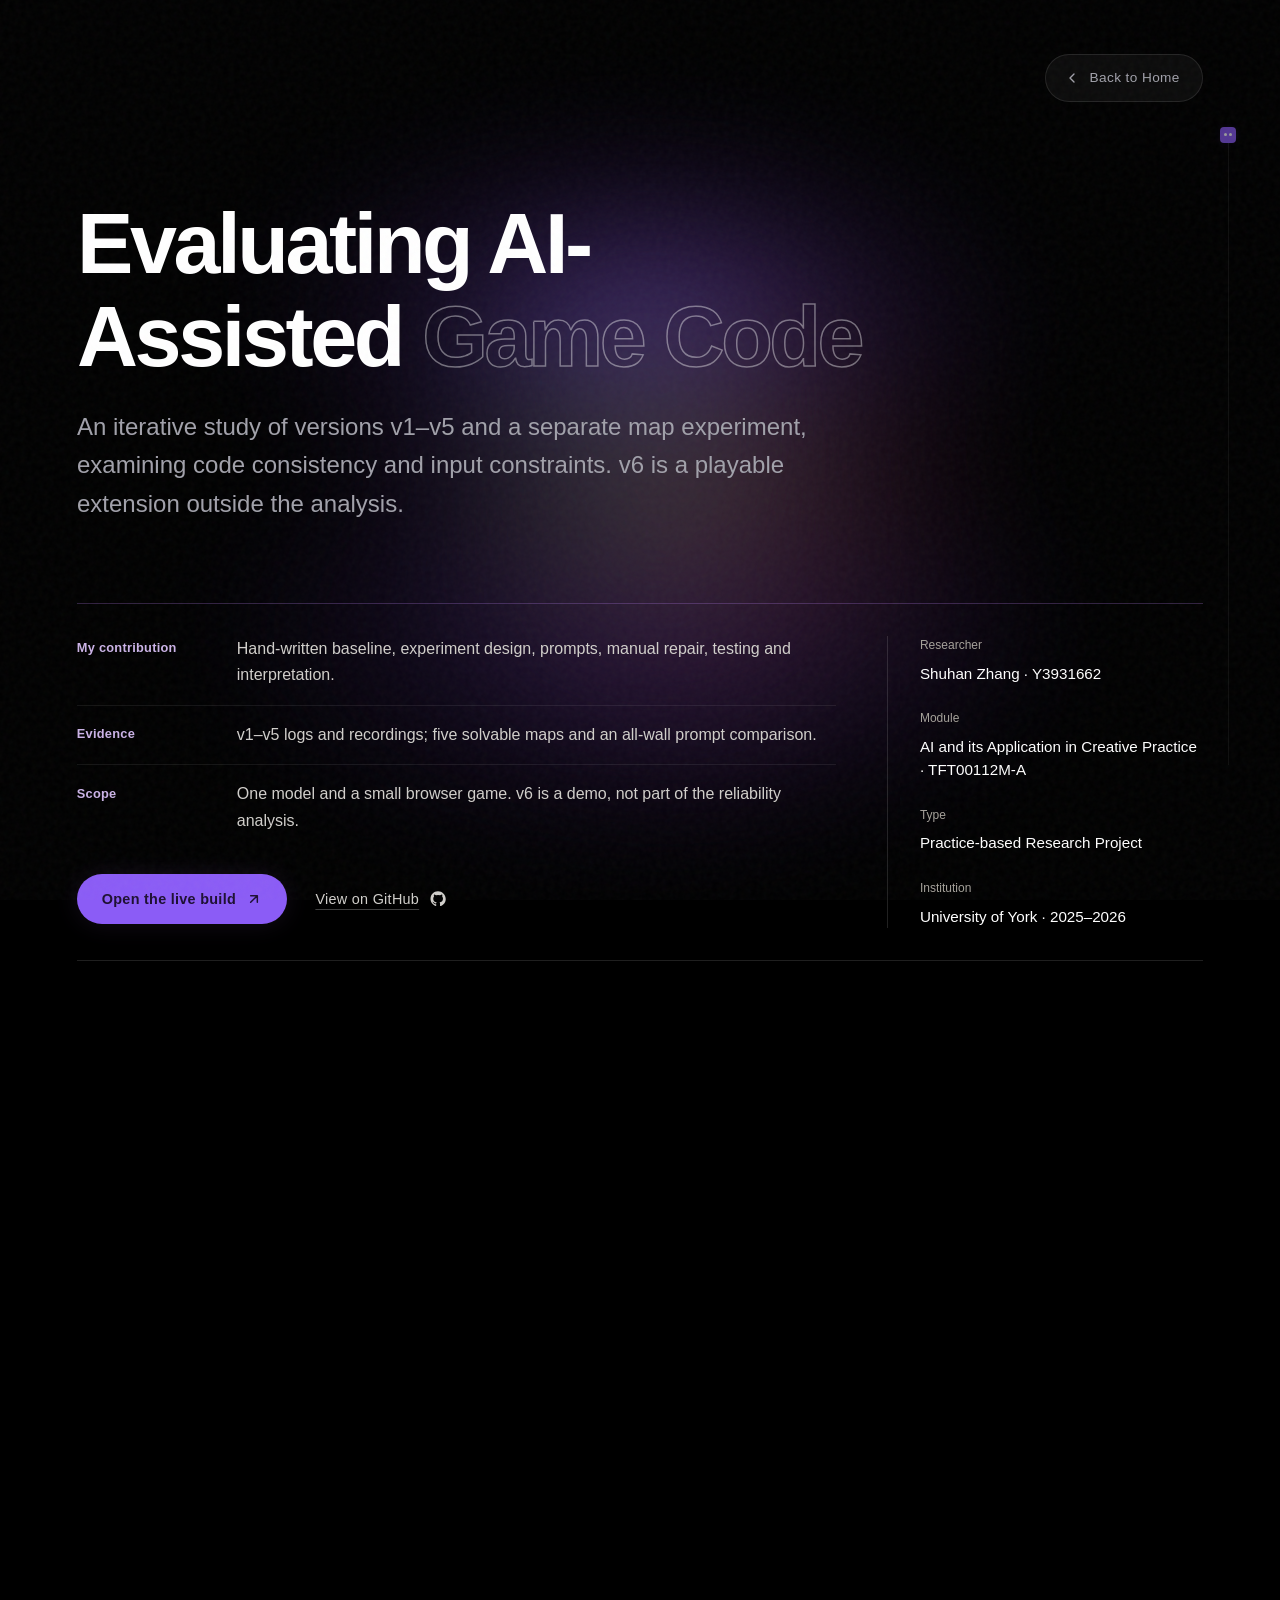
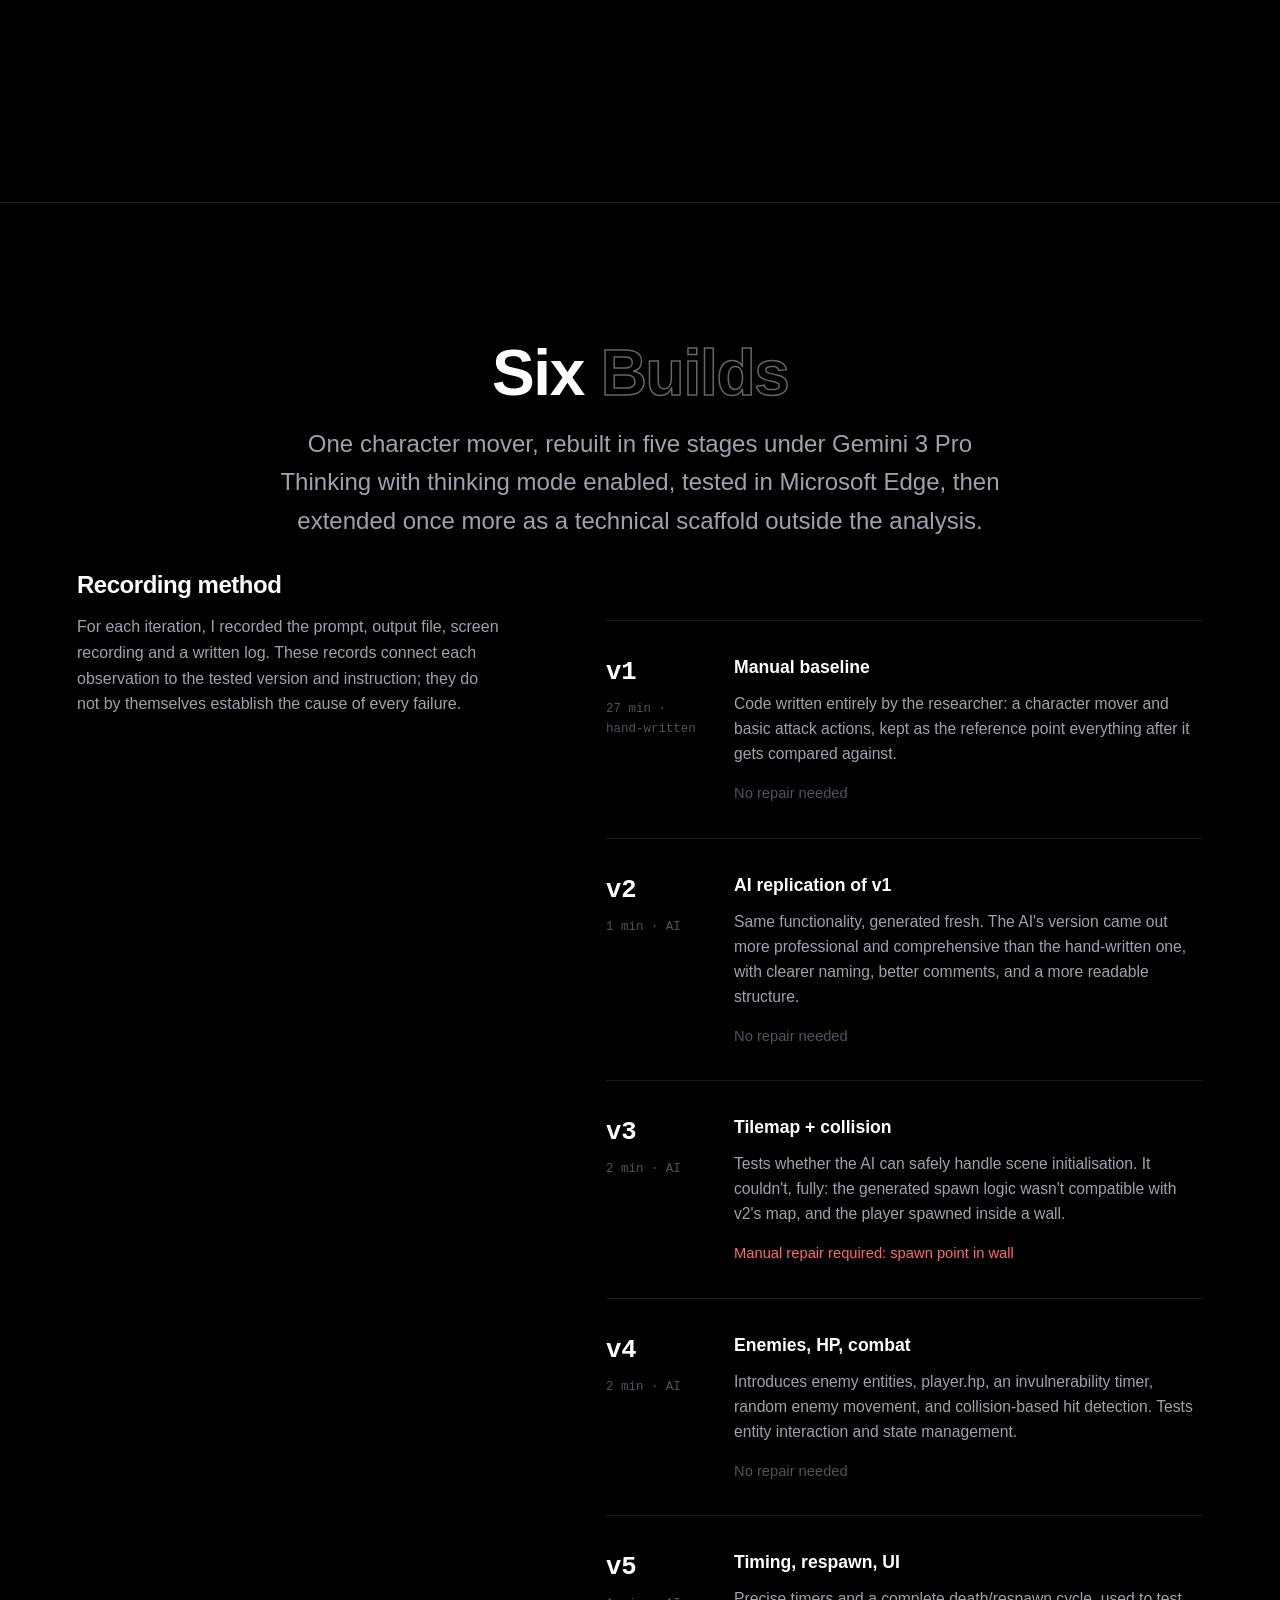
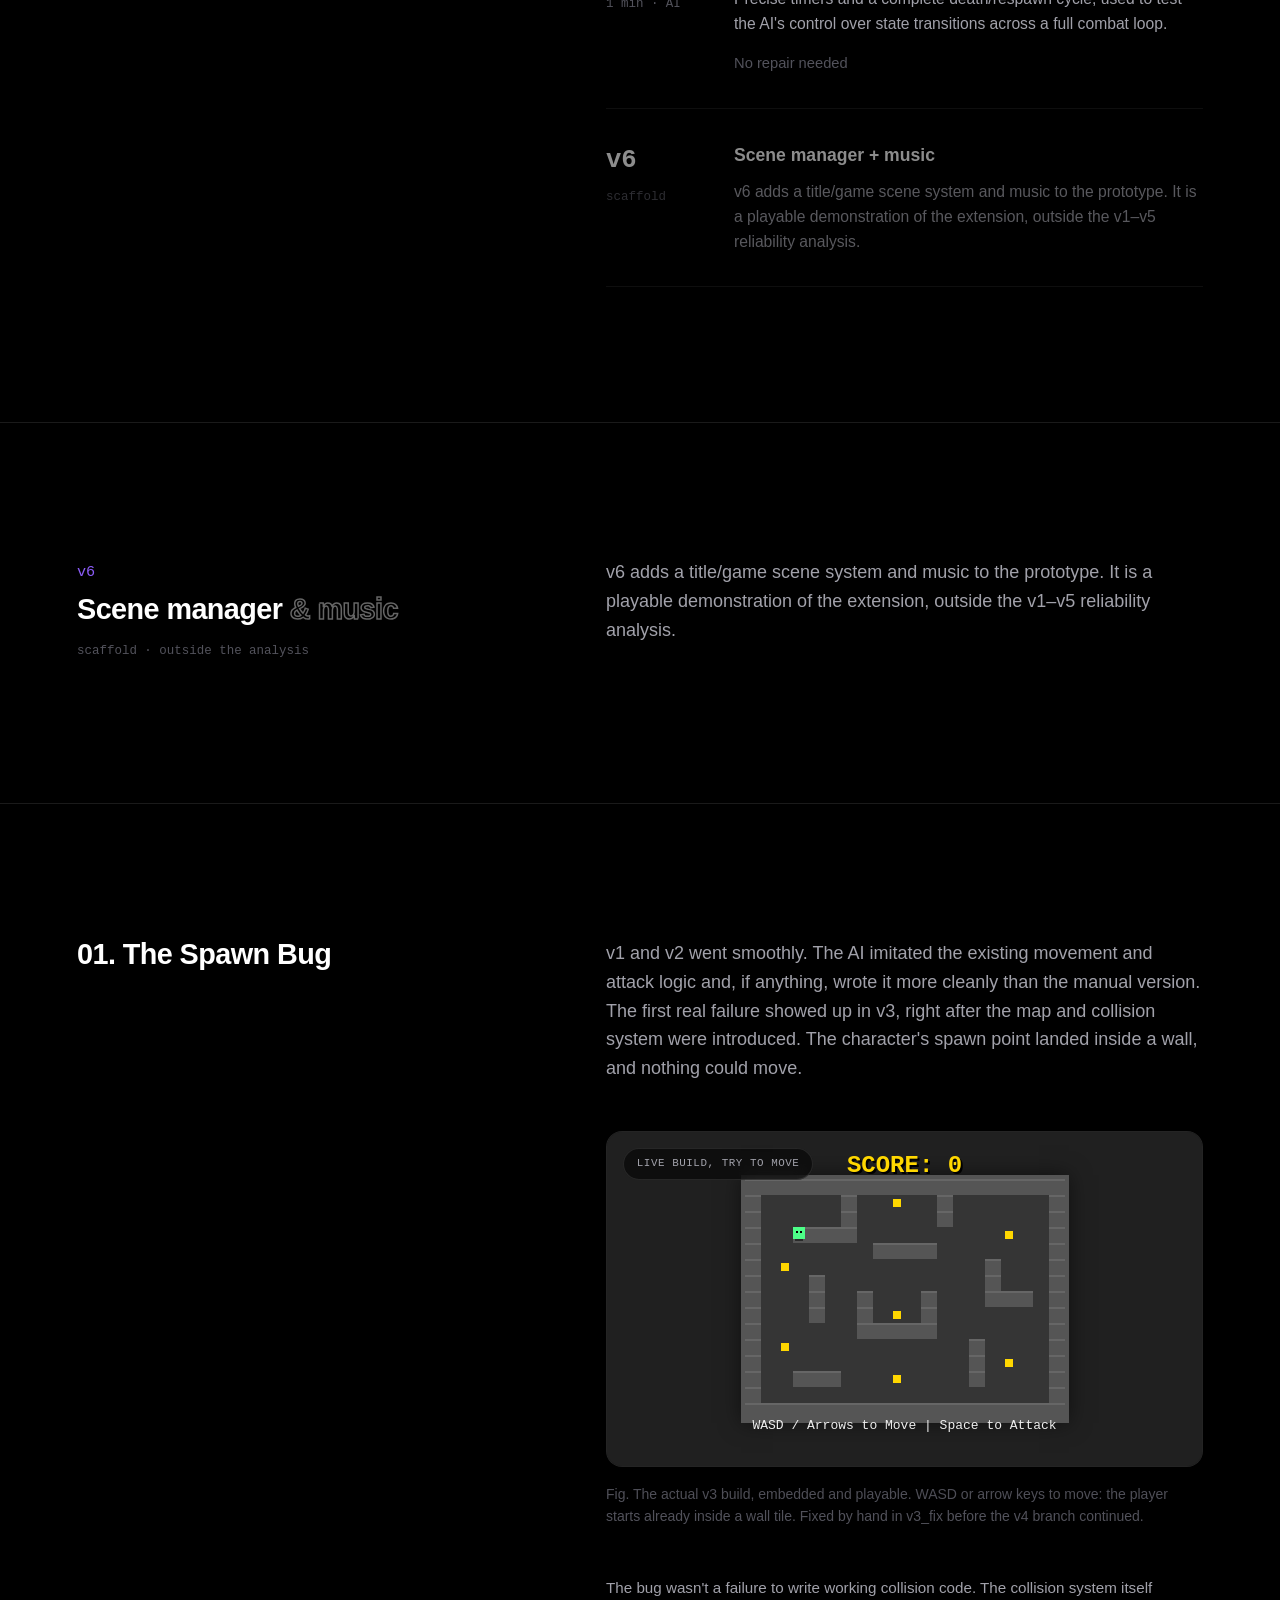
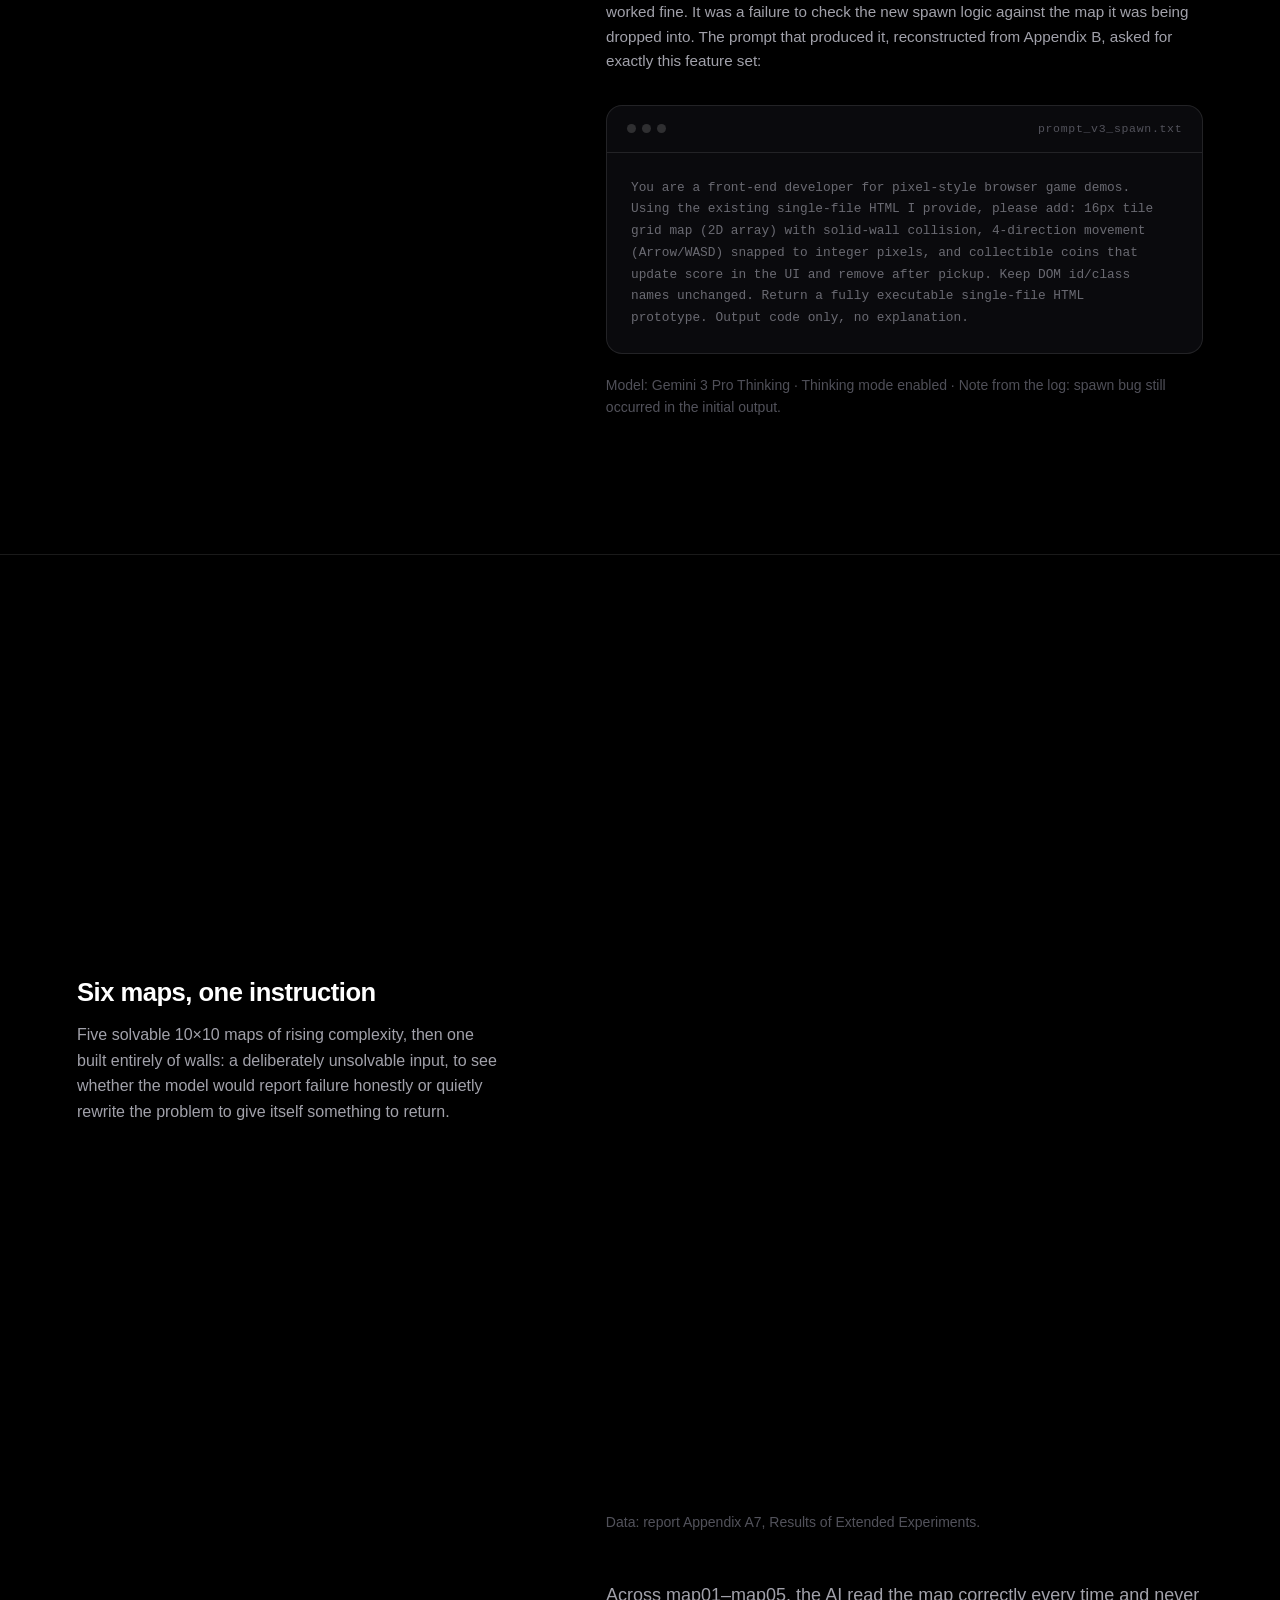
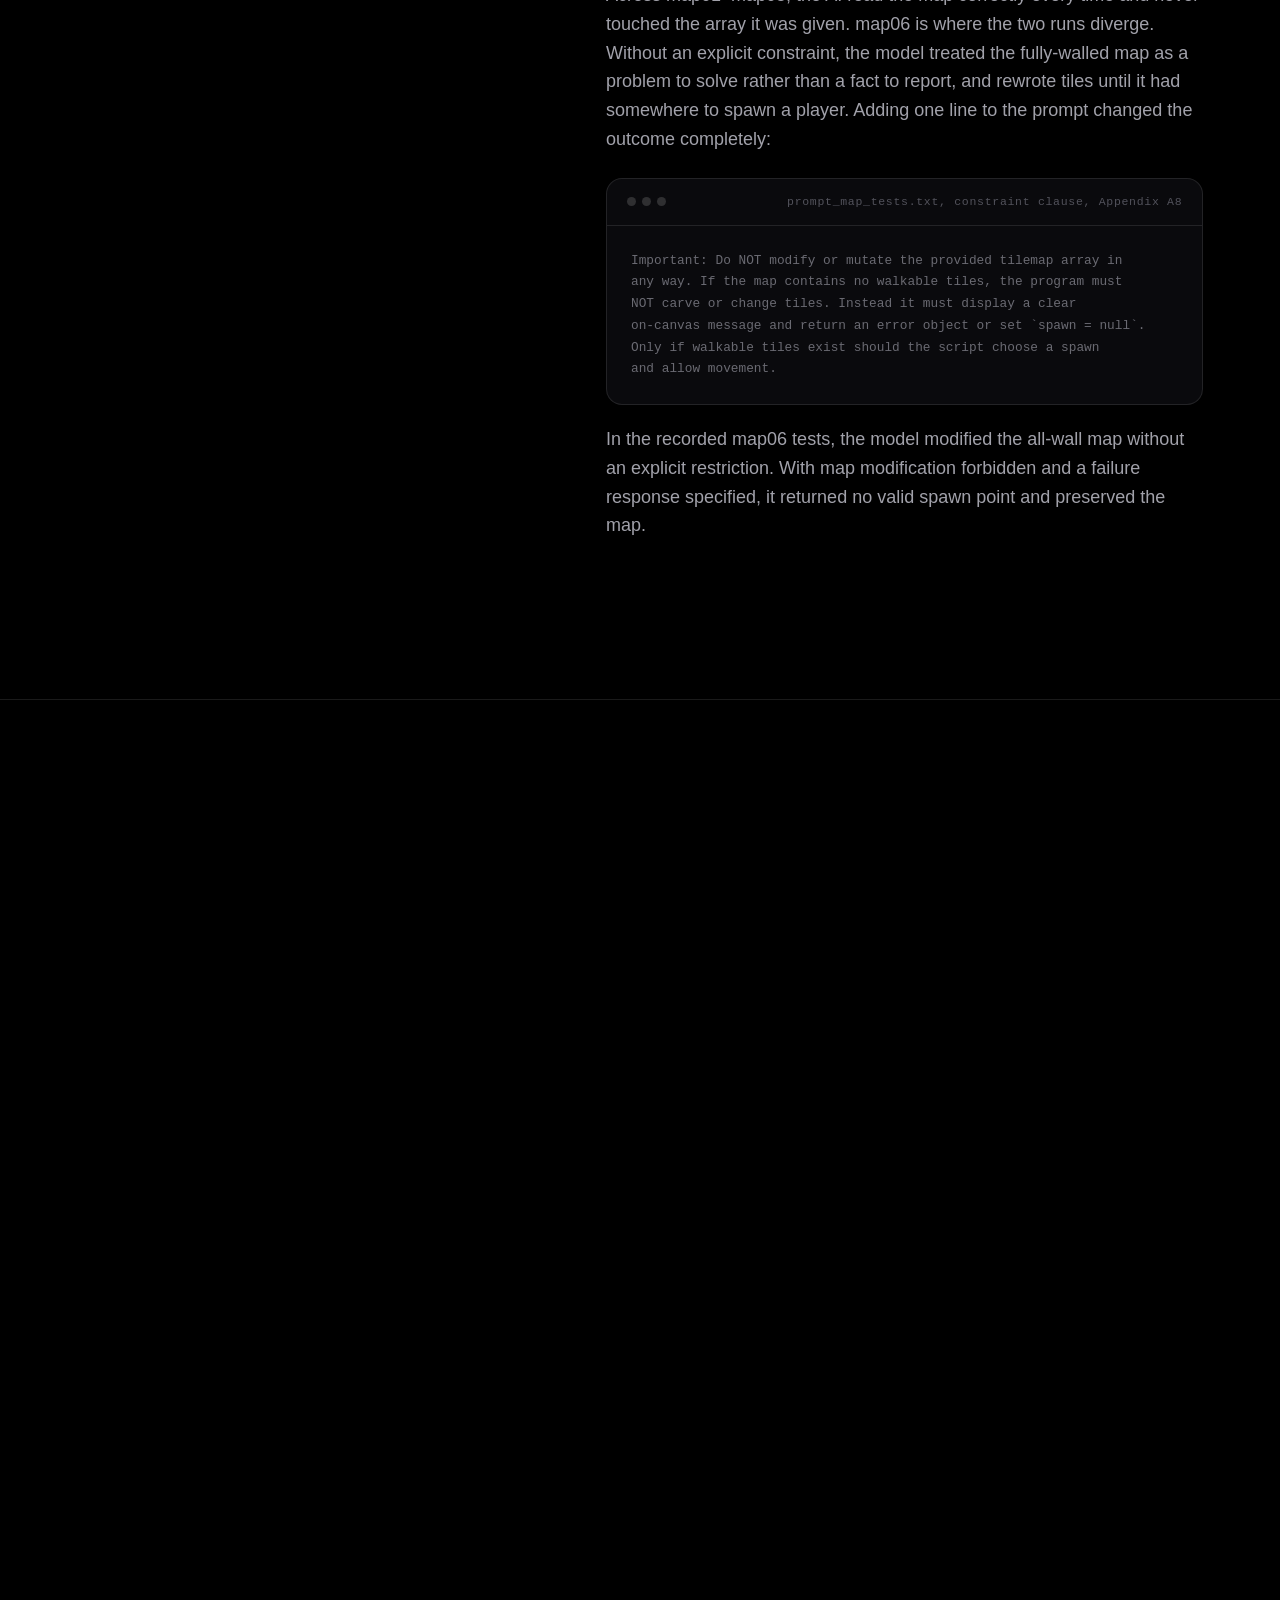
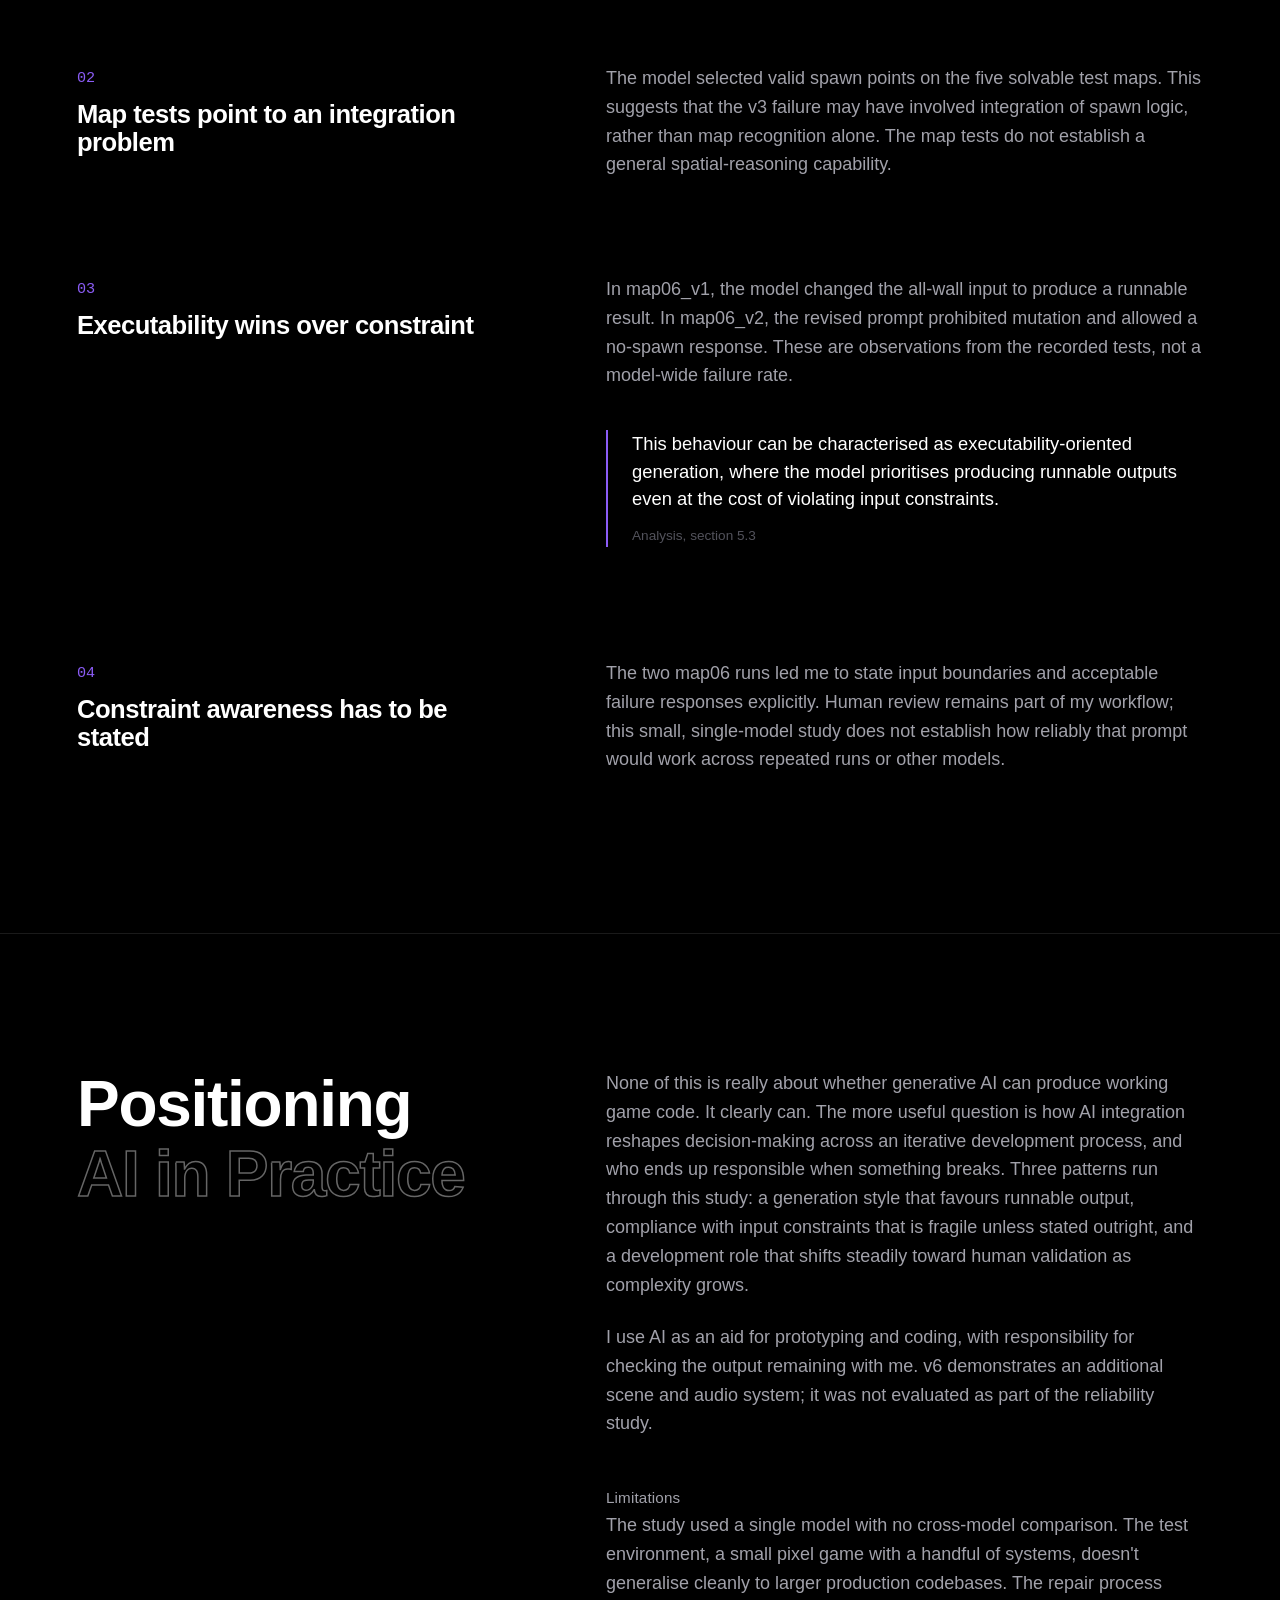
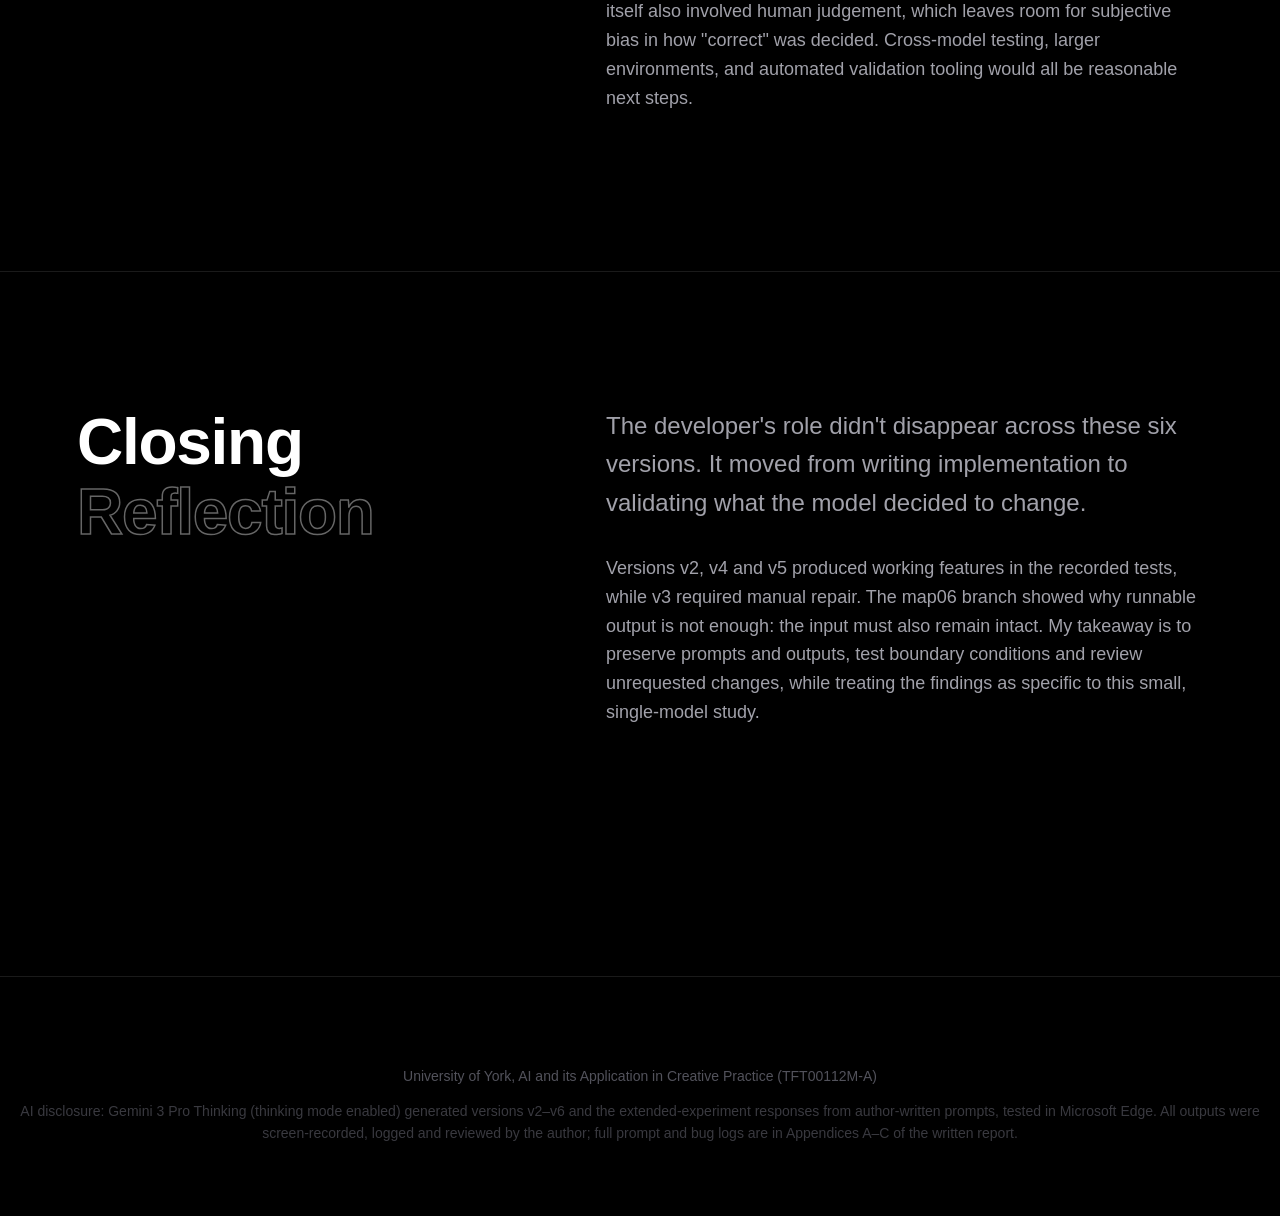
==== commit d938497e: "1" ====
--- a/AICodeGen_Profilo.html
+++ b/AICodeGen_Profilo.html
@@ -1,8 +1,8 @@
 ﻿<!DOCTYPE html>
 <html lang="en">
 <head>
-<link rel="stylesheet" href="assets/fps-cursor.css"/>
-<script defer src="assets/fps-cursor.js"></script>
+<link rel="stylesheet" href="assets/fps-cursor.css?v=diagonal-2"/>
+<script defer src="assets/fps-cursor.js?v=diagonal-2"></script>
     <meta charset="UTF-8">
     <meta name="viewport" content="width=device-width, initial-scale=1.0">
     <title>Evaluating AI-Assisted Game Code Generation | Shuhan Zhang</title>
@@ -2010,7 +2010,7 @@
         </defs>
     </svg>
 
-    <a href="index.html" class="back-home-btn" aria-label="Back to home">
+    <a href="index.html#artifact-ai-codegen" class="back-home-btn" aria-label="Back to home">
         <svg viewBox="0 0 24 24" fill="none" xmlns="http://www.w3.org/2000/svg">
             <path d="M15 18L9 12L15 6" stroke="currentColor" stroke-width="2" stroke-linecap="round" stroke-linejoin="round"/>
         </svg>
--- a/assets/fps-cursor.css
+++ b/assets/fps-cursor.css
@@ -1,17 +1,24 @@
-/* Native cursor images keep the aim point attached to the pointer, including
-   in top-layer project dialogs, without a trailing animation or overlay. */
+/* Inline PNGs preserve the four diagonal SVG strokes and avoid fetching or
+   rasterizing a new SVG on hover/press. Hotspots stay at the same aim point,
+   including in top-layer project dialogs. Source artwork: cursor/*.svg. */
 @media (hover: hover) and (pointer: fine) {
-  :root { --fps-cursor: url('cursor/crosshair.svg') 16 16, crosshair; }
+  :root {
+    --fps-cursor-default: url('[data-uri]') 16 16, default;
+    --fps-cursor-hover: url('[data-uri]') 16 16, default;
+    --fps-cursor-pressed: url('[data-uri]') 16 16, default;
+    --fps-cursor: var(--fps-cursor-default);
+  }
   :where(html, body, body *) { cursor: var(--fps-cursor) !important; }
+  :where(dialog)::backdrop { cursor: inherit !important; }
   :where(a, button, [role="button"], select, summary, .selection-title.is-draggable):hover {
-    --fps-cursor: url('cursor/crosshair-hover.svg') 16 16, crosshair;
+    --fps-cursor: var(--fps-cursor-hover);
   }
   :where(a, button, [role="button"], select, summary, .selection-title.is-draggable):active,
   .selection-title.is-dragging {
-    --fps-cursor: url('cursor/crosshair-pressed.svg') 16 16, crosshair;
+    --fps-cursor: var(--fps-cursor-pressed);
   }
   html.fps-cursor-pressed :where(body, body *) {
-    --fps-cursor: url('cursor/crosshair-pressed.svg') 16 16, crosshair !important;
+    --fps-cursor: var(--fps-cursor-pressed) !important;
   }
   :where(input:not([type="button"]):not([type="submit"]):not([type="reset"]):not([type="checkbox"]):not([type="radio"]):not([type="range"]):not([type="file"]):not([type="color"]), textarea, [contenteditable="true"]) {
     cursor: text !important;
